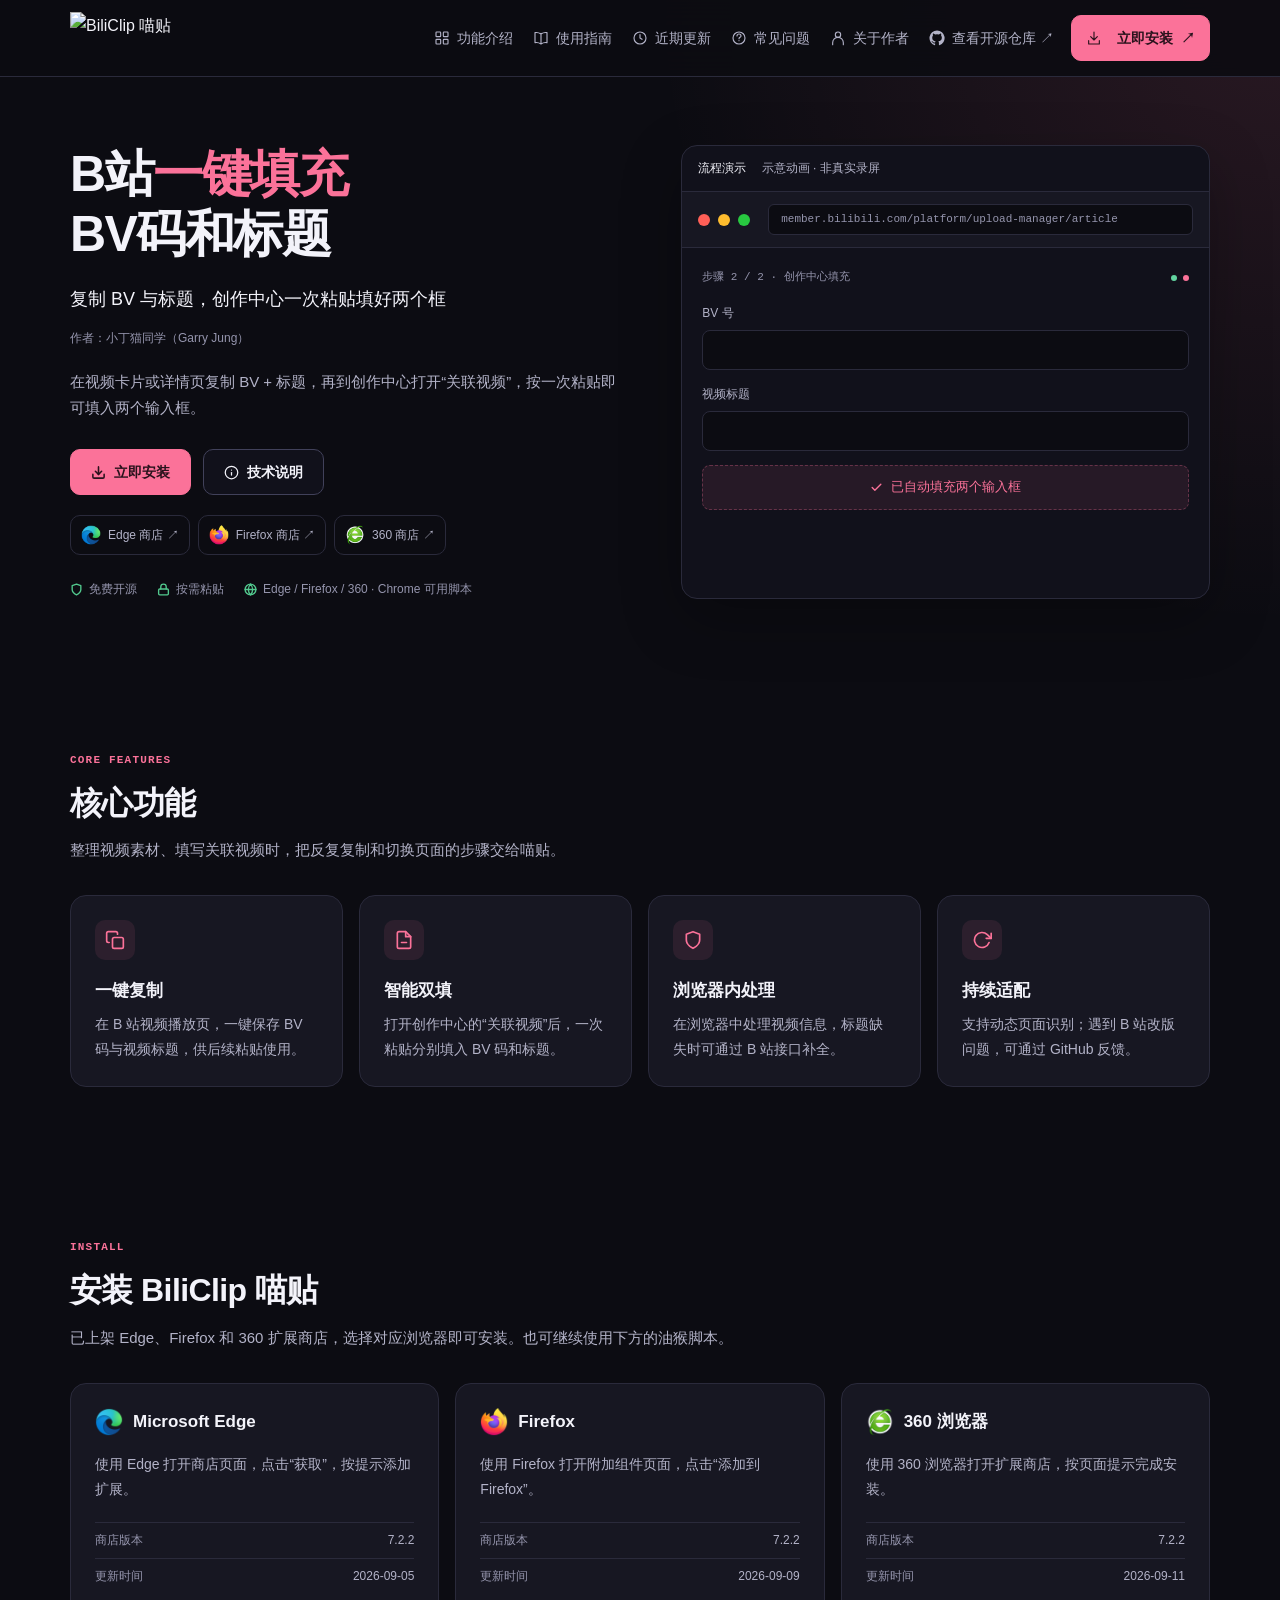
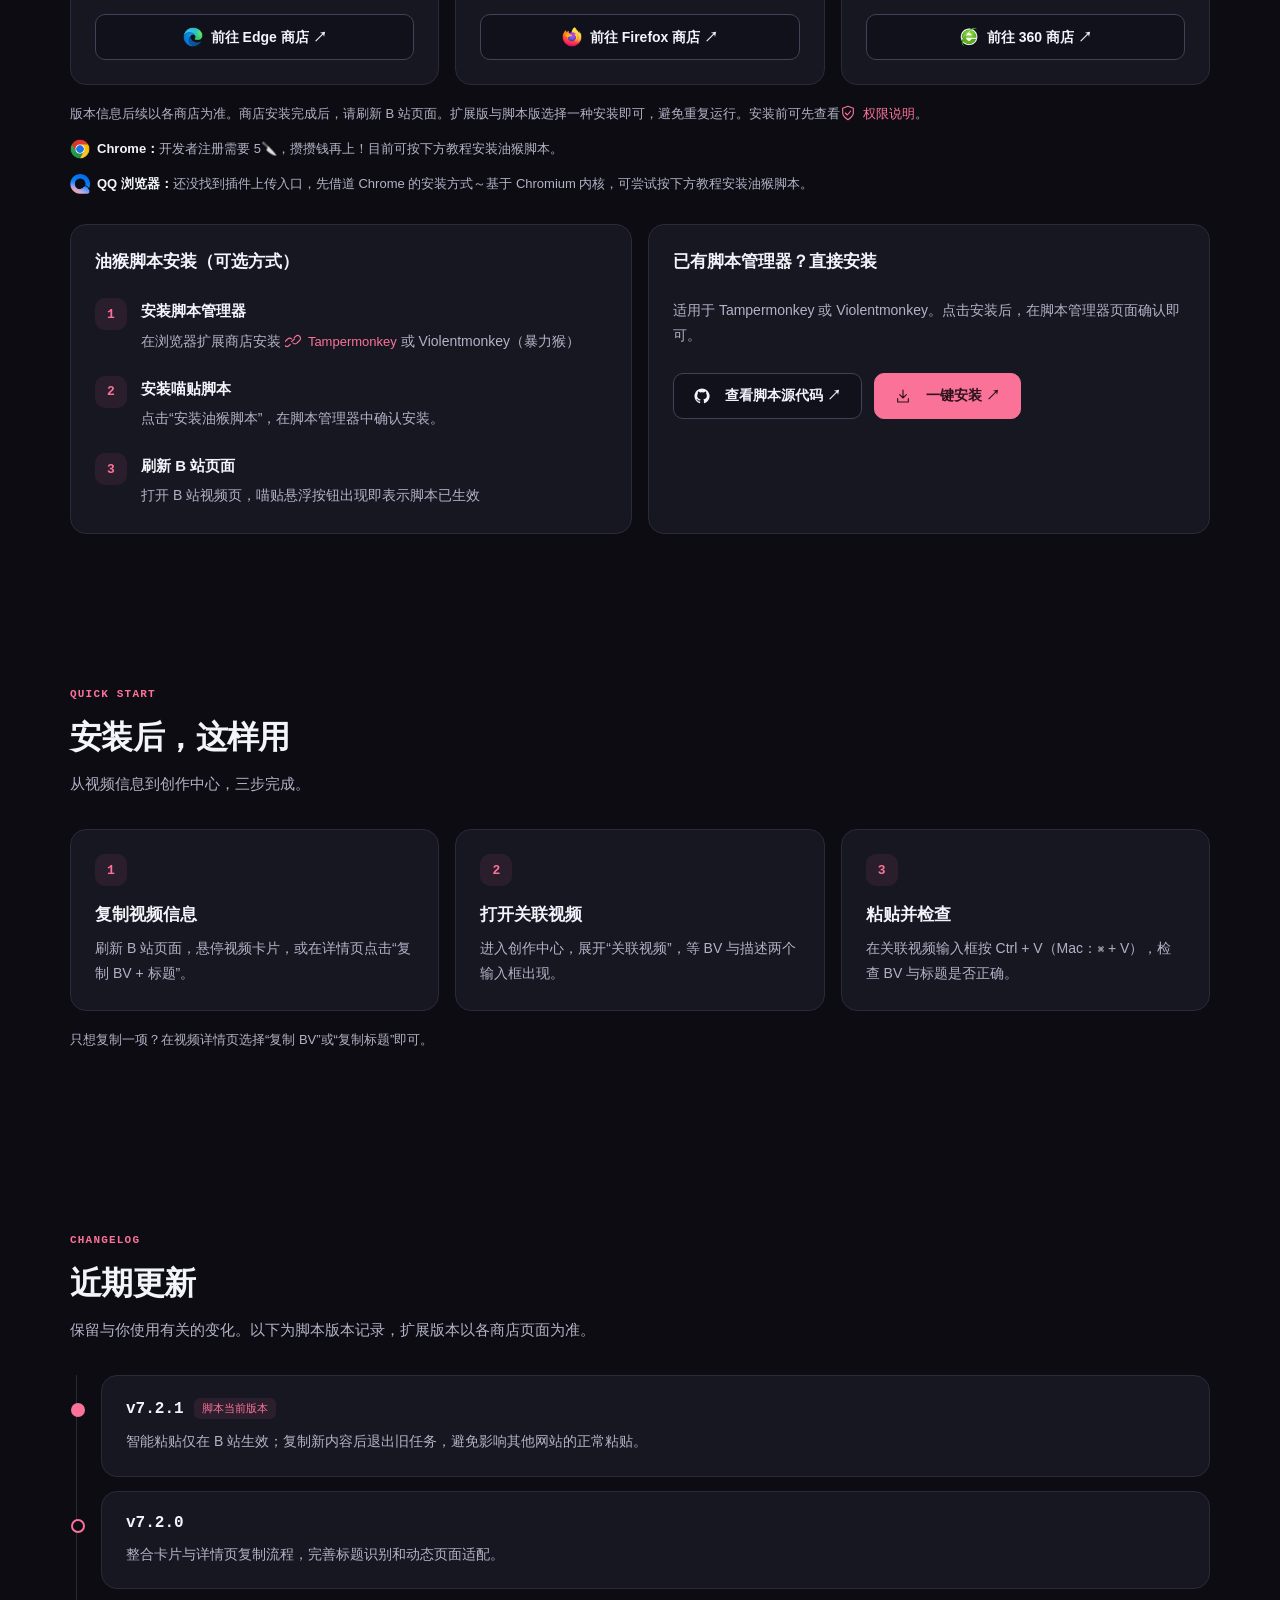
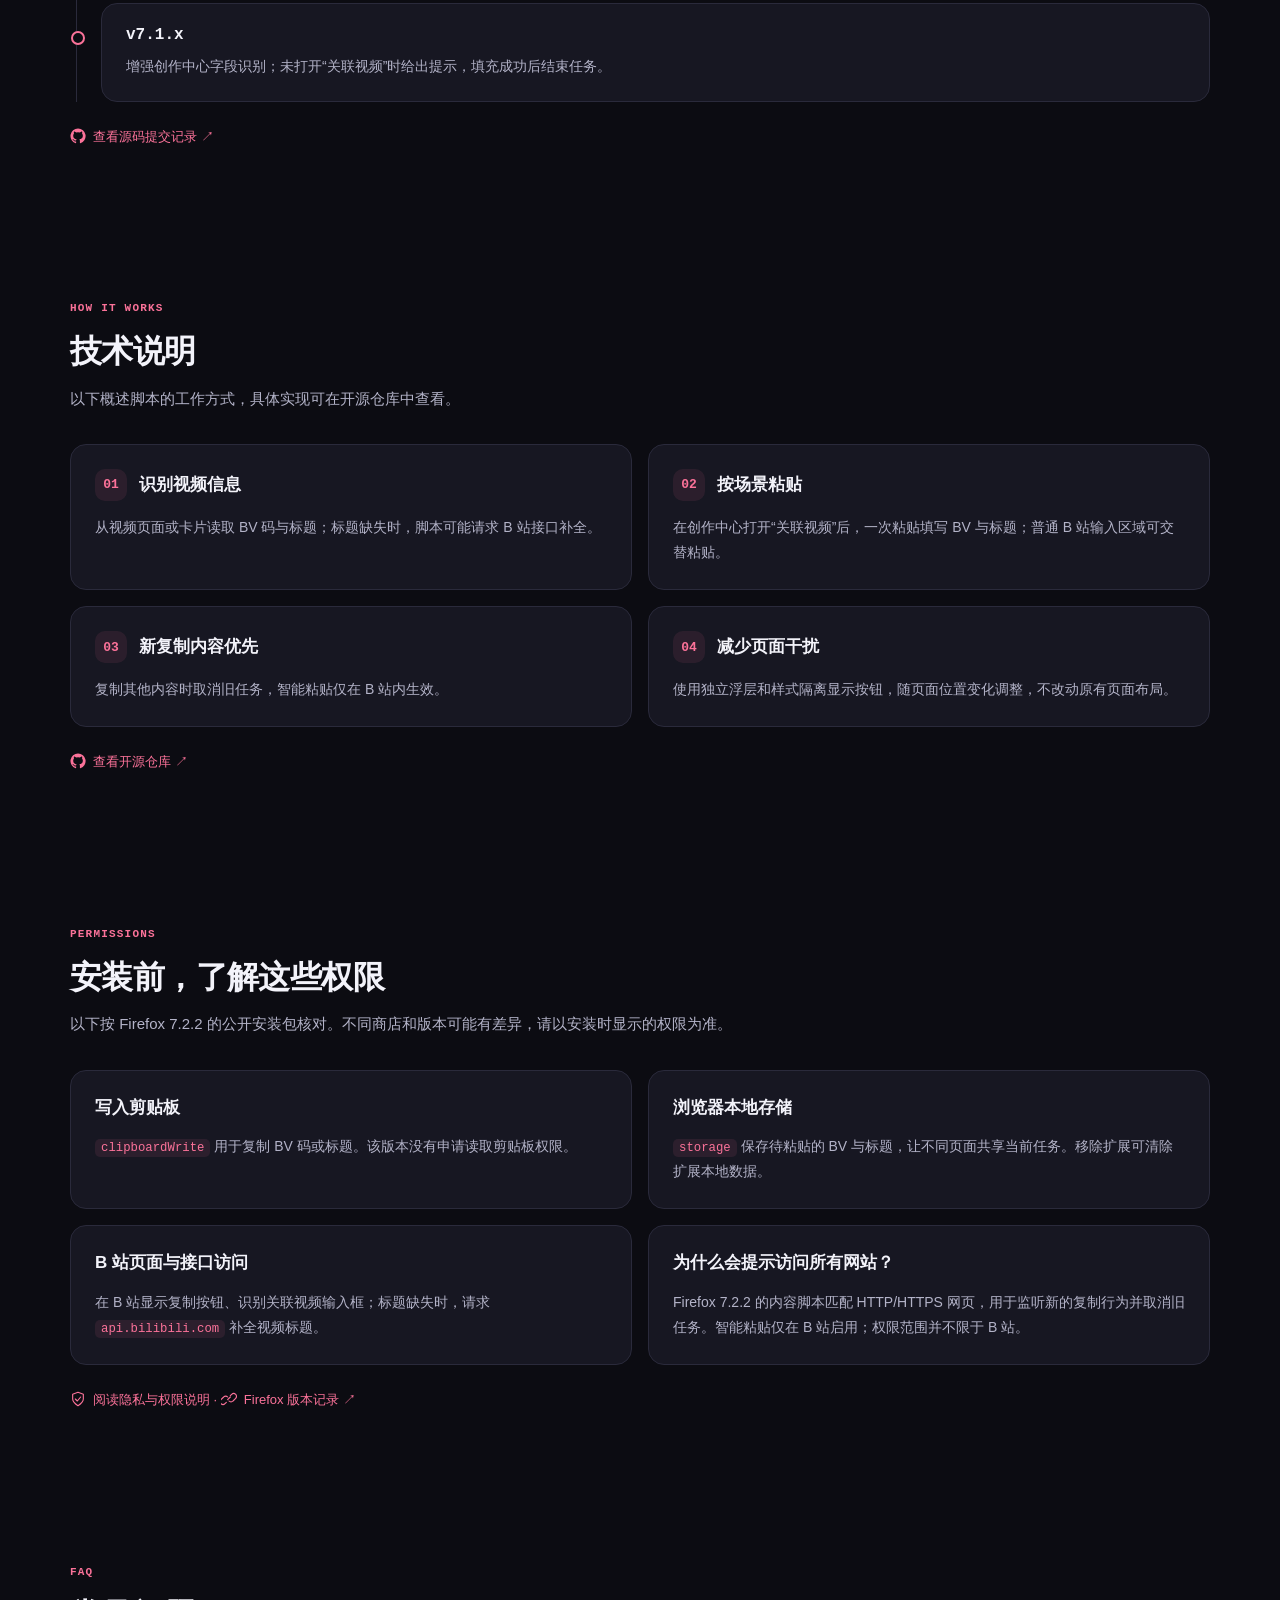
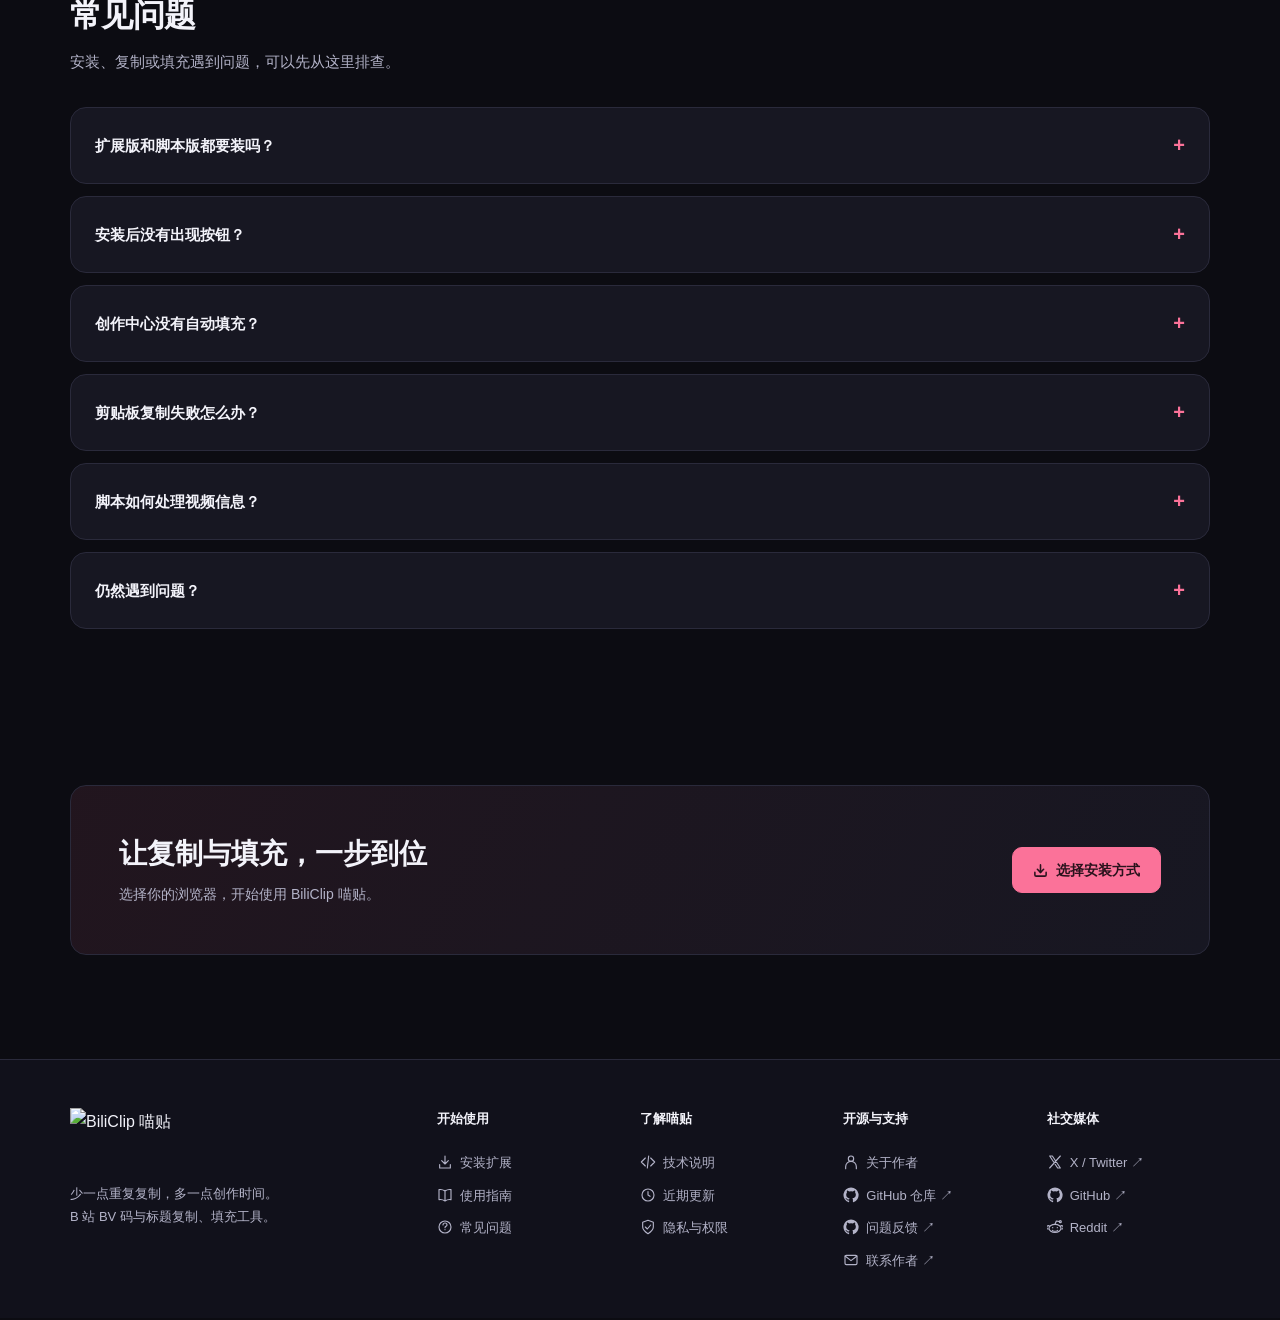
==== index.html @ 74ac953b "Add Open Graph and Twitter share cards with branded preview image" ====
<!DOCTYPE html>
<html lang="zh-CN">
<head>
<meta charset="UTF-8">
<meta name="viewport" content="width=device-width, initial-scale=1.0">
<title>BiliClip 喵贴 — B站一键填充BV码和标题</title>
<link rel="canonical" href="https://bv.lcat.cc/">
<meta name="description" content="复制B站视频BV码和标题，在创作中心按一次粘贴自动填入两个输入框。支持浏览器扩展与油猴脚本。">
<meta property="og:type" content="website">
<meta property="og:site_name" content="BiliClip 喵贴">
<meta property="og:locale" content="zh_CN">
<meta property="og:title" content="BiliClip 喵贴 — B站一键填充BV码和标题">
<meta property="og:description" content="复制B站视频BV码和标题，在创作中心按一次粘贴自动填入两个输入框。支持浏览器扩展与油猴脚本。">
<meta property="og:url" content="https://bv.lcat.cc/">
<meta property="og:image" content="https://bv.lcat.cc/assets/og-biliclip.png">
<meta property="og:image:secure_url" content="https://bv.lcat.cc/assets/og-biliclip.png">
<meta property="og:image:type" content="image/png">
<meta property="og:image:width" content="1200">
<meta property="og:image:height" content="630">
<meta property="og:image:alt" content="BiliClip 喵贴 — B站一键复制、填充 BV 码和标题">
<meta name="twitter:card" content="summary_large_image">
<meta name="twitter:site" content="@TavvCat">
<meta name="twitter:title" content="BiliClip 喵贴 — B站一键填充BV码和标题">
<meta name="twitter:description" content="复制B站视频BV码和标题，在创作中心按一次粘贴自动填入两个输入框。支持浏览器扩展与油猴脚本。">
<meta name="twitter:image" content="https://bv.lcat.cc/assets/og-biliclip.png">
<meta name="twitter:image:alt" content="BiliClip 喵贴 — B站一键复制、填充 BV 码和标题">

<link rel="icon" href="favicon.png">
<style>

/* Shared visual system: homepage and privacy page */
:root { --bg:#0c0c12; --bg-2:#11111b; --card:#171722; --card-2:#1e1e2c; --border:#2a2a3b; --border-2:#41415a; --text:#f3f3fa; --text-2:#b3b3c8; --text-3:#9595ad; --pink:#fb7299; --pink-2:#ff94b2; --pink-dim:rgba(251,114,153,.09); --pink-glow:rgba(251,114,153,.12); --green:#62d4a0; --radius:16px; --radius-sm:10px; --maxw:1140px; --sans:-apple-system,BlinkMacSystemFont,'Segoe UI','PingFang SC','Microsoft YaHei',sans-serif; --mono:'SFMono-Regular',Consolas,monospace; }
* { box-sizing:border-box; margin:0; padding:0; }
html { scroll-behavior:smooth; }
body { font-family:var(--sans); background:var(--bg); color:var(--text); line-height:1.75; -webkit-font-smoothing:antialiased; }
body::before { content:''; position:absolute; top:0; right:0; width:min(680px,100%); height:680px; background:radial-gradient(ellipse at top right,var(--pink-glow),transparent 65%); pointer-events:none; z-index:-1; }
a { color:inherit; text-decoration:none; }
button { font:inherit; color:inherit; cursor:pointer; border:0; background:none; }
img,svg { vertical-align:middle; }
a,button,summary { -webkit-tap-highlight-color:transparent; }
a:focus-visible,button:focus-visible,summary:focus-visible { outline:2px solid var(--pink); outline-offset:5px; }
code { font: .88em var(--mono); color:var(--pink); background:var(--pink-dim); padding:2px 6px; border-radius:5px; overflow-wrap:anywhere; }
.skip-link { position:fixed; top:-100px; left:20px; z-index:200; padding:12px 18px; border-radius:var(--radius-sm); background:var(--card); }
.skip-link:focus { top:12px; }
.nav { position:fixed; inset:0 0 auto; z-index:100; background:rgba(12,12,18,.92); border-bottom:1px solid var(--border); backdrop-filter:blur(18px); -webkit-backdrop-filter:blur(18px); }
.nav-inner { max-width:1188px; margin:auto; padding:0 24px; height:76px; display:flex; align-items:center; justify-content:space-between; gap:24px; }
.nav-brand { display:inline-flex; flex-shrink:0; }
.brand-logo { width:176px; height:auto; display:block; }
.nav-links { display:flex; align-items:center; gap:2px; }
.nav-links a { font-size:13px; font-weight:500; color:var(--text-2); padding:10px 8px; border-radius:var(--radius-sm); white-space:nowrap; transition:background .2s,color .2s; }
.nav-links a:hover { color:var(--text); background:var(--card); }
.btn-p,.btn-s,.nav-links .nav-install { display:inline-flex; align-items:center; justify-content:center; gap:8px; min-height:46px; padding:11px 20px; border-radius:var(--radius-sm); font-size:14px; font-weight:600; line-height:1.5; transition:background .2s,border-color .2s,transform .2s; }
.btn-p,.nav-links .nav-install { color:#29121c; background:var(--pink); border:1px solid var(--pink); }
.btn-p:hover,.nav-links .nav-install:hover { background:var(--pink-2); border-color:var(--pink-2); color:#29121c; transform:translateY(-1px); }
.btn-s { color:var(--text); border:1px solid var(--border-2); background:var(--bg-2); }
.btn-s:hover { background:var(--pink-dim); border-color:var(--pink); }
.nav-links .nav-install { margin-left:12px; }
.nav-toggle { display:none; width:44px; height:44px; border:1px solid var(--border); border-radius:var(--radius-sm); }
.section { padding:72px 24px; scroll-margin-top:100px; }
.section-inner { max-width:var(--maxw); margin:auto; }
.eyebrow { display:inline-flex; font:600 11px var(--mono); letter-spacing:1.2px; color:var(--pink); margin-bottom:16px; }
.h2 { font-size:32px; font-weight:750; letter-spacing:-.6px; line-height:1.35; margin-bottom:12px; }
.lead { font-size:15px; color:var(--text-2); max-width:720px; margin-bottom:32px; }
.hero { padding-top:144px; }
.hero-grid { display:grid; grid-template-columns:1.05fr 1fr; gap:56px; align-items:center; }
.hero h1 { font-size:50px; font-weight:800; line-height:1.2; letter-spacing:-1.5px; margin-bottom:20px; }
.hero h1 .hl { color:var(--pink); }
.hero-sub { font-size:18px; font-weight:500; margin-bottom:12px; }
.hero-author-line { font-size:12px; color:var(--text-3); margin-bottom:20px; }
.hero-desc { font-size:15px; color:var(--text-2); margin-bottom:28px; }
.hero-actions { display:flex; gap:12px; flex-wrap:wrap; margin-bottom:20px; }
.hero-tags { display:flex; gap:12px 20px; flex-wrap:wrap; }
.hero-tag { display:flex; align-items:center; gap:6px; color:var(--text-3); font-size:12px; }
.store-shortcuts { display:flex; gap:8px; flex-wrap:wrap; margin-bottom:24px; }
.store-shortcuts a { display:inline-flex; align-items:center; gap:7px; min-height:40px; padding:8px 10px; border:1px solid var(--border); border-radius:var(--radius-sm); font-size:12px; color:var(--text-2); }
.store-shortcuts a:hover { border-color:var(--pink); color:var(--text); }
.browser-logo { width:20px; height:20px; object-fit:contain; flex-shrink:0; }
.store-card h3 .browser-logo { width:28px; height:28px; }
.feat-grid { display:grid; grid-template-columns:repeat(4,minmax(0,1fr)); gap:16px; }
.store-grid,.usage-grid { display:grid; grid-template-columns:repeat(3,minmax(0,1fr)); gap:16px; }
.install-grid,.tech-grid { display:grid; grid-template-columns:repeat(2,minmax(0,1fr)); gap:16px; }
.feat,.store-card,.steps-card,.tech-card,.usage-grid li,.cl-card,.faq-item { background:var(--card); border:1px solid var(--border); border-radius:var(--radius); }
.feat,.store-card,.steps-card,.tech-card,.usage-grid li { padding:24px; min-width:0; }
.feat h3,.store-card h3,.steps-card h3,.tech-head h3,.usage-grid h3 { font-size:17px; font-weight:650; line-height:1.5; margin-bottom:8px; }
.feat p,.store-card p,.step-item p,.tech-body,.usage-grid p,.script-option>p { font-size:14px; color:var(--text-2); line-height:1.8; }
.feat-ic { width:40px; height:40px; display:flex; align-items:center; justify-content:center; color:var(--pink); background:var(--pink-dim); border-radius:var(--radius-sm); margin-bottom:18px; }
.store-card { display:flex; flex-direction:column; align-items:flex-start; }
.store-card h3 { display:flex; gap:10px; align-items:center; margin-bottom:16px; }
.store-card p { margin-bottom:20px; }
.store-card .btn-s { margin-top:auto; width:100%; }
.store-version { width:100%; margin-bottom:20px; font-size:12px; }
.store-version div { display:flex; justify-content:space-between; gap:12px; padding:7px 0; border-top:1px solid var(--border); }
.store-version dt { flex-shrink:0; color:var(--text-3); }
.store-version dd { margin:0; text-align:right; color:var(--text-2); }
.store-note { margin:18px 0 28px; font-size:13px; color:var(--text-2); }
.store-note a,.resource-links,.faq-answer a { color:var(--pink); }
.resource-links { margin-top:24px; font-size:13px; }
.resource-links a:hover,.store-note a:hover,.faq-answer a:hover { text-decoration:underline; text-underline-offset:4px; }
.steps-card h3 { margin-bottom:24px; }
.step-item { display:flex; gap:14px; margin-bottom:22px; }
.step-item:last-child { margin-bottom:0; }
.step-num,.tech-num { display:inline-flex; align-items:center; justify-content:center; width:32px; height:32px; border-radius:var(--radius-sm); background:var(--pink-dim); color:var(--pink); font:600 13px var(--mono); flex-shrink:0; }
.step-item h4 { font-size:15px; font-weight:600; margin-bottom:4px; }
.script-option>p { margin-bottom:24px; }
.usage-grid { list-style:none; }
.usage-grid h3 { margin-top:16px; }
.tech-head { display:flex; align-items:center; gap:12px; margin-bottom:14px; }
.tech-head h3 { margin-bottom:0; }
.cl-timeline { border-left:1px solid var(--border); margin-left:6px; padding-left:24px; }
.cl-item { position:relative; margin-bottom:14px; }
.cl-item:last-child { margin-bottom:0; }
.cl-item::before { content:''; position:absolute; left:-30px; top:28px; width:10px; height:10px; border-radius:50%; background:var(--bg); border:2px solid var(--pink); }
.cl-item.latest::before { background:var(--pink); }
.cl-card { padding:22px 24px; }
.cl-ver { display:flex; align-items:center; flex-wrap:wrap; gap:10px; color:var(--text); font:600 16px var(--mono); }
.cl-badge { font:500 11px var(--sans); color:var(--pink); background:var(--pink-dim); padding:3px 8px; border-radius:6px; }
.cl-desc { color:var(--text-2); font-size:14px; margin-top:10px; }
.faq-list { max-width:none; }
.faq-item { margin-bottom:12px; overflow:hidden; }
.faq-q { list-style:none; display:flex; align-items:center; justify-content:space-between; gap:20px; padding:20px 24px; font-size:15px; font-weight:600; cursor:pointer; }
.faq-q::-webkit-details-marker { display:none; }
.faq-q::after { content:'+'; color:var(--pink); font-size:20px; flex-shrink:0; }
.faq-item[open] .faq-q::after { content:'−'; }
.faq-q:hover { background:var(--card-2); }
.faq-answer { color:var(--text-2); font-size:14px; padding:0 24px 22px; }
.cta-box { padding:48px; border-radius:var(--radius); border:1px solid var(--border); background:linear-gradient(120deg,var(--pink-dim),var(--card)); display:flex; align-items:center; justify-content:space-between; gap:24px; }
.cta-box h2 { font-size:28px; line-height:1.4; margin-bottom:8px; }
.cta-box p { color:var(--text-2); font-size:14px; }
.cta-box .btn-p { flex-shrink:0; }
.footer { background:var(--bg-2); border-top:1px solid var(--border); margin-top:32px; padding:48px 24px 0; }
.footer-inner { max-width:var(--maxw); margin:auto; display:grid; grid-template-columns:2fr repeat(4,minmax(0,1fr)); gap:40px; padding-bottom:40px; }
.footer-brand p { margin-top:16px; font-size:13px; color:var(--text-2); max-width:250px; }
.footer-group h2 { font-size:13px; font-weight:600; margin-bottom:16px; }
.footer-group a { display:block; color:var(--text-2); font-size:13px; padding:5px 0; }
.footer-group a:hover { color:var(--pink); }

.policy-main { max-width:1140px; margin:auto; padding:140px 24px 64px; }
.policy-title { max-width:760px; margin:auto auto 32px; }
.policy-title h1 { font-size:36px; line-height:1.4; letter-spacing:-.7px; }
.policy-title p { color:var(--text-2); margin-top:12px; font-size:14px; }
.policy-content { max-width:760px; margin:auto; padding:32px; background:var(--card); border:1px solid var(--border); border-radius:var(--radius); }
.policy-content h2 { font-size:19px; margin:30px 0 12px; }
.policy-content p,.policy-content li { font-size:14px; color:var(--text-2); overflow-wrap:anywhere; }
.policy-content p { margin-bottom:12px; }
.policy-content strong { color:var(--text); }
.policy-content ul { padding-left:22px; margin-bottom:16px; }
.policy-content li { margin-bottom:8px; }
.policy-content .update { font-size:12px; color:var(--text-3); margin-bottom:24px; }
.policy-content .highlight { margin-top:24px; padding:20px; border:1px solid var(--border); background:var(--pink-dim); border-radius:var(--radius-sm); color:var(--text-2); font-size:14px; }
.policy-content .contact { margin-top:24px; padding-top:24px; border-top:1px solid var(--border); color:var(--text-2); font-size:13px; }
.policy-content a { color:var(--pink); }
@media(max-width:1100px) { .hero-grid { grid-template-columns:1fr; gap:40px; } .hero h1 { font-size:42px; } .feat-grid { grid-template-columns:repeat(2,minmax(0,1fr)); } .nav-inner { height:68px; } .brand-logo { width:156px; } .nav-toggle { display:inline-flex; align-items:center; justify-content:center; } .nav-links { display:none; } .nav-links.is-open { display:flex; position:absolute; top:68px; left:16px; right:16px; padding:12px; flex-direction:column; align-items:stretch; gap:4px; background:var(--bg-2); border:1px solid var(--border); border-radius:var(--radius); box-shadow:0 16px 40px #0006; max-height:calc(100dvh - 84px); overflow-y:auto; } .nav-links.is-open a { padding:12px 16px; } .nav-links .nav-install { margin:8px 0 0; } .install-grid { grid-template-columns:1fr; } .footer-inner { grid-template-columns:repeat(4,minmax(0,1fr)); gap:32px; } .footer-brand { grid-column:1/-1; } .footer-brand p { max-width:none; } .cta-box { padding:32px; } }
@media(max-width:600px) { .nav-inner { padding:0 20px; } .section { padding:48px 20px; scroll-margin-top:88px; } .hero { padding-top:116px; } .hero h1 { font-size:36px; } .hero-sub { font-size:17px; } .h2 { font-size:27px; } .feat-grid,.store-grid,.usage-grid,.tech-grid { grid-template-columns:1fr; } .hero-tags { gap:10px 14px; } .hero-actions .btn-p,.hero-actions .btn-s { flex:1; } .cta-box { padding:28px 24px; flex-direction:column; align-items:flex-start; } .cta-box h2 { font-size:24px; } .cta-box .btn-p { width:100%; } .footer { padding:36px 20px 0; } .footer-inner { grid-template-columns:repeat(2,minmax(0,1fr)); gap:28px; }  .policy-main { padding:112px 20px 48px; } .policy-title h1 { font-size:28px; } .policy-content { padding:24px 20px; } }
@media(prefers-reduced-motion:reduce) { html { scroll-behavior:auto; } *,*::before,*::after { animation:none!important; transition:none!important; } }
/* ===== 演示窗口 ===== */
.demo {
  background: var(--bg-2); border: 1px solid var(--border);
  border-radius: 16px; overflow: hidden;
  box-shadow: 0 24px 80px rgba(0,0,0,0.5);
  animation: floatY 6s ease-in-out infinite;
}
@keyframes floatY { 0%,100% { transform: translateY(0); } 50% { transform: translateY(-8px); } }
.demo-bar { display: flex; align-items: center; gap: 8px; padding: 12px 16px; background: var(--card); border-bottom: 1px solid var(--border); }
.demo-dot { width: 12px; height: 12px; border-radius: 50%; }
.demo-dot.r { background: #ff5f57; }
.demo-dot.y { background: #febc2e; }
.demo-dot.g { background: #28c840; }
.demo-url {
  flex: 1; margin-left: 10px; background: var(--bg);
  border: 1px solid var(--border); border-radius: 6px;
  padding: 5px 12px; font-family: var(--mono); font-size: 11px;
  color: var(--text-3); overflow: hidden; white-space: nowrap; text-overflow: ellipsis;
}
.demo-stage { padding: 20px; min-height: 350px; position: relative; }
.demo-status { display: flex; align-items: center; justify-content: space-between; margin-bottom: 16px; }
.demo-status-text { font-family: var(--mono); font-size: 11px; color: var(--text-3); }
.demo-dots { display: flex; gap: 6px; }
.demo-dots span { width: 6px; height: 6px; border-radius: 50%; background: var(--border); transition: background 0.3s; }
.demo-dots span.on { background: var(--pink); }
.demo-dots span.ok { background: var(--green); }
.demo-pane { display: none; animation: paneIn 0.4s ease; }
.demo-pane.active { display: block; }
@keyframes paneIn { from { opacity: 0; transform: translateY(8px); } to { opacity: 1; transform: translateY(0); } }

.vid-card { background: var(--card); border: 1px solid var(--border); border-radius: 10px; overflow: hidden; }
.vid-thumb {
  height: 110px; background: linear-gradient(135deg, #2a1a2e 0%, #1a1a2e 50%, #1a2a3a 100%);
  display: flex; align-items: center; justify-content: center; position: relative;
}
.vid-play { width: 42px; height: 42px; background: rgba(251,114,153,0.9); border-radius: 50%; display: flex; align-items: center; justify-content: center; }
.vid-info { padding: 14px; }
.vid-title { font-size: 14px; font-weight: 600; margin-bottom: 10px; line-height: 1.45; }
.vid-row { display: flex; align-items: center; justify-content: space-between; gap: 10px; }
.vid-bv {
  font-family: var(--mono); font-size: 12px; color: var(--pink);
  background: var(--pink-dim); padding: 3px 10px; border-radius: 4px;
  border: 1px solid rgba(251,114,153,0.15);
}
.vid-copy {
  display: inline-flex; align-items: center; gap: 5px;
  padding: 6px 14px; background: var(--pink); color: #fff;
  border-radius: 6px; font-size: 12px; font-weight: 500; transition: background 0.2s;
}
.vid-copy.done { background: var(--green); }

.form-label { font-size: 12px; color: var(--text-2); margin-bottom: 6px; font-weight: 500; }
.form-field {
  background: var(--bg); border: 1px solid var(--border); border-radius: 8px;
  padding: 10px 14px; font-size: 13px; color: var(--text);
  margin-bottom: 14px; min-height: 40px; display: flex; align-items: center;
  transition: border-color 0.3s; overflow: hidden;
}
.form-field.filled { border-color: var(--green); background: rgba(82,201,142,0.04); }
.form-field .bv { font-family: var(--mono); color: var(--pink); }
.paste-bar {
  display: flex; align-items: center; justify-content: center; gap: 8px;
  padding: 10px; background: var(--pink-dim);
  border: 1px dashed rgba(251,114,153,0.3); border-radius: 8px;
  font-size: 13px; color: var(--pink); font-weight: 500; margin-top: 6px;
}
.demo-toast {
  position: absolute; top: 50%; left: 50%;
  transform: translate(-50%,-50%) scale(0.8);
  background: rgba(18,18,28,0.96); border: 1px solid var(--green);
  color: var(--green); padding: 10px 20px; border-radius: 8px;
  font-size: 13px; font-weight: 500; opacity: 0; pointer-events: none;
  transition: all 0.3s; display: flex; align-items: center; gap: 6px; z-index: 10;
}
.demo-toast.show { opacity: 1; transform: translate(-50%,-50%) scale(1); }


.demo { border-radius:var(--radius); animation:none; box-shadow:0 20px 60px #0004; }
.demo-caption { padding:12px 16px; font-size:12px; border-bottom:1px solid var(--border); }
.demo-caption span { margin-left:12px; color:var(--text-2); }
.vid-copy:disabled { cursor:default; opacity:1; }
.script-actions { display:flex; align-items:center; flex-wrap:wrap; gap:12px; }
.browser-aside { margin-top:12px; }
.browser-aside strong { color:var(--text); }
.browser-name { display:inline-flex; align-items:center; gap:7px; vertical-align:middle; }
.qq-logo { display:inline-block; overflow:hidden; }
.qq-logo img { display:block; width:101px; height:20px; max-width:none; }

.link-icon { display:inline-block; width:16px; height:16px; flex-shrink:0; vertical-align:-3px; margin-right:7px; }
.nav-links { flex-wrap:wrap; justify-content:flex-end; }
.nav-inner { height:auto; min-height:76px; padding-top:12px; padding-bottom:12px; }
.author-main { max-width:1188px; margin:auto; padding:152px 24px 72px; }
.author-intro { display:grid; grid-template-columns:180px 1fr; gap:40px; align-items:center; margin-bottom:56px; }
.author-avatar { display:block; width:180px; height:180px; border-radius:50%; object-fit:cover; border:4px solid var(--border); }
.author-intro h1 { font-size:40px; line-height:1.3; margin-bottom:14px; }
.author-intro h1 span { display:block; font-size:16px; font-weight:500; color:var(--text-2); margin-top:8px; }
.author-tagline { font-size:22px; color:var(--pink); margin-bottom:24px; }
.author-socials { display:flex; flex-wrap:wrap; gap:12px; }
.author-works { border-top:1px solid var(--border); padding-top:40px; }
.author-work-grid { display:grid; grid-template-columns:repeat(2,minmax(0,1fr)); gap:20px; }
.author-work { display:flex; flex-direction:column; align-items:flex-start; padding:28px; border:1px solid var(--border); background:var(--card); border-radius:var(--radius); }
.author-work h3 { font-size:22px; margin-bottom:10px; }
.author-work p { color:var(--text-2); font-size:14px; margin-bottom:24px; }
.author-work .btn-s { margin-top:auto; }
@media(max-width:1100px) { .nav-inner { height:68px; min-height:68px; padding-top:0; padding-bottom:0; } .nav-links.is-open { flex-wrap:nowrap; } }
@media(max-width:600px) { .author-main { padding:112px 20px 48px; } .author-intro { grid-template-columns:1fr; gap:24px; } .author-avatar { width:136px; height:136px; } .author-intro h1 { font-size:32px; } .author-tagline { font-size:20px; } .author-work-grid { grid-template-columns:1fr; } }
.nav .brand-logo { width:152px; }
.nav-inner { gap:16px; }
.nav-links { gap:0; }
.nav-links a { font-size:12px; padding:8px 5px; }
.nav-links .nav-install { padding:10px 14px; margin-left:6px; }
@media(max-width:1100px) { .nav-links.is-open a { font-size:14px; padding:12px 16px; } .nav-links .nav-install { margin-left:0; } }
.nav-links a { font-size:14px; padding:10px 12px; }
.nav .brand-logo { width:176px; }
.nav-links { gap:2px; }
.nav-links a { padding:10px 9px; }


.footer-social-column a:focus-visible { outline:2px solid var(--pink); outline-offset:4px; border-radius:4px; }
</style>
</head>
<body id="top">

<!-- ===== 导航 ===== -->
<a class="skip-link" href="#install">跳到安装入口</a>
<nav class="nav" aria-label="主导航">
  <div class="nav-inner">
    <a href="#top" class="nav-brand" aria-label="BiliClip 喵贴首页"><img src="logo-header.png" alt="BiliClip 喵贴" class="brand-logo" width="176" height="52"></a>
    <div class="nav-links" id="navLinks">
<a href="#features"><svg class="link-icon" viewBox="0 0 24 24" fill="none" stroke="currentColor" stroke-width="1.7" aria-hidden="true"><rect x="3" y="3" width="7" height="7" rx="1"/><rect x="14" y="3" width="7" height="7" rx="1"/><rect x="3" y="14" width="7" height="7" rx="1"/><rect x="14" y="14" width="7" height="7" rx="1"/></svg>功能介绍</a>
<a href="#usage"><svg class="link-icon" viewBox="0 0 24 24" fill="none" stroke="currentColor" stroke-width="1.7" stroke-linecap="round" stroke-linejoin="round" aria-hidden="true"><path d="M12 5v16M3 4c4-1 6 0 9 2 3-2 5-3 9-2v15c-4-1-6 0-9 2-3-2-5-3-9-2Z"/></svg>使用指南</a>
<a href="#changelog"><svg class="link-icon" viewBox="0 0 24 24" fill="none" stroke="currentColor" stroke-width="1.7" stroke-linecap="round" stroke-linejoin="round" aria-hidden="true"><circle cx="12" cy="12" r="9"/><path d="M12 7v5l3 2"/></svg>近期更新</a>
<a href="#faq"><svg class="link-icon" viewBox="0 0 24 24" fill="none" stroke="currentColor" stroke-width="1.7" stroke-linecap="round" stroke-linejoin="round" aria-hidden="true"><circle cx="12" cy="12" r="9"/><path d="M9 9a3 3 0 0 1 6 0c0 2-3 2-3 4m0 3h.01"/></svg>常见问题</a>
<a href="/author.html"><svg class="link-icon" viewBox="0 0 24 24" fill="none" stroke="currentColor" stroke-width="1.7" stroke-linecap="round" stroke-linejoin="round" aria-hidden="true"><circle cx="12" cy="7" r="4"/><path d="M4 22v-3a8 8 0 0 1 16 0v3"/></svg>关于作者</a>
<a href="https://github.com/GarryJung/BiliClip" target="_blank" rel="noopener noreferrer"><svg class="link-icon" viewBox="0 0 24 24" fill="none" stroke="currentColor" stroke-width="1.7" stroke-linecap="round" stroke-linejoin="round" aria-hidden="true"><path fill="currentColor" stroke="none" d="M12 .7a11.3 11.3 0 0 0-3.57 22.02c.56.1.77-.24.77-.54v-2.1c-3.14.68-3.8-1.33-3.8-1.33-.51-1.3-1.26-1.65-1.26-1.65-1.03-.7.08-.69.08-.69 1.14.08 1.74 1.17 1.74 1.17 1.01 1.73 2.65 1.23 3.3.94.1-.73.4-1.23.72-1.51-2.51-.29-5.15-1.26-5.15-5.59 0-1.23.44-2.24 1.17-3.03-.12-.29-.51-1.43.11-2.97 0 0 .95-.3 3.11 1.16a10.8 10.8 0 0 1 5.66 0c2.16-1.46 3.1-1.16 3.1-1.16.63 1.54.24 2.68.12 2.97.73.79 1.16 1.8 1.16 3.03 0 4.34-2.64 5.3-5.17 5.58.41.36.77 1.04.77 2.1v3.1c0 .3.2.65.78.54A11.3 11.3 0 0 0 12 .7Z"/></svg>查看开源仓库 ↗</a>
<a href="#install" class="nav-install"><svg class="link-icon" viewBox="0 0 24 24" fill="none" stroke="currentColor" stroke-width="1.7" stroke-linecap="round" stroke-linejoin="round" aria-hidden="true"><path d="M12 3v12m-5-5 5 5 5-5M4 16v5h16v-5"/></svg>立即安装 <span aria-hidden="true">↗</span></a>
</div>
    <button class="nav-toggle" id="navToggle" aria-label="菜单" aria-controls="navLinks" aria-expanded="false"><svg width="20" height="20" viewBox="0 0 24 24" fill="none" stroke="currentColor" stroke-width="1.8" stroke-linecap="round" aria-hidden="true"><path d="M4 6h16M4 12h16M4 18h16"/></svg></button>
  </div>
</nav>

<!-- ===== Hero ===== -->
<section class="section hero">
  <div class="section-inner">
    <div class="hero-grid">
      <div>
        <h1>B站<span class="hl">一键填充</span><br>BV码和标题</h1>
        <p class="hero-sub">复制 BV 与标题，创作中心一次粘贴填好两个框</p>
        <p class="hero-author-line">作者：小丁猫同学（Garry Jung）</p>
        <p class="hero-desc">在视频卡片或详情页复制 BV + 标题，再到创作中心打开“关联视频”，按一次粘贴即可填入两个输入框。</p>
        <div class="hero-actions">
          <a href="#install" class="btn-p">
            <svg width="15" height="15" viewBox="0 0 24 24" fill="none" stroke="currentColor" stroke-width="2.5" stroke-linecap="round" stroke-linejoin="round"><path d="M21 15v4a2 2 0 0 1-2 2H5a2 2 0 0 1-2-2v-4"/><polyline points="7 10 12 15 17 10"/><line x1="12" y1="15" x2="12" y2="3"/></svg>
            立即安装
          </a>
          <a href="#tech" class="btn-s">
            <svg width="15" height="15" viewBox="0 0 24 24" fill="none" stroke="currentColor" stroke-width="2" stroke-linecap="round" stroke-linejoin="round"><circle cx="12" cy="12" r="10"/><line x1="12" y1="16" x2="12" y2="12"/><line x1="12" y1="8" x2="12.01" y2="8"/></svg>
            技术说明
          </a>
        </div>
        <div class="store-shortcuts" aria-label="扩展商店快捷入口">
          <a href="https://microsoftedge.microsoft.com/addons/detail/kiifbllklilololdabaifmhnaaaokjlc" target="_blank" rel="noopener noreferrer"><img class="browser-logo" src="[data-uri]" width="20" height="20" alt="" aria-hidden="true">Edge 商店 ↗</a>
          <a href="https://addons.mozilla.org/zh-CN/firefox/addon/biliclip%E5%96%B5%E8%B4%B4-b%E7%AB%99%E4%B8%80%E9%94%AE%E5%A4%8D%E5%88%B6bv%E7%A0%81%E6%A0%87%E9%A2%98/" target="_blank" rel="noopener noreferrer"><img class="browser-logo" src="[data-uri]" width="20" height="20" alt="" aria-hidden="true">Firefox 商店 ↗</a>
          <a href="https://ext.se.360.cn/#/extension-detail?id=dgigoaikkdcenigcnaeimgnfinocefkd" target="_blank" rel="noopener noreferrer"><img class="browser-logo" src="[data-uri]" width="20" height="20" alt="" aria-hidden="true">360 商店 ↗</a>
        </div>
        <div class="hero-tags">
          <div class="hero-tag">
            <svg width="13" height="13" viewBox="0 0 24 24" fill="none" stroke="#52c98e" stroke-width="2.5" stroke-linecap="round" stroke-linejoin="round"><path d="M12 22s8-4 8-10V5l-8-3-8 3v7c0 6 8 10 8 10z"/></svg>
            免费开源
          </div>
          <div class="hero-tag">
            <svg width="13" height="13" viewBox="0 0 24 24" fill="none" stroke="#52c98e" stroke-width="2.5" stroke-linecap="round" stroke-linejoin="round"><rect x="3" y="11" width="18" height="11" rx="2" ry="2"/><path d="M7 11V7a5 5 0 0 1 10 0v4"/></svg>
            按需粘贴
          </div>
          <div class="hero-tag">
            <svg width="13" height="13" viewBox="0 0 24 24" fill="none" stroke="#52c98e" stroke-width="2.5" stroke-linecap="round" stroke-linejoin="round"><circle cx="12" cy="12" r="10"/><line x1="2" y1="12" x2="22" y2="12"/><path d="M12 2a15.3 15.3 0 0 1 4 10 15.3 15.3 0 0 1-4 10 15.3 15.3 0 0 1-4-10 15.3 15.3 0 0 1 4-10z"/></svg>
            Edge / Firefox / 360 · Chrome 可用脚本
          </div>
        </div>
      </div>

      <!-- 示意动画：非真实操作录屏 -->
      <div class="demo" role="group" aria-label="复制与填充流程动画">
        <p class="demo-caption">流程演示 <span>示意动画 · 非真实录屏</span></p>
        <div class="demo-bar">
          <span class="demo-dot r"></span>
          <span class="demo-dot y"></span>
          <span class="demo-dot g"></span>
          <div class="demo-url" id="demoUrl">bilibili.com/video/BV133411V714</div>
        </div>
        <div class="demo-stage">
          <div class="demo-status">
            <span class="demo-status-text" id="demoStatus">步骤 1 / 2 · 视频页复制</span>
            <div class="demo-dots">
              <span id="dot1" class="on"></span>
              <span id="dot2"></span>
            </div>
          </div>

          <div class="demo-pane active" id="pane1">
            <div class="vid-card">
              <div class="vid-thumb" style="background-image:url('https://aka.doubaocdn.com/s/aXN4kqOu0u');background-size:cover;background-position:center;">
                <div class="vid-play" style="background:rgba(251,114,153,0.85);">
                  <svg width="16" height="16" viewBox="0 0 24 24" fill="#fff"><polygon points="6 4 20 12 6 20 6 4"/></svg>
                </div>
              </div>
              <div class="vid-info">
                <div class="vid-title">学了三年动画，动画做成这样能毕业么？《十点五十九》动画片段。</div>
                <div class="vid-row">
                  <span class="vid-bv">BV133411V714</span>
                  <button class="vid-copy" id="vidCopyBtn" disabled aria-label="动画中的复制按钮，不执行实际复制">
                    <svg width="11" height="11" viewBox="0 0 24 24" fill="none" stroke="currentColor" stroke-width="2.5" stroke-linecap="round" stroke-linejoin="round"><rect x="9" y="9" width="13" height="13" rx="2" ry="2"/><path d="M5 15H4a2 2 0 0 1-2-2V4a2 2 0 0 1 2-2h9a2 2 0 0 1 2 2v1"/></svg>
                    一键复制
                  </button>
                </div>
              </div>
            </div>
          </div>

          <div class="demo-pane" id="pane2">
            <div class="form-label">BV 号</div>
            <div class="form-field" id="fieldBv"><span class="bv" id="bvText"></span></div>
            <div class="form-label">视频标题</div>
            <div class="form-field" id="fieldTitle"><span id="titleText"></span></div>
            <div class="paste-bar">
              <svg width="13" height="13" viewBox="0 0 24 24" fill="none" stroke="currentColor" stroke-width="2.5" stroke-linecap="round" stroke-linejoin="round"><polyline points="20 6 9 17 4 12"/></svg>
              已自动填充两个输入框
            </div>
          </div>

          <div class="demo-toast" id="toast">
            <svg width="13" height="13" viewBox="0 0 24 24" fill="none" stroke="currentColor" stroke-width="2.5" stroke-linecap="round" stroke-linejoin="round"><polyline points="20 6 9 17 4 12"/></svg>
            已复制 BV 码 + 标题
          </div>
        </div>
      </div>
    </div>
  </div>
</section>

<!-- ===== 功能 ===== -->
<section class="section" id="features">
  <div class="section-inner">
    <div class="eyebrow">CORE FEATURES</div>
    <h2 class="h2">核心功能</h2>
    <p class="lead">整理视频素材、填写关联视频时，把反复复制和切换页面的步骤交给喵贴。</p>
    <div class="feat-grid">
      <div class="feat">
        <div class="feat-ic"><svg width="20" height="20" viewBox="0 0 24 24" fill="none" stroke="currentColor" stroke-width="2" stroke-linecap="round" stroke-linejoin="round"><rect x="9" y="9" width="13" height="13" rx="2" ry="2"/><path d="M5 15H4a2 2 0 0 1-2-2V4a2 2 0 0 1 2-2h9a2 2 0 0 1 2 2v1"/></svg></div>
        <h3>一键复制</h3>
        <p>在 B 站视频播放页，一键保存 BV 码与视频标题，供后续粘贴使用。</p>
      </div>
      <div class="feat">
        <div class="feat-ic"><svg width="20" height="20" viewBox="0 0 24 24" fill="none" stroke="currentColor" stroke-width="2" stroke-linecap="round" stroke-linejoin="round"><path d="M14 2H6a2 2 0 0 0-2 2v16a2 2 0 0 0 2 2h12a2 2 0 0 0 2-2V8z"/><polyline points="14 2 14 8 20 8"/><line x1="9" y1="15" x2="15" y2="15"/></svg></div>
        <h3>智能双填</h3>
        <p>打开创作中心的“关联视频”后，一次粘贴分别填入 BV 码和标题。</p>
      </div>
      <div class="feat">
        <div class="feat-ic"><svg width="20" height="20" viewBox="0 0 24 24" fill="none" stroke="currentColor" stroke-width="2" stroke-linecap="round" stroke-linejoin="round"><path d="M12 22s8-4 8-10V5l-8-3-8 3v7c0 6 8 10 8 10z"/></svg></div>
        <h3>浏览器内处理</h3>
        <p>在浏览器中处理视频信息，标题缺失时可通过 B 站接口补全。</p>
      </div>
      <div class="feat">
        <div class="feat-ic"><svg width="20" height="20" viewBox="0 0 24 24" fill="none" stroke="currentColor" stroke-width="2" stroke-linecap="round" stroke-linejoin="round"><polyline points="23 4 23 10 17 10"/><path d="M20.49 15a9 9 0 1 1-2.12-9.36L23 10"/></svg></div>
        <h3>持续适配</h3>
        <p>支持动态页面识别；遇到 B 站改版问题，可通过 GitHub 反馈。</p>
      </div>
    </div>
  </div>
</section>

<!-- ===== 安装 ===== -->
<section class="section" id="install">
  <div class="section-inner">
    <div class="eyebrow">INSTALL</div>
    <h2 class="h2">安装 BiliClip 喵贴</h2>
    <p class="lead">已上架 Edge、Firefox 和 360 扩展商店，选择对应浏览器即可安装。也可继续使用下方的油猴脚本。</p>
    <div class="store-grid" aria-label="从扩展商店安装">
      <div class="store-card">
        <h3><img class="browser-logo" src="[data-uri]" width="20" height="20" alt="" aria-hidden="true">Microsoft Edge</h3>
        <p>使用 Edge 打开商店页面，点击“获取”，按提示添加扩展。</p>
        <dl class="store-version"><div><dt>商店版本</dt><dd>7.2.2</dd></div><div><dt>更新时间</dt><dd>2026-09-05</dd></div></dl>
        <a class="btn-s" href="https://microsoftedge.microsoft.com/addons/detail/kiifbllklilololdabaifmhnaaaokjlc" target="_blank" rel="noopener noreferrer"><img class="browser-logo" src="[data-uri]" width="20" height="20" alt="" aria-hidden="true">前往 Edge 商店 ↗</a>
      </div>
      <div class="store-card">
        <h3><img class="browser-logo" src="[data-uri]" width="20" height="20" alt="" aria-hidden="true">Firefox</h3>
        <p>使用 Firefox 打开附加组件页面，点击“添加到 Firefox”。</p>
        <dl class="store-version"><div><dt>商店版本</dt><dd>7.2.2</dd></div><div><dt>更新时间</dt><dd>2026-09-09</dd></div></dl>
        <a class="btn-s" href="https://addons.mozilla.org/zh-CN/firefox/addon/biliclip%E5%96%B5%E8%B4%B4-b%E7%AB%99%E4%B8%80%E9%94%AE%E5%A4%8D%E5%88%B6bv%E7%A0%81%E6%A0%87%E9%A2%98/" target="_blank" rel="noopener noreferrer"><img class="browser-logo" src="[data-uri]" width="20" height="20" alt="" aria-hidden="true">前往 Firefox 商店 ↗</a>
      </div>
      <div class="store-card">
        <h3><img class="browser-logo" src="[data-uri]" width="20" height="20" alt="" aria-hidden="true">360 浏览器</h3>
        <p>使用 360 浏览器打开扩展商店，按页面提示完成安装。</p>
        <dl class="store-version"><div><dt>商店版本</dt><dd>7.2.2</dd></div><div><dt>更新时间</dt><dd>2026-09-11</dd></div></dl>
        <a class="btn-s" href="https://ext.se.360.cn/#/extension-detail?id=dgigoaikkdcenigcnaeimgnfinocefkd" target="_blank" rel="noopener noreferrer"><img class="browser-logo" src="[data-uri]" width="20" height="20" alt="" aria-hidden="true">前往 360 商店 ↗</a>
      </div>
    </div>
    <div class="store-note">
      <p>版本信息后续以各商店为准。商店安装完成后，请刷新 B 站页面。扩展版与脚本版选择一种安装即可，避免重复运行。安装前可先查看<a href="#permissions"><svg class="link-icon" viewBox="0 0 24 24" fill="none" stroke="currentColor" stroke-width="1.7" stroke-linecap="round" stroke-linejoin="round" aria-hidden="true"><path d="m12 2 8 3v7c0 5-8 10-8 10S4 17 4 12V5Z"/><path d="m8 12 3 3 5-6"/></svg>权限说明</a>。</p>
      <p class="browser-aside"><strong class="browser-name"><img class="browser-logo" src="[data-uri]" width="20" height="20" alt="" aria-hidden="true">Chrome：</strong>开发者注册需要 5🔪，攒攒钱再上！目前可按下方教程安装油猴脚本。</p>
      <p class="browser-aside"><strong class="browser-name"><span class="browser-logo qq-logo" aria-hidden="true"><img src="[data-uri]" alt="" width="101" height="20"></span>QQ 浏览器：</strong>还没找到插件上传入口，先借道 Chrome 的安装方式～基于 Chromium 内核，可尝试按下方教程安装油猴脚本。</p>
    </div>
    <div class="install-grid">
      <div class="steps-card">
        <h3>油猴脚本安装（可选方式）</h3>
        <div class="step-item">
          <div class="step-num">1</div>
          <div><h4>安装脚本管理器</h4><p>在浏览器扩展商店安装 <a href="https://www.tampermonkey.net/" target="_blank" title="前往Tampermonkey官网" rel="noopener noreferrer" class="resource-links"><svg class="link-icon" viewBox="0 0 24 24" fill="none" stroke="currentColor" stroke-width="1.7" stroke-linecap="round" stroke-linejoin="round" aria-hidden="true"><path d="m10 13 4-4m-6 8-2 2a4 4 0 0 1-6-6l4-4a4 4 0 0 1 6 0m4-2 2-2a4 4 0 0 1 6 6l-4 4a4 4 0 0 1-6 0"/></svg>Tampermonkey</a>
 或 Violentmonkey（暴力猴）</p></div>
        </div>
        <div class="step-item">
          <div class="step-num">2</div>
          <div><h4>安装喵贴脚本</h4><p>点击“安装油猴脚本”，在脚本管理器中确认安装。</p></div>
        </div>
        <div class="step-item">
          <div class="step-num">3</div>
          <div><h4>刷新 B 站页面</h4><p>打开 B 站视频页，喵贴悬浮按钮出现即表示脚本已生效</p></div>
        </div>
      </div>

      <div class="steps-card script-option">
        <h3>已有脚本管理器？直接安装</h3>
        <p>适用于 Tampermonkey 或 Violentmonkey。点击安装后，在脚本管理器页面确认即可。</p>
        <div class="script-actions">
          <a href="https://github.com/GarryJung/BiliClip/blob/main/biliclip.user.js" class="btn-s" target="_blank" rel="noopener noreferrer"><svg class="link-icon" viewBox="0 0 24 24" fill="none" stroke="currentColor" stroke-width="1.7" stroke-linecap="round" stroke-linejoin="round" aria-hidden="true"><path fill="currentColor" stroke="none" d="M12 .7a11.3 11.3 0 0 0-3.57 22.02c.56.1.77-.24.77-.54v-2.1c-3.14.68-3.8-1.33-3.8-1.33-.51-1.3-1.26-1.65-1.26-1.65-1.03-.7.08-.69.08-.69 1.14.08 1.74 1.17 1.74 1.17 1.01 1.73 2.65 1.23 3.3.94.1-.73.4-1.23.72-1.51-2.51-.29-5.15-1.26-5.15-5.59 0-1.23.44-2.24 1.17-3.03-.12-.29-.51-1.43.11-2.97 0 0 .95-.3 3.11 1.16a10.8 10.8 0 0 1 5.66 0c2.16-1.46 3.1-1.16 3.1-1.16.63 1.54.24 2.68.12 2.97.73.79 1.16 1.8 1.16 3.03 0 4.34-2.64 5.3-5.17 5.58.41.36.77 1.04.77 2.1v3.1c0 .3.2.65.78.54A11.3 11.3 0 0 0 12 .7Z"/></svg>查看脚本源代码 ↗</a>
          <a href="/biliclip.user.js" class="btn-p" target="_blank" rel="noopener noreferrer"><svg class="link-icon" viewBox="0 0 24 24" fill="none" stroke="currentColor" stroke-width="1.7" stroke-linecap="round" stroke-linejoin="round" aria-hidden="true"><path d="M12 3v12m-5-5 5 5 5-5M4 16v5h16v-5"/></svg>一键安装 ↗</a>
        </div>
      </div>
    </div>
  </div>
</section>

<section class="section" id="usage">
  <div class="section-inner">
    <div class="eyebrow">QUICK START</div>
    <h2 class="h2">安装后，这样用</h2>
    <p class="lead">从视频信息到创作中心，三步完成。</p>
    <ol class="usage-grid">
      <li><span class="step-num">1</span><h3>复制视频信息</h3><p>刷新 B 站页面，悬停视频卡片，或在详情页点击“复制 BV + 标题”。</p></li>
      <li><span class="step-num">2</span><h3>打开关联视频</h3><p>进入创作中心，展开“关联视频”，等 BV 与描述两个输入框出现。</p></li>
      <li><span class="step-num">3</span><h3>粘贴并检查</h3><p>在关联视频输入框按 Ctrl + V（Mac：⌘ + V），检查 BV 与标题是否正确。</p></li>
    </ol>
    <p class="store-note">只想复制一项？在视频详情页选择“复制 BV”或“复制标题”即可。</p>
  </div>
</section>

<!-- ===== 更新日志 ===== -->
<section class="section" id="changelog">
  <div class="section-inner">
    <div class="eyebrow">CHANGELOG</div>
    <h2 class="h2">近期更新</h2>
    <p class="lead">保留与你使用有关的变化。以下为脚本版本记录，扩展版本以各商店页面为准。</p>
    <div class="cl-timeline">
      <div class="cl-item latest"><div class="cl-card">
        <h3 class="cl-ver">v7.2.1 <span class="cl-badge">脚本当前版本</span></h3>
        <p class="cl-desc">智能粘贴仅在 B 站生效；复制新内容后退出旧任务，避免影响其他网站的正常粘贴。</p>
      </div></div>
      <div class="cl-item"><div class="cl-card">
        <h3 class="cl-ver">v7.2.0</h3>
        <p class="cl-desc">整合卡片与详情页复制流程，完善标题识别和动态页面适配。</p>
      </div></div>
      <div class="cl-item"><div class="cl-card">
        <h3 class="cl-ver">v7.1.x</h3>
        <p class="cl-desc">增强创作中心字段识别；未打开“关联视频”时给出提示，填充成功后结束任务。</p>
      </div></div>
    </div>
    <p class="resource-links"><a href="https://github.com/GarryJung/BiliClip/commits/main/" target="_blank" rel="noopener noreferrer"><svg class="link-icon" viewBox="0 0 24 24" fill="none" stroke="currentColor" stroke-width="1.7" stroke-linecap="round" stroke-linejoin="round" aria-hidden="true"><path fill="currentColor" stroke="none" d="M12 .7a11.3 11.3 0 0 0-3.57 22.02c.56.1.77-.24.77-.54v-2.1c-3.14.68-3.8-1.33-3.8-1.33-.51-1.3-1.26-1.65-1.26-1.65-1.03-.7.08-.69.08-.69 1.14.08 1.74 1.17 1.74 1.17 1.01 1.73 2.65 1.23 3.3.94.1-.73.4-1.23.72-1.51-2.51-.29-5.15-1.26-5.15-5.59 0-1.23.44-2.24 1.17-3.03-.12-.29-.51-1.43.11-2.97 0 0 .95-.3 3.11 1.16a10.8 10.8 0 0 1 5.66 0c2.16-1.46 3.1-1.16 3.1-1.16.63 1.54.24 2.68.12 2.97.73.79 1.16 1.8 1.16 3.03 0 4.34-2.64 5.3-5.17 5.58.41.36.77 1.04.77 2.1v3.1c0 .3.2.65.78.54A11.3 11.3 0 0 0 12 .7Z"/></svg>查看源码提交记录 ↗</a></p>
  </div>
</section>

<!-- ===== 技术说明 ===== -->
<section class="section" id="tech">
  <div class="section-inner">
    <div class="eyebrow">HOW IT WORKS</div>
    <h2 class="h2">技术说明</h2>
    <p class="lead">以下概述脚本的工作方式，具体实现可在开源仓库中查看。</p>
    <div class="tech-grid"><div class="tech-card"><div class="tech-head"><span class="tech-num">01</span><h3>识别视频信息</h3></div><p class="tech-body">从视频页面或卡片读取 BV 码与标题；标题缺失时，脚本可能请求 B 站接口补全。</p></div><div class="tech-card"><div class="tech-head"><span class="tech-num">02</span><h3>按场景粘贴</h3></div><p class="tech-body">在创作中心打开“关联视频”后，一次粘贴填写 BV 与标题；普通 B 站输入区域可交替粘贴。</p></div><div class="tech-card"><div class="tech-head"><span class="tech-num">03</span><h3>新复制内容优先</h3></div><p class="tech-body">复制其他内容时取消旧任务，智能粘贴仅在 B 站内生效。</p></div><div class="tech-card"><div class="tech-head"><span class="tech-num">04</span><h3>减少页面干扰</h3></div><p class="tech-body">使用独立浮层和样式隔离显示按钮，随页面位置变化调整，不改动原有页面布局。</p></div>
    </div>
    <p class="resource-links"><a href="https://github.com/GarryJung/BiliClip" target="_blank" rel="noopener noreferrer"><svg class="link-icon" viewBox="0 0 24 24" fill="none" stroke="currentColor" stroke-width="1.7" stroke-linecap="round" stroke-linejoin="round" aria-hidden="true"><path fill="currentColor" stroke="none" d="M12 .7a11.3 11.3 0 0 0-3.57 22.02c.56.1.77-.24.77-.54v-2.1c-3.14.68-3.8-1.33-3.8-1.33-.51-1.3-1.26-1.65-1.26-1.65-1.03-.7.08-.69.08-.69 1.14.08 1.74 1.17 1.74 1.17 1.01 1.73 2.65 1.23 3.3.94.1-.73.4-1.23.72-1.51-2.51-.29-5.15-1.26-5.15-5.59 0-1.23.44-2.24 1.17-3.03-.12-.29-.51-1.43.11-2.97 0 0 .95-.3 3.11 1.16a10.8 10.8 0 0 1 5.66 0c2.16-1.46 3.1-1.16 3.1-1.16.63 1.54.24 2.68.12 2.97.73.79 1.16 1.8 1.16 3.03 0 4.34-2.64 5.3-5.17 5.58.41.36.77 1.04.77 2.1v3.1c0 .3.2.65.78.54A11.3 11.3 0 0 0 12 .7Z"/></svg>查看开源仓库 ↗</a></p>
  </div>
</section>

<!-- ===== FAQ ===== -->
<section class="section" id="permissions">
  <div class="section-inner">
    <div class="eyebrow">PERMISSIONS</div>
    <h2 class="h2">安装前，了解这些权限</h2>
    <p class="lead">以下按 Firefox 7.2.2 的公开安装包核对。不同商店和版本可能有差异，请以安装时显示的权限为准。</p>
    <div class="tech-grid">
      <div class="tech-card"><div class="tech-head"><h3>写入剪贴板</h3></div><p class="tech-body"><code>clipboardWrite</code> 用于复制 BV 码或标题。该版本没有申请读取剪贴板权限。</p></div>
      <div class="tech-card"><div class="tech-head"><h3>浏览器本地存储</h3></div><p class="tech-body"><code>storage</code> 保存待粘贴的 BV 与标题，让不同页面共享当前任务。移除扩展可清除扩展本地数据。</p></div>
      <div class="tech-card"><div class="tech-head"><h3>B 站页面与接口访问</h3></div><p class="tech-body">在 B 站显示复制按钮、识别关联视频输入框；标题缺失时，请求 <code>api.bilibili.com</code> 补全视频标题。</p></div>
      <div class="tech-card"><div class="tech-head"><h3>为什么会提示访问所有网站？</h3></div><p class="tech-body">Firefox 7.2.2 的内容脚本匹配 HTTP/HTTPS 网页，用于监听新的复制行为并取消旧任务。智能粘贴仅在 B 站启用；权限范围并不限于 B 站。</p></div>
    </div>
    <p class="resource-links"><a href="/privacy.html"><svg class="link-icon" viewBox="0 0 24 24" fill="none" stroke="currentColor" stroke-width="1.7" stroke-linecap="round" stroke-linejoin="round" aria-hidden="true"><path d="m12 2 8 3v7c0 5-8 10-8 10S4 17 4 12V5Z"/><path d="m8 12 3 3 5-6"/></svg>阅读隐私与权限说明</a> · <a href="https://addons.mozilla.org/zh-CN/firefox/addon/biliclip%E5%96%B5%E8%B4%B4-b%E7%AB%99%E4%B8%80%E9%94%AE%E5%A4%8D%E5%88%B6bv%E7%A0%81%E6%A0%87%E9%A2%98/versions/" target="_blank" rel="noopener noreferrer"><svg class="link-icon" viewBox="0 0 24 24" fill="none" stroke="currentColor" stroke-width="1.7" stroke-linecap="round" stroke-linejoin="round" aria-hidden="true"><path d="m10 13 4-4m-6 8-2 2a4 4 0 0 1-6-6l4-4a4 4 0 0 1 6 0m4-2 2-2a4 4 0 0 1 6 6l-4 4a4 4 0 0 1-6 0"/></svg>Firefox 版本记录 ↗</a></p>
  </div>
</section>

<section class="section" id="faq">
  <div class="section-inner">
    <div class="eyebrow">FAQ</div><h2 class="h2">常见问题</h2>
    <p class="lead">安装、复制或填充遇到问题，可以先从这里排查。</p>
    <div class="faq-list"><details class="faq-item"><summary class="faq-q">扩展版和脚本版都要装吗？</summary><div class="faq-answer"><p>选择一种即可。Edge、Firefox、360 用户可直接从上方商店安装扩展；使用脚本版时才需要脚本管理器。避免同时启用两种版本。</p></div></details><details class="faq-item"><summary class="faq-q">安装后没有出现按钮？</summary><div class="faq-answer"><p>先刷新 B 站页面。扩展版请确认已启用，并允许访问 B 站；脚本版请检查脚本管理器与脚本是否都已启用。仍有问题可暂时关闭其他相关扩展或脚本后重试。</p></div></details><details class="faq-item"><summary class="faq-q">创作中心没有自动填充？</summary><div class="faq-answer"><p>先点击“复制 BV + 标题”，再打开创作中心的“关联视频”，等两个输入框出现后粘贴。如果中途复制过其他内容，请重新复制视频信息。</p></div></details><details class="faq-item"><summary class="faq-q">剪贴板复制失败怎么办？</summary><div class="faq-answer"><p>使用 HTTPS 页面，检查浏览器、扩展或脚本管理器的剪贴板权限，再在普通窗口中重试。</p></div></details><details class="faq-item"><summary class="faq-q">脚本如何处理视频信息？</summary><div class="faq-answer"><p>脚本在浏览器中处理 BV 与标题，并保存待粘贴信息以便跨页面使用。标题缺失时可能向 B 站接口查询；具体权限与实现可查看商店说明及开源代码。</p></div></details><details class="faq-item"><summary class="faq-q">仍然遇到问题？</summary><div class="faq-answer"><p>请通过 <a href="https://github.com/GarryJung/BiliClip/issues/new" target="_blank" rel="noopener noreferrer"><svg class="link-icon" viewBox="0 0 24 24" fill="none" stroke="currentColor" stroke-width="1.7" stroke-linecap="round" stroke-linejoin="round" aria-hidden="true"><path fill="currentColor" stroke="none" d="M12 .7a11.3 11.3 0 0 0-3.57 22.02c.56.1.77-.24.77-.54v-2.1c-3.14.68-3.8-1.33-3.8-1.33-.51-1.3-1.26-1.65-1.26-1.65-1.03-.7.08-.69.08-.69 1.14.08 1.74 1.17 1.74 1.17 1.01 1.73 2.65 1.23 3.3.94.1-.73.4-1.23.72-1.51-2.51-.29-5.15-1.26-5.15-5.59 0-1.23.44-2.24 1.17-3.03-.12-.29-.51-1.43.11-2.97 0 0 .95-.3 3.11 1.16a10.8 10.8 0 0 1 5.66 0c2.16-1.46 3.1-1.16 3.1-1.16.63 1.54.24 2.68.12 2.97.73.79 1.16 1.8 1.16 3.03 0 4.34-2.64 5.3-5.17 5.58.41.36.77 1.04.77 2.1v3.1c0 .3.2.65.78.54A11.3 11.3 0 0 0 12 .7Z"/></svg>GitHub 提交反馈 ↗</a>，注明浏览器版本、扩展或脚本版本、页面链接和复现步骤。</p></div></details>
    </div>
  </div>
</section>

<!-- ===== CTA ===== -->
<section class="section">
  <div class="section-inner">
    <div class="cta-box">
      <div><h2>让复制与填充，一步到位</h2>
      <p>选择你的浏览器，开始使用 BiliClip 喵贴。</p></div>
      <a href="#install" class="btn-p">
        <svg width="15" height="15" viewBox="0 0 24 24" fill="none" stroke="currentColor" stroke-width="2.5" stroke-linecap="round" stroke-linejoin="round"><path d="M21 15v4a2 2 0 0 1-2 2H5a2 2 0 0 1-2-2v-4"/><polyline points="7 10 12 15 17 10"/><line x1="12" y1="15" x2="12" y2="3"/></svg>
        选择安装方式
      </a>
    </div>
  </div>
</section>

<!-- ===== 页脚 ===== -->
<footer class="footer">
  <div class="footer-inner">
    <div class="footer-brand"><a href="#top" aria-label="BiliClip 喵贴首页"><img src="logo-footer.png" alt="BiliClip 喵贴" class="brand-logo" width="180" height="60" loading="lazy"></a><p>少一点重复复制，多一点创作时间。<br>B 站 BV 码与标题复制、填充工具。</p></div>
    <div class="footer-group"><h2>开始使用</h2><a href="#install"><svg class="link-icon" viewBox="0 0 24 24" fill="none" stroke="currentColor" stroke-width="1.7" stroke-linecap="round" stroke-linejoin="round" aria-hidden="true"><path d="M12 3v12m-5-5 5 5 5-5M4 16v5h16v-5"/></svg>安装扩展</a><a href="#usage"><svg class="link-icon" viewBox="0 0 24 24" fill="none" stroke="currentColor" stroke-width="1.7" stroke-linecap="round" stroke-linejoin="round" aria-hidden="true"><path d="M12 5v16M3 4c4-1 6 0 9 2 3-2 5-3 9-2v15c-4-1-6 0-9 2-3-2-5-3-9-2Z"/></svg>使用指南</a><a href="#faq"><svg class="link-icon" viewBox="0 0 24 24" fill="none" stroke="currentColor" stroke-width="1.7" stroke-linecap="round" stroke-linejoin="round" aria-hidden="true"><circle cx="12" cy="12" r="9"/><path d="M9 9a3 3 0 0 1 6 0c0 2-3 2-3 4m0 3h.01"/></svg>常见问题</a></div>
    <div class="footer-group"><h2>了解喵贴</h2><a href="#tech"><svg class="link-icon" viewBox="0 0 24 24" fill="none" stroke="currentColor" stroke-width="1.7" stroke-linecap="round" stroke-linejoin="round" aria-hidden="true"><path d="m8 6-6 6 6 6m8-12 6 6-6 6m-3-15-2 18"/></svg>技术说明</a><a href="#changelog"><svg class="link-icon" viewBox="0 0 24 24" fill="none" stroke="currentColor" stroke-width="1.7" stroke-linecap="round" stroke-linejoin="round" aria-hidden="true"><circle cx="12" cy="12" r="9"/><path d="M12 7v5l3 2"/></svg>近期更新</a><a href="/privacy.html"><svg class="link-icon" viewBox="0 0 24 24" fill="none" stroke="currentColor" stroke-width="1.7" stroke-linecap="round" stroke-linejoin="round" aria-hidden="true"><path d="m12 2 8 3v7c0 5-8 10-8 10S4 17 4 12V5Z"/><path d="m8 12 3 3 5-6"/></svg>隐私与权限</a></div>
    <div class="footer-group"><h2>开源与支持</h2><a href="/author.html"><svg class="link-icon" viewBox="0 0 24 24" fill="none" stroke="currentColor" stroke-width="1.7" stroke-linecap="round" stroke-linejoin="round" aria-hidden="true"><circle cx="12" cy="7" r="4"/><path d="M4 22v-3a8 8 0 0 1 16 0v3"/></svg>关于作者</a><a href="https://github.com/GarryJung/BiliClip" target="_blank" rel="noopener noreferrer"><svg class="link-icon" viewBox="0 0 24 24" fill="none" stroke="currentColor" stroke-width="1.7" stroke-linecap="round" stroke-linejoin="round" aria-hidden="true"><path fill="currentColor" stroke="none" d="M12 .7a11.3 11.3 0 0 0-3.57 22.02c.56.1.77-.24.77-.54v-2.1c-3.14.68-3.8-1.33-3.8-1.33-.51-1.3-1.26-1.65-1.26-1.65-1.03-.7.08-.69.08-.69 1.14.08 1.74 1.17 1.74 1.17 1.01 1.73 2.65 1.23 3.3.94.1-.73.4-1.23.72-1.51-2.51-.29-5.15-1.26-5.15-5.59 0-1.23.44-2.24 1.17-3.03-.12-.29-.51-1.43.11-2.97 0 0 .95-.3 3.11 1.16a10.8 10.8 0 0 1 5.66 0c2.16-1.46 3.1-1.16 3.1-1.16.63 1.54.24 2.68.12 2.97.73.79 1.16 1.8 1.16 3.03 0 4.34-2.64 5.3-5.17 5.58.41.36.77 1.04.77 2.1v3.1c0 .3.2.65.78.54A11.3 11.3 0 0 0 12 .7Z"/></svg>GitHub 仓库 ↗</a><a href="https://github.com/GarryJung/BiliClip/issues" target="_blank" rel="noopener noreferrer"><svg class="link-icon" viewBox="0 0 24 24" fill="none" stroke="currentColor" stroke-width="1.7" stroke-linecap="round" stroke-linejoin="round" aria-hidden="true"><path fill="currentColor" stroke="none" d="M12 .7a11.3 11.3 0 0 0-3.57 22.02c.56.1.77-.24.77-.54v-2.1c-3.14.68-3.8-1.33-3.8-1.33-.51-1.3-1.26-1.65-1.26-1.65-1.03-.7.08-.69.08-.69 1.14.08 1.74 1.17 1.74 1.17 1.01 1.73 2.65 1.23 3.3.94.1-.73.4-1.23.72-1.51-2.51-.29-5.15-1.26-5.15-5.59 0-1.23.44-2.24 1.17-3.03-.12-.29-.51-1.43.11-2.97 0 0 .95-.3 3.11 1.16a10.8 10.8 0 0 1 5.66 0c2.16-1.46 3.1-1.16 3.1-1.16.63 1.54.24 2.68.12 2.97.73.79 1.16 1.8 1.16 3.03 0 4.34-2.64 5.3-5.17 5.58.41.36.77 1.04.77 2.1v3.1c0 .3.2.65.78.54A11.3 11.3 0 0 0 12 .7Z"/></svg>问题反馈 ↗</a><a href="mailto:i@lcat.cc"><svg class="link-icon" viewBox="0 0 24 24" fill="none" stroke="currentColor" stroke-width="1.7" stroke-linecap="round" stroke-linejoin="round" aria-hidden="true"><rect x="3" y="5" width="18" height="14" rx="2"/><path d="m3 6 9 7 9-7"/></svg>联系作者 ↗</a></div>
    <nav class="footer-group footer-social-column" aria-label="作者社交媒体"><h2>社交媒体</h2><a href="https://x.com/TavvCat" target="_blank" rel="noopener noreferrer"><svg class="link-icon" viewBox="0 0 24 24" fill="none" stroke="currentColor" stroke-width="1.7" stroke-linecap="round" stroke-linejoin="round" aria-hidden="true"><path d="M4 3h4l12 18h-4L4 3ZM20 3 4 21"/></svg>X / Twitter<span aria-hidden="true"> ↗</span></a><a href="https://github.com/GarryJung" target="_blank" rel="noopener noreferrer"><svg class="link-icon" viewBox="0 0 24 24" fill="none" stroke="currentColor" stroke-width="1.7" stroke-linecap="round" stroke-linejoin="round" aria-hidden="true"><path fill="currentColor" stroke="none" d="M12 .7a11.3 11.3 0 0 0-3.57 22.02c.56.1.77-.24.77-.54v-2.1c-3.14.68-3.8-1.33-3.8-1.33-.51-1.3-1.26-1.65-1.26-1.65-1.03-.7.08-.69.08-.69 1.14.08 1.74 1.17 1.74 1.17 1.01 1.73 2.65 1.23 3.3.94.1-.73.4-1.23.72-1.51-2.51-.29-5.15-1.26-5.15-5.59 0-1.23.44-2.24 1.17-3.03-.12-.29-.51-1.43.11-2.97 0 0 .95-.3 3.11 1.16a10.8 10.8 0 0 1 5.66 0c2.16-1.46 3.1-1.16 3.1-1.16.63 1.54.24 2.68.12 2.97.73.79 1.16 1.8 1.16 3.03 0 4.34-2.64 5.3-5.17 5.58.41.36.77 1.04.77 2.1v3.1c0 .3.2.65.78.54A11.3 11.3 0 0 0 12 .7Z"/></svg>GitHub<span aria-hidden="true"> ↗</span></a><a href="https://www.reddit.com/user/garryjung/" target="_blank" rel="noopener noreferrer"><svg class="link-icon" viewBox="0 0 24 24" fill="none" stroke="currentColor" stroke-width="1.7" stroke-linecap="round" stroke-linejoin="round" aria-hidden="true"><path d="m12 8 2-5 5 1"/><circle cx="20" cy="4" r="1.5"/><ellipse cx="12" cy="14" rx="9" ry="6"/><path d="M4 11a2.5 2.5 0 1 0-2 4m18-4a2.5 2.5 0 1 1 2 4m-14 2c2 1.5 6 1.5 8 0"/><circle cx="8.5" cy="13" r="1" fill="currentColor" stroke="none"/><circle cx="15.5" cy="13" r="1" fill="currentColor" stroke="none"/></svg>Reddit<span aria-hidden="true"> ↗</span></a></nav>
  </div>
</footer>

<script>
// ===== 演示动画 =====
(function() {
  var pane1 = document.getElementById('pane1');
  var pane2 = document.getElementById('pane2');
  var copyBtn = document.getElementById('vidCopyBtn');
  var toast = document.getElementById('toast');
  var demoUrl = document.getElementById('demoUrl');
  var demoStatus = document.getElementById('demoStatus');
  var dot1 = document.getElementById('dot1');
  var dot2 = document.getElementById('dot2');
  var bvText = document.getElementById('bvText');
  var titleText = document.getElementById('titleText');
  var fieldBv = document.getElementById('fieldBv');
  var fieldTitle = document.getElementById('fieldTitle');

  var BV = 'BV133411V714';
  var TITLE = '学了三年动画，动画做成这样能毕业么？《十点五十九》动画片段。';

  function typeText(el, text, speed, cb) {
    el.textContent = '';
    var i = 0;
    var timer = setInterval(function() {
      if (i < text.length) {
        el.textContent += text.charAt(i);
        i++;
      } else {
        clearInterval(timer);
        if (cb) cb();
      }
    }, speed);
  }

  function runCycle() {
    pane1.classList.add('active');
    pane2.classList.remove('active');
    copyBtn.classList.remove('done');
    copyBtn.innerHTML = '<svg width="11" height="11" viewBox="0 0 24 24" fill="none" stroke="currentColor" stroke-width="2.5" stroke-linecap="round" stroke-linejoin="round"><rect x="9" y="9" width="13" height="13" rx="2" ry="2"/><path d="M5 15H4a2 2 0 0 1-2-2V4a2 2 0 0 1 2-2h9a2 2 0 0 1 2 2v1"/></svg> 一键复制';
    toast.classList.remove('show');
    demoUrl.textContent = 'bilibili.com/video/' + BV;
    demoStatus.textContent = '步骤 1 / 2 · 视频页复制';
    dot1.className = 'on';
    dot2.className = '';
    fieldBv.classList.remove('filled');
    fieldTitle.classList.remove('filled');
    bvText.textContent = '';
    titleText.textContent = '';

    setTimeout(function() {
      copyBtn.classList.add('done');
      copyBtn.innerHTML = '<svg width="11" height="11" viewBox="0 0 24 24" fill="none" stroke="currentColor" stroke-width="2.5" stroke-linecap="round" stroke-linejoin="round"><polyline points="20 6 9 17 4 12"/></svg> 已复制';
      toast.classList.add('show');

      setTimeout(function() {
        toast.classList.remove('show');
        pane1.classList.remove('active');
        pane2.classList.add('active');
        demoUrl.textContent = 'member.bilibili.com/platform/upload-manager/article';
        demoStatus.textContent = '步骤 2 / 2 · 创作中心填充';
        dot1.className = 'ok';
        dot2.className = 'on';

        setTimeout(function() {
          fieldBv.classList.add('filled');
          typeText(bvText, BV, 45, function() {
            setTimeout(function() {
              fieldTitle.classList.add('filled');
              typeText(titleText, TITLE, 38, function() {
                dot2.className = 'ok';
                demoStatus.textContent = '完成 · 两个字段已自动填充';
                setTimeout(runCycle, 3200);
              });
            }, 350);
          });
        }, 500);
      }, 1200);
    }, 1000);
  }

  if (!window.matchMedia('(prefers-reduced-motion: reduce)').matches) runCycle();
})();

// ===== 移动端菜单 =====
(function() {
  var toggle = document.getElementById('navToggle');
  var links = document.getElementById('navLinks');
  if (!toggle || !links) return;
  function closeMenu() { links.classList.remove('is-open'); toggle.setAttribute('aria-expanded', 'false'); }
  toggle.addEventListener('click', function() {
    var open = links.classList.toggle('is-open');
    toggle.setAttribute('aria-expanded', String(open));
  });
  links.querySelectorAll('a').forEach(function(a) { a.addEventListener('click', closeMenu); });
  document.addEventListener('keydown', function(e) { if (e.key === 'Escape') { closeMenu(); toggle.focus(); } });
  window.addEventListener('resize', function() { if (window.innerWidth > 1100) closeMenu(); });
})();
</script>
</body>
</html>
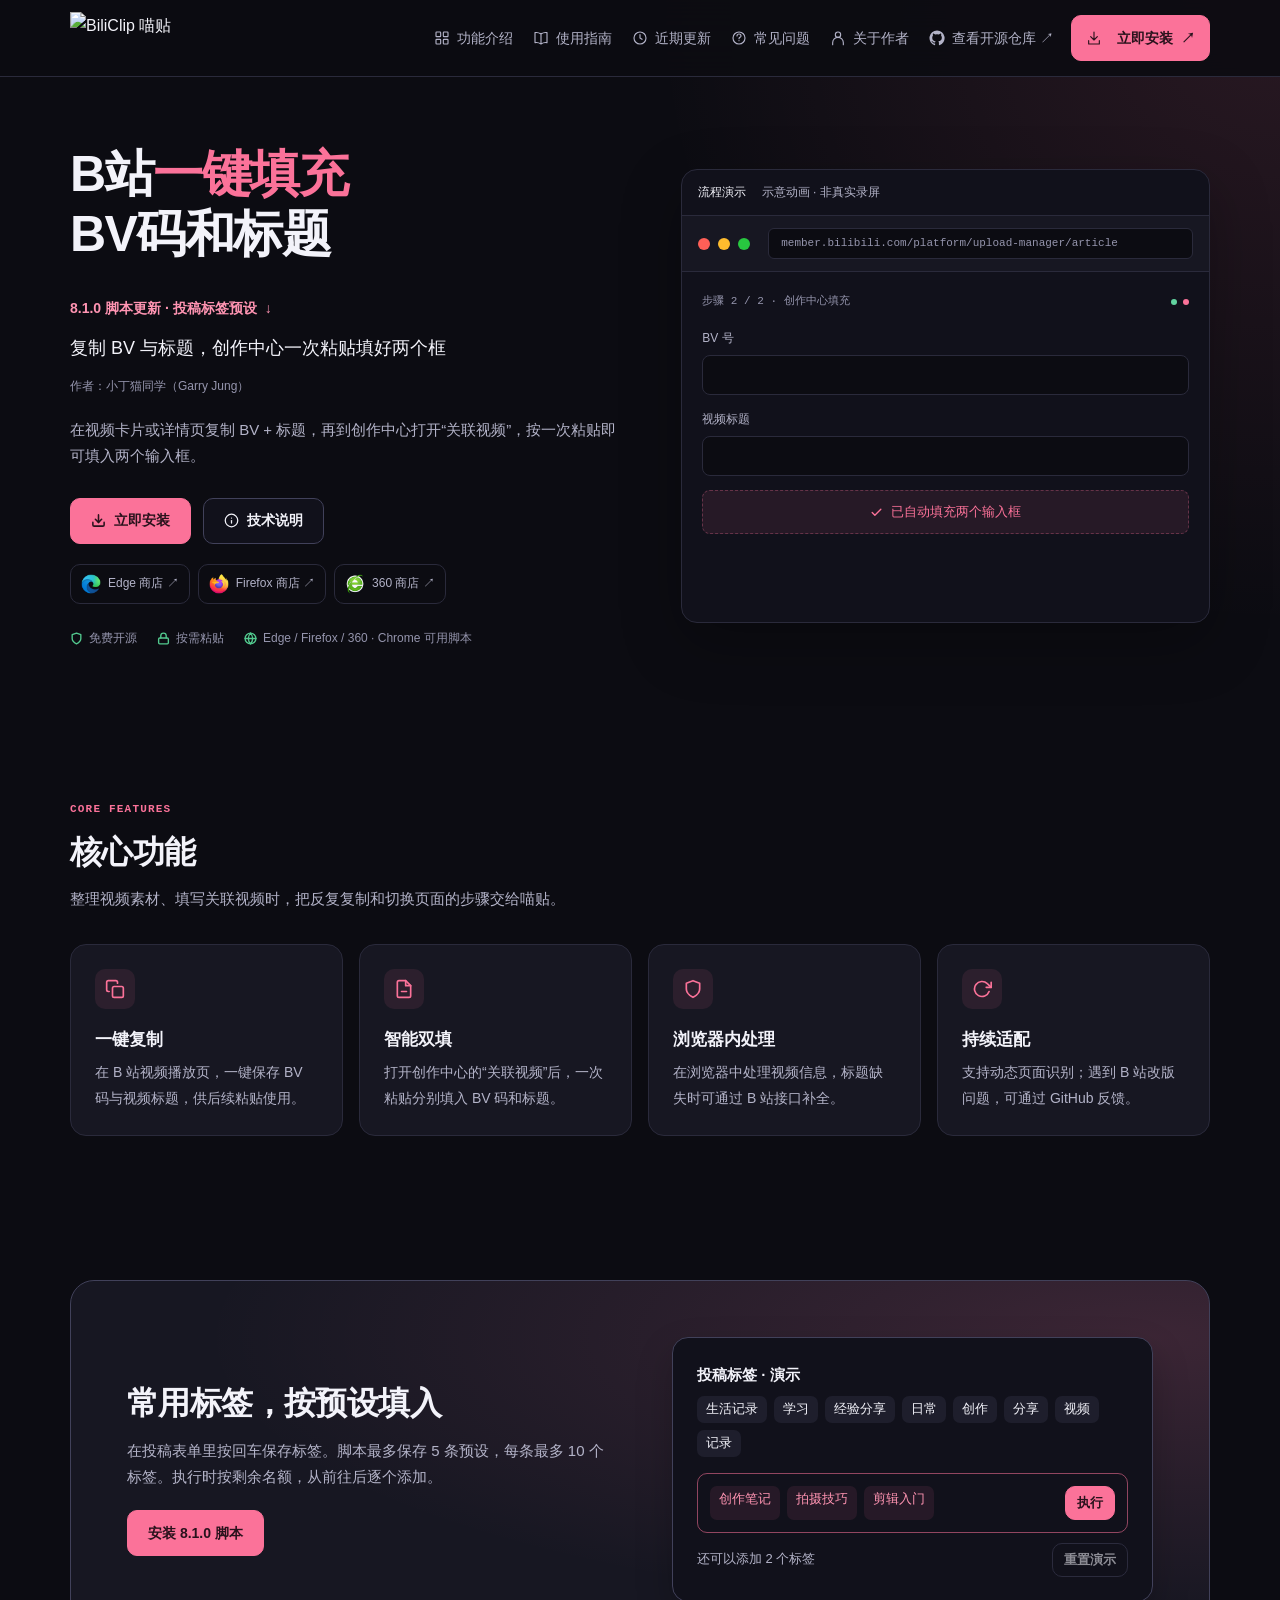
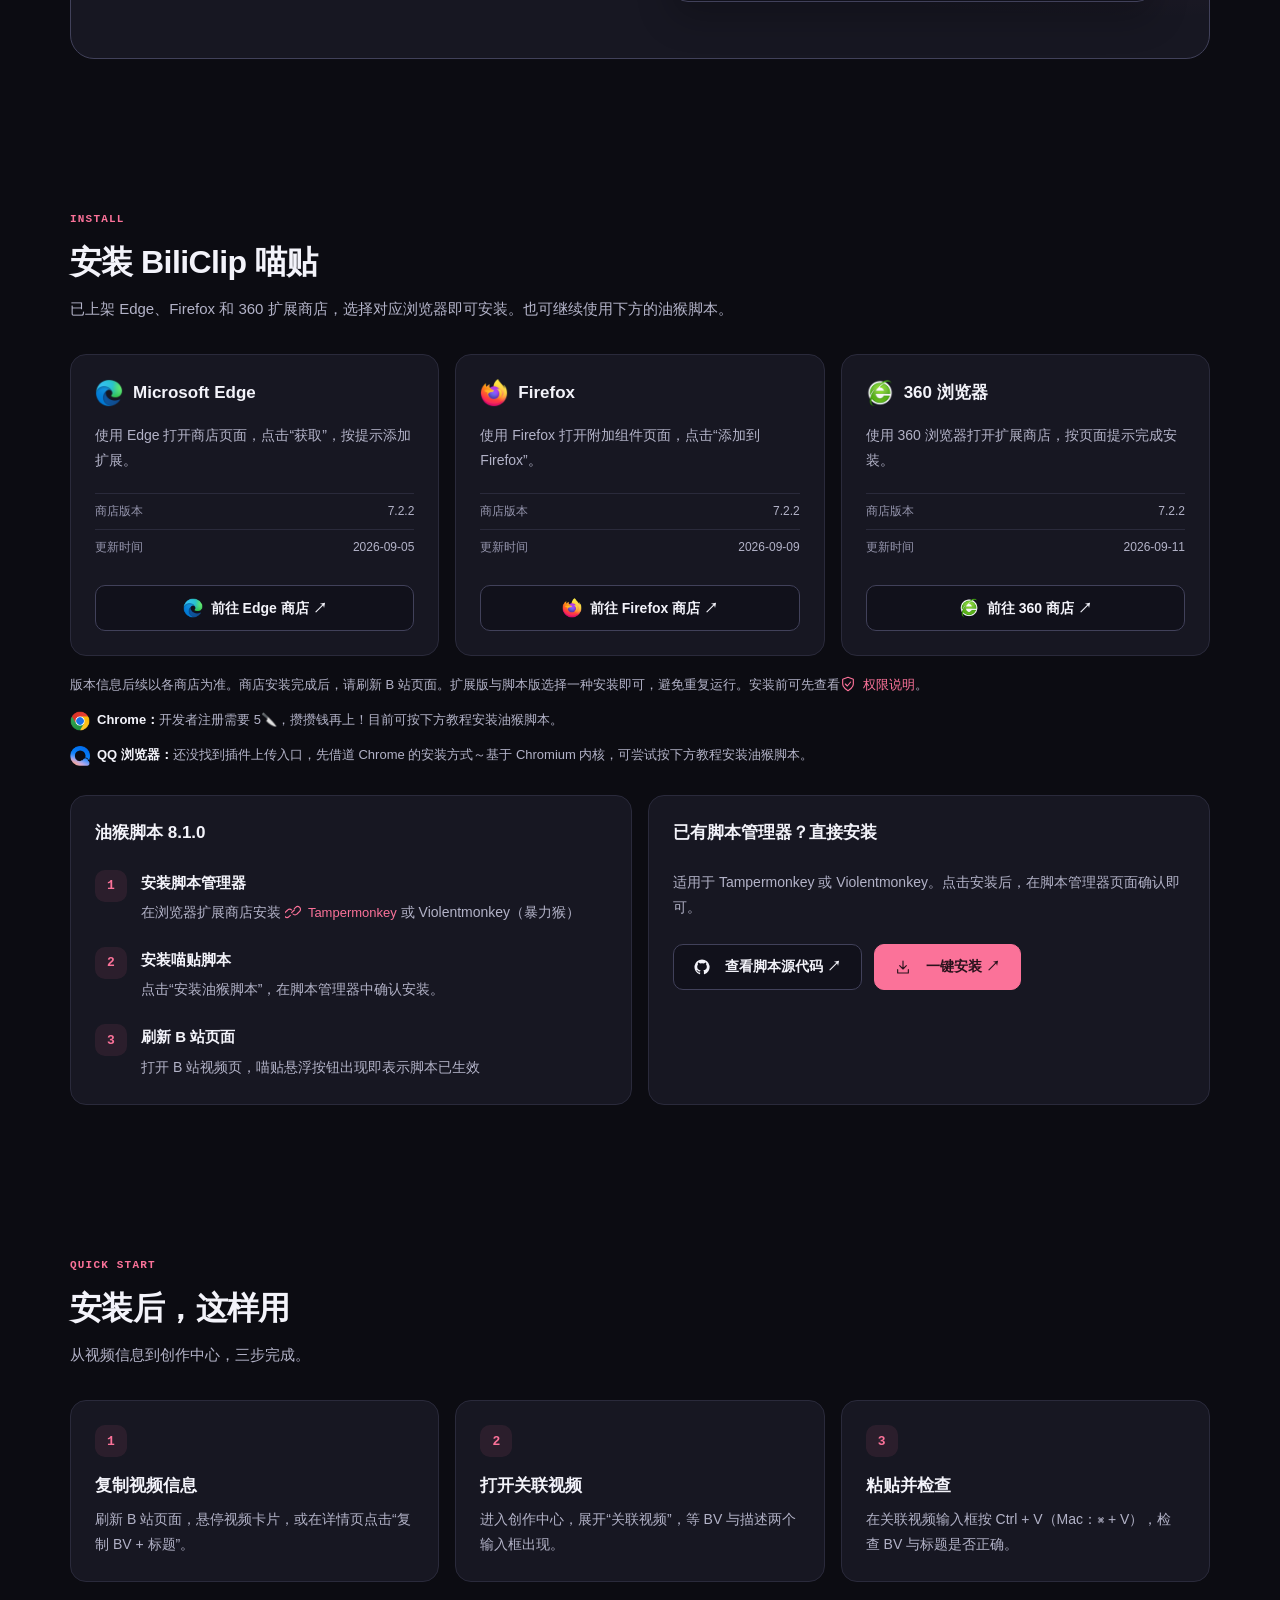
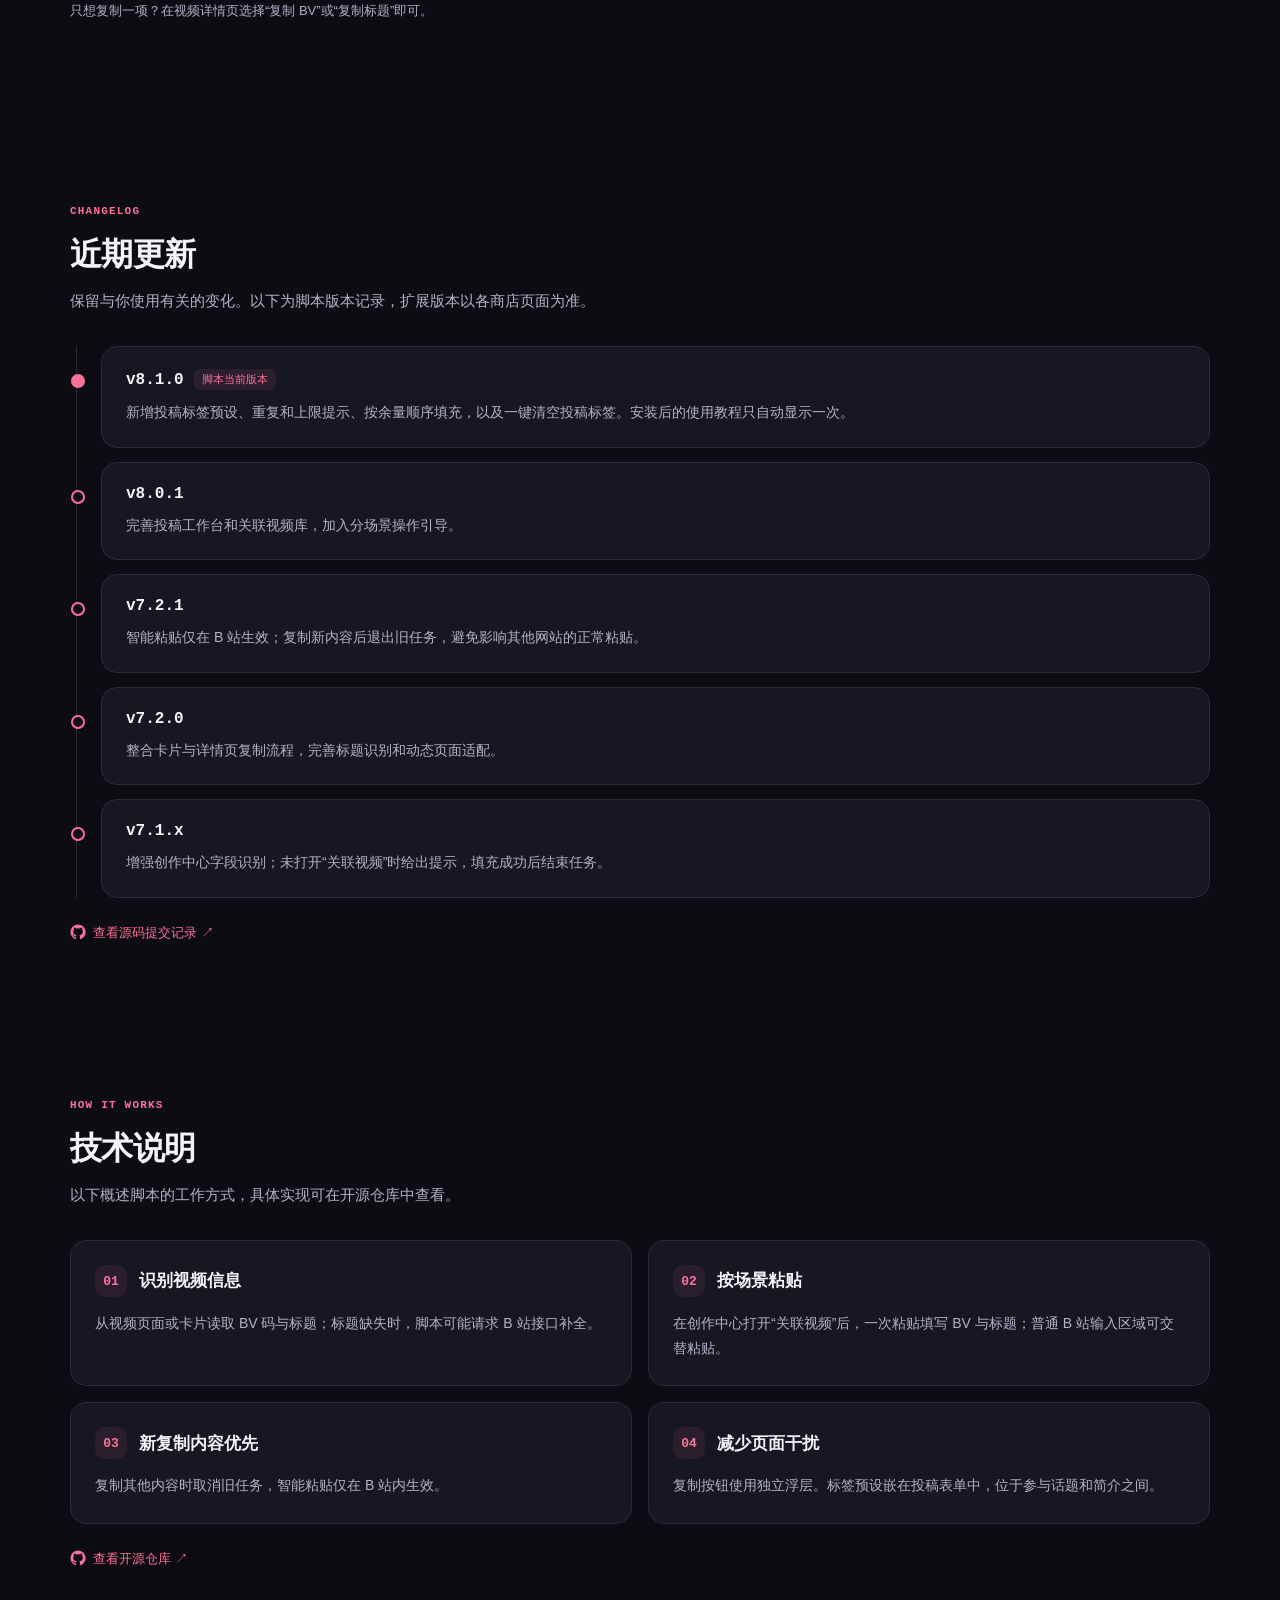
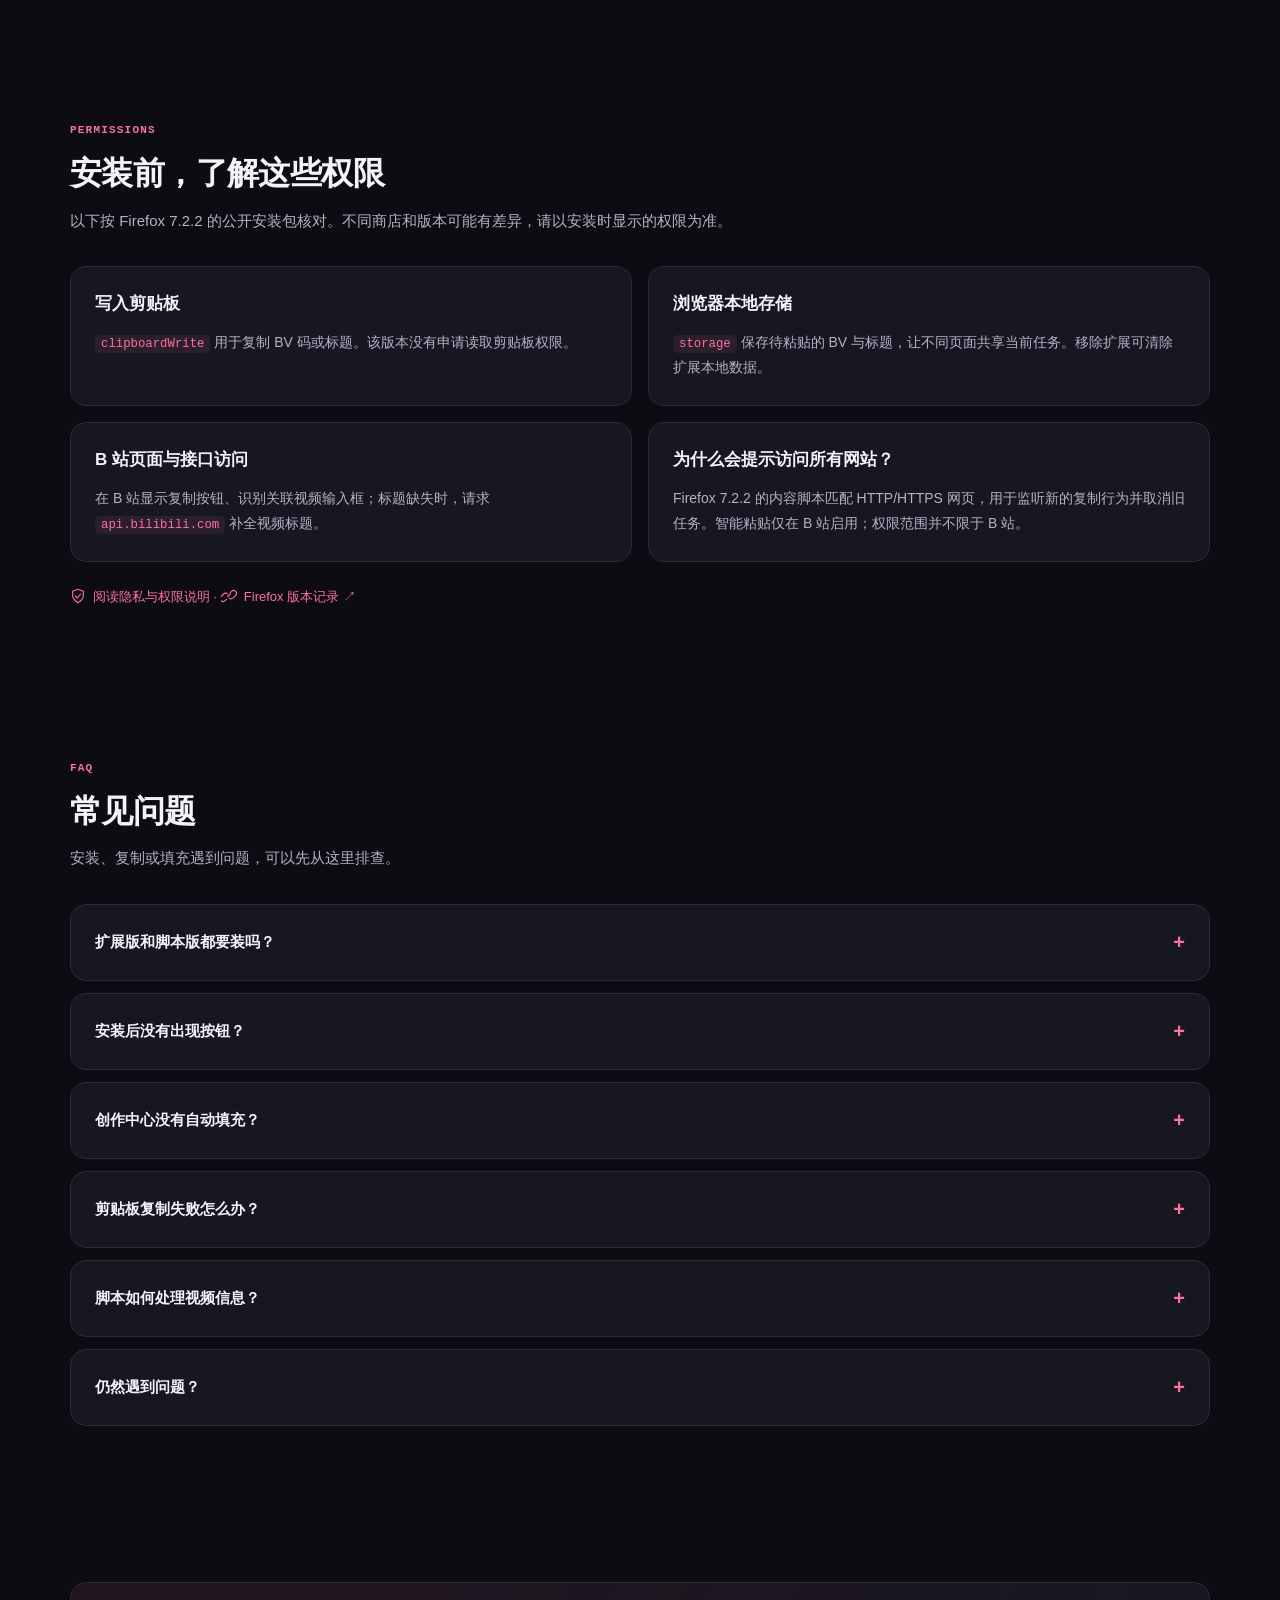
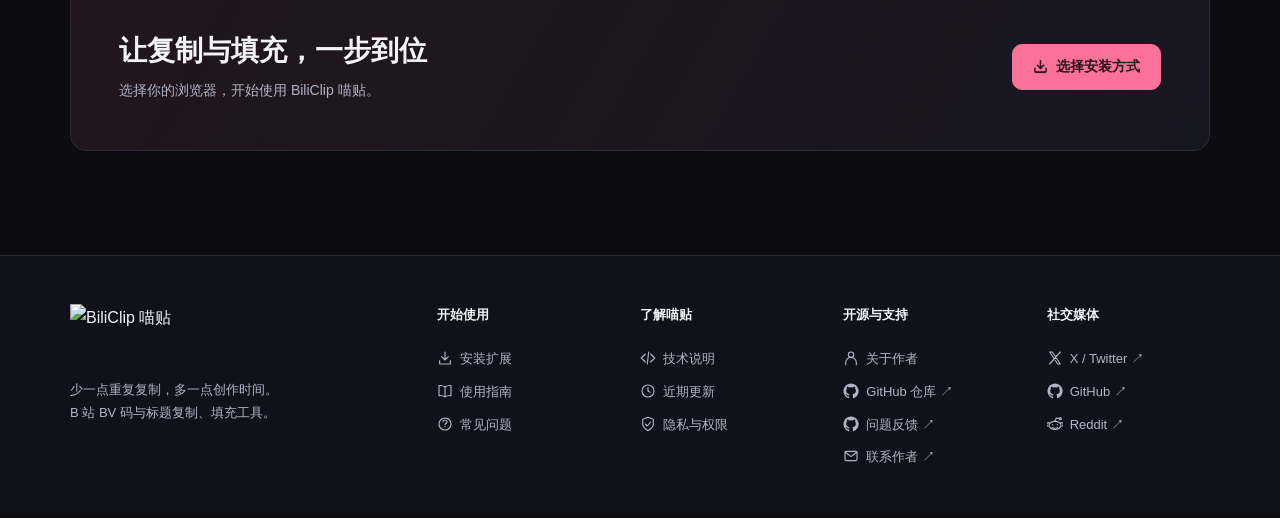
==== commit 6dc5f9b3: "Release BiliClip 8.1.0 and update the website" ====
--- a/index.html
+++ b/index.html
@@ -5,25 +5,26 @@
 <meta name="viewport" content="width=device-width, initial-scale=1.0">
 <title>BiliClip 喵贴 — B站一键填充BV码和标题</title>
 <link rel="canonical" href="https://bv.lcat.cc/">
-<meta name="description" content="复制B站视频BV码和标题，在创作中心按一次粘贴自动填入两个输入框。支持浏览器扩展与油猴脚本。">
+<meta name="description" content="复制B站视频BV码和标题，在创作中心按一次粘贴自动填入两个输入框。支持浏览器扩展与油猴脚本，8.1.0 脚本新增投稿标签预设。">
 <meta property="og:type" content="website">
 <meta property="og:site_name" content="BiliClip 喵贴">
 <meta property="og:locale" content="zh_CN">
 <meta property="og:title" content="BiliClip 喵贴 — B站一键填充BV码和标题">
-<meta property="og:description" content="复制B站视频BV码和标题，在创作中心按一次粘贴自动填入两个输入框。支持浏览器扩展与油猴脚本。">
+<meta property="og:description" content="复制B站视频BV码和标题，在创作中心按一次粘贴自动填入两个输入框。支持浏览器扩展与油猴脚本，8.1.0 脚本新增投稿标签预设。">
 <meta property="og:url" content="https://bv.lcat.cc/">
-<meta property="og:image" content="https://bv.lcat.cc/assets/og-biliclip.png">
-<meta property="og:image:secure_url" content="https://bv.lcat.cc/assets/og-biliclip.png">
+<meta property="og:image" content="https://bv.lcat.cc/assets/og-biliclip-square.png">
+<meta property="og:image:secure_url" content="https://bv.lcat.cc/assets/og-biliclip-square.png">
 <meta property="og:image:type" content="image/png">
-<meta property="og:image:width" content="1200">
-<meta property="og:image:height" content="630">
+<meta property="og:image:width" content="600">
+<meta property="og:image:height" content="600">
 <meta property="og:image:alt" content="BiliClip 喵贴 — B站一键复制、填充 BV 码和标题">
 <meta name="twitter:card" content="summary_large_image">
 <meta name="twitter:site" content="@TavvCat">
 <meta name="twitter:title" content="BiliClip 喵贴 — B站一键填充BV码和标题">
-<meta name="twitter:description" content="复制B站视频BV码和标题，在创作中心按一次粘贴自动填入两个输入框。支持浏览器扩展与油猴脚本。">
+<meta name="twitter:description" content="复制B站视频BV码和标题，在创作中心按一次粘贴自动填入两个输入框。支持浏览器扩展与油猴脚本，8.1.0 脚本新增投稿标签预设。">
 <meta name="twitter:image" content="https://bv.lcat.cc/assets/og-biliclip.png">
 <meta name="twitter:image:alt" content="BiliClip 喵贴 — B站一键复制、填充 BV 码和标题">
+<link rel="apple-touch-icon" sizes="180x180" href="https://bv.lcat.cc/assets/apple-touch-icon.png">
 
 <link rel="icon" href="favicon.png">
 <style>
@@ -271,6 +272,26 @@
 
 
 .footer-social-column a:focus-visible { outline:2px solid var(--pink); outline-offset:4px; border-radius:4px; }
+
+.release-link { display:inline-flex; align-items:center; gap:8px; margin:12px 0; color:var(--pink-2); font-size:14px; font-weight:600; }
+.release-link:hover { text-decoration:underline; }
+.release-panel { display:grid; grid-template-columns:minmax(0,1fr) minmax(0,1fr); align-items:center; gap:clamp(24px,5vw,68px);
+  padding:clamp(22px,5vw,56px); border:1px solid var(--border-2); border-radius:24px;
+  background:radial-gradient(ellipse at 95% 15%,rgba(251,114,153,.16),transparent 62%),var(--card); }
+.release-panel .lead { margin:12px 0 20px; }
+.tag-demo { padding:clamp(14px,3vw,24px); border:1px solid var(--border-2); border-radius:16px; background:var(--bg-2);
+  box-shadow:0 16px 36px rgba(0,0,0,.22); }
+.tag-demo h3 { font-size:15px; margin-bottom:8px; }
+.demo-tags { display:flex; flex-wrap:wrap; gap:7px; min-height:34px; }
+.demo-tags span { padding:2px 9px; border-radius:7px; background:var(--card-2); color:var(--text); font-size:13px; }
+.demo-preset { display:flex; flex-wrap:wrap; gap:9px; align-items:center; justify-content:space-between;
+  margin-top:16px; padding:12px; border:1px solid rgba(251,114,153,.55); border-radius:10px; }
+.demo-preset .demo-tags span { background:var(--pink-dim); color:var(--pink-2); }
+.demo-preset .btn-p,.tag-demo .btn-s { padding:4px 11px; min-height:34px; font-size:13px; }
+.demo-footer { display:flex; flex-wrap:wrap; justify-content:space-between; align-items:center; gap:8px; margin-top:10px; }
+.demo-footer p { color:var(--text-2); font-size:13px; }
+.tag-demo button:disabled { opacity:.55; cursor:default; transform:none; }
+@media (max-width:720px) { .release-panel { grid-template-columns:1fr; } }
 </style>
 </head>
 <body id="top">
@@ -299,6 +320,7 @@
     <div class="hero-grid">
       <div>
         <h1>B站<span class="hl">一键填充</span><br>BV码和标题</h1>
+        <a class="release-link" href="#tag-presets">8.1.0 脚本更新 · 投稿标签预设 <span aria-hidden="true">↓</span></a>
         <p class="hero-sub">复制 BV 与标题，创作中心一次粘贴填好两个框</p>
         <p class="hero-author-line">作者：小丁猫同学（Garry Jung）</p>
         <p class="hero-desc">在视频卡片或详情页复制 BV + 标题，再到创作中心打开“关联视频”，按一次粘贴即可填入两个输入框。</p>
@@ -423,6 +445,31 @@
   </div>
 </section>
 
+
+<section class="section" id="tag-presets" aria-labelledby="tag-presets-title">
+  <div class="section-inner">
+    <div class="release-panel">
+      <div>
+        <h2 class="h2" id="tag-presets-title">常用标签，按预设填入</h2>
+        <p class="lead">在投稿表单里按回车保存标签。脚本最多保存 5 条预设，每条最多 10 个标签。执行时按剩余名额，从前往后逐个添加。</p>
+        <a class="btn-p" href="/biliclip.user.js">安装 8.1.0 脚本</a>
+      </div>
+      <div class="tag-demo" aria-label="标签预设交互演示">
+        <h3>投稿标签 · 演示</h3>
+        <div class="demo-tags" id="demo-draft-tags"><span>生活记录</span><span>学习</span><span>经验分享</span><span>日常</span><span>创作</span><span>分享</span><span>视频</span><span>记录</span></div>
+        <div class="demo-preset">
+          <div class="demo-tags" aria-label="示例预设"><span>创作笔记</span><span>拍摄技巧</span><span>剪辑入门</span></div>
+          <button class="btn-p" type="button" id="demo-apply">执行</button>
+        </div>
+        <div class="demo-footer">
+          <p id="demo-tag-status" role="status">还可以添加 2 个标签</p>
+          <button class="btn-s" type="button" id="demo-reset" disabled>重置演示</button>
+        </div>
+      </div>
+    </div>
+  </div>
+</section>
+
 <!-- ===== 安装 ===== -->
 <section class="section" id="install">
   <div class="section-inner">
@@ -456,7 +503,7 @@
     </div>
     <div class="install-grid">
       <div class="steps-card">
-        <h3>油猴脚本安装（可选方式）</h3>
+        <h3>油猴脚本 8.1.0</h3>
         <div class="step-item">
           <div class="step-num">1</div>
           <div><h4>安装脚本管理器</h4><p>在浏览器扩展商店安装 <a href="https://www.tampermonkey.net/" target="_blank" title="前往Tampermonkey官网" rel="noopener noreferrer" class="resource-links"><svg class="link-icon" viewBox="0 0 24 24" fill="none" stroke="currentColor" stroke-width="1.7" stroke-linecap="round" stroke-linejoin="round" aria-hidden="true"><path d="m10 13 4-4m-6 8-2 2a4 4 0 0 1-6-6l4-4a4 4 0 0 1 6 0m4-2 2-2a4 4 0 0 1 6 6l-4 4a4 4 0 0 1-6 0"/></svg>Tampermonkey</a>
@@ -506,7 +553,15 @@
     <p class="lead">保留与你使用有关的变化。以下为脚本版本记录，扩展版本以各商店页面为准。</p>
     <div class="cl-timeline">
       <div class="cl-item latest"><div class="cl-card">
-        <h3 class="cl-ver">v7.2.1 <span class="cl-badge">脚本当前版本</span></h3>
+        <h3 class="cl-ver">v8.1.0 <span class="cl-badge">脚本当前版本</span></h3>
+        <p class="cl-desc">新增投稿标签预设、重复和上限提示、按余量顺序填充，以及一键清空投稿标签。安装后的使用教程只自动显示一次。</p>
+      </div></div>
+      <div class="cl-item"><div class="cl-card">
+        <h3 class="cl-ver">v8.0.1</h3>
+        <p class="cl-desc">完善投稿工作台和关联视频库，加入分场景操作引导。</p>
+      </div></div>
+      <div class="cl-item"><div class="cl-card">
+        <h3 class="cl-ver">v7.2.1</h3>
         <p class="cl-desc">智能粘贴仅在 B 站生效；复制新内容后退出旧任务，避免影响其他网站的正常粘贴。</p>
       </div></div>
       <div class="cl-item"><div class="cl-card">
@@ -528,7 +583,7 @@
     <div class="eyebrow">HOW IT WORKS</div>
     <h2 class="h2">技术说明</h2>
     <p class="lead">以下概述脚本的工作方式，具体实现可在开源仓库中查看。</p>
-    <div class="tech-grid"><div class="tech-card"><div class="tech-head"><span class="tech-num">01</span><h3>识别视频信息</h3></div><p class="tech-body">从视频页面或卡片读取 BV 码与标题；标题缺失时，脚本可能请求 B 站接口补全。</p></div><div class="tech-card"><div class="tech-head"><span class="tech-num">02</span><h3>按场景粘贴</h3></div><p class="tech-body">在创作中心打开“关联视频”后，一次粘贴填写 BV 与标题；普通 B 站输入区域可交替粘贴。</p></div><div class="tech-card"><div class="tech-head"><span class="tech-num">03</span><h3>新复制内容优先</h3></div><p class="tech-body">复制其他内容时取消旧任务，智能粘贴仅在 B 站内生效。</p></div><div class="tech-card"><div class="tech-head"><span class="tech-num">04</span><h3>减少页面干扰</h3></div><p class="tech-body">使用独立浮层和样式隔离显示按钮，随页面位置变化调整，不改动原有页面布局。</p></div>
+    <div class="tech-grid"><div class="tech-card"><div class="tech-head"><span class="tech-num">01</span><h3>识别视频信息</h3></div><p class="tech-body">从视频页面或卡片读取 BV 码与标题；标题缺失时，脚本可能请求 B 站接口补全。</p></div><div class="tech-card"><div class="tech-head"><span class="tech-num">02</span><h3>按场景粘贴</h3></div><p class="tech-body">在创作中心打开“关联视频”后，一次粘贴填写 BV 与标题；普通 B 站输入区域可交替粘贴。</p></div><div class="tech-card"><div class="tech-head"><span class="tech-num">03</span><h3>新复制内容优先</h3></div><p class="tech-body">复制其他内容时取消旧任务，智能粘贴仅在 B 站内生效。</p></div><div class="tech-card"><div class="tech-head"><span class="tech-num">04</span><h3>减少页面干扰</h3></div><p class="tech-body">复制按钮使用独立浮层。标签预设嵌在投稿表单中，位于参与话题和简介之间。</p></div>
     </div>
     <p class="resource-links"><a href="https://github.com/GarryJung/BiliClip" target="_blank" rel="noopener noreferrer"><svg class="link-icon" viewBox="0 0 24 24" fill="none" stroke="currentColor" stroke-width="1.7" stroke-linecap="round" stroke-linejoin="round" aria-hidden="true"><path fill="currentColor" stroke="none" d="M12 .7a11.3 11.3 0 0 0-3.57 22.02c.56.1.77-.24.77-.54v-2.1c-3.14.68-3.8-1.33-3.8-1.33-.51-1.3-1.26-1.65-1.26-1.65-1.03-.7.08-.69.08-.69 1.14.08 1.74 1.17 1.74 1.17 1.01 1.73 2.65 1.23 3.3.94.1-.73.4-1.23.72-1.51-2.51-.29-5.15-1.26-5.15-5.59 0-1.23.44-2.24 1.17-3.03-.12-.29-.51-1.43.11-2.97 0 0 .95-.3 3.11 1.16a10.8 10.8 0 0 1 5.66 0c2.16-1.46 3.1-1.16 3.1-1.16.63 1.54.24 2.68.12 2.97.73.79 1.16 1.8 1.16 3.03 0 4.34-2.64 5.3-5.17 5.58.41.36.77 1.04.77 2.1v3.1c0 .3.2.65.78.54A11.3 11.3 0 0 0 12 .7Z"/></svg>查看开源仓库 ↗</a></p>
   </div>
@@ -585,6 +640,35 @@
 </footer>
 
 <script>
+
+(() => {
+  const draft = document.getElementById('demo-draft-tags');
+  const apply = document.getElementById('demo-apply');
+  const reset = document.getElementById('demo-reset');
+  const status = document.getElementById('demo-tag-status');
+  const added = [];
+  apply.addEventListener('click', () => {
+    const preset = apply.closest('.demo-preset').querySelectorAll('.demo-tags span');
+    const existing = new Set([...draft.children].map(tag => tag.textContent));
+    const available = Math.max(0, 10 - draft.children.length);
+    for (const tag of [...preset].filter(tag => !existing.has(tag.textContent)).slice(0, available)) {
+      const copy = tag.cloneNode(true);
+      draft.append(copy);
+      added.push(copy);
+    }
+    status.textContent = `已添加 ${added.length} 个标签，剩余 ${10 - draft.children.length} 个名额`;
+    apply.disabled = true;
+    reset.disabled = false;
+  });
+  reset.addEventListener('click', () => {
+    added.splice(0).forEach(tag => tag.remove());
+    status.textContent = `还可以添加 ${10 - draft.children.length} 个标签`;
+    apply.disabled = false;
+    reset.disabled = true;
+    apply.focus();
+  });
+})();
+
 // ===== 演示动画 =====
 (function() {
   var pane1 = document.getElementById('pane1');
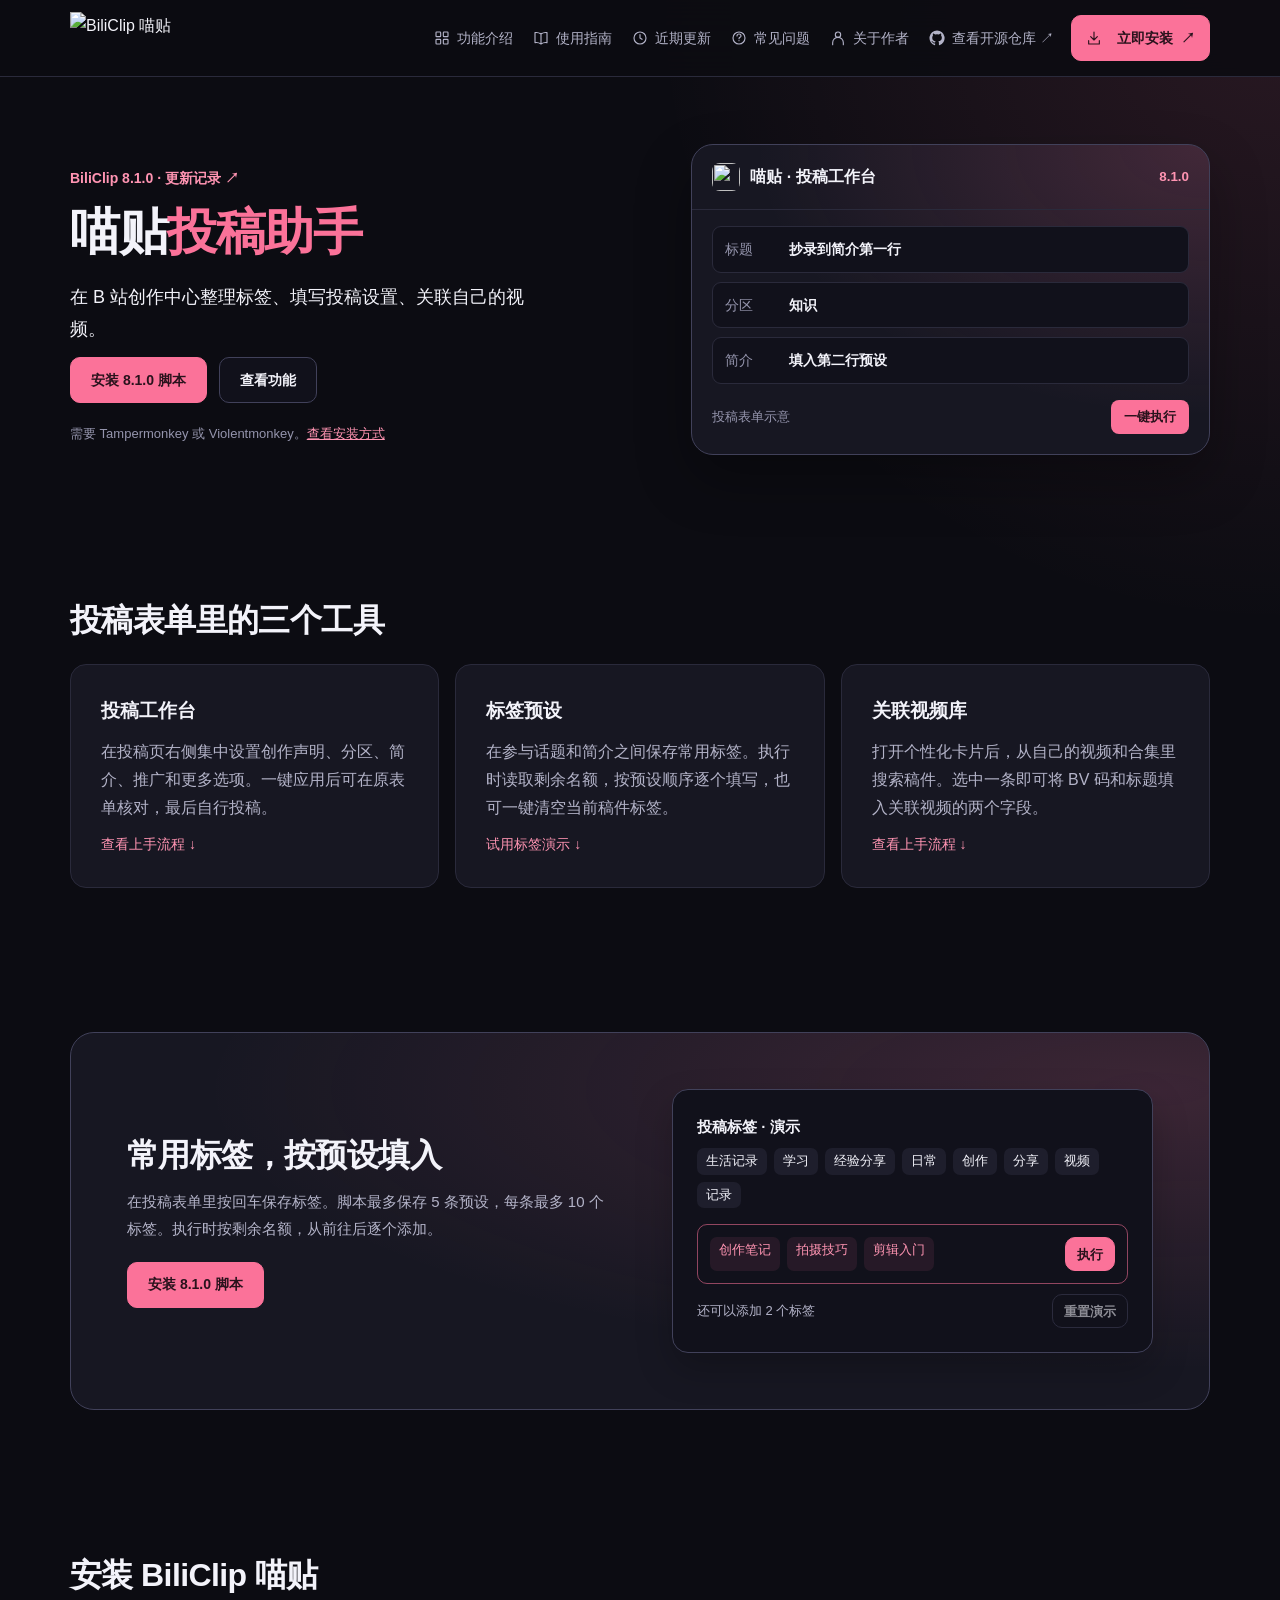
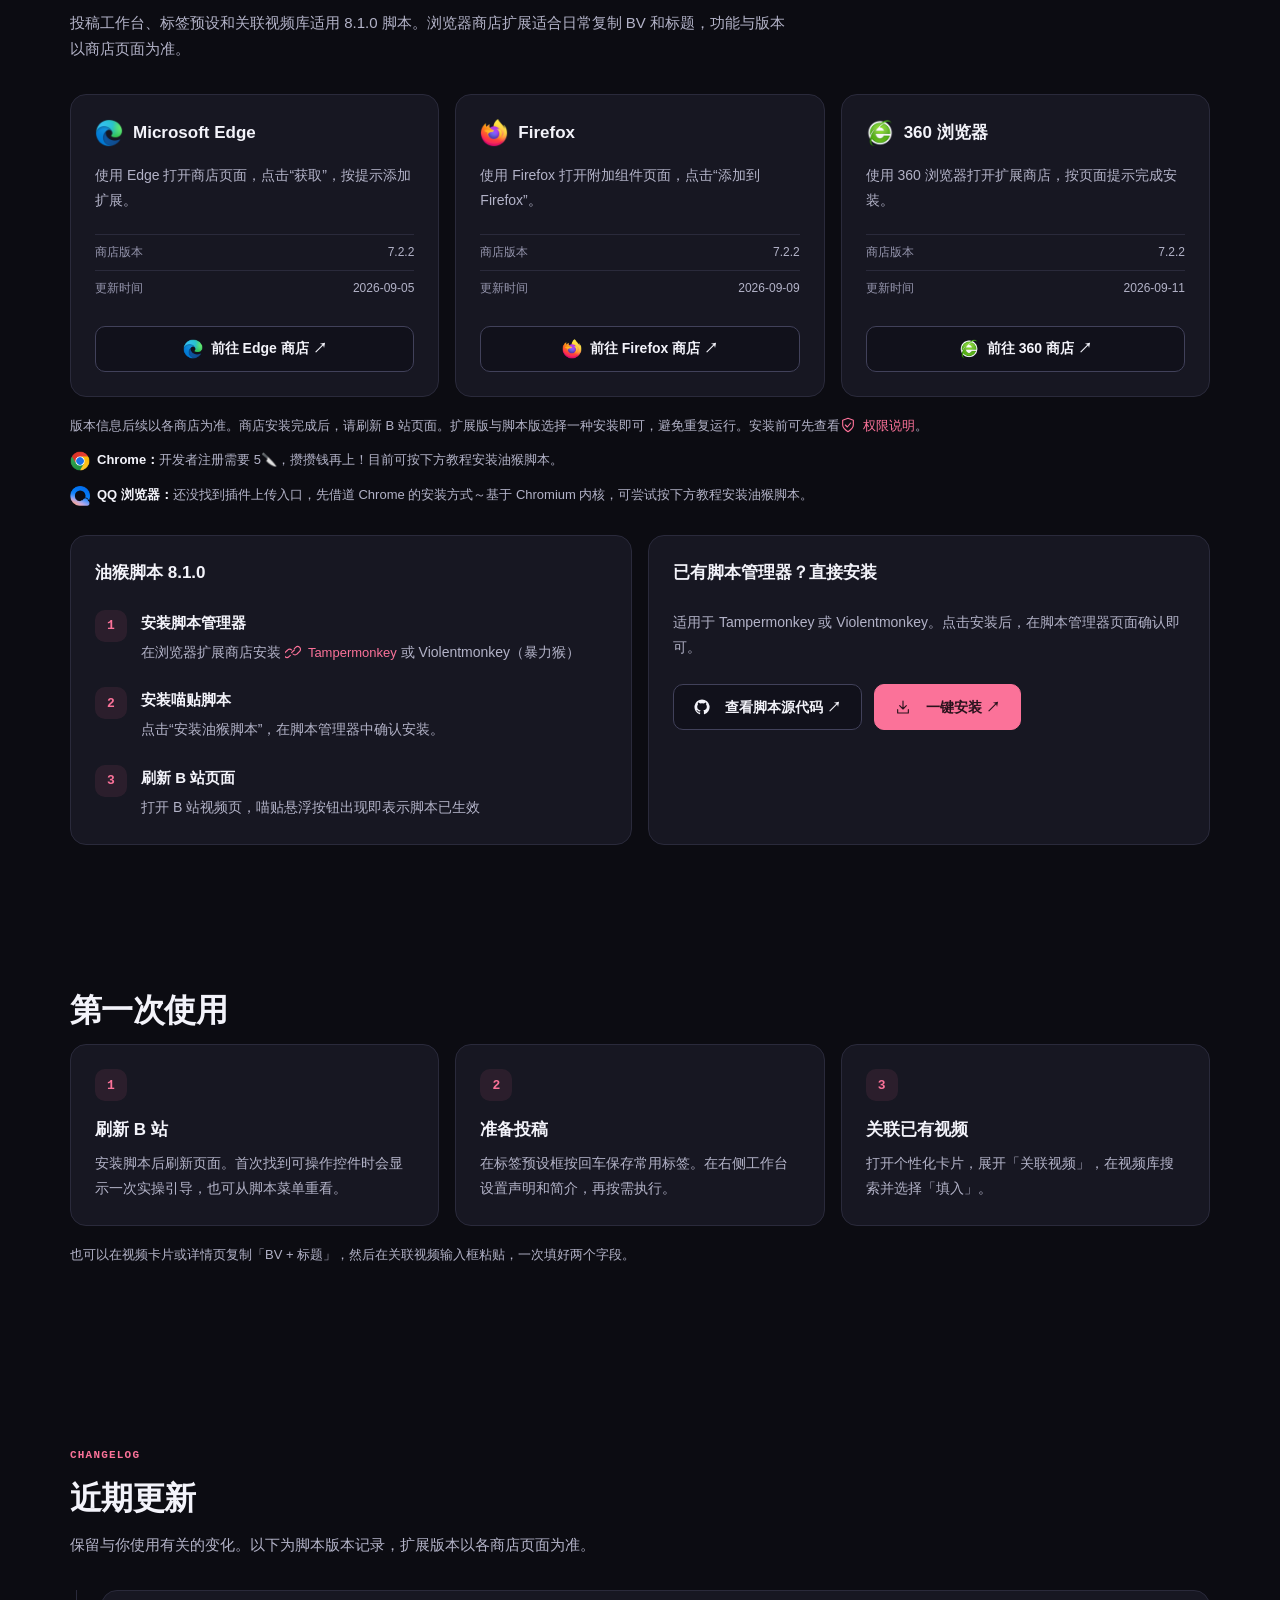
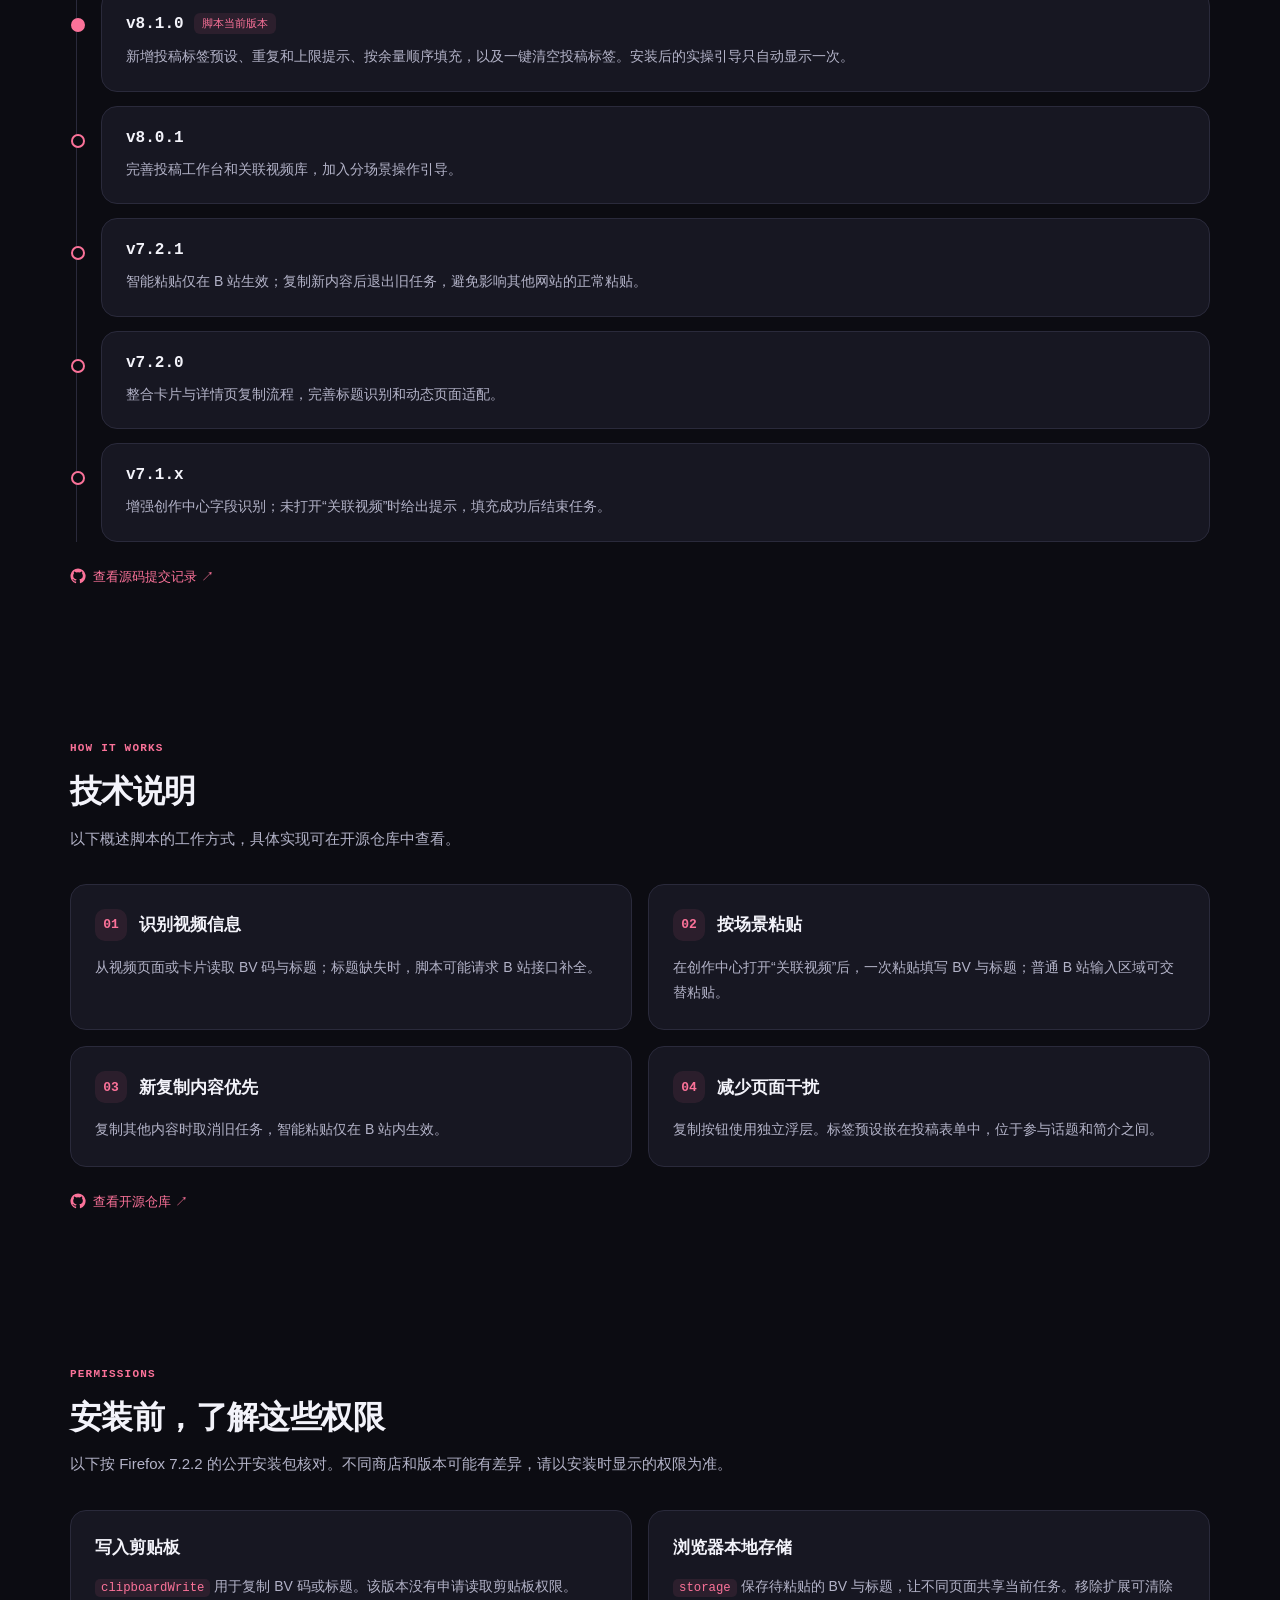
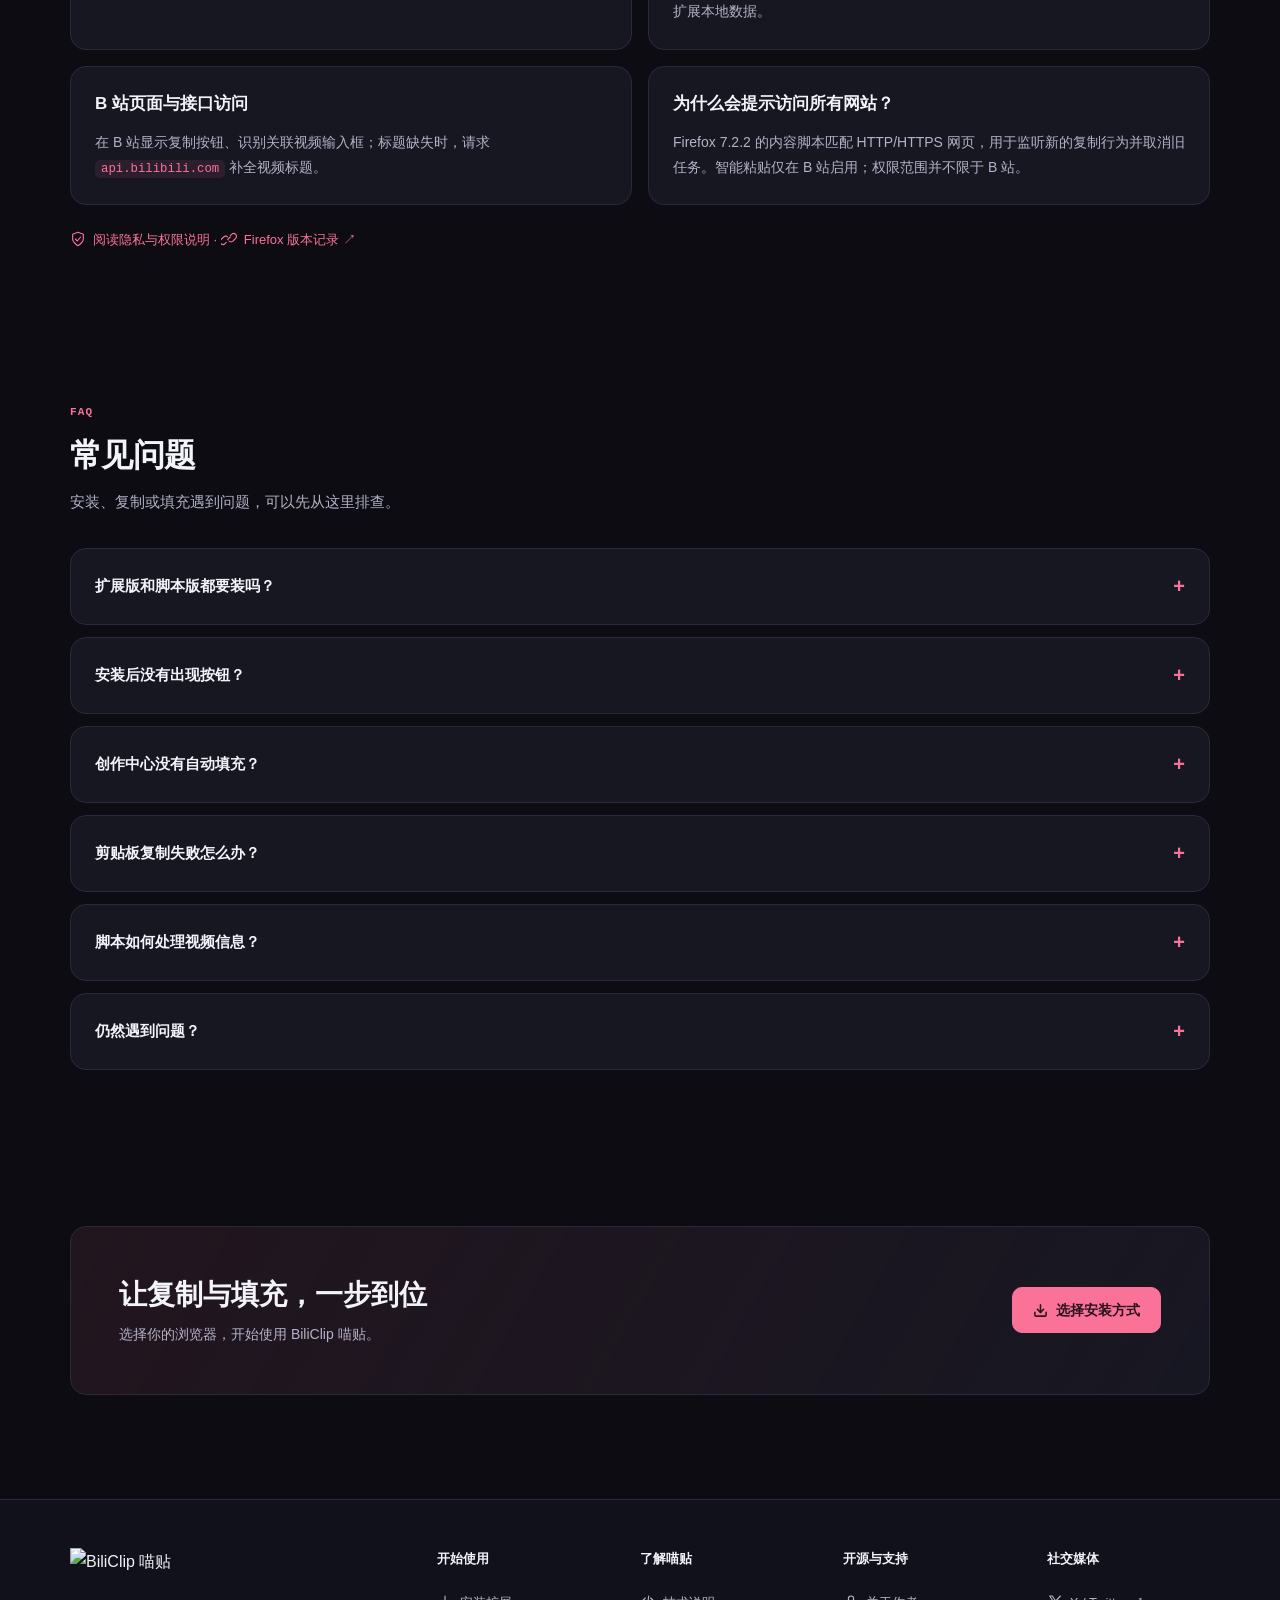
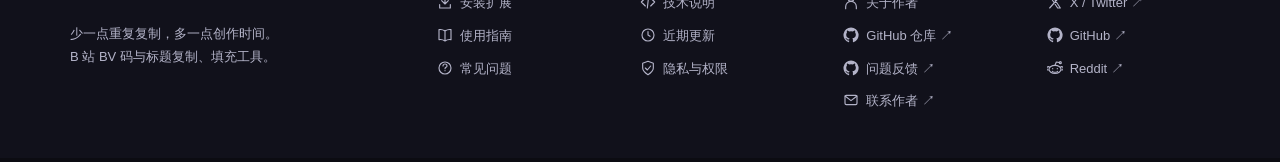
==== commit f13dec4f: "Sync BiliClip 8.1.0 and redesign the creator homepage" ====
--- a/index.html
+++ b/index.html
@@ -3,14 +3,14 @@
 <head>
 <meta charset="UTF-8">
 <meta name="viewport" content="width=device-width, initial-scale=1.0">
-<title>BiliClip 喵贴 — B站一键填充BV码和标题</title>
+<title>BiliClip 喵贴 — B 站投稿助手</title>
 <link rel="canonical" href="https://bv.lcat.cc/">
-<meta name="description" content="复制B站视频BV码和标题，在创作中心按一次粘贴自动填入两个输入框。支持浏览器扩展与油猴脚本，8.1.0 脚本新增投稿标签预设。">
+<meta name="description" content="B 站投稿助手。管理标签预设、批量填写投稿设置、从自己的视频库填入关联视频。支持脚本和浏览器扩展。">
 <meta property="og:type" content="website">
 <meta property="og:site_name" content="BiliClip 喵贴">
 <meta property="og:locale" content="zh_CN">
-<meta property="og:title" content="BiliClip 喵贴 — B站一键填充BV码和标题">
-<meta property="og:description" content="复制B站视频BV码和标题，在创作中心按一次粘贴自动填入两个输入框。支持浏览器扩展与油猴脚本，8.1.0 脚本新增投稿标签预设。">
+<meta property="og:title" content="BiliClip 喵贴 — B 站投稿助手">
+<meta property="og:description" content="B 站投稿助手。管理标签预设、批量填写投稿设置、从自己的视频库填入关联视频。支持脚本和浏览器扩展。">
 <meta property="og:url" content="https://bv.lcat.cc/">
 <meta property="og:image" content="https://bv.lcat.cc/assets/og-biliclip-square.png">
 <meta property="og:image:secure_url" content="https://bv.lcat.cc/assets/og-biliclip-square.png">
@@ -20,8 +20,8 @@
 <meta property="og:image:alt" content="BiliClip 喵贴 — B站一键复制、填充 BV 码和标题">
 <meta name="twitter:card" content="summary_large_image">
 <meta name="twitter:site" content="@TavvCat">
-<meta name="twitter:title" content="BiliClip 喵贴 — B站一键填充BV码和标题">
-<meta name="twitter:description" content="复制B站视频BV码和标题，在创作中心按一次粘贴自动填入两个输入框。支持浏览器扩展与油猴脚本，8.1.0 脚本新增投稿标签预设。">
+<meta name="twitter:title" content="BiliClip 喵贴 — B 站投稿助手">
+<meta name="twitter:description" content="B 站投稿助手。管理标签预设、批量填写投稿设置、从自己的视频库填入关联视频。支持脚本和浏览器扩展。">
 <meta name="twitter:image" content="https://bv.lcat.cc/assets/og-biliclip.png">
 <meta name="twitter:image:alt" content="BiliClip 喵贴 — B站一键复制、填充 BV 码和标题">
 <link rel="apple-touch-icon" sizes="180x180" href="https://bv.lcat.cc/assets/apple-touch-icon.png">
@@ -292,6 +292,30 @@
 .demo-footer p { color:var(--text-2); font-size:13px; }
 .tag-demo button:disabled { opacity:.55; cursor:default; transform:none; }
 @media (max-width:720px) { .release-panel { grid-template-columns:1fr; } }
+
+.release-hero .hero-grid { align-items:center; gap:clamp(26px,6vw,80px); }
+.release-copy .hero-sub { max-width:26em; margin-top:16px; }
+.release-compat { color:var(--text-3); font-size:13px; margin-top:14px; }
+.release-compat a { color:var(--pink-2); text-decoration:underline; }
+.workbench-preview { margin:0; min-width:0; border:1px solid var(--border-2); border-radius:22px;
+  background:radial-gradient(ellipse at top right,rgba(251,114,153,.19),transparent 62%),var(--card);
+  box-shadow:0 24px 55px rgba(0,0,0,.3); overflow:hidden; }
+.workbench-preview figcaption { display:flex; align-items:center; gap:10px; padding:18px 20px; font-weight:700; border-bottom:1px solid var(--border); }
+.workbench-preview figcaption img { border-radius:8px; }
+.workbench-preview small { color:var(--pink-2); margin-left:auto; }
+.workbench-settings { display:grid; gap:9px; padding:16px 20px; }
+.workbench-settings div { display:grid; grid-template-columns:4em 1fr; gap:8px; padding:10px 12px;
+  border:1px solid var(--border); border-radius:9px; background:var(--bg-2); font-size:14px; }
+.workbench-settings span,.workbench-preview-footer > span:first-child { color:var(--text-3); }
+.workbench-preview-footer { display:flex; flex-wrap:wrap; align-items:center; justify-content:space-between; gap:9px; padding:0 20px 20px; font-size:13px; }
+.preview-action { background:var(--pink); color:#29121c; font-weight:700; border-radius:8px; padding:6px 13px; }
+.feature-grid { display:grid; grid-template-columns:repeat(3,minmax(0,1fr)); gap:16px; margin-top:22px; }
+.feature-card { display:flex; flex-direction:column; gap:10px; padding:clamp(16px,2.6vw,30px);
+  border:1px solid var(--border); border-radius:16px; background:var(--card); }
+.feature-card p { color:var(--text-2); }
+.feature-card a { color:var(--pink-2); font-size:14px; margin-top:auto; }
+.feature-card a:hover { text-decoration:underline; }
+@media (max-width:720px) { .feature-grid { grid-template-columns:1fr; } }
 </style>
 </head>
 <body id="top">
@@ -314,137 +338,52 @@
   </div>
 </nav>
 
-<!-- ===== Hero ===== -->
-<section class="section hero">
-  <div class="section-inner">
-    <div class="hero-grid">
-      <div>
-        <h1>B站<span class="hl">一键填充</span><br>BV码和标题</h1>
-        <a class="release-link" href="#tag-presets">8.1.0 脚本更新 · 投稿标签预设 <span aria-hidden="true">↓</span></a>
-        <p class="hero-sub">复制 BV 与标题，创作中心一次粘贴填好两个框</p>
-        <p class="hero-author-line">作者：小丁猫同学（Garry Jung）</p>
-        <p class="hero-desc">在视频卡片或详情页复制 BV + 标题，再到创作中心打开“关联视频”，按一次粘贴即可填入两个输入框。</p>
-        <div class="hero-actions">
-          <a href="#install" class="btn-p">
-            <svg width="15" height="15" viewBox="0 0 24 24" fill="none" stroke="currentColor" stroke-width="2.5" stroke-linecap="round" stroke-linejoin="round"><path d="M21 15v4a2 2 0 0 1-2 2H5a2 2 0 0 1-2-2v-4"/><polyline points="7 10 12 15 17 10"/><line x1="12" y1="15" x2="12" y2="3"/></svg>
-            立即安装
-          </a>
-          <a href="#tech" class="btn-s">
-            <svg width="15" height="15" viewBox="0 0 24 24" fill="none" stroke="currentColor" stroke-width="2" stroke-linecap="round" stroke-linejoin="round"><circle cx="12" cy="12" r="10"/><line x1="12" y1="16" x2="12" y2="12"/><line x1="12" y1="8" x2="12.01" y2="8"/></svg>
-            技术说明
-          </a>
-        </div>
-        <div class="store-shortcuts" aria-label="扩展商店快捷入口">
-          <a href="https://microsoftedge.microsoft.com/addons/detail/kiifbllklilololdabaifmhnaaaokjlc" target="_blank" rel="noopener noreferrer"><img class="browser-logo" src="[data-uri]" width="20" height="20" alt="" aria-hidden="true">Edge 商店 ↗</a>
-          <a href="https://addons.mozilla.org/zh-CN/firefox/addon/biliclip%E5%96%B5%E8%B4%B4-b%E7%AB%99%E4%B8%80%E9%94%AE%E5%A4%8D%E5%88%B6bv%E7%A0%81%E6%A0%87%E9%A2%98/" target="_blank" rel="noopener noreferrer"><img class="browser-logo" src="[data-uri]" width="20" height="20" alt="" aria-hidden="true">Firefox 商店 ↗</a>
-          <a href="https://ext.se.360.cn/#/extension-detail?id=dgigoaikkdcenigcnaeimgnfinocefkd" target="_blank" rel="noopener noreferrer"><img class="browser-logo" src="[data-uri]" width="20" height="20" alt="" aria-hidden="true">360 商店 ↗</a>
-        </div>
-        <div class="hero-tags">
-          <div class="hero-tag">
-            <svg width="13" height="13" viewBox="0 0 24 24" fill="none" stroke="#52c98e" stroke-width="2.5" stroke-linecap="round" stroke-linejoin="round"><path d="M12 22s8-4 8-10V5l-8-3-8 3v7c0 6 8 10 8 10z"/></svg>
-            免费开源
-          </div>
-          <div class="hero-tag">
-            <svg width="13" height="13" viewBox="0 0 24 24" fill="none" stroke="#52c98e" stroke-width="2.5" stroke-linecap="round" stroke-linejoin="round"><rect x="3" y="11" width="18" height="11" rx="2" ry="2"/><path d="M7 11V7a5 5 0 0 1 10 0v4"/></svg>
-            按需粘贴
-          </div>
-          <div class="hero-tag">
-            <svg width="13" height="13" viewBox="0 0 24 24" fill="none" stroke="#52c98e" stroke-width="2.5" stroke-linecap="round" stroke-linejoin="round"><circle cx="12" cy="12" r="10"/><line x1="2" y1="12" x2="22" y2="12"/><path d="M12 2a15.3 15.3 0 0 1 4 10 15.3 15.3 0 0 1-4 10 15.3 15.3 0 0 1-4-10 15.3 15.3 0 0 1 4-10z"/></svg>
-            Edge / Firefox / 360 · Chrome 可用脚本
-          </div>
-        </div>
-      </div>
-
-      <!-- 示意动画：非真实操作录屏 -->
-      <div class="demo" role="group" aria-label="复制与填充流程动画">
-        <p class="demo-caption">流程演示 <span>示意动画 · 非真实录屏</span></p>
-        <div class="demo-bar">
-          <span class="demo-dot r"></span>
-          <span class="demo-dot y"></span>
-          <span class="demo-dot g"></span>
-          <div class="demo-url" id="demoUrl">bilibili.com/video/BV133411V714</div>
-        </div>
-        <div class="demo-stage">
-          <div class="demo-status">
-            <span class="demo-status-text" id="demoStatus">步骤 1 / 2 · 视频页复制</span>
-            <div class="demo-dots">
-              <span id="dot1" class="on"></span>
-              <span id="dot2"></span>
-            </div>
-          </div>
-
-          <div class="demo-pane active" id="pane1">
-            <div class="vid-card">
-              <div class="vid-thumb" style="background-image:url('https://aka.doubaocdn.com/s/aXN4kqOu0u');background-size:cover;background-position:center;">
-                <div class="vid-play" style="background:rgba(251,114,153,0.85);">
-                  <svg width="16" height="16" viewBox="0 0 24 24" fill="#fff"><polygon points="6 4 20 12 6 20 6 4"/></svg>
-                </div>
-              </div>
-              <div class="vid-info">
-                <div class="vid-title">学了三年动画，动画做成这样能毕业么？《十点五十九》动画片段。</div>
-                <div class="vid-row">
-                  <span class="vid-bv">BV133411V714</span>
-                  <button class="vid-copy" id="vidCopyBtn" disabled aria-label="动画中的复制按钮，不执行实际复制">
-                    <svg width="11" height="11" viewBox="0 0 24 24" fill="none" stroke="currentColor" stroke-width="2.5" stroke-linecap="round" stroke-linejoin="round"><rect x="9" y="9" width="13" height="13" rx="2" ry="2"/><path d="M5 15H4a2 2 0 0 1-2-2V4a2 2 0 0 1 2-2h9a2 2 0 0 1 2 2v1"/></svg>
-                    一键复制
-                  </button>
-                </div>
-              </div>
-            </div>
-          </div>
-
-          <div class="demo-pane" id="pane2">
-            <div class="form-label">BV 号</div>
-            <div class="form-field" id="fieldBv"><span class="bv" id="bvText"></span></div>
-            <div class="form-label">视频标题</div>
-            <div class="form-field" id="fieldTitle"><span id="titleText"></span></div>
-            <div class="paste-bar">
-              <svg width="13" height="13" viewBox="0 0 24 24" fill="none" stroke="currentColor" stroke-width="2.5" stroke-linecap="round" stroke-linejoin="round"><polyline points="20 6 9 17 4 12"/></svg>
-              已自动填充两个输入框
-            </div>
-          </div>
-
-          <div class="demo-toast" id="toast">
-            <svg width="13" height="13" viewBox="0 0 24 24" fill="none" stroke="currentColor" stroke-width="2.5" stroke-linecap="round" stroke-linejoin="round"><polyline points="20 6 9 17 4 12"/></svg>
-            已复制 BV 码 + 标题
-          </div>
-        </div>
-      </div>
-    </div>
-  </div>
-</section>
-
-<!-- ===== 功能 ===== -->
+<section class="section hero release-hero">
+  <div class="section-inner hero-grid">
+    <div class="release-copy">
+      <a class="release-link" href="#changelog">BiliClip 8.1.0 · 更新记录 ↗</a>
+      <h1>喵贴<span class="hl">投稿助手</span></h1>
+      <p class="hero-sub">在 B 站创作中心整理标签、填写投稿设置、关联自己的视频。</p>
+      <div class="hero-actions">
+        <a href="/biliclip.user.js" class="btn-p">安装 8.1.0 脚本</a>
+        <a href="#features" class="btn-s">查看功能</a>
+      </div>
+      <p class="release-compat">需要 Tampermonkey 或 Violentmonkey。<a href="#install">查看安装方式</a></p>
+    </div>
+    <figure class="workbench-preview">
+      <figcaption><img src="/favicon.png" width="28" height="28" alt="">喵贴 · 投稿工作台 <small>8.1.0</small></figcaption>
+      <div class="workbench-settings">
+        <div><span>标题</span><strong>抄录到简介第一行</strong></div>
+        <div><span>分区</span><strong>知识</strong></div>
+        <div><span>简介</span><strong>填入第二行预设</strong></div>
+      </div>
+      <div class="workbench-preview-footer"><span>投稿表单示意</span><span class="preview-action">一键执行</span></div>
+    </figure>
+  </div>
+</section>
+
 <section class="section" id="features">
   <div class="section-inner">
-    <div class="eyebrow">CORE FEATURES</div>
-    <h2 class="h2">核心功能</h2>
-    <p class="lead">整理视频素材、填写关联视频时，把反复复制和切换页面的步骤交给喵贴。</p>
-    <div class="feat-grid">
-      <div class="feat">
-        <div class="feat-ic"><svg width="20" height="20" viewBox="0 0 24 24" fill="none" stroke="currentColor" stroke-width="2" stroke-linecap="round" stroke-linejoin="round"><rect x="9" y="9" width="13" height="13" rx="2" ry="2"/><path d="M5 15H4a2 2 0 0 1-2-2V4a2 2 0 0 1 2-2h9a2 2 0 0 1 2 2v1"/></svg></div>
-        <h3>一键复制</h3>
-        <p>在 B 站视频播放页，一键保存 BV 码与视频标题，供后续粘贴使用。</p>
-      </div>
-      <div class="feat">
-        <div class="feat-ic"><svg width="20" height="20" viewBox="0 0 24 24" fill="none" stroke="currentColor" stroke-width="2" stroke-linecap="round" stroke-linejoin="round"><path d="M14 2H6a2 2 0 0 0-2 2v16a2 2 0 0 0 2 2h12a2 2 0 0 0 2-2V8z"/><polyline points="14 2 14 8 20 8"/><line x1="9" y1="15" x2="15" y2="15"/></svg></div>
-        <h3>智能双填</h3>
-        <p>打开创作中心的“关联视频”后，一次粘贴分别填入 BV 码和标题。</p>
-      </div>
-      <div class="feat">
-        <div class="feat-ic"><svg width="20" height="20" viewBox="0 0 24 24" fill="none" stroke="currentColor" stroke-width="2" stroke-linecap="round" stroke-linejoin="round"><path d="M12 22s8-4 8-10V5l-8-3-8 3v7c0 6 8 10 8 10z"/></svg></div>
-        <h3>浏览器内处理</h3>
-        <p>在浏览器中处理视频信息，标题缺失时可通过 B 站接口补全。</p>
-      </div>
-      <div class="feat">
-        <div class="feat-ic"><svg width="20" height="20" viewBox="0 0 24 24" fill="none" stroke="currentColor" stroke-width="2" stroke-linecap="round" stroke-linejoin="round"><polyline points="23 4 23 10 17 10"/><path d="M20.49 15a9 9 0 1 1-2.12-9.36L23 10"/></svg></div>
-        <h3>持续适配</h3>
-        <p>支持动态页面识别；遇到 B 站改版问题，可通过 GitHub 反馈。</p>
-      </div>
-    </div>
-  </div>
-</section>
-
+    <h2 class="h2">投稿表单里的三个工具</h2>
+    <div class="feature-grid">
+      <article class="feature-card">
+        <h3>投稿工作台</h3>
+        <p>在投稿页右侧集中设置创作声明、分区、简介、推广和更多选项。一键应用后可在原表单核对，最后自行投稿。</p>
+        <a href="#usage">查看上手流程 ↓</a>
+      </article>
+      <article class="feature-card">
+        <h3>标签预设</h3>
+        <p>在参与话题和简介之间保存常用标签。执行时读取剩余名额，按预设顺序逐个填写，也可一键清空当前稿件标签。</p>
+        <a href="#tag-presets">试用标签演示 ↓</a>
+      </article>
+      <article class="feature-card">
+        <h3>关联视频库</h3>
+        <p>打开个性化卡片后，从自己的视频和合集里搜索稿件。选中一条即可将 BV 码和标题填入关联视频的两个字段。</p>
+        <a href="#usage">查看上手流程 ↓</a>
+      </article>
+    </div>
+  </div>
+</section>
 
 <section class="section" id="tag-presets" aria-labelledby="tag-presets-title">
   <div class="section-inner">
@@ -473,9 +412,8 @@
 <!-- ===== 安装 ===== -->
 <section class="section" id="install">
   <div class="section-inner">
-    <div class="eyebrow">INSTALL</div>
     <h2 class="h2">安装 BiliClip 喵贴</h2>
-    <p class="lead">已上架 Edge、Firefox 和 360 扩展商店，选择对应浏览器即可安装。也可继续使用下方的油猴脚本。</p>
+    <p class="lead">投稿工作台、标签预设和关联视频库适用 8.1.0 脚本。浏览器商店扩展适合日常复制 BV 和标题，功能与版本以商店页面为准。</p>
     <div class="store-grid" aria-label="从扩展商店安装">
       <div class="store-card">
         <h3><img class="browser-logo" src="[data-uri]" width="20" height="20" alt="" aria-hidden="true">Microsoft Edge</h3>
@@ -533,15 +471,13 @@
 
 <section class="section" id="usage">
   <div class="section-inner">
-    <div class="eyebrow">QUICK START</div>
-    <h2 class="h2">安装后，这样用</h2>
-    <p class="lead">从视频信息到创作中心，三步完成。</p>
+    <h2 class="h2">第一次使用</h2>
     <ol class="usage-grid">
-      <li><span class="step-num">1</span><h3>复制视频信息</h3><p>刷新 B 站页面，悬停视频卡片，或在详情页点击“复制 BV + 标题”。</p></li>
-      <li><span class="step-num">2</span><h3>打开关联视频</h3><p>进入创作中心，展开“关联视频”，等 BV 与描述两个输入框出现。</p></li>
-      <li><span class="step-num">3</span><h3>粘贴并检查</h3><p>在关联视频输入框按 Ctrl + V（Mac：⌘ + V），检查 BV 与标题是否正确。</p></li>
+      <li><span class="step-num">1</span><h3>刷新 B 站</h3><p>安装脚本后刷新页面。首次找到可操作控件时会显示一次实操引导，也可从脚本菜单重看。</p></li>
+      <li><span class="step-num">2</span><h3>准备投稿</h3><p>在标签预设框按回车保存常用标签。在右侧工作台设置声明和简介，再按需执行。</p></li>
+      <li><span class="step-num">3</span><h3>关联已有视频</h3><p>打开个性化卡片，展开「关联视频」，在视频库搜索并选择「填入」。</p></li>
     </ol>
-    <p class="store-note">只想复制一项？在视频详情页选择“复制 BV”或“复制标题”即可。</p>
+    <p class="store-note">也可以在视频卡片或详情页复制「BV + 标题」，然后在关联视频输入框粘贴，一次填好两个字段。</p>
   </div>
 </section>
 
@@ -554,7 +490,7 @@
     <div class="cl-timeline">
       <div class="cl-item latest"><div class="cl-card">
         <h3 class="cl-ver">v8.1.0 <span class="cl-badge">脚本当前版本</span></h3>
-        <p class="cl-desc">新增投稿标签预设、重复和上限提示、按余量顺序填充，以及一键清空投稿标签。安装后的使用教程只自动显示一次。</p>
+        <p class="cl-desc">新增投稿标签预设、重复和上限提示、按余量顺序填充，以及一键清空投稿标签。安装后的实操引导只自动显示一次。</p>
       </div></div>
       <div class="cl-item"><div class="cl-card">
         <h3 class="cl-ver">v8.0.1</h3>
@@ -669,87 +605,6 @@
   });
 })();
 
-// ===== 演示动画 =====
-(function() {
-  var pane1 = document.getElementById('pane1');
-  var pane2 = document.getElementById('pane2');
-  var copyBtn = document.getElementById('vidCopyBtn');
-  var toast = document.getElementById('toast');
-  var demoUrl = document.getElementById('demoUrl');
-  var demoStatus = document.getElementById('demoStatus');
-  var dot1 = document.getElementById('dot1');
-  var dot2 = document.getElementById('dot2');
-  var bvText = document.getElementById('bvText');
-  var titleText = document.getElementById('titleText');
-  var fieldBv = document.getElementById('fieldBv');
-  var fieldTitle = document.getElementById('fieldTitle');
-
-  var BV = 'BV133411V714';
-  var TITLE = '学了三年动画，动画做成这样能毕业么？《十点五十九》动画片段。';
-
-  function typeText(el, text, speed, cb) {
-    el.textContent = '';
-    var i = 0;
-    var timer = setInterval(function() {
-      if (i < text.length) {
-        el.textContent += text.charAt(i);
-        i++;
-      } else {
-        clearInterval(timer);
-        if (cb) cb();
-      }
-    }, speed);
-  }
-
-  function runCycle() {
-    pane1.classList.add('active');
-    pane2.classList.remove('active');
-    copyBtn.classList.remove('done');
-    copyBtn.innerHTML = '<svg width="11" height="11" viewBox="0 0 24 24" fill="none" stroke="currentColor" stroke-width="2.5" stroke-linecap="round" stroke-linejoin="round"><rect x="9" y="9" width="13" height="13" rx="2" ry="2"/><path d="M5 15H4a2 2 0 0 1-2-2V4a2 2 0 0 1 2-2h9a2 2 0 0 1 2 2v1"/></svg> 一键复制';
-    toast.classList.remove('show');
-    demoUrl.textContent = 'bilibili.com/video/' + BV;
-    demoStatus.textContent = '步骤 1 / 2 · 视频页复制';
-    dot1.className = 'on';
-    dot2.className = '';
-    fieldBv.classList.remove('filled');
-    fieldTitle.classList.remove('filled');
-    bvText.textContent = '';
-    titleText.textContent = '';
-
-    setTimeout(function() {
-      copyBtn.classList.add('done');
-      copyBtn.innerHTML = '<svg width="11" height="11" viewBox="0 0 24 24" fill="none" stroke="currentColor" stroke-width="2.5" stroke-linecap="round" stroke-linejoin="round"><polyline points="20 6 9 17 4 12"/></svg> 已复制';
-      toast.classList.add('show');
-
-      setTimeout(function() {
-        toast.classList.remove('show');
-        pane1.classList.remove('active');
-        pane2.classList.add('active');
-        demoUrl.textContent = 'member.bilibili.com/platform/upload-manager/article';
-        demoStatus.textContent = '步骤 2 / 2 · 创作中心填充';
-        dot1.className = 'ok';
-        dot2.className = 'on';
-
-        setTimeout(function() {
-          fieldBv.classList.add('filled');
-          typeText(bvText, BV, 45, function() {
-            setTimeout(function() {
-              fieldTitle.classList.add('filled');
-              typeText(titleText, TITLE, 38, function() {
-                dot2.className = 'ok';
-                demoStatus.textContent = '完成 · 两个字段已自动填充';
-                setTimeout(runCycle, 3200);
-              });
-            }, 350);
-          });
-        }, 500);
-      }, 1200);
-    }, 1000);
-  }
-
-  if (!window.matchMedia('(prefers-reduced-motion: reduce)').matches) runCycle();
-})();
-
 // ===== 移动端菜单 =====
 (function() {
   var toggle = document.getElementById('navToggle');
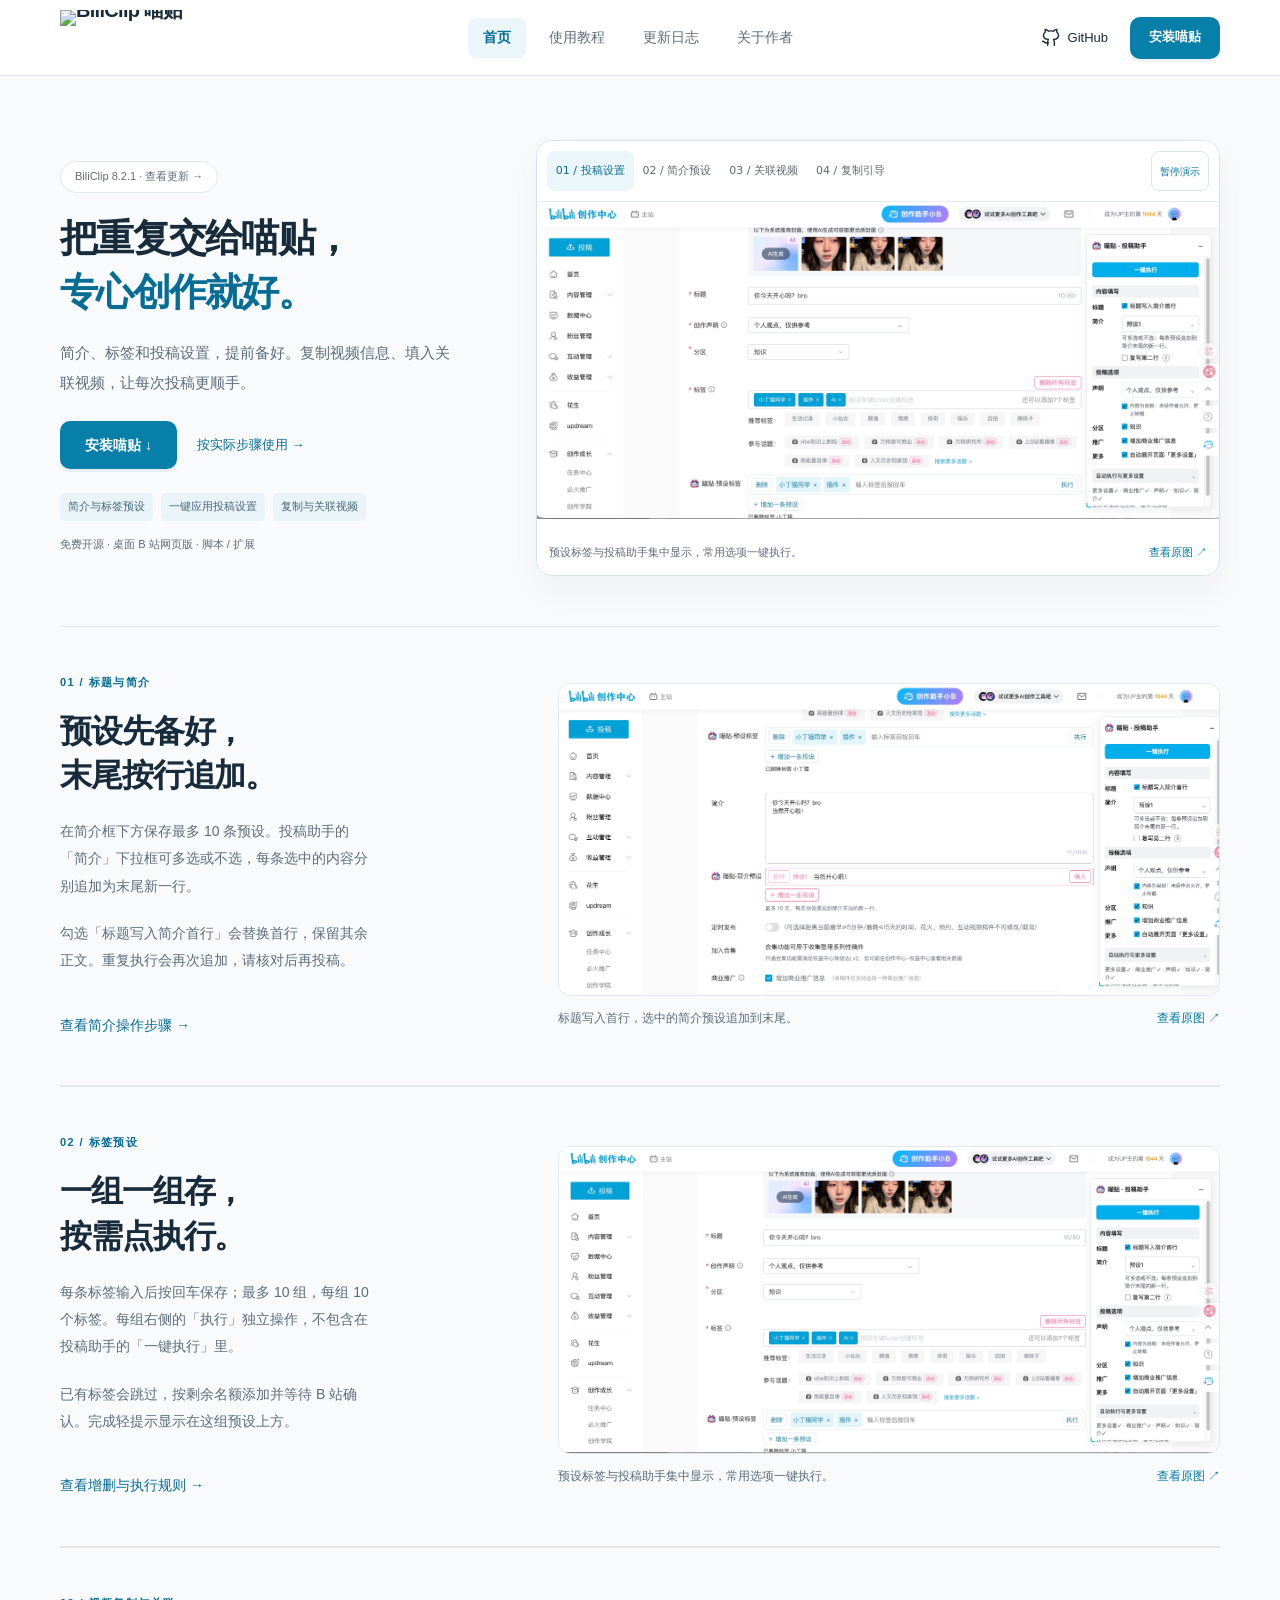
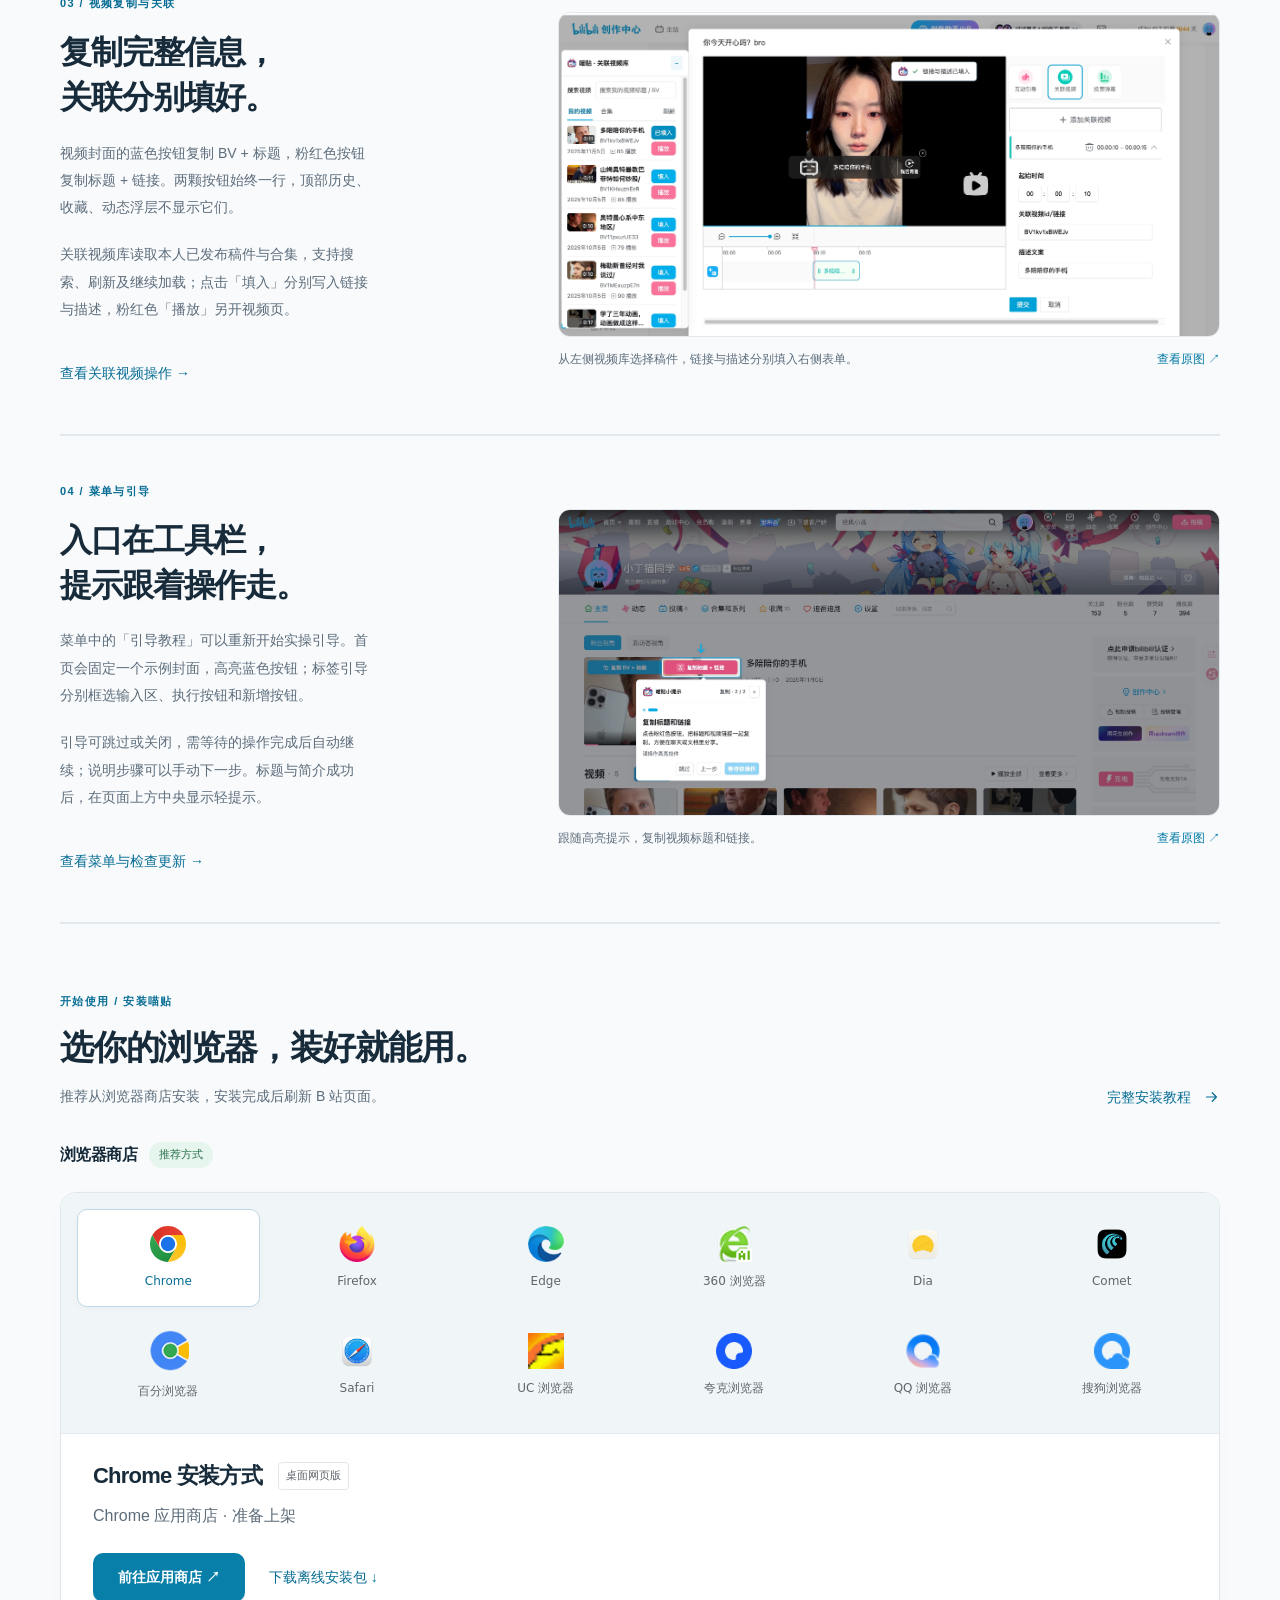
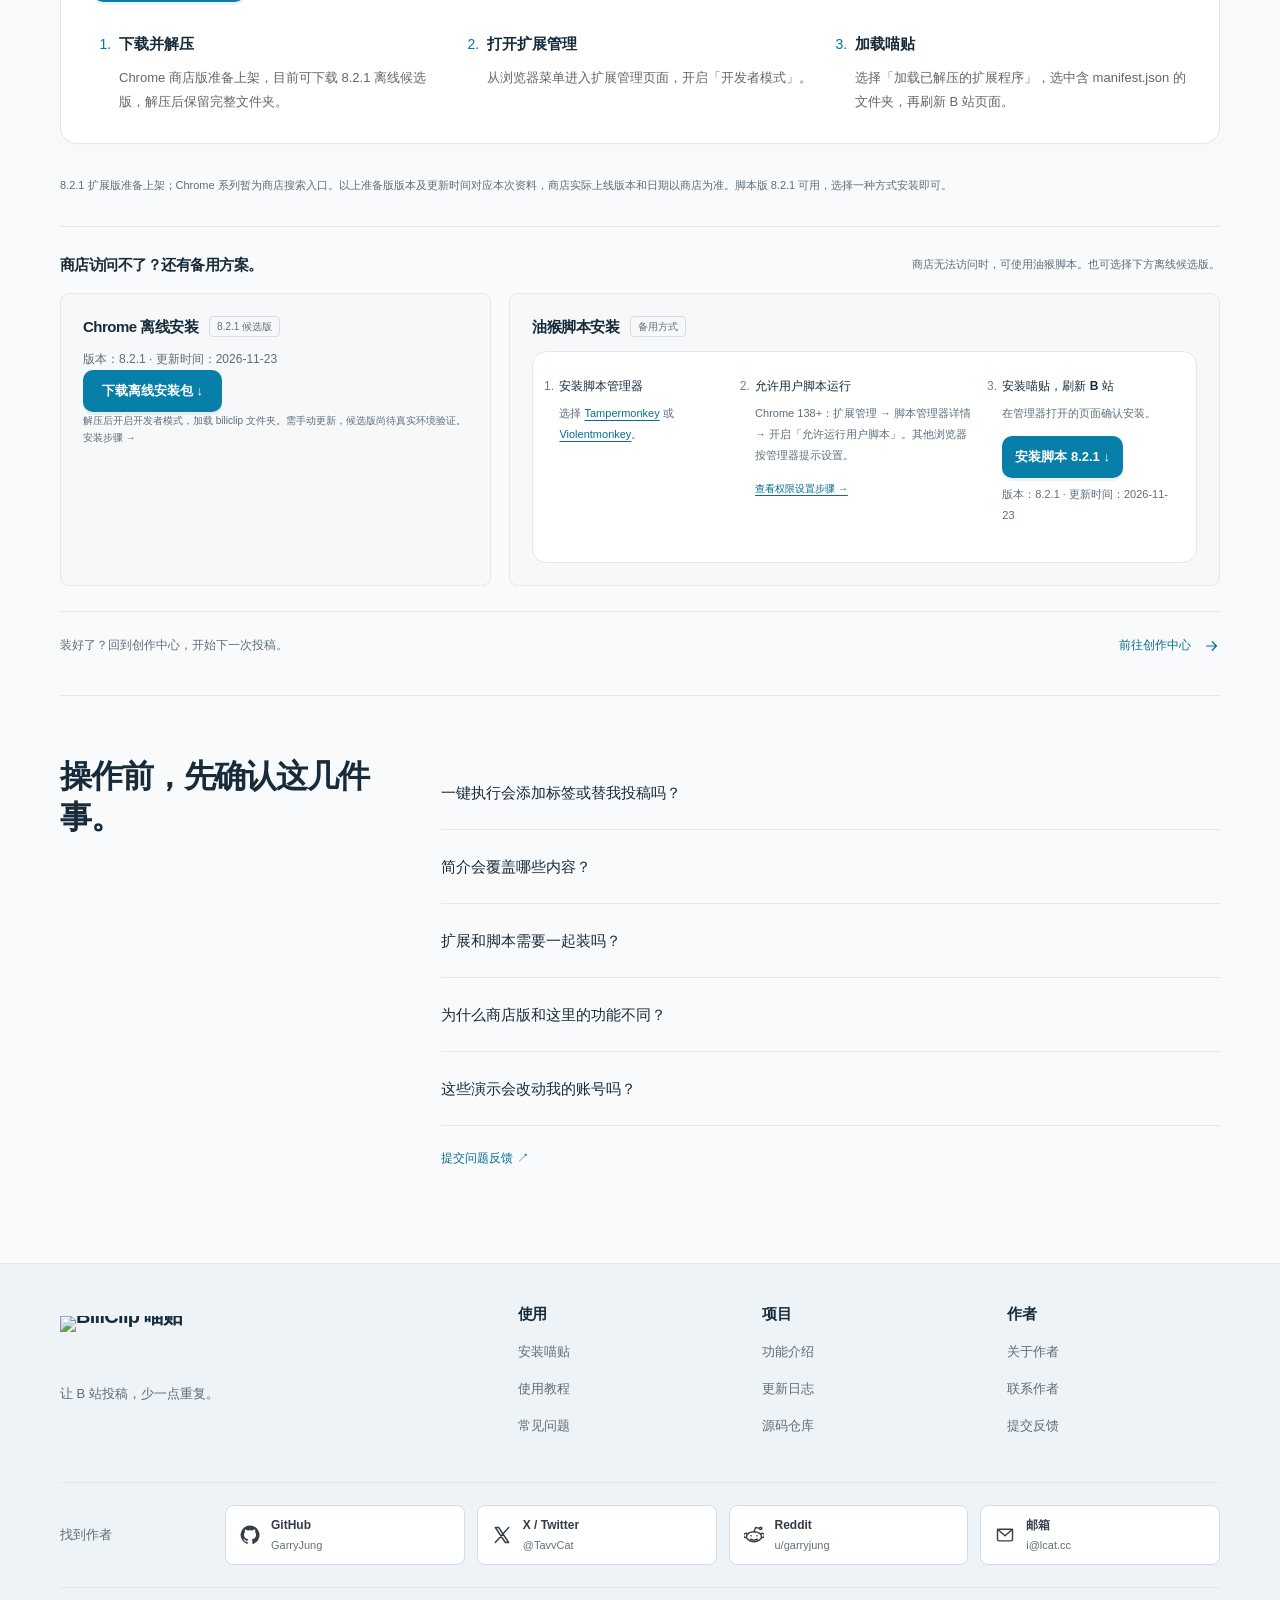
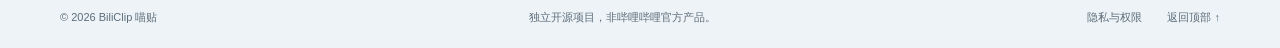
==== commit 6122d3d9: "Update website and 8.2.1 installer with automatic previews and shared welcome footer" ====
--- a/index.html
+++ b/index.html
@@ -1,624 +1,7 @@
 <!DOCTYPE html>
-<html lang="zh-CN">
-<head>
-<meta charset="UTF-8">
-<meta name="viewport" content="width=device-width, initial-scale=1.0">
-<title>BiliClip 喵贴 — B 站投稿助手</title>
-<link rel="canonical" href="https://bv.lcat.cc/">
-<meta name="description" content="B 站投稿助手。管理标签预设、批量填写投稿设置、从自己的视频库填入关联视频。支持脚本和浏览器扩展。">
-<meta property="og:type" content="website">
-<meta property="og:site_name" content="BiliClip 喵贴">
-<meta property="og:locale" content="zh_CN">
-<meta property="og:title" content="BiliClip 喵贴 — B 站投稿助手">
-<meta property="og:description" content="B 站投稿助手。管理标签预设、批量填写投稿设置、从自己的视频库填入关联视频。支持脚本和浏览器扩展。">
-<meta property="og:url" content="https://bv.lcat.cc/">
-<meta property="og:image" content="https://bv.lcat.cc/assets/og-biliclip-square.png">
-<meta property="og:image:secure_url" content="https://bv.lcat.cc/assets/og-biliclip-square.png">
-<meta property="og:image:type" content="image/png">
-<meta property="og:image:width" content="600">
-<meta property="og:image:height" content="600">
-<meta property="og:image:alt" content="BiliClip 喵贴 — B站一键复制、填充 BV 码和标题">
-<meta name="twitter:card" content="summary_large_image">
-<meta name="twitter:site" content="@TavvCat">
-<meta name="twitter:title" content="BiliClip 喵贴 — B 站投稿助手">
-<meta name="twitter:description" content="B 站投稿助手。管理标签预设、批量填写投稿设置、从自己的视频库填入关联视频。支持脚本和浏览器扩展。">
-<meta name="twitter:image" content="https://bv.lcat.cc/assets/og-biliclip.png">
-<meta name="twitter:image:alt" content="BiliClip 喵贴 — B站一键复制、填充 BV 码和标题">
-<link rel="apple-touch-icon" sizes="180x180" href="https://bv.lcat.cc/assets/apple-touch-icon.png">
 
-<link rel="icon" href="favicon.png">
-<style>
-
-/* Shared visual system: homepage and privacy page */
-:root { --bg:#0c0c12; --bg-2:#11111b; --card:#171722; --card-2:#1e1e2c; --border:#2a2a3b; --border-2:#41415a; --text:#f3f3fa; --text-2:#b3b3c8; --text-3:#9595ad; --pink:#fb7299; --pink-2:#ff94b2; --pink-dim:rgba(251,114,153,.09); --pink-glow:rgba(251,114,153,.12); --green:#62d4a0; --radius:16px; --radius-sm:10px; --maxw:1140px; --sans:-apple-system,BlinkMacSystemFont,'Segoe UI','PingFang SC','Microsoft YaHei',sans-serif; --mono:'SFMono-Regular',Consolas,monospace; }
-* { box-sizing:border-box; margin:0; padding:0; }
-html { scroll-behavior:smooth; }
-body { font-family:var(--sans); background:var(--bg); color:var(--text); line-height:1.75; -webkit-font-smoothing:antialiased; }
-body::before { content:''; position:absolute; top:0; right:0; width:min(680px,100%); height:680px; background:radial-gradient(ellipse at top right,var(--pink-glow),transparent 65%); pointer-events:none; z-index:-1; }
-a { color:inherit; text-decoration:none; }
-button { font:inherit; color:inherit; cursor:pointer; border:0; background:none; }
-img,svg { vertical-align:middle; }
-a,button,summary { -webkit-tap-highlight-color:transparent; }
-a:focus-visible,button:focus-visible,summary:focus-visible { outline:2px solid var(--pink); outline-offset:5px; }
-code { font: .88em var(--mono); color:var(--pink); background:var(--pink-dim); padding:2px 6px; border-radius:5px; overflow-wrap:anywhere; }
-.skip-link { position:fixed; top:-100px; left:20px; z-index:200; padding:12px 18px; border-radius:var(--radius-sm); background:var(--card); }
-.skip-link:focus { top:12px; }
-.nav { position:fixed; inset:0 0 auto; z-index:100; background:rgba(12,12,18,.92); border-bottom:1px solid var(--border); backdrop-filter:blur(18px); -webkit-backdrop-filter:blur(18px); }
-.nav-inner { max-width:1188px; margin:auto; padding:0 24px; height:76px; display:flex; align-items:center; justify-content:space-between; gap:24px; }
-.nav-brand { display:inline-flex; flex-shrink:0; }
-.brand-logo { width:176px; height:auto; display:block; }
-.nav-links { display:flex; align-items:center; gap:2px; }
-.nav-links a { font-size:13px; font-weight:500; color:var(--text-2); padding:10px 8px; border-radius:var(--radius-sm); white-space:nowrap; transition:background .2s,color .2s; }
-.nav-links a:hover { color:var(--text); background:var(--card); }
-.btn-p,.btn-s,.nav-links .nav-install { display:inline-flex; align-items:center; justify-content:center; gap:8px; min-height:46px; padding:11px 20px; border-radius:var(--radius-sm); font-size:14px; font-weight:600; line-height:1.5; transition:background .2s,border-color .2s,transform .2s; }
-.btn-p,.nav-links .nav-install { color:#29121c; background:var(--pink); border:1px solid var(--pink); }
-.btn-p:hover,.nav-links .nav-install:hover { background:var(--pink-2); border-color:var(--pink-2); color:#29121c; transform:translateY(-1px); }
-.btn-s { color:var(--text); border:1px solid var(--border-2); background:var(--bg-2); }
-.btn-s:hover { background:var(--pink-dim); border-color:var(--pink); }
-.nav-links .nav-install { margin-left:12px; }
-.nav-toggle { display:none; width:44px; height:44px; border:1px solid var(--border); border-radius:var(--radius-sm); }
-.section { padding:72px 24px; scroll-margin-top:100px; }
-.section-inner { max-width:var(--maxw); margin:auto; }
-.eyebrow { display:inline-flex; font:600 11px var(--mono); letter-spacing:1.2px; color:var(--pink); margin-bottom:16px; }
-.h2 { font-size:32px; font-weight:750; letter-spacing:-.6px; line-height:1.35; margin-bottom:12px; }
-.lead { font-size:15px; color:var(--text-2); max-width:720px; margin-bottom:32px; }
-.hero { padding-top:144px; }
-.hero-grid { display:grid; grid-template-columns:1.05fr 1fr; gap:56px; align-items:center; }
-.hero h1 { font-size:50px; font-weight:800; line-height:1.2; letter-spacing:-1.5px; margin-bottom:20px; }
-.hero h1 .hl { color:var(--pink); }
-.hero-sub { font-size:18px; font-weight:500; margin-bottom:12px; }
-.hero-author-line { font-size:12px; color:var(--text-3); margin-bottom:20px; }
-.hero-desc { font-size:15px; color:var(--text-2); margin-bottom:28px; }
-.hero-actions { display:flex; gap:12px; flex-wrap:wrap; margin-bottom:20px; }
-.hero-tags { display:flex; gap:12px 20px; flex-wrap:wrap; }
-.hero-tag { display:flex; align-items:center; gap:6px; color:var(--text-3); font-size:12px; }
-.store-shortcuts { display:flex; gap:8px; flex-wrap:wrap; margin-bottom:24px; }
-.store-shortcuts a { display:inline-flex; align-items:center; gap:7px; min-height:40px; padding:8px 10px; border:1px solid var(--border); border-radius:var(--radius-sm); font-size:12px; color:var(--text-2); }
-.store-shortcuts a:hover { border-color:var(--pink); color:var(--text); }
-.browser-logo { width:20px; height:20px; object-fit:contain; flex-shrink:0; }
-.store-card h3 .browser-logo { width:28px; height:28px; }
-.feat-grid { display:grid; grid-template-columns:repeat(4,minmax(0,1fr)); gap:16px; }
-.store-grid,.usage-grid { display:grid; grid-template-columns:repeat(3,minmax(0,1fr)); gap:16px; }
-.install-grid,.tech-grid { display:grid; grid-template-columns:repeat(2,minmax(0,1fr)); gap:16px; }
-.feat,.store-card,.steps-card,.tech-card,.usage-grid li,.cl-card,.faq-item { background:var(--card); border:1px solid var(--border); border-radius:var(--radius); }
-.feat,.store-card,.steps-card,.tech-card,.usage-grid li { padding:24px; min-width:0; }
-.feat h3,.store-card h3,.steps-card h3,.tech-head h3,.usage-grid h3 { font-size:17px; font-weight:650; line-height:1.5; margin-bottom:8px; }
-.feat p,.store-card p,.step-item p,.tech-body,.usage-grid p,.script-option>p { font-size:14px; color:var(--text-2); line-height:1.8; }
-.feat-ic { width:40px; height:40px; display:flex; align-items:center; justify-content:center; color:var(--pink); background:var(--pink-dim); border-radius:var(--radius-sm); margin-bottom:18px; }
-.store-card { display:flex; flex-direction:column; align-items:flex-start; }
-.store-card h3 { display:flex; gap:10px; align-items:center; margin-bottom:16px; }
-.store-card p { margin-bottom:20px; }
-.store-card .btn-s { margin-top:auto; width:100%; }
-.store-version { width:100%; margin-bottom:20px; font-size:12px; }
-.store-version div { display:flex; justify-content:space-between; gap:12px; padding:7px 0; border-top:1px solid var(--border); }
-.store-version dt { flex-shrink:0; color:var(--text-3); }
-.store-version dd { margin:0; text-align:right; color:var(--text-2); }
-.store-note { margin:18px 0 28px; font-size:13px; color:var(--text-2); }
-.store-note a,.resource-links,.faq-answer a { color:var(--pink); }
-.resource-links { margin-top:24px; font-size:13px; }
-.resource-links a:hover,.store-note a:hover,.faq-answer a:hover { text-decoration:underline; text-underline-offset:4px; }
-.steps-card h3 { margin-bottom:24px; }
-.step-item { display:flex; gap:14px; margin-bottom:22px; }
-.step-item:last-child { margin-bottom:0; }
-.step-num,.tech-num { display:inline-flex; align-items:center; justify-content:center; width:32px; height:32px; border-radius:var(--radius-sm); background:var(--pink-dim); color:var(--pink); font:600 13px var(--mono); flex-shrink:0; }
-.step-item h4 { font-size:15px; font-weight:600; margin-bottom:4px; }
-.script-option>p { margin-bottom:24px; }
-.usage-grid { list-style:none; }
-.usage-grid h3 { margin-top:16px; }
-.tech-head { display:flex; align-items:center; gap:12px; margin-bottom:14px; }
-.tech-head h3 { margin-bottom:0; }
-.cl-timeline { border-left:1px solid var(--border); margin-left:6px; padding-left:24px; }
-.cl-item { position:relative; margin-bottom:14px; }
-.cl-item:last-child { margin-bottom:0; }
-.cl-item::before { content:''; position:absolute; left:-30px; top:28px; width:10px; height:10px; border-radius:50%; background:var(--bg); border:2px solid var(--pink); }
-.cl-item.latest::before { background:var(--pink); }
-.cl-card { padding:22px 24px; }
-.cl-ver { display:flex; align-items:center; flex-wrap:wrap; gap:10px; color:var(--text); font:600 16px var(--mono); }
-.cl-badge { font:500 11px var(--sans); color:var(--pink); background:var(--pink-dim); padding:3px 8px; border-radius:6px; }
-.cl-desc { color:var(--text-2); font-size:14px; margin-top:10px; }
-.faq-list { max-width:none; }
-.faq-item { margin-bottom:12px; overflow:hidden; }
-.faq-q { list-style:none; display:flex; align-items:center; justify-content:space-between; gap:20px; padding:20px 24px; font-size:15px; font-weight:600; cursor:pointer; }
-.faq-q::-webkit-details-marker { display:none; }
-.faq-q::after { content:'+'; color:var(--pink); font-size:20px; flex-shrink:0; }
-.faq-item[open] .faq-q::after { content:'−'; }
-.faq-q:hover { background:var(--card-2); }
-.faq-answer { color:var(--text-2); font-size:14px; padding:0 24px 22px; }
-.cta-box { padding:48px; border-radius:var(--radius); border:1px solid var(--border); background:linear-gradient(120deg,var(--pink-dim),var(--card)); display:flex; align-items:center; justify-content:space-between; gap:24px; }
-.cta-box h2 { font-size:28px; line-height:1.4; margin-bottom:8px; }
-.cta-box p { color:var(--text-2); font-size:14px; }
-.cta-box .btn-p { flex-shrink:0; }
-.footer { background:var(--bg-2); border-top:1px solid var(--border); margin-top:32px; padding:48px 24px 0; }
-.footer-inner { max-width:var(--maxw); margin:auto; display:grid; grid-template-columns:2fr repeat(4,minmax(0,1fr)); gap:40px; padding-bottom:40px; }
-.footer-brand p { margin-top:16px; font-size:13px; color:var(--text-2); max-width:250px; }
-.footer-group h2 { font-size:13px; font-weight:600; margin-bottom:16px; }
-.footer-group a { display:block; color:var(--text-2); font-size:13px; padding:5px 0; }
-.footer-group a:hover { color:var(--pink); }
-
-.policy-main { max-width:1140px; margin:auto; padding:140px 24px 64px; }
-.policy-title { max-width:760px; margin:auto auto 32px; }
-.policy-title h1 { font-size:36px; line-height:1.4; letter-spacing:-.7px; }
-.policy-title p { color:var(--text-2); margin-top:12px; font-size:14px; }
-.policy-content { max-width:760px; margin:auto; padding:32px; background:var(--card); border:1px solid var(--border); border-radius:var(--radius); }
-.policy-content h2 { font-size:19px; margin:30px 0 12px; }
-.policy-content p,.policy-content li { font-size:14px; color:var(--text-2); overflow-wrap:anywhere; }
-.policy-content p { margin-bottom:12px; }
-.policy-content strong { color:var(--text); }
-.policy-content ul { padding-left:22px; margin-bottom:16px; }
-.policy-content li { margin-bottom:8px; }
-.policy-content .update { font-size:12px; color:var(--text-3); margin-bottom:24px; }
-.policy-content .highlight { margin-top:24px; padding:20px; border:1px solid var(--border); background:var(--pink-dim); border-radius:var(--radius-sm); color:var(--text-2); font-size:14px; }
-.policy-content .contact { margin-top:24px; padding-top:24px; border-top:1px solid var(--border); color:var(--text-2); font-size:13px; }
-.policy-content a { color:var(--pink); }
-@media(max-width:1100px) { .hero-grid { grid-template-columns:1fr; gap:40px; } .hero h1 { font-size:42px; } .feat-grid { grid-template-columns:repeat(2,minmax(0,1fr)); } .nav-inner { height:68px; } .brand-logo { width:156px; } .nav-toggle { display:inline-flex; align-items:center; justify-content:center; } .nav-links { display:none; } .nav-links.is-open { display:flex; position:absolute; top:68px; left:16px; right:16px; padding:12px; flex-direction:column; align-items:stretch; gap:4px; background:var(--bg-2); border:1px solid var(--border); border-radius:var(--radius); box-shadow:0 16px 40px #0006; max-height:calc(100dvh - 84px); overflow-y:auto; } .nav-links.is-open a { padding:12px 16px; } .nav-links .nav-install { margin:8px 0 0; } .install-grid { grid-template-columns:1fr; } .footer-inner { grid-template-columns:repeat(4,minmax(0,1fr)); gap:32px; } .footer-brand { grid-column:1/-1; } .footer-brand p { max-width:none; } .cta-box { padding:32px; } }
-@media(max-width:600px) { .nav-inner { padding:0 20px; } .section { padding:48px 20px; scroll-margin-top:88px; } .hero { padding-top:116px; } .hero h1 { font-size:36px; } .hero-sub { font-size:17px; } .h2 { font-size:27px; } .feat-grid,.store-grid,.usage-grid,.tech-grid { grid-template-columns:1fr; } .hero-tags { gap:10px 14px; } .hero-actions .btn-p,.hero-actions .btn-s { flex:1; } .cta-box { padding:28px 24px; flex-direction:column; align-items:flex-start; } .cta-box h2 { font-size:24px; } .cta-box .btn-p { width:100%; } .footer { padding:36px 20px 0; } .footer-inner { grid-template-columns:repeat(2,minmax(0,1fr)); gap:28px; }  .policy-main { padding:112px 20px 48px; } .policy-title h1 { font-size:28px; } .policy-content { padding:24px 20px; } }
-@media(prefers-reduced-motion:reduce) { html { scroll-behavior:auto; } *,*::before,*::after { animation:none!important; transition:none!important; } }
-/* ===== 演示窗口 ===== */
-.demo {
-  background: var(--bg-2); border: 1px solid var(--border);
-  border-radius: 16px; overflow: hidden;
-  box-shadow: 0 24px 80px rgba(0,0,0,0.5);
-  animation: floatY 6s ease-in-out infinite;
-}
-@keyframes floatY { 0%,100% { transform: translateY(0); } 50% { transform: translateY(-8px); } }
-.demo-bar { display: flex; align-items: center; gap: 8px; padding: 12px 16px; background: var(--card); border-bottom: 1px solid var(--border); }
-.demo-dot { width: 12px; height: 12px; border-radius: 50%; }
-.demo-dot.r { background: #ff5f57; }
-.demo-dot.y { background: #febc2e; }
-.demo-dot.g { background: #28c840; }
-.demo-url {
-  flex: 1; margin-left: 10px; background: var(--bg);
-  border: 1px solid var(--border); border-radius: 6px;
-  padding: 5px 12px; font-family: var(--mono); font-size: 11px;
-  color: var(--text-3); overflow: hidden; white-space: nowrap; text-overflow: ellipsis;
-}
-.demo-stage { padding: 20px; min-height: 350px; position: relative; }
-.demo-status { display: flex; align-items: center; justify-content: space-between; margin-bottom: 16px; }
-.demo-status-text { font-family: var(--mono); font-size: 11px; color: var(--text-3); }
-.demo-dots { display: flex; gap: 6px; }
-.demo-dots span { width: 6px; height: 6px; border-radius: 50%; background: var(--border); transition: background 0.3s; }
-.demo-dots span.on { background: var(--pink); }
-.demo-dots span.ok { background: var(--green); }
-.demo-pane { display: none; animation: paneIn 0.4s ease; }
-.demo-pane.active { display: block; }
-@keyframes paneIn { from { opacity: 0; transform: translateY(8px); } to { opacity: 1; transform: translateY(0); } }
-
-.vid-card { background: var(--card); border: 1px solid var(--border); border-radius: 10px; overflow: hidden; }
-.vid-thumb {
-  height: 110px; background: linear-gradient(135deg, #2a1a2e 0%, #1a1a2e 50%, #1a2a3a 100%);
-  display: flex; align-items: center; justify-content: center; position: relative;
-}
-.vid-play { width: 42px; height: 42px; background: rgba(251,114,153,0.9); border-radius: 50%; display: flex; align-items: center; justify-content: center; }
-.vid-info { padding: 14px; }
-.vid-title { font-size: 14px; font-weight: 600; margin-bottom: 10px; line-height: 1.45; }
-.vid-row { display: flex; align-items: center; justify-content: space-between; gap: 10px; }
-.vid-bv {
-  font-family: var(--mono); font-size: 12px; color: var(--pink);
-  background: var(--pink-dim); padding: 3px 10px; border-radius: 4px;
-  border: 1px solid rgba(251,114,153,0.15);
-}
-.vid-copy {
-  display: inline-flex; align-items: center; gap: 5px;
-  padding: 6px 14px; background: var(--pink); color: #fff;
-  border-radius: 6px; font-size: 12px; font-weight: 500; transition: background 0.2s;
-}
-.vid-copy.done { background: var(--green); }
-
-.form-label { font-size: 12px; color: var(--text-2); margin-bottom: 6px; font-weight: 500; }
-.form-field {
-  background: var(--bg); border: 1px solid var(--border); border-radius: 8px;
-  padding: 10px 14px; font-size: 13px; color: var(--text);
-  margin-bottom: 14px; min-height: 40px; display: flex; align-items: center;
-  transition: border-color 0.3s; overflow: hidden;
-}
-.form-field.filled { border-color: var(--green); background: rgba(82,201,142,0.04); }
-.form-field .bv { font-family: var(--mono); color: var(--pink); }
-.paste-bar {
-  display: flex; align-items: center; justify-content: center; gap: 8px;
-  padding: 10px; background: var(--pink-dim);
-  border: 1px dashed rgba(251,114,153,0.3); border-radius: 8px;
-  font-size: 13px; color: var(--pink); font-weight: 500; margin-top: 6px;
-}
-.demo-toast {
-  position: absolute; top: 50%; left: 50%;
-  transform: translate(-50%,-50%) scale(0.8);
-  background: rgba(18,18,28,0.96); border: 1px solid var(--green);
-  color: var(--green); padding: 10px 20px; border-radius: 8px;
-  font-size: 13px; font-weight: 500; opacity: 0; pointer-events: none;
-  transition: all 0.3s; display: flex; align-items: center; gap: 6px; z-index: 10;
-}
-.demo-toast.show { opacity: 1; transform: translate(-50%,-50%) scale(1); }
-
-
-.demo { border-radius:var(--radius); animation:none; box-shadow:0 20px 60px #0004; }
-.demo-caption { padding:12px 16px; font-size:12px; border-bottom:1px solid var(--border); }
-.demo-caption span { margin-left:12px; color:var(--text-2); }
-.vid-copy:disabled { cursor:default; opacity:1; }
-.script-actions { display:flex; align-items:center; flex-wrap:wrap; gap:12px; }
-.browser-aside { margin-top:12px; }
-.browser-aside strong { color:var(--text); }
-.browser-name { display:inline-flex; align-items:center; gap:7px; vertical-align:middle; }
-.qq-logo { display:inline-block; overflow:hidden; }
-.qq-logo img { display:block; width:101px; height:20px; max-width:none; }
-
-.link-icon { display:inline-block; width:16px; height:16px; flex-shrink:0; vertical-align:-3px; margin-right:7px; }
-.nav-links { flex-wrap:wrap; justify-content:flex-end; }
-.nav-inner { height:auto; min-height:76px; padding-top:12px; padding-bottom:12px; }
-.author-main { max-width:1188px; margin:auto; padding:152px 24px 72px; }
-.author-intro { display:grid; grid-template-columns:180px 1fr; gap:40px; align-items:center; margin-bottom:56px; }
-.author-avatar { display:block; width:180px; height:180px; border-radius:50%; object-fit:cover; border:4px solid var(--border); }
-.author-intro h1 { font-size:40px; line-height:1.3; margin-bottom:14px; }
-.author-intro h1 span { display:block; font-size:16px; font-weight:500; color:var(--text-2); margin-top:8px; }
-.author-tagline { font-size:22px; color:var(--pink); margin-bottom:24px; }
-.author-socials { display:flex; flex-wrap:wrap; gap:12px; }
-.author-works { border-top:1px solid var(--border); padding-top:40px; }
-.author-work-grid { display:grid; grid-template-columns:repeat(2,minmax(0,1fr)); gap:20px; }
-.author-work { display:flex; flex-direction:column; align-items:flex-start; padding:28px; border:1px solid var(--border); background:var(--card); border-radius:var(--radius); }
-.author-work h3 { font-size:22px; margin-bottom:10px; }
-.author-work p { color:var(--text-2); font-size:14px; margin-bottom:24px; }
-.author-work .btn-s { margin-top:auto; }
-@media(max-width:1100px) { .nav-inner { height:68px; min-height:68px; padding-top:0; padding-bottom:0; } .nav-links.is-open { flex-wrap:nowrap; } }
-@media(max-width:600px) { .author-main { padding:112px 20px 48px; } .author-intro { grid-template-columns:1fr; gap:24px; } .author-avatar { width:136px; height:136px; } .author-intro h1 { font-size:32px; } .author-tagline { font-size:20px; } .author-work-grid { grid-template-columns:1fr; } }
-.nav .brand-logo { width:152px; }
-.nav-inner { gap:16px; }
-.nav-links { gap:0; }
-.nav-links a { font-size:12px; padding:8px 5px; }
-.nav-links .nav-install { padding:10px 14px; margin-left:6px; }
-@media(max-width:1100px) { .nav-links.is-open a { font-size:14px; padding:12px 16px; } .nav-links .nav-install { margin-left:0; } }
-.nav-links a { font-size:14px; padding:10px 12px; }
-.nav .brand-logo { width:176px; }
-.nav-links { gap:2px; }
-.nav-links a { padding:10px 9px; }
-
-
-.footer-social-column a:focus-visible { outline:2px solid var(--pink); outline-offset:4px; border-radius:4px; }
-
-.release-link { display:inline-flex; align-items:center; gap:8px; margin:12px 0; color:var(--pink-2); font-size:14px; font-weight:600; }
-.release-link:hover { text-decoration:underline; }
-.release-panel { display:grid; grid-template-columns:minmax(0,1fr) minmax(0,1fr); align-items:center; gap:clamp(24px,5vw,68px);
-  padding:clamp(22px,5vw,56px); border:1px solid var(--border-2); border-radius:24px;
-  background:radial-gradient(ellipse at 95% 15%,rgba(251,114,153,.16),transparent 62%),var(--card); }
-.release-panel .lead { margin:12px 0 20px; }
-.tag-demo { padding:clamp(14px,3vw,24px); border:1px solid var(--border-2); border-radius:16px; background:var(--bg-2);
-  box-shadow:0 16px 36px rgba(0,0,0,.22); }
-.tag-demo h3 { font-size:15px; margin-bottom:8px; }
-.demo-tags { display:flex; flex-wrap:wrap; gap:7px; min-height:34px; }
-.demo-tags span { padding:2px 9px; border-radius:7px; background:var(--card-2); color:var(--text); font-size:13px; }
-.demo-preset { display:flex; flex-wrap:wrap; gap:9px; align-items:center; justify-content:space-between;
-  margin-top:16px; padding:12px; border:1px solid rgba(251,114,153,.55); border-radius:10px; }
-.demo-preset .demo-tags span { background:var(--pink-dim); color:var(--pink-2); }
-.demo-preset .btn-p,.tag-demo .btn-s { padding:4px 11px; min-height:34px; font-size:13px; }
-.demo-footer { display:flex; flex-wrap:wrap; justify-content:space-between; align-items:center; gap:8px; margin-top:10px; }
-.demo-footer p { color:var(--text-2); font-size:13px; }
-.tag-demo button:disabled { opacity:.55; cursor:default; transform:none; }
-@media (max-width:720px) { .release-panel { grid-template-columns:1fr; } }
-
-.release-hero .hero-grid { align-items:center; gap:clamp(26px,6vw,80px); }
-.release-copy .hero-sub { max-width:26em; margin-top:16px; }
-.release-compat { color:var(--text-3); font-size:13px; margin-top:14px; }
-.release-compat a { color:var(--pink-2); text-decoration:underline; }
-.workbench-preview { margin:0; min-width:0; border:1px solid var(--border-2); border-radius:22px;
-  background:radial-gradient(ellipse at top right,rgba(251,114,153,.19),transparent 62%),var(--card);
-  box-shadow:0 24px 55px rgba(0,0,0,.3); overflow:hidden; }
-.workbench-preview figcaption { display:flex; align-items:center; gap:10px; padding:18px 20px; font-weight:700; border-bottom:1px solid var(--border); }
-.workbench-preview figcaption img { border-radius:8px; }
-.workbench-preview small { color:var(--pink-2); margin-left:auto; }
-.workbench-settings { display:grid; gap:9px; padding:16px 20px; }
-.workbench-settings div { display:grid; grid-template-columns:4em 1fr; gap:8px; padding:10px 12px;
-  border:1px solid var(--border); border-radius:9px; background:var(--bg-2); font-size:14px; }
-.workbench-settings span,.workbench-preview-footer > span:first-child { color:var(--text-3); }
-.workbench-preview-footer { display:flex; flex-wrap:wrap; align-items:center; justify-content:space-between; gap:9px; padding:0 20px 20px; font-size:13px; }
-.preview-action { background:var(--pink); color:#29121c; font-weight:700; border-radius:8px; padding:6px 13px; }
-.feature-grid { display:grid; grid-template-columns:repeat(3,minmax(0,1fr)); gap:16px; margin-top:22px; }
-.feature-card { display:flex; flex-direction:column; gap:10px; padding:clamp(16px,2.6vw,30px);
-  border:1px solid var(--border); border-radius:16px; background:var(--card); }
-.feature-card p { color:var(--text-2); }
-.feature-card a { color:var(--pink-2); font-size:14px; margin-top:auto; }
-.feature-card a:hover { text-decoration:underline; }
-@media (max-width:720px) { .feature-grid { grid-template-columns:1fr; } }
-</style>
-</head>
-<body id="top">
-
-<!-- ===== 导航 ===== -->
-<a class="skip-link" href="#install">跳到安装入口</a>
-<nav class="nav" aria-label="主导航">
-  <div class="nav-inner">
-    <a href="#top" class="nav-brand" aria-label="BiliClip 喵贴首页"><img src="logo-header.png" alt="BiliClip 喵贴" class="brand-logo" width="176" height="52"></a>
-    <div class="nav-links" id="navLinks">
-<a href="#features"><svg class="link-icon" viewBox="0 0 24 24" fill="none" stroke="currentColor" stroke-width="1.7" aria-hidden="true"><rect x="3" y="3" width="7" height="7" rx="1"/><rect x="14" y="3" width="7" height="7" rx="1"/><rect x="3" y="14" width="7" height="7" rx="1"/><rect x="14" y="14" width="7" height="7" rx="1"/></svg>功能介绍</a>
-<a href="#usage"><svg class="link-icon" viewBox="0 0 24 24" fill="none" stroke="currentColor" stroke-width="1.7" stroke-linecap="round" stroke-linejoin="round" aria-hidden="true"><path d="M12 5v16M3 4c4-1 6 0 9 2 3-2 5-3 9-2v15c-4-1-6 0-9 2-3-2-5-3-9-2Z"/></svg>使用指南</a>
-<a href="#changelog"><svg class="link-icon" viewBox="0 0 24 24" fill="none" stroke="currentColor" stroke-width="1.7" stroke-linecap="round" stroke-linejoin="round" aria-hidden="true"><circle cx="12" cy="12" r="9"/><path d="M12 7v5l3 2"/></svg>近期更新</a>
-<a href="#faq"><svg class="link-icon" viewBox="0 0 24 24" fill="none" stroke="currentColor" stroke-width="1.7" stroke-linecap="round" stroke-linejoin="round" aria-hidden="true"><circle cx="12" cy="12" r="9"/><path d="M9 9a3 3 0 0 1 6 0c0 2-3 2-3 4m0 3h.01"/></svg>常见问题</a>
-<a href="/author.html"><svg class="link-icon" viewBox="0 0 24 24" fill="none" stroke="currentColor" stroke-width="1.7" stroke-linecap="round" stroke-linejoin="round" aria-hidden="true"><circle cx="12" cy="7" r="4"/><path d="M4 22v-3a8 8 0 0 1 16 0v3"/></svg>关于作者</a>
-<a href="https://github.com/GarryJung/BiliClip" target="_blank" rel="noopener noreferrer"><svg class="link-icon" viewBox="0 0 24 24" fill="none" stroke="currentColor" stroke-width="1.7" stroke-linecap="round" stroke-linejoin="round" aria-hidden="true"><path fill="currentColor" stroke="none" d="M12 .7a11.3 11.3 0 0 0-3.57 22.02c.56.1.77-.24.77-.54v-2.1c-3.14.68-3.8-1.33-3.8-1.33-.51-1.3-1.26-1.65-1.26-1.65-1.03-.7.08-.69.08-.69 1.14.08 1.74 1.17 1.74 1.17 1.01 1.73 2.65 1.23 3.3.94.1-.73.4-1.23.72-1.51-2.51-.29-5.15-1.26-5.15-5.59 0-1.23.44-2.24 1.17-3.03-.12-.29-.51-1.43.11-2.97 0 0 .95-.3 3.11 1.16a10.8 10.8 0 0 1 5.66 0c2.16-1.46 3.1-1.16 3.1-1.16.63 1.54.24 2.68.12 2.97.73.79 1.16 1.8 1.16 3.03 0 4.34-2.64 5.3-5.17 5.58.41.36.77 1.04.77 2.1v3.1c0 .3.2.65.78.54A11.3 11.3 0 0 0 12 .7Z"/></svg>查看开源仓库 ↗</a>
-<a href="#install" class="nav-install"><svg class="link-icon" viewBox="0 0 24 24" fill="none" stroke="currentColor" stroke-width="1.7" stroke-linecap="round" stroke-linejoin="round" aria-hidden="true"><path d="M12 3v12m-5-5 5 5 5-5M4 16v5h16v-5"/></svg>立即安装 <span aria-hidden="true">↗</span></a>
-</div>
-    <button class="nav-toggle" id="navToggle" aria-label="菜单" aria-controls="navLinks" aria-expanded="false"><svg width="20" height="20" viewBox="0 0 24 24" fill="none" stroke="currentColor" stroke-width="1.8" stroke-linecap="round" aria-hidden="true"><path d="M4 6h16M4 12h16M4 18h16"/></svg></button>
-  </div>
-</nav>
-
-<section class="section hero release-hero">
-  <div class="section-inner hero-grid">
-    <div class="release-copy">
-      <a class="release-link" href="#changelog">BiliClip 8.1.0 · 更新记录 ↗</a>
-      <h1>喵贴<span class="hl">投稿助手</span></h1>
-      <p class="hero-sub">在 B 站创作中心整理标签、填写投稿设置、关联自己的视频。</p>
-      <div class="hero-actions">
-        <a href="/biliclip.user.js" class="btn-p">安装 8.1.0 脚本</a>
-        <a href="#features" class="btn-s">查看功能</a>
-      </div>
-      <p class="release-compat">需要 Tampermonkey 或 Violentmonkey。<a href="#install">查看安装方式</a></p>
-    </div>
-    <figure class="workbench-preview">
-      <figcaption><img src="/favicon.png" width="28" height="28" alt="">喵贴 · 投稿工作台 <small>8.1.0</small></figcaption>
-      <div class="workbench-settings">
-        <div><span>标题</span><strong>抄录到简介第一行</strong></div>
-        <div><span>分区</span><strong>知识</strong></div>
-        <div><span>简介</span><strong>填入第二行预设</strong></div>
-      </div>
-      <div class="workbench-preview-footer"><span>投稿表单示意</span><span class="preview-action">一键执行</span></div>
-    </figure>
-  </div>
-</section>
-
-<section class="section" id="features">
-  <div class="section-inner">
-    <h2 class="h2">投稿表单里的三个工具</h2>
-    <div class="feature-grid">
-      <article class="feature-card">
-        <h3>投稿工作台</h3>
-        <p>在投稿页右侧集中设置创作声明、分区、简介、推广和更多选项。一键应用后可在原表单核对，最后自行投稿。</p>
-        <a href="#usage">查看上手流程 ↓</a>
-      </article>
-      <article class="feature-card">
-        <h3>标签预设</h3>
-        <p>在参与话题和简介之间保存常用标签。执行时读取剩余名额，按预设顺序逐个填写，也可一键清空当前稿件标签。</p>
-        <a href="#tag-presets">试用标签演示 ↓</a>
-      </article>
-      <article class="feature-card">
-        <h3>关联视频库</h3>
-        <p>打开个性化卡片后，从自己的视频和合集里搜索稿件。选中一条即可将 BV 码和标题填入关联视频的两个字段。</p>
-        <a href="#usage">查看上手流程 ↓</a>
-      </article>
-    </div>
-  </div>
-</section>
-
-<section class="section" id="tag-presets" aria-labelledby="tag-presets-title">
-  <div class="section-inner">
-    <div class="release-panel">
-      <div>
-        <h2 class="h2" id="tag-presets-title">常用标签，按预设填入</h2>
-        <p class="lead">在投稿表单里按回车保存标签。脚本最多保存 5 条预设，每条最多 10 个标签。执行时按剩余名额，从前往后逐个添加。</p>
-        <a class="btn-p" href="/biliclip.user.js">安装 8.1.0 脚本</a>
-      </div>
-      <div class="tag-demo" aria-label="标签预设交互演示">
-        <h3>投稿标签 · 演示</h3>
-        <div class="demo-tags" id="demo-draft-tags"><span>生活记录</span><span>学习</span><span>经验分享</span><span>日常</span><span>创作</span><span>分享</span><span>视频</span><span>记录</span></div>
-        <div class="demo-preset">
-          <div class="demo-tags" aria-label="示例预设"><span>创作笔记</span><span>拍摄技巧</span><span>剪辑入门</span></div>
-          <button class="btn-p" type="button" id="demo-apply">执行</button>
-        </div>
-        <div class="demo-footer">
-          <p id="demo-tag-status" role="status">还可以添加 2 个标签</p>
-          <button class="btn-s" type="button" id="demo-reset" disabled>重置演示</button>
-        </div>
-      </div>
-    </div>
-  </div>
-</section>
-
-<!-- ===== 安装 ===== -->
-<section class="section" id="install">
-  <div class="section-inner">
-    <h2 class="h2">安装 BiliClip 喵贴</h2>
-    <p class="lead">投稿工作台、标签预设和关联视频库适用 8.1.0 脚本。浏览器商店扩展适合日常复制 BV 和标题，功能与版本以商店页面为准。</p>
-    <div class="store-grid" aria-label="从扩展商店安装">
-      <div class="store-card">
-        <h3><img class="browser-logo" src="[data-uri]" width="20" height="20" alt="" aria-hidden="true">Microsoft Edge</h3>
-        <p>使用 Edge 打开商店页面，点击“获取”，按提示添加扩展。</p>
-        <dl class="store-version"><div><dt>商店版本</dt><dd>7.2.2</dd></div><div><dt>更新时间</dt><dd>2026-09-05</dd></div></dl>
-        <a class="btn-s" href="https://microsoftedge.microsoft.com/addons/detail/kiifbllklilololdabaifmhnaaaokjlc" target="_blank" rel="noopener noreferrer"><img class="browser-logo" src="[data-uri]" width="20" height="20" alt="" aria-hidden="true">前往 Edge 商店 ↗</a>
-      </div>
-      <div class="store-card">
-        <h3><img class="browser-logo" src="[data-uri]" width="20" height="20" alt="" aria-hidden="true">Firefox</h3>
-        <p>使用 Firefox 打开附加组件页面，点击“添加到 Firefox”。</p>
-        <dl class="store-version"><div><dt>商店版本</dt><dd>7.2.2</dd></div><div><dt>更新时间</dt><dd>2026-09-09</dd></div></dl>
-        <a class="btn-s" href="https://addons.mozilla.org/zh-CN/firefox/addon/biliclip%E5%96%B5%E8%B4%B4-b%E7%AB%99%E4%B8%80%E9%94%AE%E5%A4%8D%E5%88%B6bv%E7%A0%81%E6%A0%87%E9%A2%98/" target="_blank" rel="noopener noreferrer"><img class="browser-logo" src="[data-uri]" width="20" height="20" alt="" aria-hidden="true">前往 Firefox 商店 ↗</a>
-      </div>
-      <div class="store-card">
-        <h3><img class="browser-logo" src="[data-uri]" width="20" height="20" alt="" aria-hidden="true">360 浏览器</h3>
-        <p>使用 360 浏览器打开扩展商店，按页面提示完成安装。</p>
-        <dl class="store-version"><div><dt>商店版本</dt><dd>7.2.2</dd></div><div><dt>更新时间</dt><dd>2026-09-11</dd></div></dl>
-        <a class="btn-s" href="https://ext.se.360.cn/#/extension-detail?id=dgigoaikkdcenigcnaeimgnfinocefkd" target="_blank" rel="noopener noreferrer"><img class="browser-logo" src="[data-uri]" width="20" height="20" alt="" aria-hidden="true">前往 360 商店 ↗</a>
-      </div>
-    </div>
-    <div class="store-note">
-      <p>版本信息后续以各商店为准。商店安装完成后，请刷新 B 站页面。扩展版与脚本版选择一种安装即可，避免重复运行。安装前可先查看<a href="#permissions"><svg class="link-icon" viewBox="0 0 24 24" fill="none" stroke="currentColor" stroke-width="1.7" stroke-linecap="round" stroke-linejoin="round" aria-hidden="true"><path d="m12 2 8 3v7c0 5-8 10-8 10S4 17 4 12V5Z"/><path d="m8 12 3 3 5-6"/></svg>权限说明</a>。</p>
-      <p class="browser-aside"><strong class="browser-name"><img class="browser-logo" src="[data-uri]" width="20" height="20" alt="" aria-hidden="true">Chrome：</strong>开发者注册需要 5🔪，攒攒钱再上！目前可按下方教程安装油猴脚本。</p>
-      <p class="browser-aside"><strong class="browser-name"><span class="browser-logo qq-logo" aria-hidden="true"><img src="[data-uri]" alt="" width="101" height="20"></span>QQ 浏览器：</strong>还没找到插件上传入口，先借道 Chrome 的安装方式～基于 Chromium 内核，可尝试按下方教程安装油猴脚本。</p>
-    </div>
-    <div class="install-grid">
-      <div class="steps-card">
-        <h3>油猴脚本 8.1.0</h3>
-        <div class="step-item">
-          <div class="step-num">1</div>
-          <div><h4>安装脚本管理器</h4><p>在浏览器扩展商店安装 <a href="https://www.tampermonkey.net/" target="_blank" title="前往Tampermonkey官网" rel="noopener noreferrer" class="resource-links"><svg class="link-icon" viewBox="0 0 24 24" fill="none" stroke="currentColor" stroke-width="1.7" stroke-linecap="round" stroke-linejoin="round" aria-hidden="true"><path d="m10 13 4-4m-6 8-2 2a4 4 0 0 1-6-6l4-4a4 4 0 0 1 6 0m4-2 2-2a4 4 0 0 1 6 6l-4 4a4 4 0 0 1-6 0"/></svg>Tampermonkey</a>
- 或 Violentmonkey（暴力猴）</p></div>
-        </div>
-        <div class="step-item">
-          <div class="step-num">2</div>
-          <div><h4>安装喵贴脚本</h4><p>点击“安装油猴脚本”，在脚本管理器中确认安装。</p></div>
-        </div>
-        <div class="step-item">
-          <div class="step-num">3</div>
-          <div><h4>刷新 B 站页面</h4><p>打开 B 站视频页，喵贴悬浮按钮出现即表示脚本已生效</p></div>
-        </div>
-      </div>
-
-      <div class="steps-card script-option">
-        <h3>已有脚本管理器？直接安装</h3>
-        <p>适用于 Tampermonkey 或 Violentmonkey。点击安装后，在脚本管理器页面确认即可。</p>
-        <div class="script-actions">
-          <a href="https://github.com/GarryJung/BiliClip/blob/main/biliclip.user.js" class="btn-s" target="_blank" rel="noopener noreferrer"><svg class="link-icon" viewBox="0 0 24 24" fill="none" stroke="currentColor" stroke-width="1.7" stroke-linecap="round" stroke-linejoin="round" aria-hidden="true"><path fill="currentColor" stroke="none" d="M12 .7a11.3 11.3 0 0 0-3.57 22.02c.56.1.77-.24.77-.54v-2.1c-3.14.68-3.8-1.33-3.8-1.33-.51-1.3-1.26-1.65-1.26-1.65-1.03-.7.08-.69.08-.69 1.14.08 1.74 1.17 1.74 1.17 1.01 1.73 2.65 1.23 3.3.94.1-.73.4-1.23.72-1.51-2.51-.29-5.15-1.26-5.15-5.59 0-1.23.44-2.24 1.17-3.03-.12-.29-.51-1.43.11-2.97 0 0 .95-.3 3.11 1.16a10.8 10.8 0 0 1 5.66 0c2.16-1.46 3.1-1.16 3.1-1.16.63 1.54.24 2.68.12 2.97.73.79 1.16 1.8 1.16 3.03 0 4.34-2.64 5.3-5.17 5.58.41.36.77 1.04.77 2.1v3.1c0 .3.2.65.78.54A11.3 11.3 0 0 0 12 .7Z"/></svg>查看脚本源代码 ↗</a>
-          <a href="/biliclip.user.js" class="btn-p" target="_blank" rel="noopener noreferrer"><svg class="link-icon" viewBox="0 0 24 24" fill="none" stroke="currentColor" stroke-width="1.7" stroke-linecap="round" stroke-linejoin="round" aria-hidden="true"><path d="M12 3v12m-5-5 5 5 5-5M4 16v5h16v-5"/></svg>一键安装 ↗</a>
-        </div>
-      </div>
-    </div>
-  </div>
-</section>
-
-<section class="section" id="usage">
-  <div class="section-inner">
-    <h2 class="h2">第一次使用</h2>
-    <ol class="usage-grid">
-      <li><span class="step-num">1</span><h3>刷新 B 站</h3><p>安装脚本后刷新页面。首次找到可操作控件时会显示一次实操引导，也可从脚本菜单重看。</p></li>
-      <li><span class="step-num">2</span><h3>准备投稿</h3><p>在标签预设框按回车保存常用标签。在右侧工作台设置声明和简介，再按需执行。</p></li>
-      <li><span class="step-num">3</span><h3>关联已有视频</h3><p>打开个性化卡片，展开「关联视频」，在视频库搜索并选择「填入」。</p></li>
-    </ol>
-    <p class="store-note">也可以在视频卡片或详情页复制「BV + 标题」，然后在关联视频输入框粘贴，一次填好两个字段。</p>
-  </div>
-</section>
-
-<!-- ===== 更新日志 ===== -->
-<section class="section" id="changelog">
-  <div class="section-inner">
-    <div class="eyebrow">CHANGELOG</div>
-    <h2 class="h2">近期更新</h2>
-    <p class="lead">保留与你使用有关的变化。以下为脚本版本记录，扩展版本以各商店页面为准。</p>
-    <div class="cl-timeline">
-      <div class="cl-item latest"><div class="cl-card">
-        <h3 class="cl-ver">v8.1.0 <span class="cl-badge">脚本当前版本</span></h3>
-        <p class="cl-desc">新增投稿标签预设、重复和上限提示、按余量顺序填充，以及一键清空投稿标签。安装后的实操引导只自动显示一次。</p>
-      </div></div>
-      <div class="cl-item"><div class="cl-card">
-        <h3 class="cl-ver">v8.0.1</h3>
-        <p class="cl-desc">完善投稿工作台和关联视频库，加入分场景操作引导。</p>
-      </div></div>
-      <div class="cl-item"><div class="cl-card">
-        <h3 class="cl-ver">v7.2.1</h3>
-        <p class="cl-desc">智能粘贴仅在 B 站生效；复制新内容后退出旧任务，避免影响其他网站的正常粘贴。</p>
-      </div></div>
-      <div class="cl-item"><div class="cl-card">
-        <h3 class="cl-ver">v7.2.0</h3>
-        <p class="cl-desc">整合卡片与详情页复制流程，完善标题识别和动态页面适配。</p>
-      </div></div>
-      <div class="cl-item"><div class="cl-card">
-        <h3 class="cl-ver">v7.1.x</h3>
-        <p class="cl-desc">增强创作中心字段识别；未打开“关联视频”时给出提示，填充成功后结束任务。</p>
-      </div></div>
-    </div>
-    <p class="resource-links"><a href="https://github.com/GarryJung/BiliClip/commits/main/" target="_blank" rel="noopener noreferrer"><svg class="link-icon" viewBox="0 0 24 24" fill="none" stroke="currentColor" stroke-width="1.7" stroke-linecap="round" stroke-linejoin="round" aria-hidden="true"><path fill="currentColor" stroke="none" d="M12 .7a11.3 11.3 0 0 0-3.57 22.02c.56.1.77-.24.77-.54v-2.1c-3.14.68-3.8-1.33-3.8-1.33-.51-1.3-1.26-1.65-1.26-1.65-1.03-.7.08-.69.08-.69 1.14.08 1.74 1.17 1.74 1.17 1.01 1.73 2.65 1.23 3.3.94.1-.73.4-1.23.72-1.51-2.51-.29-5.15-1.26-5.15-5.59 0-1.23.44-2.24 1.17-3.03-.12-.29-.51-1.43.11-2.97 0 0 .95-.3 3.11 1.16a10.8 10.8 0 0 1 5.66 0c2.16-1.46 3.1-1.16 3.1-1.16.63 1.54.24 2.68.12 2.97.73.79 1.16 1.8 1.16 3.03 0 4.34-2.64 5.3-5.17 5.58.41.36.77 1.04.77 2.1v3.1c0 .3.2.65.78.54A11.3 11.3 0 0 0 12 .7Z"/></svg>查看源码提交记录 ↗</a></p>
-  </div>
-</section>
-
-<!-- ===== 技术说明 ===== -->
-<section class="section" id="tech">
-  <div class="section-inner">
-    <div class="eyebrow">HOW IT WORKS</div>
-    <h2 class="h2">技术说明</h2>
-    <p class="lead">以下概述脚本的工作方式，具体实现可在开源仓库中查看。</p>
-    <div class="tech-grid"><div class="tech-card"><div class="tech-head"><span class="tech-num">01</span><h3>识别视频信息</h3></div><p class="tech-body">从视频页面或卡片读取 BV 码与标题；标题缺失时，脚本可能请求 B 站接口补全。</p></div><div class="tech-card"><div class="tech-head"><span class="tech-num">02</span><h3>按场景粘贴</h3></div><p class="tech-body">在创作中心打开“关联视频”后，一次粘贴填写 BV 与标题；普通 B 站输入区域可交替粘贴。</p></div><div class="tech-card"><div class="tech-head"><span class="tech-num">03</span><h3>新复制内容优先</h3></div><p class="tech-body">复制其他内容时取消旧任务，智能粘贴仅在 B 站内生效。</p></div><div class="tech-card"><div class="tech-head"><span class="tech-num">04</span><h3>减少页面干扰</h3></div><p class="tech-body">复制按钮使用独立浮层。标签预设嵌在投稿表单中，位于参与话题和简介之间。</p></div>
-    </div>
-    <p class="resource-links"><a href="https://github.com/GarryJung/BiliClip" target="_blank" rel="noopener noreferrer"><svg class="link-icon" viewBox="0 0 24 24" fill="none" stroke="currentColor" stroke-width="1.7" stroke-linecap="round" stroke-linejoin="round" aria-hidden="true"><path fill="currentColor" stroke="none" d="M12 .7a11.3 11.3 0 0 0-3.57 22.02c.56.1.77-.24.77-.54v-2.1c-3.14.68-3.8-1.33-3.8-1.33-.51-1.3-1.26-1.65-1.26-1.65-1.03-.7.08-.69.08-.69 1.14.08 1.74 1.17 1.74 1.17 1.01 1.73 2.65 1.23 3.3.94.1-.73.4-1.23.72-1.51-2.51-.29-5.15-1.26-5.15-5.59 0-1.23.44-2.24 1.17-3.03-.12-.29-.51-1.43.11-2.97 0 0 .95-.3 3.11 1.16a10.8 10.8 0 0 1 5.66 0c2.16-1.46 3.1-1.16 3.1-1.16.63 1.54.24 2.68.12 2.97.73.79 1.16 1.8 1.16 3.03 0 4.34-2.64 5.3-5.17 5.58.41.36.77 1.04.77 2.1v3.1c0 .3.2.65.78.54A11.3 11.3 0 0 0 12 .7Z"/></svg>查看开源仓库 ↗</a></p>
-  </div>
-</section>
-
-<!-- ===== FAQ ===== -->
-<section class="section" id="permissions">
-  <div class="section-inner">
-    <div class="eyebrow">PERMISSIONS</div>
-    <h2 class="h2">安装前，了解这些权限</h2>
-    <p class="lead">以下按 Firefox 7.2.2 的公开安装包核对。不同商店和版本可能有差异，请以安装时显示的权限为准。</p>
-    <div class="tech-grid">
-      <div class="tech-card"><div class="tech-head"><h3>写入剪贴板</h3></div><p class="tech-body"><code>clipboardWrite</code> 用于复制 BV 码或标题。该版本没有申请读取剪贴板权限。</p></div>
-      <div class="tech-card"><div class="tech-head"><h3>浏览器本地存储</h3></div><p class="tech-body"><code>storage</code> 保存待粘贴的 BV 与标题，让不同页面共享当前任务。移除扩展可清除扩展本地数据。</p></div>
-      <div class="tech-card"><div class="tech-head"><h3>B 站页面与接口访问</h3></div><p class="tech-body">在 B 站显示复制按钮、识别关联视频输入框；标题缺失时，请求 <code>api.bilibili.com</code> 补全视频标题。</p></div>
-      <div class="tech-card"><div class="tech-head"><h3>为什么会提示访问所有网站？</h3></div><p class="tech-body">Firefox 7.2.2 的内容脚本匹配 HTTP/HTTPS 网页，用于监听新的复制行为并取消旧任务。智能粘贴仅在 B 站启用；权限范围并不限于 B 站。</p></div>
-    </div>
-    <p class="resource-links"><a href="/privacy.html"><svg class="link-icon" viewBox="0 0 24 24" fill="none" stroke="currentColor" stroke-width="1.7" stroke-linecap="round" stroke-linejoin="round" aria-hidden="true"><path d="m12 2 8 3v7c0 5-8 10-8 10S4 17 4 12V5Z"/><path d="m8 12 3 3 5-6"/></svg>阅读隐私与权限说明</a> · <a href="https://addons.mozilla.org/zh-CN/firefox/addon/biliclip%E5%96%B5%E8%B4%B4-b%E7%AB%99%E4%B8%80%E9%94%AE%E5%A4%8D%E5%88%B6bv%E7%A0%81%E6%A0%87%E9%A2%98/versions/" target="_blank" rel="noopener noreferrer"><svg class="link-icon" viewBox="0 0 24 24" fill="none" stroke="currentColor" stroke-width="1.7" stroke-linecap="round" stroke-linejoin="round" aria-hidden="true"><path d="m10 13 4-4m-6 8-2 2a4 4 0 0 1-6-6l4-4a4 4 0 0 1 6 0m4-2 2-2a4 4 0 0 1 6 6l-4 4a4 4 0 0 1-6 0"/></svg>Firefox 版本记录 ↗</a></p>
-  </div>
-</section>
-
-<section class="section" id="faq">
-  <div class="section-inner">
-    <div class="eyebrow">FAQ</div><h2 class="h2">常见问题</h2>
-    <p class="lead">安装、复制或填充遇到问题，可以先从这里排查。</p>
-    <div class="faq-list"><details class="faq-item"><summary class="faq-q">扩展版和脚本版都要装吗？</summary><div class="faq-answer"><p>选择一种即可。Edge、Firefox、360 用户可直接从上方商店安装扩展；使用脚本版时才需要脚本管理器。避免同时启用两种版本。</p></div></details><details class="faq-item"><summary class="faq-q">安装后没有出现按钮？</summary><div class="faq-answer"><p>先刷新 B 站页面。扩展版请确认已启用，并允许访问 B 站；脚本版请检查脚本管理器与脚本是否都已启用。仍有问题可暂时关闭其他相关扩展或脚本后重试。</p></div></details><details class="faq-item"><summary class="faq-q">创作中心没有自动填充？</summary><div class="faq-answer"><p>先点击“复制 BV + 标题”，再打开创作中心的“关联视频”，等两个输入框出现后粘贴。如果中途复制过其他内容，请重新复制视频信息。</p></div></details><details class="faq-item"><summary class="faq-q">剪贴板复制失败怎么办？</summary><div class="faq-answer"><p>使用 HTTPS 页面，检查浏览器、扩展或脚本管理器的剪贴板权限，再在普通窗口中重试。</p></div></details><details class="faq-item"><summary class="faq-q">脚本如何处理视频信息？</summary><div class="faq-answer"><p>脚本在浏览器中处理 BV 与标题，并保存待粘贴信息以便跨页面使用。标题缺失时可能向 B 站接口查询；具体权限与实现可查看商店说明及开源代码。</p></div></details><details class="faq-item"><summary class="faq-q">仍然遇到问题？</summary><div class="faq-answer"><p>请通过 <a href="https://github.com/GarryJung/BiliClip/issues/new" target="_blank" rel="noopener noreferrer"><svg class="link-icon" viewBox="0 0 24 24" fill="none" stroke="currentColor" stroke-width="1.7" stroke-linecap="round" stroke-linejoin="round" aria-hidden="true"><path fill="currentColor" stroke="none" d="M12 .7a11.3 11.3 0 0 0-3.57 22.02c.56.1.77-.24.77-.54v-2.1c-3.14.68-3.8-1.33-3.8-1.33-.51-1.3-1.26-1.65-1.26-1.65-1.03-.7.08-.69.08-.69 1.14.08 1.74 1.17 1.74 1.17 1.01 1.73 2.65 1.23 3.3.94.1-.73.4-1.23.72-1.51-2.51-.29-5.15-1.26-5.15-5.59 0-1.23.44-2.24 1.17-3.03-.12-.29-.51-1.43.11-2.97 0 0 .95-.3 3.11 1.16a10.8 10.8 0 0 1 5.66 0c2.16-1.46 3.1-1.16 3.1-1.16.63 1.54.24 2.68.12 2.97.73.79 1.16 1.8 1.16 3.03 0 4.34-2.64 5.3-5.17 5.58.41.36.77 1.04.77 2.1v3.1c0 .3.2.65.78.54A11.3 11.3 0 0 0 12 .7Z"/></svg>GitHub 提交反馈 ↗</a>，注明浏览器版本、扩展或脚本版本、页面链接和复现步骤。</p></div></details>
-    </div>
-  </div>
-</section>
-
-<!-- ===== CTA ===== -->
-<section class="section">
-  <div class="section-inner">
-    <div class="cta-box">
-      <div><h2>让复制与填充，一步到位</h2>
-      <p>选择你的浏览器，开始使用 BiliClip 喵贴。</p></div>
-      <a href="#install" class="btn-p">
-        <svg width="15" height="15" viewBox="0 0 24 24" fill="none" stroke="currentColor" stroke-width="2.5" stroke-linecap="round" stroke-linejoin="round"><path d="M21 15v4a2 2 0 0 1-2 2H5a2 2 0 0 1-2-2v-4"/><polyline points="7 10 12 15 17 10"/><line x1="12" y1="15" x2="12" y2="3"/></svg>
-        选择安装方式
-      </a>
-    </div>
-  </div>
-</section>
-
-<!-- ===== 页脚 ===== -->
-<footer class="footer">
-  <div class="footer-inner">
-    <div class="footer-brand"><a href="#top" aria-label="BiliClip 喵贴首页"><img src="logo-footer.png" alt="BiliClip 喵贴" class="brand-logo" width="180" height="60" loading="lazy"></a><p>少一点重复复制，多一点创作时间。<br>B 站 BV 码与标题复制、填充工具。</p></div>
-    <div class="footer-group"><h2>开始使用</h2><a href="#install"><svg class="link-icon" viewBox="0 0 24 24" fill="none" stroke="currentColor" stroke-width="1.7" stroke-linecap="round" stroke-linejoin="round" aria-hidden="true"><path d="M12 3v12m-5-5 5 5 5-5M4 16v5h16v-5"/></svg>安装扩展</a><a href="#usage"><svg class="link-icon" viewBox="0 0 24 24" fill="none" stroke="currentColor" stroke-width="1.7" stroke-linecap="round" stroke-linejoin="round" aria-hidden="true"><path d="M12 5v16M3 4c4-1 6 0 9 2 3-2 5-3 9-2v15c-4-1-6 0-9 2-3-2-5-3-9-2Z"/></svg>使用指南</a><a href="#faq"><svg class="link-icon" viewBox="0 0 24 24" fill="none" stroke="currentColor" stroke-width="1.7" stroke-linecap="round" stroke-linejoin="round" aria-hidden="true"><circle cx="12" cy="12" r="9"/><path d="M9 9a3 3 0 0 1 6 0c0 2-3 2-3 4m0 3h.01"/></svg>常见问题</a></div>
-    <div class="footer-group"><h2>了解喵贴</h2><a href="#tech"><svg class="link-icon" viewBox="0 0 24 24" fill="none" stroke="currentColor" stroke-width="1.7" stroke-linecap="round" stroke-linejoin="round" aria-hidden="true"><path d="m8 6-6 6 6 6m8-12 6 6-6 6m-3-15-2 18"/></svg>技术说明</a><a href="#changelog"><svg class="link-icon" viewBox="0 0 24 24" fill="none" stroke="currentColor" stroke-width="1.7" stroke-linecap="round" stroke-linejoin="round" aria-hidden="true"><circle cx="12" cy="12" r="9"/><path d="M12 7v5l3 2"/></svg>近期更新</a><a href="/privacy.html"><svg class="link-icon" viewBox="0 0 24 24" fill="none" stroke="currentColor" stroke-width="1.7" stroke-linecap="round" stroke-linejoin="round" aria-hidden="true"><path d="m12 2 8 3v7c0 5-8 10-8 10S4 17 4 12V5Z"/><path d="m8 12 3 3 5-6"/></svg>隐私与权限</a></div>
-    <div class="footer-group"><h2>开源与支持</h2><a href="/author.html"><svg class="link-icon" viewBox="0 0 24 24" fill="none" stroke="currentColor" stroke-width="1.7" stroke-linecap="round" stroke-linejoin="round" aria-hidden="true"><circle cx="12" cy="7" r="4"/><path d="M4 22v-3a8 8 0 0 1 16 0v3"/></svg>关于作者</a><a href="https://github.com/GarryJung/BiliClip" target="_blank" rel="noopener noreferrer"><svg class="link-icon" viewBox="0 0 24 24" fill="none" stroke="currentColor" stroke-width="1.7" stroke-linecap="round" stroke-linejoin="round" aria-hidden="true"><path fill="currentColor" stroke="none" d="M12 .7a11.3 11.3 0 0 0-3.57 22.02c.56.1.77-.24.77-.54v-2.1c-3.14.68-3.8-1.33-3.8-1.33-.51-1.3-1.26-1.65-1.26-1.65-1.03-.7.08-.69.08-.69 1.14.08 1.74 1.17 1.74 1.17 1.01 1.73 2.65 1.23 3.3.94.1-.73.4-1.23.72-1.51-2.51-.29-5.15-1.26-5.15-5.59 0-1.23.44-2.24 1.17-3.03-.12-.29-.51-1.43.11-2.97 0 0 .95-.3 3.11 1.16a10.8 10.8 0 0 1 5.66 0c2.16-1.46 3.1-1.16 3.1-1.16.63 1.54.24 2.68.12 2.97.73.79 1.16 1.8 1.16 3.03 0 4.34-2.64 5.3-5.17 5.58.41.36.77 1.04.77 2.1v3.1c0 .3.2.65.78.54A11.3 11.3 0 0 0 12 .7Z"/></svg>GitHub 仓库 ↗</a><a href="https://github.com/GarryJung/BiliClip/issues" target="_blank" rel="noopener noreferrer"><svg class="link-icon" viewBox="0 0 24 24" fill="none" stroke="currentColor" stroke-width="1.7" stroke-linecap="round" stroke-linejoin="round" aria-hidden="true"><path fill="currentColor" stroke="none" d="M12 .7a11.3 11.3 0 0 0-3.57 22.02c.56.1.77-.24.77-.54v-2.1c-3.14.68-3.8-1.33-3.8-1.33-.51-1.3-1.26-1.65-1.26-1.65-1.03-.7.08-.69.08-.69 1.14.08 1.74 1.17 1.74 1.17 1.01 1.73 2.65 1.23 3.3.94.1-.73.4-1.23.72-1.51-2.51-.29-5.15-1.26-5.15-5.59 0-1.23.44-2.24 1.17-3.03-.12-.29-.51-1.43.11-2.97 0 0 .95-.3 3.11 1.16a10.8 10.8 0 0 1 5.66 0c2.16-1.46 3.1-1.16 3.1-1.16.63 1.54.24 2.68.12 2.97.73.79 1.16 1.8 1.16 3.03 0 4.34-2.64 5.3-5.17 5.58.41.36.77 1.04.77 2.1v3.1c0 .3.2.65.78.54A11.3 11.3 0 0 0 12 .7Z"/></svg>问题反馈 ↗</a><a href="mailto:i@lcat.cc"><svg class="link-icon" viewBox="0 0 24 24" fill="none" stroke="currentColor" stroke-width="1.7" stroke-linecap="round" stroke-linejoin="round" aria-hidden="true"><rect x="3" y="5" width="18" height="14" rx="2"/><path d="m3 6 9 7 9-7"/></svg>联系作者 ↗</a></div>
-    <nav class="footer-group footer-social-column" aria-label="作者社交媒体"><h2>社交媒体</h2><a href="https://x.com/TavvCat" target="_blank" rel="noopener noreferrer"><svg class="link-icon" viewBox="0 0 24 24" fill="none" stroke="currentColor" stroke-width="1.7" stroke-linecap="round" stroke-linejoin="round" aria-hidden="true"><path d="M4 3h4l12 18h-4L4 3ZM20 3 4 21"/></svg>X / Twitter<span aria-hidden="true"> ↗</span></a><a href="https://github.com/GarryJung" target="_blank" rel="noopener noreferrer"><svg class="link-icon" viewBox="0 0 24 24" fill="none" stroke="currentColor" stroke-width="1.7" stroke-linecap="round" stroke-linejoin="round" aria-hidden="true"><path fill="currentColor" stroke="none" d="M12 .7a11.3 11.3 0 0 0-3.57 22.02c.56.1.77-.24.77-.54v-2.1c-3.14.68-3.8-1.33-3.8-1.33-.51-1.3-1.26-1.65-1.26-1.65-1.03-.7.08-.69.08-.69 1.14.08 1.74 1.17 1.74 1.17 1.01 1.73 2.65 1.23 3.3.94.1-.73.4-1.23.72-1.51-2.51-.29-5.15-1.26-5.15-5.59 0-1.23.44-2.24 1.17-3.03-.12-.29-.51-1.43.11-2.97 0 0 .95-.3 3.11 1.16a10.8 10.8 0 0 1 5.66 0c2.16-1.46 3.1-1.16 3.1-1.16.63 1.54.24 2.68.12 2.97.73.79 1.16 1.8 1.16 3.03 0 4.34-2.64 5.3-5.17 5.58.41.36.77 1.04.77 2.1v3.1c0 .3.2.65.78.54A11.3 11.3 0 0 0 12 .7Z"/></svg>GitHub<span aria-hidden="true"> ↗</span></a><a href="https://www.reddit.com/user/garryjung/" target="_blank" rel="noopener noreferrer"><svg class="link-icon" viewBox="0 0 24 24" fill="none" stroke="currentColor" stroke-width="1.7" stroke-linecap="round" stroke-linejoin="round" aria-hidden="true"><path d="m12 8 2-5 5 1"/><circle cx="20" cy="4" r="1.5"/><ellipse cx="12" cy="14" rx="9" ry="6"/><path d="M4 11a2.5 2.5 0 1 0-2 4m18-4a2.5 2.5 0 1 1 2 4m-14 2c2 1.5 6 1.5 8 0"/><circle cx="8.5" cy="13" r="1" fill="currentColor" stroke="none"/><circle cx="15.5" cy="13" r="1" fill="currentColor" stroke="none"/></svg>Reddit<span aria-hidden="true"> ↗</span></a></nav>
-  </div>
-</footer>
-
-<script>
-
-(() => {
-  const draft = document.getElementById('demo-draft-tags');
-  const apply = document.getElementById('demo-apply');
-  const reset = document.getElementById('demo-reset');
-  const status = document.getElementById('demo-tag-status');
-  const added = [];
-  apply.addEventListener('click', () => {
-    const preset = apply.closest('.demo-preset').querySelectorAll('.demo-tags span');
-    const existing = new Set([...draft.children].map(tag => tag.textContent));
-    const available = Math.max(0, 10 - draft.children.length);
-    for (const tag of [...preset].filter(tag => !existing.has(tag.textContent)).slice(0, available)) {
-      const copy = tag.cloneNode(true);
-      draft.append(copy);
-      added.push(copy);
-    }
-    status.textContent = `已添加 ${added.length} 个标签，剩余 ${10 - draft.children.length} 个名额`;
-    apply.disabled = true;
-    reset.disabled = false;
-  });
-  reset.addEventListener('click', () => {
-    added.splice(0).forEach(tag => tag.remove());
-    status.textContent = `还可以添加 ${10 - draft.children.length} 个标签`;
-    apply.disabled = false;
-    reset.disabled = true;
-    apply.focus();
-  });
-})();
-
-// ===== 移动端菜单 =====
-(function() {
-  var toggle = document.getElementById('navToggle');
-  var links = document.getElementById('navLinks');
-  if (!toggle || !links) return;
-  function closeMenu() { links.classList.remove('is-open'); toggle.setAttribute('aria-expanded', 'false'); }
-  toggle.addEventListener('click', function() {
-    var open = links.classList.toggle('is-open');
-    toggle.setAttribute('aria-expanded', String(open));
-  });
-  links.querySelectorAll('a').forEach(function(a) { a.addEventListener('click', closeMenu); });
-  document.addEventListener('keydown', function(e) { if (e.key === 'Escape') { closeMenu(); toggle.focus(); } });
-  window.addEventListener('resize', function() { if (window.innerWidth > 1100) closeMenu(); });
-})();
-</script>
-</body>
-</html>
+<html lang="zh-CN"><head><meta charset="utf-8"/><meta content="width=device-width,initial-scale=1" name="viewport"/><title>B 站投稿助手 · 喵贴 BiliClip</title><meta content="投稿工作台、标签预设、关联视频库。把常用设置提前备好，让 B 站投稿少一点重复。" name="description"/><link href="https://bv.lcat.cc/" rel="canonical"/><meta content="B 站投稿助手 · 喵贴 BiliClip" property="og:title"/><meta content="投稿工作台、标签预设、关联视频库。把常用设置提前备好，让 B 站投稿少一点重复。" property="og:description"/><meta content="https://bv.lcat.cc/assets/og-biliclip-square.png" property="og:image"/><meta content="https://bv.lcat.cc/" property="og:url"/><meta content="#fafbfc" name="theme-color"/><link href="favicon.png" rel="icon"/><link href="assets/apple-touch-icon.png" rel="apple-touch-icon"/><link href="assets/site.css?v=6a911f7ce98b" rel="stylesheet"/><script defer="" src="assets/site.js?v=ca9e370c4918"></script><link href="assets/site-refresh.css?v=49cdedc548c6" rel="stylesheet"/></head><body class="page-index" id="top"><a class="skip" href="#main">跳到正文</a><header class="site-header"><div class="container header-inner"><a aria-label="喵贴 BiliClip 首页" class="brand" href="index.html"><img alt="BiliClip 喵贴" class="header-wordmark" height="700" src="logo-header.png" width="2180"/></a><button aria-controls="main-nav" aria-expanded="false" aria-label="展开导航" class="menu-toggle"><svg aria-hidden="true" class="icon" fill="none" stroke="currentColor" stroke-linecap="round" stroke-linejoin="round" stroke-width="1.7" viewbox="0 0 24 24"><path d="M4 6h16M4 12h16M4 18h16"></path></svg></button><nav aria-label="主导航" id="main-nav"><a aria-current="page" href="index.html">首页</a><a href="tutorial.html">使用教程</a><a href="changelog.html">更新日志</a><a href="author.html">关于作者</a></nav><div class="header-actions"><a class="github-link" href="https://github.com/GarryJung/BiliClip" rel="noopener noreferrer" target="_blank"><svg aria-hidden="true" class="icon" fill="none" stroke="currentColor" stroke-linecap="round" stroke-linejoin="round" stroke-width="1.7" viewbox="0 0 24 24"><path d="M9 19c-5 1-5-2-7-2m14 5v-4a4 4 0 0 0-1-3c3 0 6-1 6-5 0-1-1-3-2-4 0-1 0-2 0-3-2 0-3 1-4 2a15 15 0 0 0-6 0C8 4 7 3 5 3c0 1 0 2 0 3-1 1-2 3-2 4 0 4 3 5 6 5-1 1-1 2-1 3v4"></path></svg><span>GitHub</span></a><a class="button small" href="#install">安装喵贴</a></div></div></header><main id="main"><section class="container hero"><div class="hero-copy"><a class="release-link" href="changelog.html">BiliClip 8.2.1 · 查看更新 →</a><h1>把重复交给喵贴，<br/><span>专心创作就好。</span></h1><p class="hero-lead">简介、标签和投稿设置，提前备好。复制视频信息、填入关联视频，让每次投稿更顺手。</p><div class="hero-actions"><a class="button" href="#install">安装喵贴 ↓</a><a class="text-link" href="tutorial.html#workbench">按实际步骤使用 →</a></div><div aria-label="常用功能" class="hero-scenarios"><span>简介与标签预设</span><span>一键应用投稿设置</span><span>复制与关联视频</span></div><div class="hero-meta">免费开源 · 桌面 B 站网页版 · 脚本 / 扩展</div></div><div class="hero-product"><div class="scene-gallery" data-scene-gallery=""><div class="scene-toolbar"><div aria-label="喵贴实际使用场景" role="tablist"><button aria-controls="scene-upload" aria-selected="true" id="tab-upload" role="tab" tabindex="0" type="button">01 / 投稿设置</button><button aria-controls="scene-description" aria-selected="false" id="tab-description" role="tab" tabindex="-1" type="button">02 / 简介预设</button><button aria-controls="scene-library" aria-selected="false" id="tab-library" role="tab" tabindex="-1" type="button">03 / 关联视频</button><button aria-controls="scene-copy" aria-selected="false" id="tab-copy" role="tab" tabindex="-1" type="button">04 / 复制引导</button></div><button aria-pressed="false" class="scene-play" type="button">播放演示</button></div><div aria-labelledby="tab-upload" class="scene-panel" id="scene-upload" role="tabpanel"><figure class="current-figure real-figure"><a aria-label="查看投稿设置原图（新标签页）" href="assets/screenshots/real-upload.jpg" rel="noopener" target="_blank"><img alt="投稿设置：预设标签与投稿助手集中显示，常用选项一键执行。" height="1420" loading="lazy" src="assets/screenshots/real-upload.jpg" width="3056"/></a><figcaption><span>预设标签与投稿助手集中显示，常用选项一键执行。</span><a href="assets/screenshots/real-upload.jpg" rel="noopener" target="_blank">查看原图 ↗</a></figcaption></figure></div><div aria-labelledby="tab-description" class="scene-panel" hidden="" id="scene-description" role="tabpanel"><figure class="current-figure real-figure"><a aria-label="查看简介预设原图（新标签页）" href="assets/screenshots/real-description.jpg" rel="noopener" target="_blank"><img alt="简介预设：标题写入首行，选中的简介预设追加到末尾。" height="1420" loading="lazy" src="assets/screenshots/real-description.jpg" width="3056"/></a><figcaption><span>标题写入首行，选中的简介预设追加到末尾。</span><a href="assets/screenshots/real-description.jpg" rel="noopener" target="_blank">查看原图 ↗</a></figcaption></figure></div><div aria-labelledby="tab-library" class="scene-panel" hidden="" id="scene-library" role="tabpanel"><figure class="current-figure real-figure"><a aria-label="查看关联视频原图（新标签页）" href="assets/screenshots/real-library.jpg" rel="noopener" target="_blank"><img alt="关联视频：从左侧视频库选择稿件，链接与描述分别填入右侧表单。" height="1420" loading="lazy" src="assets/screenshots/real-library.jpg" width="3056"/></a><figcaption><span>从左侧视频库选择稿件，链接与描述分别填入右侧表单。</span><a href="assets/screenshots/real-library.jpg" rel="noopener" target="_blank">查看原图 ↗</a></figcaption></figure></div><div aria-labelledby="tab-copy" class="scene-panel" hidden="" id="scene-copy" role="tabpanel"><figure class="current-figure real-figure"><a aria-label="查看复制引导原图（新标签页）" href="assets/screenshots/real-copy.jpg" rel="noopener" target="_blank"><img alt="复制引导：跟随高亮提示，复制视频标题和链接。" height="1420" loading="lazy" src="assets/screenshots/real-copy.jpg" width="3056"/></a><figcaption><span>跟随高亮提示，复制视频标题和链接。</span><a href="assets/screenshots/real-copy.jpg" rel="noopener" target="_blank">查看原图 ↗</a></figcaption></figure></div></div></div></section>
+<section class="container feature-row" id="features"><div class="feature-copy"><span class="eyebrow">01 / 标题与简介</span><h2>预设先备好，<br/>末尾按行追加。</h2><p>在简介框下方保存最多 10 条预设。投稿助手的「简介」下拉框可多选或不选，每条选中的内容分别追加为末尾新一行。</p><p>勾选「标题写入简介首行」会替换首行，保留其余正文。重复执行会再次追加，请核对后再投稿。</p><a class="text-link" href="tutorial.html#description">查看简介操作步骤 →</a></div><figure class="current-figure real-figure"><a aria-label="查看简介预设原图（新标签页）" href="assets/screenshots/real-description.jpg" rel="noopener" target="_blank"><img alt="简介预设：标题写入首行，选中的简介预设追加到末尾。" height="1420" loading="lazy" src="assets/screenshots/real-description.jpg" width="3056"/></a><figcaption><span>标题写入首行，选中的简介预设追加到末尾。</span><a href="assets/screenshots/real-description.jpg" rel="noopener" target="_blank">查看原图 ↗</a></figcaption></figure></section>
+<section class="container feature-row" id="presets"><div class="feature-copy"><span class="eyebrow">02 / 标签预设</span><h2>一组一组存，<br/>按需点执行。</h2><p>每条标签输入后按回车保存；最多 10 组，每组 10 个标签。每组右侧的「执行」独立操作，不包含在投稿助手的「一键执行」里。</p><p>已有标签会跳过，按剩余名额添加并等待 B 站确认。完成轻提示显示在这组预设上方。</p><a class="text-link" href="tutorial.html#tags">查看增删与执行规则 →</a></div><figure class="current-figure real-figure"><a aria-label="查看投稿设置原图（新标签页）" href="assets/screenshots/real-upload.jpg" rel="noopener" target="_blank"><img alt="投稿设置：预设标签与投稿助手集中显示，常用选项一键执行。" height="1420" loading="lazy" src="assets/screenshots/real-upload.jpg" width="3056"/></a><figcaption><span>预设标签与投稿助手集中显示，常用选项一键执行。</span><a href="assets/screenshots/real-upload.jpg" rel="noopener" target="_blank">查看原图 ↗</a></figcaption></figure></section>
+<section class="container feature-row" id="library"><div class="feature-copy"><span class="eyebrow">03 / 视频复制与关联</span><h2>复制完整信息，<br/>关联分别填好。</h2><p>视频封面的蓝色按钮复制 BV + 标题，粉红色按钮复制标题 + 链接。两颗按钮始终一行，顶部历史、收藏、动态浮层不显示它们。</p><p>关联视频库读取本人已发布稿件与合集，支持搜索、刷新及继续加载；点击「填入」分别写入链接与描述，粉红色「播放」另开视频页。</p><a class="text-link" href="tutorial.html#library">查看关联视频操作 →</a></div><figure class="current-figure real-figure"><a aria-label="查看关联视频原图（新标签页）" href="assets/screenshots/real-library.jpg" rel="noopener" target="_blank"><img alt="关联视频：从左侧视频库选择稿件，链接与描述分别填入右侧表单。" height="1420" loading="lazy" src="assets/screenshots/real-library.jpg" width="3056"/></a><figcaption><span>从左侧视频库选择稿件，链接与描述分别填入右侧表单。</span><a href="assets/screenshots/real-library.jpg" rel="noopener" target="_blank">查看原图 ↗</a></figcaption></figure></section>
+<section class="container feature-row" id="guide"><div class="feature-copy"><span class="eyebrow">04 / 菜单与引导</span><h2>入口在工具栏，<br/>提示跟着操作走。</h2><p>菜单中的「引导教程」可以重新开始实操引导。首页会固定一个示例封面，高亮蓝色按钮；标签引导分别框选输入区、执行按钮和新增按钮。</p><p>引导可跳过或关闭，需等待的操作完成后自动继续；说明步骤可以手动下一步。标题与简介成功后，在页面上方中央显示轻提示。</p><a class="text-link" href="tutorial.html#menu">查看菜单与检查更新 →</a></div><figure class="current-figure real-figure"><a aria-label="查看复制引导原图（新标签页）" href="assets/screenshots/real-copy.jpg" rel="noopener" target="_blank"><img alt="复制引导：跟随高亮提示，复制视频标题和链接。" height="1420" loading="lazy" src="assets/screenshots/real-copy.jpg" width="3056"/></a><figcaption><span>跟随高亮提示，复制视频标题和链接。</span><a href="assets/screenshots/real-copy.jpg" rel="noopener" target="_blank">查看原图 ↗</a></figcaption></figure></section><section class="container install-section" id="install"><div class="section-heading"><div><span class="eyebrow">开始使用 / 安装喵贴</span><h2 id="install-heading">选你的浏览器，装好就能用。</h2><p class="install-lead">推荐从浏览器商店安装，安装完成后刷新 B 站页面。</p></div><a class="text-link" href="tutorial.html#install">完整安装教程 <svg aria-hidden="true" class="icon" fill="none" stroke="currentColor" stroke-linecap="round" stroke-linejoin="round" stroke-width="1.7" viewbox="0 0 24 24"><path d="M5 12h14m-6-6 6 6-6 6"></path></svg></a></div><div class="install-method-heading"><h3>浏览器商店</h3><span class="recommended-badge">推荐方式</span></div><div class="browser-installer" data-browser-installer=""><div aria-label="选择浏览器查看安装步骤" class="browser-tabs" role="tablist"><button aria-controls="browser-panel-chrome" aria-selected="true" data-install-browser="chrome" id="browser-tab-chrome" role="tab" tabindex="0" type="button"><img alt="" height="36" loading="lazy" src="assets/browser-logos/chrome.svg" width="36"/><span>Chrome</span></button><button aria-controls="browser-panel-firefox" aria-selected="false" data-install-browser="firefox" id="browser-tab-firefox" role="tab" tabindex="-1" type="button"><img alt="" height="36" loading="lazy" src="assets/browser-logos/firefox.png" width="36"/><span>Firefox</span></button><button aria-controls="browser-panel-edge" aria-selected="false" data-install-browser="edge" id="browser-tab-edge" role="tab" tabindex="-1" type="button"><img alt="" height="36" loading="lazy" src="assets/browser-logos/edge.png" width="36"/><span>Edge</span></button><button aria-controls="browser-panel-360" aria-selected="false" data-install-browser="360" id="browser-tab-360" role="tab" tabindex="-1" type="button"><img alt="" height="36" loading="lazy" src="assets/browser-logos/360.png" width="36"/><span>360 浏览器</span></button><button aria-controls="browser-panel-dia" aria-selected="false" data-install-browser="dia" id="browser-tab-dia" role="tab" tabindex="-1" type="button"><img alt="" height="36" loading="lazy" src="assets/browser-logos/dia.png?v=20261123" width="36"/><span>Dia</span></button><button aria-controls="browser-panel-comet" aria-selected="false" data-install-browser="comet" id="browser-tab-comet" role="tab" tabindex="-1" type="button"><img alt="" height="36" loading="lazy" src="assets/browser-logos/comet.png?v=20261123" width="36"/><span>Comet</span></button><button aria-controls="browser-panel-cent" aria-selected="false" data-install-browser="cent" id="browser-tab-cent" role="tab" tabindex="-1" type="button"><img alt="" height="36" loading="lazy" src="assets/browser-logos/cent.png?v=20261123" width="36"/><span>百分浏览器</span></button><button aria-controls="browser-panel-safari" aria-selected="false" data-install-browser="safari" id="browser-tab-safari" role="tab" tabindex="-1" type="button"><img alt="" height="36" loading="lazy" src="assets/browser-logos/safari.png?v=20261123" width="36"/><span>Safari</span></button><button aria-controls="browser-panel-uc" aria-selected="false" data-install-browser="uc" id="browser-tab-uc" role="tab" tabindex="-1" type="button"><img alt="" height="36" loading="lazy" src="assets/browser-logos/uc.ico" width="36"/><span>UC 浏览器</span></button><button aria-controls="browser-panel-quark" aria-selected="false" data-install-browser="quark" id="browser-tab-quark" role="tab" tabindex="-1" type="button"><img alt="" height="36" loading="lazy" src="assets/browser-logos/quark.ico" width="36"/><span>夸克浏览器</span></button><button aria-controls="browser-panel-qq" aria-selected="false" data-install-browser="qq" id="browser-tab-qq" role="tab" tabindex="-1" type="button"><img alt="" height="36" loading="lazy" src="assets/browser-logos/qq.ico" width="36"/><span>QQ 浏览器</span></button><button aria-controls="browser-panel-sogou" aria-selected="false" data-install-browser="sogou" id="browser-tab-sogou" role="tab" tabindex="-1" type="button"><img alt="" height="36" loading="lazy" src="assets/browser-logos/sogou.ico" width="36"/><span>搜狗浏览器</span></button></div><div class="browser-install-content"><section aria-labelledby="browser-tab-chrome" id="browser-panel-chrome" role="tabpanel"><div class="browser-panel-heading"><h3>Chrome 安装方式</h3><span>桌面网页版</span></div><p>Chrome 应用商店 · 准备上架</p><div class="install-panel-actions"><a class="button" href="https://chromewebstore.google.com/search/BiliClip" rel="noopener noreferrer" target="_blank">前往应用商店 ↗</a><a class="text-link" download="" href="downloads/BiliClip-8.2.1-Chrome-offline.zip">下载离线安装包 ↓</a></div><ol class="browser-install-steps"><li><strong>下载并解压</strong><p>Chrome 商店版准备上架，目前可下载 8.2.1 离线候选版，解压后保留完整文件夹。</p></li><li><strong>打开扩展管理</strong><p>从浏览器菜单进入扩展管理页面，开启「开发者模式」。</p></li><li><strong>加载喵贴</strong><p>选择「加载已解压的扩展程序」，选中含 manifest.json 的文件夹，再刷新 B 站页面。</p></li></ol></section><section aria-labelledby="browser-tab-firefox" hidden="" id="browser-panel-firefox" role="tabpanel"><div class="browser-panel-heading"><h3>Firefox 安装方式</h3><span>桌面网页版</span></div><p>Firefox 附加组件</p><div class="install-panel-actions"><a class="button" href="https://addons.mozilla.org/zh-CN/firefox/addon/biliclip%E5%96%B5%E8%B4%B4-b%E7%AB%99%E4%B8%80%E9%94%AE%E5%A4%8D%E5%88%B6bv%E7%A0%81%E6%A0%87%E9%A2%98/" rel="noopener noreferrer" target="_blank">前往应用商店 ↗</a></div><ol class="browser-install-steps"><li><strong>打开应用商店</strong><p>点击上方入口，进入喵贴的商店详情页。</p></li><li><strong>添加到浏览器</strong><p>按商店页面提示完成安装；版本与更新时间以商店页面为准。</p></li><li><strong>刷新 B 站</strong><p>打开 B 站网页版，刷新页面后使用封面复制按钮或投稿助手。</p></li></ol></section><section aria-labelledby="browser-tab-edge" hidden="" id="browser-panel-edge" role="tabpanel"><div class="browser-panel-heading"><h3>Edge 安装方式</h3><span>桌面网页版</span></div><p>Microsoft Edge 商店</p><div class="install-panel-actions"><a class="button" href="https://microsoftedge.microsoft.com/addons/detail/kiifbllklilololdabaifmhnaaaokjlc" rel="noopener noreferrer" target="_blank">前往应用商店 ↗</a></div><ol class="browser-install-steps"><li><strong>打开应用商店</strong><p>点击上方入口，进入喵贴的商店详情页。</p></li><li><strong>添加到浏览器</strong><p>按商店页面提示完成安装；版本与更新时间以商店页面为准。</p></li><li><strong>刷新 B 站</strong><p>打开 B 站网页版，刷新页面后使用封面复制按钮或投稿助手。</p></li></ol></section><section aria-labelledby="browser-tab-360" hidden="" id="browser-panel-360" role="tabpanel"><div class="browser-panel-heading"><h3>360 浏览器 安装方式</h3><span>桌面网页版</span></div><p>360 扩展商店</p><div class="install-panel-actions"><a class="button" href="https://ext.se.360.cn/#/extension-detail?id=dgigoaikkdcenigcnaeimgnfinocefkd" rel="noopener noreferrer" target="_blank">前往应用商店 ↗</a></div><ol class="browser-install-steps"><li><strong>打开应用商店</strong><p>点击上方入口，进入喵贴的商店详情页。</p></li><li><strong>添加到浏览器</strong><p>按商店页面提示完成安装；版本与更新时间以商店页面为准。</p></li><li><strong>刷新 B 站</strong><p>打开 B 站网页版，刷新页面后使用封面复制按钮或投稿助手。</p></li></ol></section><section aria-labelledby="browser-tab-dia" hidden="" id="browser-panel-dia" role="tabpanel"><div class="browser-panel-heading"><h3>Dia 安装方式</h3><span>桌面网页版</span></div><p>Chrome 应用商店 · 准备上架</p><div class="install-panel-actions"><a class="button" href="https://chromewebstore.google.com/search/BiliClip" rel="noopener noreferrer" target="_blank">前往应用商店 ↗</a><a class="text-link" download="" href="downloads/BiliClip-8.2.1-Chrome-offline.zip">下载离线安装包 ↓</a></div><ol class="browser-install-steps"><li><strong>下载并解压</strong><p>Chrome 商店版准备上架，目前可下载 8.2.1 离线候选版，解压后保留完整文件夹。</p></li><li><strong>打开扩展管理</strong><p>从浏览器菜单进入扩展管理页面，开启「开发者模式」。</p></li><li><strong>加载喵贴</strong><p>选择「加载已解压的扩展程序」，选中含 manifest.json 的文件夹，再刷新 B 站页面。</p></li></ol></section><section aria-labelledby="browser-tab-comet" hidden="" id="browser-panel-comet" role="tabpanel"><div class="browser-panel-heading"><h3>Comet 安装方式</h3><span>桌面网页版</span></div><p>Chrome 应用商店 · 准备上架</p><div class="install-panel-actions"><a class="button" href="https://chromewebstore.google.com/search/BiliClip" rel="noopener noreferrer" target="_blank">前往应用商店 ↗</a><a class="text-link" download="" href="downloads/BiliClip-8.2.1-Chrome-offline.zip">下载离线安装包 ↓</a></div><ol class="browser-install-steps"><li><strong>下载并解压</strong><p>Chrome 商店版准备上架，目前可下载 8.2.1 离线候选版，解压后保留完整文件夹。</p></li><li><strong>打开扩展管理</strong><p>从浏览器菜单进入扩展管理页面，开启「开发者模式」。</p></li><li><strong>加载喵贴</strong><p>选择「加载已解压的扩展程序」，选中含 manifest.json 的文件夹，再刷新 B 站页面。</p></li></ol></section><section aria-labelledby="browser-tab-cent" hidden="" id="browser-panel-cent" role="tabpanel"><div class="browser-panel-heading"><h3>百分浏览器 安装方式</h3><span>桌面网页版</span></div><p>Chrome 应用商店 · 准备上架</p><div class="install-panel-actions"><a class="button" href="https://chromewebstore.google.com/search/BiliClip" rel="noopener noreferrer" target="_blank">前往应用商店 ↗</a><a class="text-link" download="" href="downloads/BiliClip-8.2.1-Chrome-offline.zip">下载离线安装包 ↓</a></div><ol class="browser-install-steps"><li><strong>下载并解压</strong><p>Chrome 商店版准备上架，目前可下载 8.2.1 离线候选版，解压后保留完整文件夹。</p></li><li><strong>打开扩展管理</strong><p>从浏览器菜单进入扩展管理页面，开启「开发者模式」。</p></li><li><strong>加载喵贴</strong><p>选择「加载已解压的扩展程序」，选中含 manifest.json 的文件夹，再刷新 B 站页面。</p></li></ol></section><section aria-labelledby="browser-tab-safari" hidden="" id="browser-panel-safari" role="tabpanel"><div class="browser-panel-heading"><h3>Safari 安装方式</h3><span>桌面网页版</span></div><p>Safari 版暂未发布。</p><p>99🔪注册费，攒攒钱再上传。</p><p class="tiny">开发者会员费为 US$99 / 年，非用户安装费。</p></section><section aria-labelledby="browser-tab-uc" hidden="" id="browser-panel-uc" role="tabpanel"><div class="browser-panel-heading"><h3>UC 浏览器 安装方式</h3><span>桌面网页版</span></div><p>先确认桌面版支持脚本管理器；喵贴扩展兼容性待验证。</p><div class="install-panel-actions"><a class="button" href="https://www.tampermonkey.net/" rel="noopener noreferrer" target="_blank">获取 Tampermonkey ↗</a><a class="text-link" href="biliclip.user.js">安装喵贴脚本 ↓</a></div><ol class="browser-install-steps"><li><strong>确认扩展支持</strong><p>在 UC 浏览器 桌面版的扩展管理或应用中心，确认能安装 Tampermonkey。不同版本的支持情况可能不同。</p></li><li><strong>安装脚本管理器</strong><p>通过 Tampermonkey 官网选择适用版本，并完成安装。若当前浏览器不支持，可选择 Edge、Firefox 或 Chrome。</p></li><li><strong>安装并启用喵贴</strong><p>点击「安装喵贴脚本」，在管理器中确认安装，再刷新 B 站网页版。</p></li></ol></section><section aria-labelledby="browser-tab-quark" hidden="" id="browser-panel-quark" role="tabpanel"><div class="browser-panel-heading"><h3>夸克浏览器 安装方式</h3><span>桌面网页版</span></div><p>先确认桌面版支持脚本管理器；喵贴扩展兼容性待验证。</p><div class="install-panel-actions"><a class="button" href="https://www.tampermonkey.net/" rel="noopener noreferrer" target="_blank">获取 Tampermonkey ↗</a><a class="text-link" href="biliclip.user.js">安装喵贴脚本 ↓</a></div><ol class="browser-install-steps"><li><strong>确认扩展支持</strong><p>在 夸克浏览器 桌面版的扩展管理或应用中心，确认能安装 Tampermonkey。不同版本的支持情况可能不同。</p></li><li><strong>安装脚本管理器</strong><p>通过 Tampermonkey 官网选择适用版本，并完成安装。若当前浏览器不支持，可选择 Edge、Firefox 或 Chrome。</p></li><li><strong>安装并启用喵贴</strong><p>点击「安装喵贴脚本」，在管理器中确认安装，再刷新 B 站网页版。</p></li></ol></section><section aria-labelledby="browser-tab-qq" hidden="" id="browser-panel-qq" role="tabpanel"><div class="browser-panel-heading"><h3>QQ 浏览器 安装方式</h3><span>桌面网页版</span></div><p>先确认桌面版支持脚本管理器；喵贴扩展兼容性待验证。</p><div class="install-panel-actions"><a class="button" href="https://www.tampermonkey.net/" rel="noopener noreferrer" target="_blank">获取 Tampermonkey ↗</a><a class="text-link" href="biliclip.user.js">安装喵贴脚本 ↓</a></div><ol class="browser-install-steps"><li><strong>确认扩展支持</strong><p>在 QQ 浏览器 桌面版的扩展管理或应用中心，确认能安装 Tampermonkey。不同版本的支持情况可能不同。</p></li><li><strong>安装脚本管理器</strong><p>通过 Tampermonkey 官网选择适用版本，并完成安装。若当前浏览器不支持，可选择 Edge、Firefox 或 Chrome。</p></li><li><strong>安装并启用喵贴</strong><p>点击「安装喵贴脚本」，在管理器中确认安装，再刷新 B 站网页版。</p></li></ol></section><section aria-labelledby="browser-tab-sogou" hidden="" id="browser-panel-sogou" role="tabpanel"><div class="browser-panel-heading"><h3>搜狗浏览器 安装方式</h3><span>桌面网页版</span></div><p>先确认桌面版支持脚本管理器；喵贴扩展兼容性待验证。</p><div class="install-panel-actions"><a class="button" href="https://www.tampermonkey.net/" rel="noopener noreferrer" target="_blank">获取 Tampermonkey ↗</a><a class="text-link" href="biliclip.user.js">安装喵贴脚本 ↓</a></div><ol class="browser-install-steps"><li><strong>确认扩展支持</strong><p>在 搜狗浏览器 桌面版的扩展管理或应用中心，确认能安装 Tampermonkey。不同版本的支持情况可能不同。</p></li><li><strong>安装脚本管理器</strong><p>通过 Tampermonkey 官网选择适用版本，并完成安装。若当前浏览器不支持，可选择 Edge、Firefox 或 Chrome。</p></li><li><strong>安装并启用喵贴</strong><p>点击「安装喵贴脚本」，在管理器中确认安装，再刷新 B 站网页版。</p></li></ol></section></div></div><p class="store-note">8.2.1 扩展版准备上架；Chrome 系列暂为商店搜索入口。以上准备版版本及更新时间对应本次资料，商店实际上线版本和日期以商店为准。脚本版 8.2.1 可用，选择一种方式安装即可。</p><div class="alternative-heading"><h3>商店访问不了？还有备用方案。</h3><p>商店无法访问时，可使用油猴脚本。也可选择下方离线候选版。</p></div><div class="install-alternatives"><div class="install-alternative offline-install" id="install-offline"><div class="alternative-title"><h3>Chrome 离线安装</h3><span class="method-label">8.2.1 候选版</span></div><p>版本：8.2.1 · 更新时间：2026-11-23</p><a class="button small" download="" href="downloads/BiliClip-8.2.1-Chrome-offline.zip">下载离线安装包 ↓</a><p class="tiny">解压后开启开发者模式，加载 biliclip 文件夹。需手动更新，候选版尚待真实环境验证。<a href="tutorial.html#install-step-2">安装步骤 →</a></p></div><div class="install-alternative userscript-install" id="install-userscript"><div class="alternative-title"><h3>油猴脚本安装</h3><span class="method-label">备用方式</span></div><ol class="script-steps"><li><span>安装脚本管理器</span><p>选择 <a href="https://www.tampermonkey.net/" rel="noopener noreferrer" target="_blank">Tampermonkey</a> 或 <a href="https://violentmonkey.github.io/" rel="noopener noreferrer" target="_blank">Violentmonkey</a>。</p></li><li><span>允许用户脚本运行</span><p>Chrome 138+：扩展管理 → 脚本管理器详情 → 开启「允许运行用户脚本」。其他浏览器按管理器提示设置。</p><a class="permission-help" href="tutorial.html#install-permission">查看权限设置步骤 →</a></li><li><span>安装喵贴，刷新 B 站</span><p>在管理器打开的页面确认安装。</p><a class="button small" href="biliclip.user.js">安装脚本 8.2.1 ↓</a><p class="tiny">版本：8.2.1 · 更新时间：2026-11-23</p></li></ol></div></div><div class="install-complete"><span>装好了？回到创作中心，开始下一次投稿。</span><a class="text-link" href="https://member.bilibili.com/platform/upload/video/frame" rel="noopener noreferrer" target="_blank">前往创作中心 <svg aria-hidden="true" class="icon" fill="none" stroke="currentColor" stroke-linecap="round" stroke-linejoin="round" stroke-width="1.7" viewbox="0 0 24 24"><path d="M5 12h14m-6-6 6 6-6 6"></path></svg></a></div></section><section class="container faq-section" id="faq"><h2>操作前，先确认这几件事。</h2><div><details><summary>一键执行会添加标签或替我投稿吗？</summary><p>不会执行标签预设，也不会替你提交投稿。标签要点击对应组的「执行」，最终投稿仍需你核对表单后自行提交。</p></details><details><summary>简介会覆盖哪些内容？</summary><p>勾选标题选项时只替换简介首行；所选简介预设逐条追加到末尾。原有其余正文保留。每次执行都会再次追加，不会自动去重。</p></details><details><summary>扩展和脚本需要一起装吗？</summary><p>只启用一种，避免重复按钮或操作冲突。安装、更新或切换方式后刷新 B 站页面；不同渠道的数据不会自动迁移。</p></details><details><summary>为什么商店版和这里的功能不同？</summary><p>本页按当前 8.2.1 脚本及待发布扩展编写，旧商店版本可能不同。Chrome 系列目前为商店搜索入口，离线版为待验证候选，实际商店版本以商店为准。</p></details><details><summary>这些演示会改动我的账号吗？</summary><p>不会。本页只使用本地示例数据；真实组件截图并非账号实机认证。视频库需要在 B 站登录后使用。<a href="privacy.html">查看隐私与权限</a>。</p></details><a class="text-link" href="https://github.com/GarryJung/BiliClip/issues" rel="noopener noreferrer" target="_blank">提交问题反馈 ↗</a></div></section></main><footer class="site-footer"><div class="container"><div class="footer-main"><div class="footer-brand"><a aria-label="喵贴 BiliClip 首页" class="brand" href="index.html"><img alt="BiliClip 喵贴" class="footer-wordmark" height="724" src="logo-footer.png" width="2172"/></a><p>让 B 站投稿，少一点重复。</p></div><div class="footer-column"><h3>使用</h3><a href="#install">安装喵贴</a><a href="tutorial.html">使用教程</a><a href="index.html#faq">常见问题</a></div><div class="footer-column"><h3>项目</h3><a href="index.html#features">功能介绍</a><a href="changelog.html">更新日志</a><a href="https://github.com/GarryJung/BiliClip" rel="noopener noreferrer" target="_blank">源码仓库</a></div><div class="footer-column"><h3>作者</h3><a href="author.html">关于作者</a><a href="author.html#contact">联系作者</a><a href="https://github.com/GarryJung/BiliClip/issues" rel="noopener noreferrer" target="_blank">提交反馈</a></div></div><div class="footer-social-row"><span class="footer-social-label">找到作者</span><nav aria-label="作者社交与邮箱" class="socials"><a aria-label="GitHub · GarryJung（在新标签页打开）" class="social-pill social-github" href="https://github.com/GarryJung" rel="noopener noreferrer" target="_blank"><svg aria-hidden="true" class="icon" fill="none" stroke="currentColor" stroke-linecap="round" stroke-linejoin="round" stroke-width="1.7" viewbox="0 0 24 24"><path d="M12 .7a11.3 11.3 0 0 0-3.57 22.02c.56.1.77-.24.77-.54v-2.1c-3.14.68-3.8-1.33-3.8-1.33-.51-1.3-1.26-1.65-1.26-1.65-1.03-.7.08-.69.08-.69 1.14.08 1.74 1.17 1.74 1.17 1.01 1.73 2.65 1.23 3.3.94.1-.73.4-1.23.72-1.51-2.51-.29-5.15-1.26-5.15-5.59 0-1.23.44-2.24 1.17-3.03-.12-.29-.51-1.43.11-2.97 0 0 .95-.3 3.11 1.16a10.8 10.8 0 0 1 5.66 0c2.16-1.46 3.1-1.16 3.1-1.16.63 1.54.24 2.68.12 2.97.73.79 1.16 1.8 1.16 3.03 0 4.34-2.64 5.3-5.17 5.58.41.36.77 1.04.77 2.1v3.1c0 .3.2.65.78.54A11.3 11.3 0 0 0 12 .7Z" fill="currentColor" stroke="none"></path></svg><span class="social-label"><strong>GitHub</strong><small>GarryJung</small></span></a><a aria-label="X / Twitter · @TavvCat（在新标签页打开）" class="social-pill social-x" href="https://x.com/TavvCat" rel="noopener noreferrer" target="_blank"><svg aria-hidden="true" class="icon" fill="none" stroke="currentColor" stroke-linecap="round" stroke-linejoin="round" stroke-width="1.7" viewbox="0 0 24 24"><path d="M4 3h4l12 18h-4L4 3ZM20 3 4 21"></path></svg><span class="social-label"><strong>X / Twitter</strong><small>@TavvCat</small></span></a><a aria-label="Reddit · u/garryjung（在新标签页打开）" class="social-pill social-reddit" href="https://www.reddit.com/user/garryjung/" rel="noopener noreferrer" target="_blank"><svg aria-hidden="true" class="icon" fill="none" stroke="currentColor" stroke-linecap="round" stroke-linejoin="round" stroke-width="1.7" viewbox="0 0 24 24"><path d="m12 8 2-5 5 1"></path><circle cx="20" cy="4" r="1.5"></circle><ellipse cx="12" cy="14" rx="9" ry="6"></ellipse><path d="M4 11a2.5 2.5 0 1 0-2 4m18-4a2.5 2.5 0 1 1 2 4m-14 2c2 1.5 6 1.5 8 0"></path><circle cx="8.5" cy="13" fill="currentColor" r="1" stroke="none"></circle><circle cx="15.5" cy="13" fill="currentColor" r="1" stroke="none"></circle></svg><span class="social-label"><strong>Reddit</strong><small>u/garryjung</small></span></a><a aria-label="邮箱 · i@lcat.cc（在新标签页打开）" class="social-pill social-email" href="mailto:i@lcat.cc" rel="noopener noreferrer" target="_blank"><svg aria-hidden="true" class="icon" fill="none" stroke="currentColor" stroke-linecap="round" stroke-linejoin="round" stroke-width="1.7" viewbox="0 0 24 24"><rect height="14" rx="2" width="18" x="3" y="5"></rect><path d="m3 5 9 8 9-8"></path></svg><span class="social-label"><strong>邮箱</strong><small>i@lcat.cc</small></span></a></nav></div><div class="footer-bottom"><span>© 2026 BiliClip 喵贴</span><span>独立开源项目，非哔哩哔哩官方产品。</span><div><a href="privacy.html">隐私与权限</a><a href="#top">返回顶部 ↑</a></div></div></div></footer></body></html>
--- a/assets/site.css
+++ b/assets/site.css
@@ -0,0 +1,60 @@
+:root{--bg:#fafbfc;--paper:#fff;--ink:#20242c;--muted:#677180;--line:#e0e5eb;--blue:#00aeec;--blue-ink:#007da9;--pink:#fb7299;--pink-ink:#bd3e65;--soft:#eaf7fd;--radius:12px;--ease:cubic-bezier(.22,1,.36,1)}
+*{box-sizing:border-box}html{scroll-behavior:smooth;scroll-padding-top:100px}body{margin:0;color:var(--ink);background:var(--bg);font:16px/1.7 -apple-system,BlinkMacSystemFont,"Segoe UI","PingFang SC","Microsoft YaHei",sans-serif;-webkit-font-smoothing:antialiased}button,input,textarea{font:inherit}a{color:inherit;text-decoration:none}button,a,input,summary,textarea{-webkit-tap-highlight-color:transparent}button,summary{cursor:pointer}button{color:inherit}button:disabled{cursor:default}a,button{transition:color .2s,background .2s,border-color .2s,transform .2s}a:hover{color:var(--blue-ink)}button:focus-visible,a:focus-visible,input:focus-visible,textarea:focus-visible,summary:focus-visible{outline:3px solid var(--blue-ink);outline-offset:4px}input[type=checkbox]{accent-color:var(--blue-ink)}img{max-width:100%;object-fit:contain}h1,h2,h3,p{margin:0}h1,h2,h3{line-height:1.3;letter-spacing:-.035em}h1{font-size:clamp(36px,4.1vw,59px);font-weight:760}h2{font-size:clamp(28px,2.65vw,39px);font-weight:720}h3{font-size:17px;letter-spacing:0}p{color:var(--muted)}.container{width:min(1200px,calc(100% - 80px));margin-inline:auto}.icon{width:20px;height:20px;vertical-align:middle;flex-shrink:0}.muted,.tiny{color:var(--muted)}.tiny{font-size:12px;line-height:1.7}.eyebrow{display:block;color:var(--muted);font-size:13px;font-weight:550;letter-spacing:.07em;margin-bottom:16px}.button{display:inline-flex;justify-content:center;align-items:center;gap:12px;border:1px solid transparent;background:var(--blue);color:#063c50;padding:12px 23px;border-radius:7px;font-weight:650;line-height:1.6;min-height:48px;white-space:nowrap}.button:hover{background:#009bd4;color:#062d3d;transform:translateY(-2px)}.button.small{font-size:14px;padding:9px 18px;min-height:42px}.text-link{display:inline-flex;align-items:center;gap:12px;font-size:14px;color:var(--blue-ink);font-weight:550}.text-link .icon{width:17px}.text-link:hover .icon{transform:translateX(3px)}.icon{transition:transform .25s}.text-button{border:0;background:transparent;padding:8px;color:var(--muted);font-size:12px;min-height:36px}.text-button:hover{color:var(--blue-ink)}.skip{position:fixed;top:-100px;left:16px;z-index:100;background:white;padding:12px}.skip:focus{top:8px}[hidden]{display:none!important}
+.site-header{height:82px;position:sticky;top:0;z-index:30;background:rgba(250,251,252,.94);backdrop-filter:blur(16px);border-bottom:1px solid var(--line)}.header-inner{height:100%;display:flex;align-items:center;gap:42px}.brand{display:inline-flex;align-items:center;gap:10px;white-space:nowrap;font-size:20px;font-weight:720;letter-spacing:-.035em}.brand b{font-size:18px;font-weight:500;letter-spacing:-.02em}.brand img{width:38px;height:38px}.header-inner nav{display:flex;gap:30px;margin:auto}.header-inner nav a{position:relative;display:flex;align-items:center;min-height:81px;font-size:14px}.header-inner nav a[aria-current]{color:var(--ink);font-weight:650}.header-inner nav a[aria-current]:after{content:"";position:absolute;bottom:0;height:3px;border-radius:2px;background:var(--blue);width:100%;left:0}.header-actions{display:flex;align-items:center;gap:25px}.github-link{display:flex;align-items:center;gap:7px;font-size:14px}.menu-toggle{display:none;border:0;background:transparent;min-width:44px;min-height:44px}.site-footer{border-top:1px solid var(--line);background:#f4f7f9;margin-top:40px}.footer-main{display:grid;grid-template-columns:2fr 1fr 1fr 1fr;gap:60px;padding:55px 0 44px}.footer-brand p{font-size:14px;margin:16px 0 20px}.socials{display:flex;gap:22px;font-size:13px;color:var(--muted)}.socials .icon{width:17px;height:17px}.footer-column{display:flex;align-items:flex-start;flex-direction:column;gap:9px;font-size:14px;color:var(--muted)}.footer-column h3{font-size:15px;color:var(--ink);margin-bottom:7px}.footer-column a{min-height:28px}.footer-bottom{border-top:1px solid var(--line);padding:22px 0 28px;display:flex;justify-content:space-between;gap:25px;color:var(--muted);font-size:12px}.footer-bottom>div{display:flex;gap:25px}
+.hero{display:grid;grid-template-columns:.8fr 1.6fr;gap:40px;align-items:center;padding-block:64px 35px}.hero-copy{padding-bottom:35px}.release-link{display:inline-flex;align-items:center;gap:8px;font-size:12px;margin-bottom:26px;color:var(--muted)}.release-link>span:last-child{display:flex;align-items:center;gap:6px;margin-left:8px}.release-link .icon{width:14px;height:14px}.status-dot{display:inline-block;width:6px;height:6px;border-radius:50%;background:var(--blue);flex-shrink:0}.hero h1{font-size:clamp(36px,3.5vw,50px);letter-spacing:-.055em;line-height:1.35}.hero p{font-size:15px;line-height:1.95;margin-top:22px}.hero-actions{display:flex;align-items:center;gap:24px;margin-top:28px}.hero-meta{font-size:12px;color:var(--muted);margin-top:20px}.hero-product{min-width:0}.studio{background:#fff;border:1px solid #d9e1ea;border-radius:11px;overflow:hidden;box-shadow:0 12px 32px #2433480c,0 3px 7px #24334808;font-size:11px;line-height:1.5}.browser-chrome{height:34px;display:flex;align-items:center;gap:12px;background:#edf0f6;border-bottom:1px solid #e5e9ef;padding:0 12px;color:#717a88;font-size:9px}.traffic{display:flex;gap:5px}.traffic i{width:7px;height:7px;border-radius:50%;background:#ff7478}.traffic i:nth-child(2){background:#f7c34c}.traffic i:nth-child(3){background:#65c47d}.address{margin:auto;background:#f9fafc;min-width:60%;border-radius:4px;text-align:center;padding:2px 6px;font-size:8px}.studio-top{height:43px;border-bottom:1px solid #ebeff4;display:flex;gap:7px;align-items:center;padding:0 16px;color:var(--blue-ink)}.studio-top b{font-family:cursive;font-size:19px;font-weight:700}.studio-top span{font-size:12px}.studio-body{display:grid;grid-template-columns:82px 1fr 203px;gap:12px;padding:12px 10px 17px 0;min-height:267px}.studio-side{display:flex;flex-direction:column;gap:9px;font-size:10px;color:#596371}.studio-side span{padding:5px 10px}.studio-side .selected{background:var(--blue);color:#063c50;border-radius:0 4px 4px 0}.studio-form{padding:3px 0;display:flex;flex-direction:column;gap:15px;min-width:0}.form-row{display:grid;grid-template-columns:49px 1fr;align-items:start;gap:8px}.form-row>span{font-size:9px;padding-top:5px;white-space:nowrap}.form-row>span:before{content:"*";color:#cf3f61;margin-right:4px}.field{display:block;min-height:27px;padding:5px 8px;background:#fafbfd;border:1px solid #dce3eb;border-radius:4px;color:#444e5e;font-size:10px}.textarea{min-height:63px;transition:background .3s,border-color .3s}.tags{display:flex;flex-wrap:wrap;gap:5px}.tag{display:inline-flex;font-size:11px;border-radius:4px;padding:3px 7px;white-space:nowrap}.tag.blue{background:#e8f6fc;color:#006e99}.tag.pink{background:#fff0f5;color:var(--pink-ink)}.topic{font-size:9px;color:#677180;border:1px solid #e6eaf0;border-radius:4px;padding:4px 7px}.topic b{color:var(--pink-ink);font-size:8px;font-weight:500;margin-left:3px}.workbench{border:1px solid #dce3ec;border-radius:8px;background:white;box-shadow:0 3px 9px #2433480d;align-self:start;overflow:hidden}.panel-head{padding:10px 13px;border-bottom:1px solid #e5eaf0;display:flex;align-items:center;justify-content:space-between;gap:16px;font-size:12px;font-weight:650}.panel-head>span:first-child{display:flex;align-items:center;gap:7px}.panel-head img{width:23px;height:23px}.panel-head>.muted{font-weight:400}.panel-content{padding:11px}.panel-content strong{font-size:11px}.panel-content label{display:flex;align-items:center;gap:5px;font-size:9px;margin-top:8px}.panel-content input[type=checkbox]{width:12px;height:12px;margin:0}.demo-input{width:100%;font-size:10px;border:1px solid var(--line);border-radius:4px;padding:7px;margin:13px 0 10px;color:#596371}.panel-content .button{width:100%;font-size:11px;padding:7px;min-height:33px;border-radius:4px}.panel-content .button .icon{width:13px;height:13px}.demo-status{font-size:9px;color:var(--muted);margin-top:6px;text-align:center;min-height:15px}.is-applied .field.changed{background:#e8f7ff;border-color:#74c8e8;animation:filled .6s var(--ease)}.visual-caption{text-align:center;font-size:12px!important;line-height:1.8!important;margin-top:17px!important;color:var(--muted)}.visual-caption span{display:block;font-size:10px;color:#7b8592}.feature-row{display:grid;grid-template-columns:1fr 1.8fr;gap:65px;align-items:center;padding:52px 0;border-top:1px solid var(--line)}.feature-copy p{font-size:15px;max-width:310px;line-height:1.9;margin:20px 0}.feature-copy h2{line-height:1.4}.feature-visual{min-width:0;border:1px solid #dce3ec;background:white;border-radius:11px;overflow:hidden;box-shadow:0 6px 18px #24334807}.feature-visual .panel-head{padding:11px 17px;font-size:13px}.settings-layout{display:grid;grid-template-columns:160px 1fr}.settings-tabs{padding:16px 12px;border-right:1px solid var(--line);background:#fafcfe;font-size:13px;display:flex;gap:7px;flex-direction:column}.settings-tabs span{padding:9px;display:flex;gap:7px}.settings-tabs .active{color:var(--blue-ink);background:#e8f6fd;border-radius:5px}.settings-tabs .icon{width:17px}.settings-form{padding:17px 22px}.settings-form h3{font-size:12px;margin:0 0 12px}.settings-form label{display:grid;grid-template-columns:80px 1fr;align-items:center;font-size:11px;gap:10px;margin-bottom:9px}.settings-form .field{display:flex;justify-content:space-between;font-size:11px}.settings-form h3:nth-of-type(2){padding-top:10px;border-top:1px solid var(--line);margin-top:16px}.check-line{font-size:10px;display:flex;gap:20px;color:var(--blue-ink);margin-bottom:10px}.reverse{grid-template-columns:1.8fr 1fr}.reverse .feature-copy{order:2}.reverse .feature-visual{order:1}.preset-layout{display:grid;grid-template-columns:170px 1fr;min-height:190px}.preset-list{background:#fbfcfe;padding:13px;border-right:1px solid var(--line);display:flex;flex-direction:column;gap:4px}.preset-list>span{font-size:11px;margin:0 0 9px 7px;color:var(--muted)}.preset-list button{padding:8px 12px;min-height:35px;border:0;border-radius:5px;background:transparent;text-align:left;font-size:12px}.preset-list button:before{content:'▱';margin-right:9px;font-size:15px}.preset-list button[aria-selected=true]{background:#e5f5fe;color:var(--blue-ink);font-weight:550}.preset-detail{padding:20px;display:flex;flex-direction:column;gap:15px}.preset-detail h3{font-size:12px}.preset-detail .tag{font-size:12px;padding:4px 9px}.preset-bottom{display:flex;align-items:center;gap:14px;justify-content:space-between;margin-top:auto}.preset-bottom .tiny{font-size:10px}.preset-bottom .button{font-size:11px;padding:5px 13px;min-height:32px}.library-layout{display:grid;grid-template-columns:1.7fr 1fr}.library-toolbar{display:flex;align-items:center;gap:12px;padding:12px 14px;border-bottom:1px solid #edf0f4;font-size:10px}.library-toolbar strong{color:var(--blue-ink)}.library-toolbar>span{color:var(--muted);font-size:9px}.library-search{display:flex;align-items:center;border:1px solid var(--line);border-radius:4px;margin-left:auto;padding:3px 5px;gap:4px;max-width:130px}.library-search .icon{width:11px;height:11px}.library-search input{border:0;background:transparent;width:100%;min-width:0;font-size:9px;outline-offset:1px}.video-list{padding:3px 13px 12px}.video-row{display:flex;align-items:center;gap:8px;padding:7px 0}.video-thumb{width:63px;height:39px;border-radius:4px;background:linear-gradient(160deg,#a6cde0,#e9e4cb 55%,#7a8c95);position:relative;overflow:hidden;flex-shrink:0}.video-thumb:before{content:"";position:absolute;inset:20px -5px -20px;background:#779ca6;transform:rotate(-14deg)}.thumb-1{background:linear-gradient(140deg,#b1c9bf,#ead6bc 50%,#a69184)}.thumb-2{background:linear-gradient(160deg,#c1e8eb,#8aaec5 55%,#5e879c)}.video-thumb span{position:absolute;bottom:2px;right:3px;background:#172b38c4;color:white;padding:0 3px;font-size:8px;line-height:1.5}.video-info{min-width:0;flex:1}.video-info strong{display:block;overflow:hidden;text-overflow:ellipsis;white-space:nowrap;font-size:10px;font-weight:550;max-width:180px}.video-info small{display:block;font-size:8px;color:var(--muted);margin-top:3px}.fill-button,.play-button{border:1px solid #9bdcf1;background:#e9f8fd;color:#007296;border-radius:4px;min-height:26px;padding:3px 7px;font-size:10px;white-space:nowrap}.play-button{border-color:#ffc7d7;background:#fff2f6;color:var(--pink-ink);display:flex;align-items:center;padding:4px}.play-button .icon{width:12px;height:12px}.fill-button:hover{background:#cef1ff}.association-form{border-left:1px solid var(--line);padding:14px}.association-form h3{font-size:11px;margin-bottom:14px}.association-form label{font-size:10px;display:block;margin-bottom:10px}.association-form input,.association-form textarea{display:block;width:100%;padding:6px;border:1px solid var(--line);border-radius:4px;font-size:10px;margin-top:4px;color:var(--ink);background:#fcfdff;resize:none}.association-form textarea{height:53px}.association-form .tiny{font-size:9px}.search-empty{font-size:11px;padding:20px}.guide-section{display:grid;grid-template-columns:1fr 1.8fr;gap:65px;align-items:center;border-top:1px solid var(--line);padding:52px 0}.guide-demo{background:#f0f5f9;border:1px solid var(--line);border-radius:12px;padding:22px 28px}.guide-steps{display:flex;justify-content:space-between;gap:12px;border-bottom:1px solid #dbe4eb;padding-bottom:15px;color:var(--muted);font-size:11px}.guide-steps .active{color:var(--blue-ink);font-weight:600}.guide-stage{padding:19px 0 0;max-width:420px;margin:auto}.guide-target{display:flex;align-items:center;gap:8px;font-size:12px;background:white;border:1px solid #99d5ee;border-radius:6px;padding:11px;box-shadow:0 0 0 4px #dceff8}.guide-target .icon{width:17px;color:var(--blue-ink)}.guide-target .button{margin-left:auto;font-size:11px;min-height:31px;padding:4px 9px}.guide-bubble{position:relative;margin-top:16px;background:white;border:1px solid #cddae7;border-radius:9px;padding:15px 17px;box-shadow:0 5px 12px #22354b0a}.guide-bubble:before{content:"";position:absolute;top:-6px;left:35px;width:10px;height:10px;background:white;border-left:1px solid #cddae7;border-top:1px solid #cddae7;transform:rotate(45deg)}.bubble-brand{display:flex;align-items:center;gap:7px;font-size:11px;font-weight:600}.bubble-brand span{margin-left:auto;color:var(--muted);font-size:9px;font-weight:400}.guide-bubble h3{font-size:14px;margin:12px 0 6px}.guide-bubble p{font-size:11px;min-height:38px}.bubble-bottom{display:flex;justify-content:space-between;align-items:center;font-size:10px;color:var(--muted)}.guide-bubble.step-change{animation:step-in .45s var(--ease)}.section-heading{display:flex;align-items:flex-end;justify-content:space-between;gap:30px;margin-bottom:32px}.section-heading .eyebrow{margin-bottom:12px}.section-heading h2{font-size:30px}.install-section{padding:52px 0 38px;border-top:1px solid var(--line)}.installation{display:grid;grid-template-columns:1fr 1fr 1fr;gap:36px}.install-step{display:flex;gap:16px}.step-number{display:grid;place-items:center;background:#e9f1f8;color:#386482;width:30px;height:30px;border-radius:50%;font-size:14px;flex-shrink:0}.install-step h3{font-size:16px;margin:2px 0 9px}.install-step p{font-size:13px;line-height:1.9;margin-bottom:13px}.install-step p a{color:var(--blue-ink);text-decoration:underline;text-underline-offset:3px}.install-step .text-link{font-size:12px}.extension-links{border-top:1px solid var(--line);padding-top:20px;margin-top:28px;display:flex;align-items:center;gap:20px;flex-wrap:wrap;font-size:12px;color:var(--muted)}.extension-links a{color:var(--blue-ink);font-weight:600}.extension-links small{font-size:11px;margin-left:auto}.faq-section{padding:45px 0 65px;display:grid;grid-template-columns:1fr 2.5fr;gap:70px;border-top:1px solid var(--line)}.faq-section h2{font-size:28px}.faq-section details{border-bottom:1px solid var(--line)}.faq-section summary{display:flex;align-items:center;justify-content:space-between;padding:18px 0;list-style:none;font-size:15px}.faq-section summary::-webkit-details-marker{display:none}.faq-section summary span{font-size:22px;font-weight:300;color:var(--muted);margin-left:20px}.faq-section details[open] summary span{transform:rotate(45deg)}.faq-section details p{font-size:14px;line-height:1.9;padding:0 35px 20px 0}.faq-section>div>.text-link{margin-top:22px;font-size:12px}
+/* Documentation */
+.docs-layout{display:grid;grid-template-columns:205px minmax(0,1fr) 160px;gap:35px;padding-top:36px;align-items:start}.docs-sidebar{position:sticky;top:115px;border-right:1px solid var(--line);padding-right:20px;max-height:calc(100dvh - 140px);overflow-y:auto}.docs-search{display:flex;align-items:center;border:1px solid #ccd5df;border-radius:6px;padding:8px;gap:7px;margin-bottom:26px}.docs-search .icon{width:16px;height:16px;color:var(--muted)}.docs-search input{width:100%;min-width:0;border:0;background:transparent;font-size:12px;outline-offset:3px}.docs-search kbd{color:var(--muted);border:1px solid #dce2e9;border-radius:3px;padding:0 4px;font-size:10px}.docs-nav-group{padding:0 0 20px;margin-bottom:18px;border-bottom:1px solid var(--line)}.docs-nav-group h3{font-size:12px;color:var(--muted);margin:0 0 10px 8px}.docs-nav-group a{display:flex;align-items:center;gap:9px;font-size:13px;padding:10px 9px;border-radius:5px;min-height:42px}.docs-nav-group a.active{background:#e5f4fd;color:var(--blue-ink);font-weight:600}.docs-nav-group .icon{width:17px;height:17px}.docs-feedback{font-size:12px;color:var(--blue-ink);padding-left:8px}.search-no-result{font-size:12px;margin-bottom:20px}.docs-content{min-width:0}.breadcrumbs{font-size:12px;color:var(--muted);margin-bottom:28px}.breadcrumbs span{margin:0 8px;color:#a8b1bc}.doc-article{padding-bottom:35px;scroll-margin-top:110px}.doc-article+.doc-article{padding-top:40px;border-top:1px solid var(--line)}.js .doc-article{display:none}.js .doc-article.active{display:block;padding-top:0;border:0}.doc-article h1{font-size:34px;line-height:1.5;letter-spacing:-.045em}.doc-article .eyebrow{margin-bottom:10px}.doc-lead{font-size:14px;margin-top:13px;line-height:1.95}.doc-meta{font-size:11px;color:var(--muted);margin-top:16px}.task-rail{display:flex;gap:10px;margin:30px 0;color:var(--muted);font-size:10px}.task-rail a{flex:1;display:flex;flex-direction:column;gap:10px;align-items:center;position:relative;text-align:center}.task-rail a:after{content:"";position:absolute;left:calc(50% + 13px);right:calc(-50% + 3px);height:2px;top:10px;background:#d9e0e8}.task-rail a:last-child:after{display:none}.task-rail a span{width:21px;height:21px;border:2px solid #c5cfdb;border-radius:50%;display:grid;place-items:center;font-size:10px;background:var(--bg);z-index:1}.task-rail a:first-child{color:var(--blue-ink)}.task-rail a:first-child span{border-color:var(--blue)}.tutorial-studio{margin-bottom:32px}.tutorial-studio .studio-side{display:none}.tutorial-studio .studio-body{grid-template-columns:1fr 190px;padding:14px;gap:14px}.tutorial-studio .form-row{grid-template-columns:44px 1fr}.tutorial-studio .studio-form{gap:11px}.doc-article section{margin-top:32px;scroll-margin-top:110px}.doc-article section h2{font-size:23px;margin-bottom:13px;letter-spacing:-.02em}.doc-article section p{font-size:14px;line-height:1.95}.note{display:flex;gap:9px;align-items:flex-start;background:#e8f5fe;color:#006da1;padding:13px 16px;border-radius:7px;font-size:12px;margin-top:28px}.note .icon{width:17px;margin-top:2px}.doc-pagination{display:flex;justify-content:space-between;gap:25px;padding:25px 0;margin-top:30px;border-top:1px solid var(--line);border-bottom:1px solid var(--line)}.doc-pagination a{font-size:11px;color:var(--muted)}.doc-pagination a:last-child{text-align:right}.doc-pagination strong{display:block;font-size:13px;color:var(--ink);margin-top:5px}.docs-toc{position:sticky;top:122px;font-size:12px;border-left:1px solid var(--line);padding-left:20px}.docs-toc nav{display:flex;flex-direction:column;gap:14px;margin:23px 0;color:var(--muted);font-size:11px}.docs-toc a:hover{color:var(--blue-ink)}.docs-toc hr{border:0;border-top:1px solid var(--line);margin:26px 0}.docs-toc>p{font-size:11px;margin-bottom:8px}.docs-toc>a{color:var(--blue-ink)}.docs-toc .tiny{margin-top:20px}.tutorial-example{border:1px solid var(--line);background:#fff;border-radius:10px;padding:24px;margin-bottom:30px}.tutorial-example p{font-size:12px;margin-top:14px}.tutorial-example .tags{margin-top:14px}.tutorial-example .eyebrow{font-size:11px}.install-callout{display:flex;align-items:center;gap:20px;justify-content:space-between}.association-example{display:grid;grid-template-columns:60px 1fr;gap:13px;font-size:12px;margin-top:20px}.association-example code{background:#f4f7fa;border:1px solid var(--line);padding:5px 10px;border-radius:4px}
+/* Release notes */
+.page-intro{padding-top:65px;padding-bottom:42px}.page-intro h1{font-size:43px;line-height:1.45}.page-intro>p{font-size:15px;margin-top:18px}.release-overview{display:flex;align-items:center;gap:10px;font-size:12px;color:var(--muted);margin-top:24px}.release-overview b{color:var(--ink);font-weight:600}.release-overview a{display:flex;align-items:center;gap:10px;color:var(--blue-ink);margin-left:18px}.release-overview .icon{width:16px}.changelog-layout{display:grid;grid-template-columns:170px minmax(0,1fr) 175px;gap:45px;border-top:1px solid var(--line);padding-top:38px}.version-sidebar,.release-aside{position:sticky;top:120px;font-size:13px}.version-filters{display:flex;flex-direction:column;gap:5px;margin-top:17px}.version-filters button{background:transparent;border:0;padding:10px 12px;text-align:left;border-radius:5px;font-size:12px;min-height:40px}.version-filters button.active{background:#e7f5fd;color:var(--blue-ink);font-weight:600}.version-sidebar .tiny{margin-top:24px;font-size:10px}.release-entry{position:relative;border-left:1px solid #d7e1eb;padding:0 0 45px 28px}.release-marker{font-size:11px;color:var(--muted);display:flex;align-items:center;padding:2px 0 12px}.timeline-dot{position:absolute;left:-5px;top:7px;width:9px;height:9px;border-radius:50%;background:#b4c6d5;box-shadow:0 0 0 5px var(--bg)}.release-entry:first-child .timeline-dot{background:var(--blue)}.release-title{display:flex;align-items:center;gap:14px;margin-bottom:20px}.release-title h2{font-size:26px;letter-spacing:-.025em}.latest-badge{font-size:10px;padding:3px 8px;color:var(--blue-ink);background:#e7f6fd;border-radius:4px;white-space:nowrap}.release-content h3{font-size:15px;margin-top:23px}.release-content ul{padding-left:18px;color:var(--muted);font-size:13px;line-height:1.95;margin:10px 0}.release-content li{padding-left:3px;margin:8px 0}.release-content p{font-size:13px;line-height:1.95}.release-links{display:flex;gap:24px;font-size:11px;margin-top:22px;color:var(--blue-ink)}.release-links .icon{width:13px;height:13px}.release-aside{border-left:1px solid var(--line);padding-left:22px}.release-aside p{font-size:11px;margin:14px 0;line-height:1.9}.release-aside a{font-size:12px;color:var(--blue-ink)}
+/* Author */
+.author-hero{display:grid;grid-template-columns:330px 1fr;gap:75px;align-items:center;padding-top:75px;padding-bottom:75px}.author-portrait{position:relative;background:#edf3f6;border-radius:50% 50% 43% 47%;width:285px;height:300px;display:grid;place-items:center}.author-portrait:after{content:"";position:absolute;right:2px;top:24px;width:34px;height:34px;border:7px solid #f7a8bf;border-radius:50%;opacity:.7}.author-portrait img{width:220px;height:220px;border-radius:50%;object-fit:cover;border:7px solid var(--bg);box-shadow:0 8px 24px #2233440a}.author-portrait>span{position:absolute;bottom:11px;letter-spacing:.15em;color:#507084;font-size:10px}.author-hero h1{font-size:47px}.author-hero h1>span{display:block;font-size:23px;letter-spacing:-.02em;font-weight:450;color:var(--muted);margin-top:12px}.author-motto{font-size:19px;color:var(--ink);margin-top:24px}.author-description{font-size:14px;line-height:1.95;margin-top:17px}.author-links{display:flex;gap:28px;align-items:center;margin-top:26px}.projects-section{border-top:1px solid var(--line);padding-top:45px}.projects-section .section-heading>.muted{font-size:10px;letter-spacing:.05em}.project-row{display:grid;grid-template-columns:130px 1fr 50px;gap:25px;align-items:center;border-top:1px solid var(--line);padding:38px 15px}.project-row:hover{color:inherit;background:#f2f7fb}.project-logo{width:110px;height:110px;border:1px solid #e3e7ed;border-radius:22px;background:#fff6f9;display:grid;place-items:center}.project-logo.ferry{background:#eef7fc}.project-logo img{width:76px;height:76px}.project-kicker{font-size:11px;color:var(--muted);margin-bottom:7px}.project-row h3{font-size:26px;letter-spacing:-.025em}.project-row p{font-size:14px;line-height:1.9;margin-top:12px}.project-tags{display:block;font-size:11px;color:var(--muted);margin-top:14px}.project-arrow{display:grid;place-items:center;border:1px solid var(--line);width:40px;height:40px;border-radius:50%;color:var(--blue-ink)}.project-row:hover .project-arrow{transform:translateX(5px);background:#e4f4fd}.contact-section{border-top:1px solid var(--line);display:grid;grid-template-columns:1fr 1fr;gap:80px;padding-top:50px;padding-bottom:60px;margin-top:20px}.contact-section h2{font-size:31px;line-height:1.5}.contact-list a{display:flex;gap:25px;align-items:center;border-bottom:1px solid var(--line);padding:15px 0;font-size:14px;min-height:60px}.contact-list a>span{color:var(--muted);width:65px;font-size:12px}.contact-list strong{font-weight:500}.contact-list .icon{margin-left:auto;width:17px}
+@keyframes filled{0%{transform:translateY(3px);opacity:.5}100%{transform:none;opacity:1}}@keyframes step-in{0%{transform:translateY(7px);opacity:.5}100%{transform:none;opacity:1}}.reveal-ready{opacity:0;transform:translateY(16px);transition:opacity .65s var(--ease),transform .65s var(--ease)}.reveal-ready.visible{opacity:1;transform:none}
+@media(min-width:1400px){.hero{padding-top:80px;padding-bottom:45px}.feature-row,.guide-section{padding-block:62px}}
+@media(max-width:1100px){.container{width:calc(100% - 48px)}.header-inner{gap:25px}.header-inner nav{gap:20px}.header-actions{gap:17px}.hero{gap:25px;grid-template-columns:.8fr 1.5fr}.hero h1{font-size:37px}.hero-actions{gap:15px}.hero-actions .button{padding-inline:16px}.studio-body{grid-template-columns:65px 1fr 183px;gap:8px}.studio-side{font-size:8px}.form-row{grid-template-columns:40px 1fr;gap:5px}.form-row>span{font-size:8px}.field{font-size:9px}.hero p{font-size:13px}.feature-row,.guide-section{gap:35px;grid-template-columns:1fr 1.8fr}.reverse{grid-template-columns:1.8fr 1fr}.feature-copy p{font-size:14px}.settings-layout{grid-template-columns:120px 1fr}.settings-tabs{font-size:11px;padding:12px 8px}.settings-form{padding:16px}.check-line{gap:10px;font-size:9px}.preset-layout{grid-template-columns:135px 1fr}.preset-list{padding:10px}.preset-detail{padding:16px}.preset-bottom{flex-wrap:wrap}.library-layout{grid-template-columns:1fr}.association-form{border-left:0;border-top:1px solid var(--line);display:grid;grid-template-columns:1fr 1fr;gap:10px;padding:10px 14px}.association-form h3{grid-column:1/-1;margin-bottom:0}.association-form textarea{height:32px}.association-form label{margin:0}.association-form .tiny{grid-column:1/-1}.video-info strong{max-width:unset}.library-search{max-width:160px}.guide-demo{padding:20px}.guide-steps{font-size:10px}.section-heading h2{font-size:26px}.docs-layout{grid-template-columns:175px minmax(0,1fr);gap:30px}.docs-toc{display:none}.docs-sidebar{padding-right:15px}.doc-article h1{font-size:32px}.changelog-layout{grid-template-columns:155px minmax(0,1fr);gap:40px}.release-aside{display:none}.footer-main{gap:35px}.author-hero{gap:45px;grid-template-columns:300px 1fr}.installation{gap:22px}}
+@media(max-width:800px){.container{width:calc(100% - 36px)}.site-header{height:70px}.header-inner{gap:15px}.brand{font-size:18px;gap:7px}.brand b{font-size:15px}.brand img{width:32px;height:32px}.menu-toggle{display:block;margin-left:auto;order:3}.header-actions{margin-left:auto}.header-actions .github-link{display:none}.header-actions .button{font-size:12px;min-height:36px;padding:6px 12px}.header-inner nav{display:none;position:absolute;left:0;right:0;top:69px;background:var(--bg);padding:16px 24px 24px;box-shadow:0 8px 12px #2030400a;border-bottom:1px solid var(--line)}.header-inner nav.open{display:flex;flex-direction:column;gap:0}.header-inner nav a{min-height:48px}.header-inner nav a[aria-current]:after{display:none}.hero{grid-template-columns:1fr;padding:40px 0 32px;gap:30px}.hero-copy{padding:0}.hero h1{font-size:43px;line-height:1.35}.hero h1 br{display:none}.hero-copy>p{font-size:15px;margin-top:18px}.hero-actions{margin-top:23px;gap:25px}.release-link{margin-bottom:20px}.hero-meta{margin-top:17px}.studio-body{grid-template-columns:75px 1fr 195px}.form-row{grid-template-columns:45px 1fr;gap:7px}.field{font-size:10px}.hero-product .visual-caption{font-size:11px!important}.feature-row,.guide-section{grid-template-columns:1fr;gap:25px;padding:36px 0}.feature-copy h2 br{display:none}.feature-copy h2{font-size:30px}.feature-copy p{max-width:unset;margin:13px 0;font-size:14px}.feature-copy .eyebrow{margin-bottom:10px}.reverse .feature-copy,.reverse .feature-visual{order:unset}.settings-layout{grid-template-columns:145px 1fr}.preset-layout{grid-template-columns:160px 1fr}.library-layout{grid-template-columns:1.6fr 1fr}.association-form{display:block;border-top:0;border-left:1px solid var(--line)}.association-form h3{margin-bottom:12px}.association-form label{margin-bottom:9px}.association-form textarea{height:55px}.video-info strong{max-width:170px}.video-thumb{width:55px}.library-toolbar>span{display:none}.library-search{max-width:130px}.guide-demo{padding:22px 25px}.guide-stage{max-width:430px}.section-heading{align-items:flex-start;flex-direction:column;gap:17px;margin-bottom:27px}.installation{gap:26px;grid-template-columns:1fr}.install-step p{margin-bottom:10px}.install-step{gap:17px}.extension-links{gap:15px}.extension-links>span{width:100%}.extension-links small{width:100%;margin-left:0}.faq-section{grid-template-columns:1fr;gap:12px;padding:32px 0}.faq-section summary{font-size:14px}.footer-main{grid-template-columns:1fr 1fr 1fr;gap:22px;padding:35px 0 27px}.footer-brand{grid-column:1/-1;margin-bottom:10px}.footer-brand p{margin:11px 0 15px}.footer-column{font-size:13px;gap:7px}.footer-bottom{flex-wrap:wrap;gap:12px;padding-block:20px;font-size:11px}.footer-bottom>span:nth-child(2){order:3;width:100%}.footer-bottom>div{margin-left:auto;gap:16px}.docs-layout{grid-template-columns:1fr;padding-top:20px;gap:22px}.docs-sidebar{position:static;max-height:none;border:0;padding:0;display:flex;gap:4px 7px;flex-wrap:wrap;border-bottom:1px solid var(--line);padding-bottom:16px}.docs-search{width:100%;margin-bottom:10px;min-height:40px}.docs-search input{font-size:14px}.docs-nav-group{display:contents}.docs-nav-group h3{display:none}.docs-nav-group a{font-size:12px;min-height:35px;padding:7px 9px;gap:5px}.docs-nav-group .icon{width:14px;height:14px}.docs-feedback{display:none}.doc-article h1{font-size:32px}.breadcrumbs{font-size:11px;margin-bottom:21px}.doc-lead{font-size:14px}.doc-article section{margin-top:27px}.task-rail{margin:25px 0;font-size:10px}.task-rail a{line-height:1.5}.tutorial-studio .studio-body{grid-template-columns:1fr 190px}.changelog-layout{grid-template-columns:1fr;gap:28px;padding-top:20px}.version-sidebar{position:static}.version-sidebar>strong,.version-sidebar .tiny{display:none}.version-filters{flex-direction:row;gap:7px;flex-wrap:wrap;margin:0}.version-filters button{padding:8px 13px}.page-intro{padding-top:38px;padding-bottom:28px}.page-intro h1{font-size:35px}.page-intro>p{font-size:14px}.release-entry{margin-left:5px;padding-left:22px;padding-bottom:36px}.release-content ul{font-size:13px}.release-title h2{font-size:25px}.release-overview{flex-wrap:wrap;font-size:11px}.release-overview a{font-size:11px}.author-hero{grid-template-columns:220px 1fr;gap:30px;padding:45px 0}.author-portrait{width:210px;height:230px}.author-portrait img{width:175px;height:175px}.author-hero h1{font-size:35px}.author-hero h1>span{font-size:20px}.author-motto{font-size:16px;margin-top:19px}.author-description{font-size:13px}.author-links{gap:20px}.projects-section .section-heading>.muted{display:none}.contact-section{gap:35px}.contact-section h2{font-size:25px}.contact-list a{font-size:12px;gap:12px}.contact-list a>span{font-size:11px;width:55px}.project-row{grid-template-columns:100px 1fr 35px;gap:17px;padding:27px 5px}.project-logo{width:90px;height:90px;border-radius:19px}.project-logo img{width:65px;height:65px}.project-row h3{font-size:23px}.project-row p{font-size:13px}.project-arrow{width:34px;height:34px}}
+@media(max-width:520px){.hero h1{font-size:37px}.hero h1 br{display:block}.hero-copy>p{font-size:14px}.hero-actions .text-link{font-size:13px}.desktop{display:none}.studio{font-size:10px}.studio-body{grid-template-columns:1fr 158px;gap:8px;padding:10px;min-height:245px}.studio-side{display:none}.studio-form{gap:11px}.form-row{grid-template-columns:1fr;gap:4px}.form-row>span{font-size:8px;padding:0}.form-row>span:before{margin-right:3px}.studio-form .field{font-size:8px;min-height:22px;padding:4px 6px}.studio-form .textarea{min-height:49px}.studio-form .tags{gap:3px}.studio-form .tag{font-size:8px;padding:2px 4px}.studio-form .topic{font-size:7px;padding:3px}.browser-chrome{height:26px;padding:0 9px;gap:6px}.address{font-size:6px;min-width:70%;padding-inline:3px}.traffic{gap:3px}.traffic i{width:5px;height:5px}.studio-top{height:34px;padding:0 10px}.studio-top b{font-size:16px}.studio-top span{font-size:10px}.workbench .panel-head{font-size:9px;padding:7px}.workbench .panel-head img{width:18px;height:18px}.workbench .panel-head>span:first-child{gap:4px}.panel-content{padding:8px}.panel-content strong{font-size:9px}.panel-content label{font-size:8px;gap:4px;margin-top:9px;line-height:1.6}.panel-content input[type=checkbox]{width:11px;height:11px;flex-shrink:0}.demo-input{font-size:8px;padding:6px;margin:13px 0 9px}.panel-content .button{font-size:10px;min-height:31px}.demo-status{font-size:8px;margin-top:7px}.visual-caption{padding-inline:8px}.hero-product .visual-caption{font-size:10px!important}.visual-caption span{font-size:9px}.feature-copy h2{font-size:28px}.feature-visual .panel-head{font-size:11px;padding:9px 12px}.settings-layout{grid-template-columns:1fr}.settings-tabs{flex-direction:row;border:0;border-bottom:1px solid var(--line);font-size:11px;padding:7px}.settings-tabs span{padding:7px 10px}.settings-form{padding:16px 13px}.settings-form label{grid-template-columns:65px 1fr;gap:8px;font-size:10px}.settings-form .field{font-size:10px}.check-line{flex-wrap:wrap}.preset-layout{grid-template-columns:105px 1fr}.preset-list{padding:10px 7px}.preset-list>span{font-size:9px;margin-left:4px}.preset-list button{font-size:10px;padding:8px 6px;min-height:34px}.preset-list button:before{margin-right:5px;font-size:12px}.preset-detail{padding:14px 12px;gap:13px}.preset-detail h3{font-size:10px}.preset-detail .tag{font-size:10px;padding:4px 6px}.preset-detail>.tiny{font-size:9px}.preset-bottom{gap:10px}.preset-bottom .tiny{font-size:9px}.preset-bottom .button{font-size:10px}.library-layout{grid-template-columns:1fr}.association-form{border-left:0;border-top:1px solid var(--line);display:grid;grid-template-columns:1fr 1fr;gap:8px;padding:13px}.association-form h3{margin-bottom:0}.association-form label{margin:0}.association-form textarea{height:32px}.association-form .tiny{font-size:9px}.library-toolbar{font-size:10px}.library-search{max-width:160px}.video-list{padding:2px 12px 10px}.video-row{padding:8px 0;gap:7px}.video-info strong{font-size:10px;max-width:170px}.video-info small{font-size:8px}.video-thumb{width:55px;height:35px}.fill-button{font-size:10px;padding:5px 8px;min-height:31px}.play-button{min-width:29px;min-height:31px;justify-content:center}.guide-demo{padding:17px 15px}.guide-steps{font-size:9px;gap:7px}.guide-target{font-size:10px;padding:9px;gap:5px}.guide-target .icon{width:14px}.guide-target .button{font-size:9px;padding:4px 7px}.guide-bubble h3{font-size:13px}.guide-bubble p{font-size:10px}.section-heading h2{font-size:27px;line-height:1.5}.install-section{padding-top:34px}.faq-section h2{font-size:26px}.faq-section summary{font-size:13px;gap:10px}.faq-section details p{font-size:12px}.footer-column h3{font-size:13px}.footer-column{font-size:12px}.footer-bottom{font-size:10px}.footer-bottom>div{gap:12px}.site-footer{margin-top:20px}.tutorial-studio .studio-body{grid-template-columns:1fr 158px;gap:8px;padding:10px}.tutorial-studio .form-row{grid-template-columns:1fr}.tutorial-studio .studio-form{gap:10px}.doc-article h1{font-size:28px}.doc-article section h2{font-size:21px}.doc-article section p{font-size:13px}.doc-lead{font-size:13px}.doc-meta{font-size:10px}.task-rail{font-size:9px;gap:6px}.task-rail a{max-width:33.33%;overflow-wrap:anywhere}.tutorial-example{padding:18px}.install-callout{align-items:flex-start;flex-direction:column;gap:16px}.note{font-size:11px;padding:12px}.release-overview{gap:8px}.release-overview a{margin-left:0;width:100%;margin-top:4px}.page-intro h1{font-size:32px}.version-filters{gap:4px}.version-filters button{padding:7px 10px;font-size:11px}.release-entry{padding-left:20px}.release-title h2{font-size:23px}.release-content ul{font-size:12px;padding-left:15px;line-height:1.9}.release-content li{margin:10px 0}.release-links{font-size:10px;gap:18px}.author-hero{grid-template-columns:1fr;gap:27px;padding-top:35px;padding-bottom:38px}.author-portrait{width:178px;height:185px}.author-portrait img{width:150px;height:150px;border-width:5px}.author-portrait>span{bottom:0;font-size:8px}.author-portrait:after{width:23px;height:23px;border-width:5px;top:15px}.author-hero h1{font-size:36px}.author-hero .eyebrow{margin-bottom:12px}.author-motto{margin-top:18px}.author-description{font-size:13px}.projects-section{padding-top:30px}.project-row{grid-template-columns:68px 1fr 26px;gap:14px;padding:26px 0;align-items:start}.project-logo{width:68px;height:68px;border-radius:14px}.project-logo img{width:51px;height:51px}.project-kicker{font-size:10px}.project-row h3{font-size:22px}.project-row p{font-size:12px;margin-top:11px}.project-tags{font-size:9px;line-height:1.8}.project-arrow{width:27px;height:27px;margin-top:20px}.project-arrow .icon{width:15px}.contact-section{grid-template-columns:1fr;gap:23px;padding-top:30px;padding-bottom:30px}.contact-section h2{font-size:27px}.contact-section h2 br{display:none}.contact-list a{font-size:13px;min-height:58px}}
+@media(prefers-reduced-motion:reduce){html{scroll-behavior:auto}*,*:before,*:after{animation:none!important;transition:none!important}.reveal-ready{opacity:1;transform:none}}
+.field.textarea{white-space:pre-line}.play-button{cursor:pointer}.play-button:hover{background:#ffe0eb}.tutorial-studio:after{content:"交互示意 · 用于说明功能，非 B 站页面截图";display:block;padding:7px 12px;border-top:1px solid var(--line);font-size:9px;color:var(--muted)}
+@media(max-width:520px){.fill-button,.play-button{min-height:36px}.demo-apply{min-height:36px!important}.preset-list button{min-height:40px}.preset-bottom .button{min-height:36px}.guide-target .button{min-height:36px}.guide-target{flex-wrap:wrap}.library-search{min-height:32px}.library-search input{font-size:11px}.library-toolbar{padding-block:8px}}
+.release-summary{font-size:18px!important;margin-top:0!important;margin-bottom:15px!important;color:var(--ink)}.release-content li strong{font-weight:600;color:#414d5c;margin-right:5px}.policy-layout{max-width:850px;padding-block:55px}.policy-layout h1{font-size:40px}.policy-content{margin-top:30px;font-size:14px;color:var(--muted);line-height:1.95}.policy-content h2{font-size:23px;margin:30px 0 16px;color:var(--ink)}.policy-content p{margin-block:15px}.policy-content li{margin-block:7px}.policy-content a{color:var(--blue-ink);text-decoration:underline;text-underline-offset:3px}.policy-content code{overflow-wrap:anywhere}.policy-content .policy-meta{font-size:12px}
+/* Brand artwork and shared social/contact links. */
+.site-header .brand{flex-shrink:0;line-height:0}.site-header .brand .header-wordmark{display:block;width:192px;height:auto;max-height:62px;object-fit:contain}
+.site-footer .brand{line-height:0}.site-footer .brand .footer-wordmark{display:block;width:210px;height:auto;max-height:72px;object-fit:contain}
+.author-social-block{margin-top:27px;max-width:690px}.social-heading{display:block;font-size:13px;font-weight:550;color:var(--muted);margin-bottom:12px;letter-spacing:.03em}
+.author-social-grid{display:grid;grid-template-columns:repeat(4,minmax(0,1fr));gap:10px}.author-social,.social-pill{display:flex;align-items:center;gap:11px;border:1px solid #d5dce5;border-radius:8px;background:#fff;color:#343d49;box-shadow:none;min-width:0;text-align:left}
+.author-social{min-height:81px;padding:15px 12px}.author-social>.icon{width:23px;height:23px;color:inherit}.social-label{display:block;min-width:0}.social-label strong{display:block;font-size:13px;font-weight:600;line-height:1.5;white-space:nowrap;letter-spacing:0}.social-label small{display:block;color:#65707d;font-size:11px;line-height:1.5;margin-top:3px;white-space:nowrap}.social-outbound{color:#7d8793;font-size:12px;line-height:1;align-self:flex-start;margin-left:auto}
+.author-social:hover,.social-pill:hover{color:#20242c;background:#f0f2f5;border-color:#aab4c0;transform:translateY(-2px);box-shadow:none}
+.socials{display:grid;grid-template-columns:repeat(2,minmax(0,1fr));gap:9px;max-width:330px}.social-pill{min-height:65px;padding:10px 12px}.socials .social-pill .icon{width:20px;height:20px;color:inherit}.social-pill .social-label strong{font-size:12px}.social-pill .social-label small{font-size:10px}.social-pill .social-outbound{display:none}
+@media(max-width:1100px){.author-social-grid{grid-template-columns:repeat(2,minmax(0,1fr))}.author-social{padding:13px 15px;min-height:74px}.site-header .brand .header-wordmark{width:172px}.socials{gap:8px}.social-pill{gap:8px;padding:9px}.social-pill .social-label strong{font-size:11px}.social-pill .social-label small{font-size:10px}}
+@media(max-width:800px){.site-header .brand .header-wordmark{width:162px;max-height:54px}.author-social-block{margin-top:22px}.socials{max-width:350px}.social-pill{padding:11px 13px;min-height:67px}.social-pill .social-label strong{font-size:12px}.social-pill .social-label small{font-size:11px}.site-footer .brand .footer-wordmark{width:195px;max-height:65px}}
+@media(max-width:520px){.site-header .brand .header-wordmark{width:145px;max-height:48px}.header-inner{gap:8px}.author-social-grid{gap:9px}.author-social{padding:13px 12px;gap:10px;min-height:76px}.author-social>.icon{width:23px;height:23px}.social-label strong{font-size:13px}.social-label small{font-size:11px}.social-outbound{display:none}.socials{width:100%;max-width:350px}.footer-brand{width:100%}}
+
+/* Keep the brand/navigation band balanced; social accounts have their own row. */
+.footer-main{padding:40px 0 28px;align-items:start}.footer-brand p{margin:12px 0 0}.footer-social-row{display:flex;align-items:center;gap:35px;border-top:1px solid var(--line);padding:22px 0}.footer-social-label{font-size:13px;font-weight:550;color:var(--muted);flex:0 0 130px}.footer-social-row .socials{display:grid;grid-template-columns:repeat(4,minmax(0,1fr));max-width:none;flex:1;gap:12px}.footer-social-row .social-pill{min-height:60px;padding:10px 14px}.footer-social-row .social-label strong{font-size:12px}.footer-social-row .social-label small{font-size:11px}.contact-list a>span{width:80px;flex-shrink:0}.author-social{gap:12px}
+@media(max-width:1100px){.footer-social-row{gap:20px}.footer-social-label{flex-basis:90px}.footer-social-row .socials{gap:9px}.footer-social-row .social-pill{padding:10px;gap:8px}}
+@media(max-width:800px){.footer-main{padding:30px 0 24px}.footer-brand{margin-bottom:5px}.footer-social-row{align-items:flex-start;flex-direction:column;gap:13px;padding:20px 0}.footer-social-label{flex-basis:auto;font-size:12px}.footer-social-row .socials{width:100%;grid-template-columns:repeat(4,minmax(0,1fr))}.footer-social-row .social-pill{padding:11px;min-height:63px}.footer-social-row .social-label strong{font-size:11px}.footer-social-row .social-label small{font-size:10px}}
+@media(max-width:520px){.footer-social-row .socials{grid-template-columns:repeat(2,minmax(0,1fr));gap:9px}.footer-social-row .social-label strong{font-size:12px}.footer-social-row .social-label small{font-size:11px}.footer-social-row .social-pill{padding:11px 13px}.contact-list a>span{width:76px}}
+
+/* Installation: stores first, fallback methods second. */
+.install-section{scroll-margin-top:16px}.install-lead{font-size:14px;line-height:1.9;margin-top:13px}.install-method-heading{display:flex;align-items:center;gap:12px;margin-bottom:17px}.install-method-heading h3{font-size:16px}.recommended-badge{font-size:11px;font-weight:550;color:#007294;background:#e3f5fd;border:1px solid #bde7f6;padding:2px 8px;border-radius:4px}.store-grid{display:grid;grid-template-columns:repeat(4,minmax(0,1fr));gap:15px}.store-card{display:block;padding:25px 23px 20px;background:white;border:1px solid #d8e1ea;border-radius:10px;min-width:0;color:var(--ink)}.browser-icon{width:32px;height:32px;color:#465565;display:block;margin-bottom:17px}.store-card h3{font-size:18px}.store-card p{font-size:11px;margin-top:7px}.store-action{display:flex;align-items:center;justify-content:space-between;font-size:12px;font-weight:550;color:var(--blue-ink);margin-top:25px;padding-top:14px;border-top:1px solid #e9eef3}.store-action .icon{width:16px;height:16px}.store-card:hover{color:var(--ink);border-color:#84c9e4;background:#f6fcff;transform:translateY(-3px)}.store-card.pending{background:#f5f7f9;border-color:var(--line)}.store-card.pending:hover{transform:none}.store-card.pending .store-action{color:#6a7481}.store-note{font-size:11px;margin-top:15px}.alternative-heading{display:flex;align-items:center;justify-content:space-between;gap:25px;margin-top:30px;padding-top:28px;border-top:1px solid var(--line)}.alternative-heading h3{font-size:15px}.alternative-heading p{font-size:11px}.install-alternatives{display:grid;grid-template-columns:.85fr 1.4fr;gap:18px;margin-top:18px}.install-alternative{border:1px solid var(--line);border-radius:9px;padding:22px;background:#f6f8fa}.alternative-title{display:flex;align-items:center;gap:11px;margin-bottom:12px}.alternative-title h3{font-size:15px}.pending-badge,.method-label{font-size:10px;color:var(--muted);border:1px solid #d5dde6;border-radius:4px;padding:2px 7px;line-height:1.5}.install-alternative>p{font-size:12px}.unavailable-download{display:inline-block;border:1px solid #d6dde5;background:#eaf0f4;color:#6c7785;font-size:12px;border-radius:5px;padding:7px 12px;margin:18px 0 12px}.install-alternative>.tiny{font-size:10px}.script-steps{display:grid;grid-template-columns:1fr 1fr;gap:30px;margin:14px 0 0;padding-left:20px;font-size:12px}.script-steps li{padding-left:2px}.script-steps li::marker{color:#688196}.script-steps li>span{font-size:12px;font-weight:550}.script-steps p{font-size:11px;margin:6px 0 12px;line-height:1.9}.script-steps p a{color:var(--blue-ink);text-decoration:underline;text-underline-offset:3px}.script-steps .button{font-size:11px;min-height:35px;padding:6px 12px}.install-complete{display:flex;align-items:center;justify-content:space-between;gap:20px;font-size:12px;color:var(--muted);padding-top:23px;margin-top:25px;border-top:1px solid var(--line)}.install-complete .text-link{font-size:12px}
+@media(max-width:900px){.store-grid{gap:10px}.store-card{padding:20px 16px 16px}.store-card p{font-size:10px}.alternative-heading{align-items:flex-start;flex-direction:column;gap:9px}.install-alternatives{grid-template-columns:.8fr 1.3fr}.script-steps{grid-template-columns:1fr;gap:13px}.install-alternative{padding:20px}}
+@media(max-width:600px){.store-grid{grid-template-columns:repeat(2,minmax(0,1fr));gap:11px}.store-card{padding:20px 17px 16px}.store-card h3{font-size:17px}.browser-icon{width:29px;height:29px;margin-bottom:14px}.store-card p{font-size:10px}.store-action{font-size:11px;margin-top:20px;padding-top:12px}.install-lead{font-size:13px}.install-alternatives{grid-template-columns:1fr;gap:13px}.script-steps{grid-template-columns:1fr;gap:17px}.alternative-heading h3{font-size:15px}.alternative-heading p{line-height:1.9}.install-alternative>.tiny{font-size:11px}.install-complete{align-items:flex-start;flex-direction:column;gap:13px;font-size:11px}.store-note{font-size:10px;line-height:1.9}.script-steps .button{min-height:42px}.offline-install .tiny{font-size:11px}}
+
+/* Official browser logos, contextual recommendation and distinct installation guides. */
+.browser-icon{width:36px;height:36px;object-fit:contain;filter:none}.browser-recommendation{display:flex;align-items:center;justify-content:space-between;gap:20px;padding:13px 16px;margin-bottom:17px;border:1px solid #d9e7f0;background:#edf6fc;border-radius:7px;font-size:12px;line-height:1.8}.browser-recommendation p{font-size:12px;color:#476375}.browser-recommendation a{color:var(--blue-ink);font-size:12px;font-weight:550;white-space:nowrap}.store-card{position:relative}.store-card.current-browser{border-color:#44b4db;background:#f2fbff;box-shadow:0 0 0 1px #44b4db22}.store-card.current-browser.pending{background:#f0f6fa}.current-browser-badge{display:block;position:absolute;top:17px;right:15px;color:#007394;background:#ddf2fb;border-radius:4px;padding:2px 7px;font-size:10px;font-weight:550}.script-steps{grid-template-columns:1fr 1.3fr 1fr;gap:23px}.permission-help{font-size:10px;color:var(--blue-ink);text-decoration:underline;text-underline-offset:3px}.install-method-nav{display:flex;gap:10px;margin:25px 0 30px;flex-wrap:wrap}.install-method-nav a{border:1px solid var(--line);border-radius:6px;background:white;padding:9px 13px;font-size:12px;min-height:42px;display:flex;align-items:center;gap:9px}.install-method-nav a:first-child{border-color:#abdff1;color:var(--blue-ink);background:#f1faff}.install-method-nav span{font-size:10px;background:#dff2fc;padding:1px 5px;border-radius:3px}.doc-method-title{display:flex;align-items:center;gap:12px;flex-wrap:wrap;margin-bottom:13px}.doc-method-title h2{margin-bottom:0!important}.install-guide .store-grid{grid-template-columns:repeat(2,minmax(0,1fr));gap:13px;margin-bottom:15px}.install-guide .store-card{padding:19px 17px}.install-guide .browser-icon{width:30px;height:30px;margin-bottom:14px}.install-guide .store-card h3{font-size:17px}.install-guide .store-card p{font-size:10px;margin-top:6px}.install-guide .store-action{margin-top:19px;font-size:11px}.install-guide .browser-recommendation{margin-top:18px;align-items:flex-start;flex-direction:column;gap:9px}.doc-checklist{padding-left:23px;font-size:13px;color:var(--muted);line-height:1.95;margin:19px 0}.doc-checklist li{margin-block:10px;padding-left:4px}.doc-checklist strong{color:#45505f;font-weight:600}.doc-checklist a,.permission-instructions a{color:var(--blue-ink);text-decoration:underline;text-underline-offset:3px}.install-guide code{font:12px/1.7 ui-monospace,SFMono-Regular,monospace;background:#eef2f6;border:1px solid #dde4ec;border-radius:3px;padding:2px 5px;overflow-wrap:anywhere}.offline-instructions{border:1px solid var(--line);border-radius:7px;padding:0 16px;margin-top:17px;background:#fff}.offline-instructions summary{font-size:13px;padding:12px 0;min-height:46px}.permission-instructions{background:#eaf5fc;border:1px solid #c9e5f4;border-radius:8px;padding:20px;margin-top:20px;scroll-margin-top:115px}.permission-instructions h3{font-size:16px;line-height:1.6}.permission-instructions p{font-size:12px;line-height:1.95;margin-top:13px}.permission-path{display:flex;gap:8px;align-items:center;flex-wrap:wrap;font-size:10px;margin:17px 0;color:#4e6c81}.permission-path strong{border:1px solid #a8d8ed;background:white;padding:4px 8px;border-radius:4px;font-weight:550;color:#176686}.permission-instructions>a{display:inline-block;font-size:11px;margin-top:13px;min-height:28px}.install-guide section{scroll-margin-top:110px}.install-guide section>p.tiny{font-size:11px}.install-guide .current-browser-badge{top:15px;right:13px;font-size:9px}
+@media(max-width:1100px){.script-steps{grid-template-columns:1fr;gap:14px}.current-browser-badge{top:13px;right:10px;font-size:9px;padding:2px 5px}.store-card.current-browser .browser-icon{margin-top:15px}.install-guide .store-card.current-browser .browser-icon{margin-top:0}}
+@media(max-width:600px){.browser-recommendation{align-items:flex-start;flex-direction:column;gap:8px;padding:12px}.browser-recommendation p,.browser-recommendation a{font-size:11px}.browser-recommendation a{white-space:normal}.browser-icon{width:32px;height:32px}.current-browser-badge{top:12px;right:10px;font-size:9px}.store-card.current-browser .browser-icon{margin-top:12px}.script-steps{gap:17px}.permission-help{font-size:11px}.install-guide .store-grid{gap:10px}.install-guide .store-card{padding:18px 13px 14px}.install-guide .store-card.current-browser .browser-icon{margin-top:12px}.install-guide .current-browser-badge{top:12px;right:9px;font-size:9px}.install-guide .store-card p{font-size:9px}.install-method-nav{gap:8px}.install-method-nav a{padding:8px 10px;font-size:11px}.doc-checklist{font-size:12px}.permission-instructions{padding:16px}.permission-instructions h3{font-size:15px}.permission-instructions p{font-size:12px}.doc-method-title{gap:9px}.doc-method-title h2{font-size:20px}}
+
+/* Install channel details */
+.store-meta{display:grid;gap:3px;color:#61666d;font-size:11px;line-height:1.5;margin:12px 0;overflow-wrap:anywhere}.store-card .store-action{margin-top:auto}.store-card{display:flex;flex-direction:column;align-items:flex-start}.safari-fee{display:block;font-size:11px;line-height:1.5;color:#61666d;margin-top:8px}.install-guide .store-meta{font-size:10px}.store-card.pending{opacity:1}.store-card p{overflow-wrap:anywhere}
+
+/* Show the square icon at the left of Cent Browser’s official wordmark. */
+.browser-icon.cent-browser-icon{object-fit:cover;object-position:left}
+
+.browser-recommendation{flex-wrap:wrap}.browser-select-control{display:flex;align-items:center;gap:8px;flex:0 0 100%}.browser-select-label{font-size:12px;color:#61666d}.browser-select-control select{min-height:36px;max-width:100%;padding:6px 30px 6px 10px;border:1px solid #ccd0d7;border-radius:6px;background:white;color:#18191c;font:13px/1.5 system-ui}.browser-select-control select:focus-visible{outline:2px solid #0078a3;outline-offset:2px}
+
+.current-figure{margin:0;min-width:0}.current-figure img{display:block;width:100%;height:auto;border:1px solid #e3e5e7;border-radius:10px}.current-figure figcaption{font-size:12px;line-height:1.6;color:#61666d;margin-top:10px}.hero-product{min-width:0}.current-demo,.current-menu{min-width:0;width:100%;background:white;border:1px solid #e3e5e7;border-radius:10px;box-shadow:0 4px 20px #18191c09}.current-demo-head{padding:15px 18px;border-bottom:1px solid #e3e5e7;font-size:15px;font-weight:600}.current-demo-head span{display:block;color:#61666d;font-size:11px;font-weight:400}.current-demo-body,.current-menu{padding:18px}.current-demo-body>label{display:grid;gap:6px;margin:10px 0;font-size:13px}.current-demo input:not([type=checkbox]),.current-demo textarea{width:100%;min-width:0;border:1px solid #ccd0d7;border-radius:6px;padding:9px;font:13px/1.6 system-ui;color:#18191c;background:white}.current-demo-body .current-check{display:flex;align-items:center;gap:7px;font-size:13px;margin:10px 0}.current-select{margin:12px 0;border:1px solid #ccd0d7;border-radius:6px;padding:8px 10px}.current-select summary{cursor:pointer;font-size:13px}.current-select button{font:inherit;border:0;background:#f1f2f3;padding:5px 8px;cursor:pointer}.current-check input{accent-color:#00aeec}.current-tag-entry{display:flex;gap:6px;align-items:center;flex-wrap:wrap;border:1px solid #fb7299;border-radius:6px;padding:8px}.current-tag-entry button{font:13px system-ui;padding:6px 9px;border:1px solid #ccd0d7;border-radius:6px;color:#0078a3;background:white;cursor:pointer}.current-tag-entry button:last-child{margin-left:auto}.current-tag{font-size:13px;background:#e5f6fc;color:#0078a3;padding:5px 8px;border-radius:4px}.current-menu ul{list-style:none;padding:0;margin:14px 0}.current-menu li{padding:9px 12px;border:1px solid #e3e5e7;border-radius:6px;margin:6px 0;font-size:14px}.current-demo button:focus-visible,.current-demo input:focus-visible,.current-demo textarea:focus-visible,.current-demo summary:focus-visible{outline:2px solid #0078a3;outline-offset:2px}.doc-article .current-demo{margin:24px 0;max-width:680px}.doc-article .current-figure{margin:24px 0}.doc-article pre{padding:15px;white-space:pre-wrap;background:#f1f2f3;border-radius:6px}.current-tag-entry[hidden]{display:none}@media(max-width:600px){.current-demo-body,.current-menu{padding:14px}.current-demo-head{padding:13px 14px}.hero-product{width:100%}.current-figure figcaption{font-size:11px}}
+/* Real product scenes: keep page context and let the reader inspect the original. */
+.hero{display:block;padding-top:52px}.hero-copy{max-width:760px;padding-bottom:32px}.hero h1 br{display:none}.hero-lead{max-width:620px}.hero-product{width:100%}.scene-gallery{border:1px solid #dce5ec;border-radius:16px;overflow:hidden;background:#fff;box-shadow:0 18px 50px #1c4d6b0c}.scene-toolbar{display:flex;justify-content:space-between;gap:16px;align-items:center;padding:14px 18px;border-bottom:1px solid #e5ebef}.scene-toolbar [role=tablist]{display:flex;gap:6px;flex-wrap:wrap}.scene-toolbar button{font:500 13px/1.5 system-ui;min-height:44px;padding:10px 14px;border:0;border-radius:8px;background:transparent;color:#61666d;cursor:pointer}.scene-toolbar [aria-selected=true]{background:#e5f6fc;color:#0078a3}.scene-toolbar .scene-play{border:1px solid #dce5ec;white-space:nowrap;color:#0078a3}.scene-toolbar button:focus-visible{outline:2px solid #0078a3;outline-offset:2px}.scene-panel[hidden]{display:none}.scene-panel{animation:scene-enter .35s ease-out}.scene-panel .current-figure img{border:0;border-radius:0;aspect-ratio:auto}.real-figure img{height:auto;aspect-ratio:auto}.real-figure>a{display:block;overflow:hidden;border-radius:10px}.real-figure figcaption{display:flex;gap:18px;justify-content:space-between;align-items:baseline}.real-figure figcaption>a{white-space:nowrap;color:#0078a3}.scene-panel figcaption{padding:4px 20px 16px;margin-top:10px}.optional-demo{margin-top:20px;border:1px solid #e3e5e7;border-radius:8px;padding:14px}.optional-demo summary{cursor:pointer;min-height:32px;font-size:13px;color:#0078a3}.optional-demo .current-demo{margin-bottom:0}.doc-article .real-figure{margin-block:24px 32px}.doc-article .real-figure img{width:100%;height:auto}@keyframes scene-enter{from{opacity:.5}to{opacity:1}}@media(max-width:600px){.hero{padding-top:32px}.hero h1{font-size:36px}.scene-toolbar{padding:10px;gap:6px;align-items:flex-start;flex-direction:column}.scene-toolbar button{font-size:12px;padding:8px 10px}.scene-panel figcaption{padding:0 12px 12px}.real-figure figcaption{font-size:11px;gap:8px}.scene-gallery{border-radius:10px}}@media(prefers-reduced-motion:reduce){.scene-panel{animation:none}}
+/* Browser-specific install flow */
+.browser-installer{margin-block:24px 32px;border:1px solid #dfe6ec;border-radius:14px;overflow:hidden;background:#fff}.browser-tabs{display:grid;grid-template-columns:repeat(6,minmax(0,1fr));padding:20px;gap:8px;border-bottom:1px solid #e5ebef;background:#fafcfd}.browser-tabs button{display:flex;flex-direction:column;align-items:center;justify-content:center;gap:10px;padding:16px 6px;border:1px solid transparent;border-radius:10px;background:transparent;font:500 13px/1.5 system-ui;color:#61666d;cursor:pointer;min-height:102px}.browser-tabs img{width:36px;height:36px;object-fit:contain}.browser-tabs button:hover{background:#f0f6fa}.browser-tabs button[aria-selected=true]{background:white;border-color:#00aeec;color:#0078a3;box-shadow:0 3px 12px #00aeec0d}.browser-tabs button:focus-visible{outline:2px solid #0078a3;outline-offset:2px}.browser-install-content{padding:30px}.browser-install-content [hidden]{display:none}.browser-panel-heading{display:flex;gap:16px;align-items:center;margin-bottom:12px}.browser-panel-heading h3{font-size:22px}.browser-panel-heading>span{font-size:11px;color:#61666d;border:1px solid #e3e5e7;border-radius:4px;padding:3px 7px}.install-panel-actions{display:flex;gap:24px;align-items:center;flex-wrap:wrap;margin:24px 0}.browser-install-steps{display:grid;grid-template-columns:repeat(3,minmax(0,1fr));gap:30px;padding-left:22px;margin:28px 0 0}.browser-install-steps li{padding-left:4px;color:#0078a3;font-size:14px}.browser-install-steps strong{color:#18191c;font-size:15px}.browser-install-steps p{color:#61666d;font-size:13px;line-height:1.9;margin-top:9px}.install-guide .browser-tabs{grid-template-columns:repeat(4,minmax(0,1fr));padding:12px}.install-guide .browser-install-steps{grid-template-columns:1fr;gap:18px}.install-guide .browser-install-content{padding:22px}.install-guide .browser-panel-heading{align-items:flex-start;flex-direction:column;gap:8px}.install-guide .browser-panel-heading h3{font-size:20px}@media(max-width:700px){.browser-tabs{grid-template-columns:repeat(4,minmax(0,1fr));padding:10px;gap:4px}.browser-tabs button{font-size:11px;padding:12px 3px;min-height:90px}.browser-tabs img{width:30px;height:30px}.browser-install-content{padding:20px}.browser-install-steps{grid-template-columns:1fr;gap:20px}.browser-panel-heading{align-items:flex-start;flex-direction:column;gap:8px}.browser-panel-heading h3{font-size:21px}.install-panel-actions{gap:16px}.install-guide .browser-tabs{grid-template-columns:repeat(3,minmax(0,1fr))}}
--- a/assets/site-refresh.css
+++ b/assets/site-refresh.css
@@ -0,0 +1,31 @@
+/* Shared visual system for the public website. */
+:root{--bg:#f8fafc;--paper:#fff;--ink:#172b3a;--muted:#5d6d7b;--line:#e1e8ee;--blue:#087fa8;--blue-ink:#076d94;--pink:#ef7398;--soft:#eaf6fa;--radius:16px}
+body{background:var(--bg);color:var(--ink);line-height:1.8}
+svg{width:20px;height:20px;flex-shrink:0;vertical-align:middle}
+.link-icon{display:inline-block;width:18px!important;height:18px!important;max-width:18px;max-height:18px;margin-right:7px;vertical-align:-3px}
+.container{width:min(1160px,calc(100% - 64px))}
+h1,h2,h3{letter-spacing:-.035em}h1{font-weight:760}p{color:var(--muted)}
+.site-header{height:76px;background:#ffffffed;border-bottom:1px solid var(--line);backdrop-filter:blur(18px)}
+.header-inner{gap:28px}.brand img.header-wordmark{display:block;width:176px!important;height:56px!important;max-width:176px;object-fit:contain}.header-inner nav{gap:8px}.header-inner nav a{min-height:40px;padding:7px 15px;font-size:14px;border-radius:8px;color:var(--muted)}.header-inner nav a[aria-current]{background:var(--soft);color:var(--blue-ink)}.header-inner nav a[aria-current]:after{display:none}.header-inner nav a:hover{background:#f1f5f8}.header-actions{gap:22px}.github-link{font-size:13px}
+.button{background:var(--blue);color:white;border-radius:10px;min-height:48px;padding:12px 24px;font-size:14px;box-shadow:0 3px 0 #05587512}.button:hover{color:white;background:#076b91;transform:none}.button.small{min-height:42px;font-size:13px}.text-link{color:var(--blue-ink)}.eyebrow{font-size:11px;letter-spacing:.13em;color:var(--blue-ink);font-weight:650;margin-bottom:16px}
+.hero{padding:68px 0 32px;display:block}.hero-copy{max-width:840px;margin:auto;text-align:center;padding-bottom:38px}.release-link{font-size:12px;display:inline-flex;background:white;border:1px solid var(--line);border-radius:30px;padding:5px 14px;margin-bottom:22px;color:var(--muted)}.hero h1{font-size:clamp(36px,4.5vw,62px);line-height:1.2;letter-spacing:-.055em}.hero h1 br{display:none}.hero p{font-size:16px;max-width:640px;margin:22px auto 0;line-height:1.9}.hero-actions{justify-content:center;margin-top:26px;gap:26px}.hero-meta{font-size:12px;margin-top:18px;color:var(--muted)}
+.scene-gallery{border:1px solid #d6e2e9;border-radius:16px;box-shadow:0 16px 48px #17384f0a;background:white}.scene-toolbar{background:white;padding:12px 16px;gap:12px}.scene-toolbar button{font-size:12px;border-radius:8px}.scene-toolbar [aria-selected=true]{background:var(--soft);color:var(--blue-ink)}.scene-panel figcaption{background:#fff;padding:10px 18px 16px;margin:0;font-size:12px}.scene-panel .real-figure>a{border-radius:0}.real-figure>a{border:1px solid var(--line);border-radius:12px;background:#fff}.real-figure img{border:0;border-radius:0}.real-figure figcaption{font-size:12px;line-height:1.8;color:var(--muted);margin-top:12px}.scene-panel .real-figure>a{border:0}.feature-row{padding:54px 0;gap:56px;grid-template-columns:.8fr 1.2fr;border-bottom:1px solid var(--line)}.feature-copy h2{font-size:32px;line-height:1.4}.feature-copy p{font-size:14px;line-height:1.95}.feature-copy .text-link{margin-top:18px}.feature-row:nth-of-type(odd) .current-figure{box-shadow:none}.section-heading{margin-bottom:28px}.section-heading h2{font-size:34px;line-height:1.4}.install-section{padding-top:68px}.install-lead{margin-top:12px}.install-method-heading{margin-top:32px}.recommended-badge{background:#e6f5ed;color:#277049;border:0;border-radius:20px;padding:3px 10px;font-size:11px}.browser-installer{border-radius:16px;box-shadow:0 5px 24px #17384f04}.browser-tabs{background:#f0f5f8;padding:16px;gap:6px}.browser-tabs button{border-radius:10px;font-size:12px;min-height:96px}.browser-tabs button[aria-selected=true]{border-color:#bfd8e5;background:white;box-shadow:0 2px 8px #17384f08;color:var(--blue-ink)}.browser-install-content{padding:28px 32px}.browser-panel-heading h3{font-size:22px}.browser-install-steps{gap:32px}.browser-install-steps strong{color:var(--ink)}.browser-install-steps p{font-size:13px}.install-panel-actions{margin-block:22px}.script-steps{background:#fff;border:1px solid var(--line);border-radius:14px;padding:24px;gap:24px}.offline-instructions{border-radius:12px;background:#fff}.faq-section{padding-block:60px}.faq-section h2{font-size:32px}.faq-section details{border-bottom:1px solid var(--line);padding-block:5px}.faq-section summary{font-size:15px;min-height:56px}.faq-section details p{font-size:14px}
+.docs-layout{grid-template-columns:200px minmax(0,1fr) 150px;gap:30px;padding-top:32px;padding-bottom:64px}.docs-sidebar{background:white;border:1px solid var(--line);border-radius:14px;padding:16px;top:100px;max-height:calc(100dvh - 120px)}.docs-search{background:#f8fafc;border:1px solid var(--line);border-radius:8px;min-height:42px;margin-bottom:22px}.docs-nav-group{padding-bottom:16px;margin-bottom:16px}.docs-nav-group a{border-radius:8px;font-size:13px;padding:10px 9px}.docs-nav-group a.active{background:var(--soft);color:var(--blue-ink)}.doc-article{min-width:0;background:white;border:1px solid var(--line);border-radius:16px;padding:32px!important}.doc-article h1{font-size:34px;line-height:1.35}.doc-article h2{font-size:22px;line-height:1.5;margin-top:34px}.doc-article p,.doc-article li{font-size:14px;line-height:1.95}.doc-lead{font-size:16px;line-height:1.9;margin-top:16px}.doc-toc{top:108px;font-size:12px}.doc-article .real-figure{margin-block:24px}.doc-article .browser-install-content{padding:20px}.doc-article .browser-panel-heading h3{font-size:19px}.doc-article .browser-install-steps p{font-size:13px}.doc-article .button{font-size:13px;padding:10px 16px}.doc-article .install-panel-actions{gap:16px}.optional-demo{border-radius:10px;background:#f8fafc}.optional-demo summary{min-height:40px;display:list-item;line-height:40px}.permission-instructions{background:var(--soft);border-color:#d3e5ed;border-radius:12px}
+.page-intro{padding-top:60px;padding-bottom:32px}.page-intro h1{font-size:44px;line-height:1.35}.page-intro>p{font-size:15px}.release-overview{padding:14px 18px;background:white;border:1px solid var(--line);border-radius:10px;display:inline-flex;flex-wrap:wrap}.changelog-layout{grid-template-columns:170px minmax(0,1fr) 150px;gap:32px;padding-top:30px;border-top:0;padding-bottom:60px}.version-sidebar{background:white;border:1px solid var(--line);border-radius:12px;padding:18px;top:100px}.version-filters button{border-radius:7px;min-height:44px}.version-filters button.active{background:var(--soft);color:var(--blue-ink)}.release-entry{border:1px solid var(--line);border-radius:14px;background:white;padding:24px 28px;margin-bottom:20px}.timeline-dot{display:none}.release-marker{padding-bottom:12px}.release-title h2{font-size:25px}.release-summary{font-size:16px!important}.release-content li{font-size:14px;line-height:1.9}.latest-badge{background:var(--soft);color:var(--blue-ink)}
+.policy-layout{max-width:900px;padding-top:56px;padding-bottom:64px}.policy-layout h1{font-size:42px}.policy-content{background:white;border:1px solid var(--line);border-radius:16px;padding:32px 40px;margin-top:28px;font-size:15px;line-height:1.95}.policy-content h2{font-size:22px;padding-top:10px;margin-top:30px}.policy-content h2:first-of-type{margin-top:22px}.policy-content ul{padding-left:22px}.policy-content li{margin-block:12px;overflow-wrap:anywhere}.policy-content .update{display:inline-block;padding:5px 10px;background:#f1f5f8;border-radius:6px;font-size:12px;color:var(--muted)}.policy-content .contact{border-top:1px solid var(--line);padding-top:20px;margin-top:28px}
+.author-hero{grid-template-columns:260px 1fr;gap:64px;padding-block:64px}.author-portrait{width:250px;height:260px;background:#eaf4f8;border-radius:24px}.author-portrait img{width:184px;height:184px;border:6px solid white}.author-portrait:after{width:24px;height:24px;border-width:5px;top:20px;right:20px}.author-hero h1{font-size:44px}.author-hero h1>span{font-size:20px}.author-motto{font-size:18px}.author-description{font-size:15px}.author-social{background:white!important;border-color:var(--line)!important;border-radius:10px!important}.projects-section{padding-top:40px}.project-row{background:white;border:1px solid var(--line);border-radius:14px;margin-bottom:18px;padding:26px}.project-kicker{color:var(--blue-ink)}.project-tags span{background:#f0f5f8;border-radius:5px}.contact-section{padding-block:50px}.contact-list a{background:white;border:1px solid var(--line);border-radius:10px;padding:16px}.site-footer{background:#edf3f6;border-top:1px solid var(--line);margin-top:32px}.footer-main{padding:40px 0;gap:32px}.footer-brand .brand img,.footer-wordmark{width:160px!important;height:auto!important;max-height:54px;object-fit:contain}.footer-brand p{font-size:13px;max-width:300px}.footer-column{font-size:13px}.footer-bottom{font-size:11px;padding:20px 0}.social-pill{border-radius:8px!important}.reveal-ready{opacity:1!important;transform:none!important}
+/* The install-success page shares the same palette and spacing. */
+body.page-welcome{background:#f8fafc}.page-welcome .topbar{max-width:1160px;padding:22px 32px;border-bottom:1px solid #e1e8ee}.page-welcome .intro{padding-top:42px}.page-welcome .celebration{height:150px}.page-welcome .party,.page-welcome .spark,.page-welcome .confetti-field{display:none}.page-welcome .halo{background:#eaf6fa;box-shadow:none}.page-welcome .mascot-medal{box-shadow:none}.page-welcome .intro h1{color:#172b3a;line-height:1.3}.page-welcome .primary{background:#087fa8;border-radius:10px;box-shadow:none}.page-welcome .secondary{border-radius:10px}.page-welcome .eyebrow{letter-spacing:0}.page-welcome .explore{border:1px solid #e1e8ee;border-radius:16px;background:white;padding:28px}.page-welcome .remember{border-radius:14px;border:1px solid #e1e8ee;background:#eef6fa}.page-welcome .workspace{border-radius:12px;box-shadow:none}
+@media(max-width:1100px){.docs-layout{grid-template-columns:190px minmax(0,1fr);gap:24px}.doc-toc{display:none}.changelog-layout{grid-template-columns:160px minmax(0,1fr)}.release-aside{display:none}.header-inner{gap:16px}.header-inner nav a{padding:7px 10px}.header-actions{gap:14px}}
+@media(max-width:760px){.container{width:calc(100% - 36px)}.site-header{height:68px}.brand img.header-wordmark{width:140px!important;height:45px!important}.header-inner{gap:10px}.header-inner nav a{min-height:44px}.header-actions .github-link{display:none}.header-actions .button{padding:8px 13px;min-height:40px}.header-inner nav.open{background:white;border:1px solid var(--line);border-radius:12px;padding:10px;box-shadow:0 12px 30px #172b3a12}.hero{padding-top:38px}.hero-copy{padding-bottom:28px}.hero h1{font-size:38px;line-height:1.25}.hero h1 br{display:block}.hero p{font-size:14px;margin-top:18px}.hero-actions{gap:18px;flex-wrap:wrap}.hero-actions .text-link{font-size:13px}.scene-toolbar{padding:10px}.scene-toolbar button{font-size:11px;padding:8px;min-height:40px}.scene-toolbar [role=tablist]{gap:0}.scene-play{align-self:flex-end}.feature-row{grid-template-columns:1fr;gap:24px;padding-block:36px}.feature-copy h2{font-size:28px}.feature-copy p{font-size:14px}.section-heading h2{font-size:28px}.install-section{padding-top:42px}.browser-install-content{padding:22px}.browser-tabs{padding:10px}.browser-tabs button{font-size:11px}.script-steps{padding:18px}.docs-layout{display:block;padding-top:20px}.docs-sidebar{position:static;max-height:none;margin-bottom:20px;padding:14px}.docs-nav-group{margin-bottom:10px;padding-bottom:10px}.docs-nav-group a{display:inline-flex;padding:8px 10px;min-height:42px}.docs-nav-group h3{margin-bottom:6px}.docs-search{margin-bottom:14px}.doc-article{padding:22px!important;border-radius:12px}.doc-article h1{font-size:29px}.doc-article h2{font-size:21px}.doc-article .browser-tabs{grid-template-columns:repeat(3,minmax(0,1fr))}.doc-article .browser-install-content{padding:16px}.doc-article .browser-panel-heading h3{font-size:18px}.page-intro{padding-top:36px}.page-intro h1{font-size:32px}.release-overview{gap:8px}.release-overview a{margin-left:0}.changelog-layout{display:block}.version-sidebar{position:static;margin-bottom:22px}.version-filters{flex-direction:row;flex-wrap:wrap;gap:4px}.release-entry{padding:22px}.policy-layout{padding-top:36px}.policy-layout h1{font-size:34px}.policy-content{padding:22px;margin-top:24px;font-size:14px}.policy-content h2{font-size:21px}.author-hero{grid-template-columns:1fr;gap:28px;padding-block:36px}.author-portrait{width:180px;height:190px}.author-portrait img{width:135px;height:135px}.author-hero h1{font-size:34px}.project-row{padding:20px}.contact-list{gap:12px}.footer-main{gap:24px}.footer-bottom{gap:12px;flex-wrap:wrap}.page-welcome .topbar{padding:18px 22px}.page-welcome .explore{padding:18px}.page-welcome .intro h1{font-size:32px}}
+@media(prefers-reduced-motion:reduce){*,*:before,*:after{animation:none!important;transition:none!important}html{scroll-behavior:auto}}
+@media(max-width:760px){.docs-sidebar{display:block;width:100%}.docs-search{width:100%}.docs-content,.doc-article{width:100%;min-width:0}.docs-toc{display:none}.doc-article .browser-tabs{grid-template-columns:repeat(3,minmax(0,1fr))}.doc-article .browser-tabs button{min-width:0}.doc-article h1{overflow-wrap:anywhere}}
+/* Integrate the headline and the product preview in one compact first screen. */
+.page-index .hero{display:grid;grid-template-columns:minmax(0,.8fr) minmax(0,1.25fr);align-items:center;gap:38px;padding-block:64px 50px}.page-index .hero-copy{text-align:left;margin:0;padding:0;max-width:none}.page-index .hero h1{font-size:clamp(32px,3vw,44px);line-height:1.4;letter-spacing:-.045em}.page-index .hero h1 br{display:block}.page-index .hero h1 span{color:var(--blue-ink)}.page-index .hero p{font-size:15px;margin:20px 0 0;max-width:390px;line-height:1.95}.page-index .hero-actions{justify-content:flex-start;gap:20px;margin-top:24px}.page-index .hero-actions .text-link{font-size:13px}.hero-scenarios{display:flex;gap:8px;flex-wrap:wrap;margin-top:24px}.hero-scenarios span{font-size:11px;color:#476879;background:#eaf3f7;padding:4px 8px;border-radius:5px}.page-index .hero-meta{font-size:11px;margin-top:14px}.page-index .scene-toolbar{padding:10px;flex-wrap:wrap;gap:4px}.page-index .scene-toolbar [role=tablist]{gap:0;flex:1}.page-index .scene-toolbar button{font-size:11px;padding:8px 9px;min-height:40px}.page-index .scene-toolbar .scene-play{font-size:10px;padding:8px}.page-index .scene-panel figcaption{font-size:11px;gap:10px;padding:12px}.page-index .scene-gallery{box-shadow:0 16px 40px #17384f0b}.page-index .release-link{margin-bottom:18px;font-size:11px}.page-index .feature-row{padding-block:46px}
+/* Restore the installation celebration, including a keyboard-accessible replay. */
+.page-welcome .party,.page-welcome .spark,.page-welcome .confetti-field{display:block}.page-welcome .celebration{height:178px;overflow:visible}.page-welcome .confetti-field{z-index:0}.page-welcome .mascot-medal{z-index:1}.page-welcome .party{z-index:2}.page-welcome .intro{padding-bottom:38px}.confetti-replay{display:inline-flex;margin-top:12px;padding:7px 12px;border:1px solid #d3e4ec;background:white;color:#087fa8;border-radius:8px;font-size:12px;min-height:40px}.confetti-replay:hover{background:#eaf6fa}.page-welcome .explore{padding:0;border:0;background:transparent;overflow:visible}.page-welcome .explore .section-top{padding:0 0 22px;gap:20px}.page-welcome .explore h2{font-size:28px;line-height:1.4}.page-welcome .scene-gallery{text-align:left}.page-welcome .scene-gallery figure{margin:0}.page-welcome .scene-gallery img{display:block;width:100%;height:auto}.page-welcome .scene-toolbar{border-radius:16px 16px 0 0}.page-welcome .scene-panel figcaption{padding:12px 18px;margin:0}.page-welcome .remember{margin-top:32px}.page-welcome main{max-width:1160px;padding-inline:32px}.page-welcome footer.site-footer{display:block;width:100%;max-width:none;padding:0;margin:48px 0 0;border-top:1px solid var(--line);background:#edf3f6;color:var(--ink);font-size:14px}.page-welcome .site-footer .container{width:min(1160px,calc(100% - 64px))}.page-welcome .site-footer .footer-main{display:grid;grid-template-columns:2fr 1fr 1fr 1fr;gap:32px;padding-block:40px}.page-welcome .site-footer .footer-brand{display:block}.page-welcome .site-footer .brand{display:inline-flex}.page-welcome .site-footer .footer-column{display:flex;flex-direction:column;align-items:flex-start;gap:9px}.page-welcome .site-footer .footer-bottom{display:flex;justify-content:space-between;padding-block:20px;border-top:1px solid var(--line);font-size:11px}.page-welcome .site-footer .footer-bottom>div{display:flex;gap:25px}.page-welcome .site-footer .footer-social-grid{display:flex}.page-welcome .site-footer a{color:inherit}.page-welcome .site-footer a:hover{color:var(--blue-ink)}
+@media(max-width:1000px){.page-index .hero{grid-template-columns:1fr;gap:30px;padding-top:38px}.page-index .hero-copy{max-width:660px}.page-index .hero h1{font-size:40px}.page-index .hero p{max-width:560px}.page-index .scene-toolbar{flex-wrap:nowrap}.page-welcome .site-footer .footer-main{grid-template-columns:2fr 1fr;gap:28px}}
+@media(max-width:600px){.page-index .hero{padding-block:32px;gap:24px}.page-index .hero h1{font-size:33px}.page-index .hero-actions{gap:18px}.page-index .hero p{font-size:14px}.page-index .scene-toolbar{align-items:stretch;flex-direction:column}.page-index .scene-toolbar [role=tablist]{display:grid;grid-template-columns:1fr 1fr}.page-index .scene-toolbar .scene-play{align-self:flex-end}.page-index .hero-scenarios{gap:5px;margin-top:20px}.page-welcome main{padding-inline:18px}.page-welcome .explore .section-top{align-items:flex-start;flex-direction:column;gap:8px}.page-welcome .explore h2{font-size:24px}.page-welcome .celebration{height:160px}.page-welcome .site-footer .container{width:calc(100% - 36px)}.page-welcome .site-footer .footer-main{grid-template-columns:1fr 1fr;gap:24px}.page-welcome .site-footer .footer-brand{grid-column:1/-1}.page-welcome .site-footer .footer-bottom{flex-direction:column;align-items:flex-start;gap:12px}.page-welcome .site-footer .footer-bottom>div{margin-left:0;gap:18px}}
+
+.browser-tabs [data-install-browser="cent"] img{width:42px;height:42px;object-fit:cover;object-position:left}
+@media(max-width:600px){.browser-tabs [data-install-browser="cent"] img{width:36px;height:36px}}
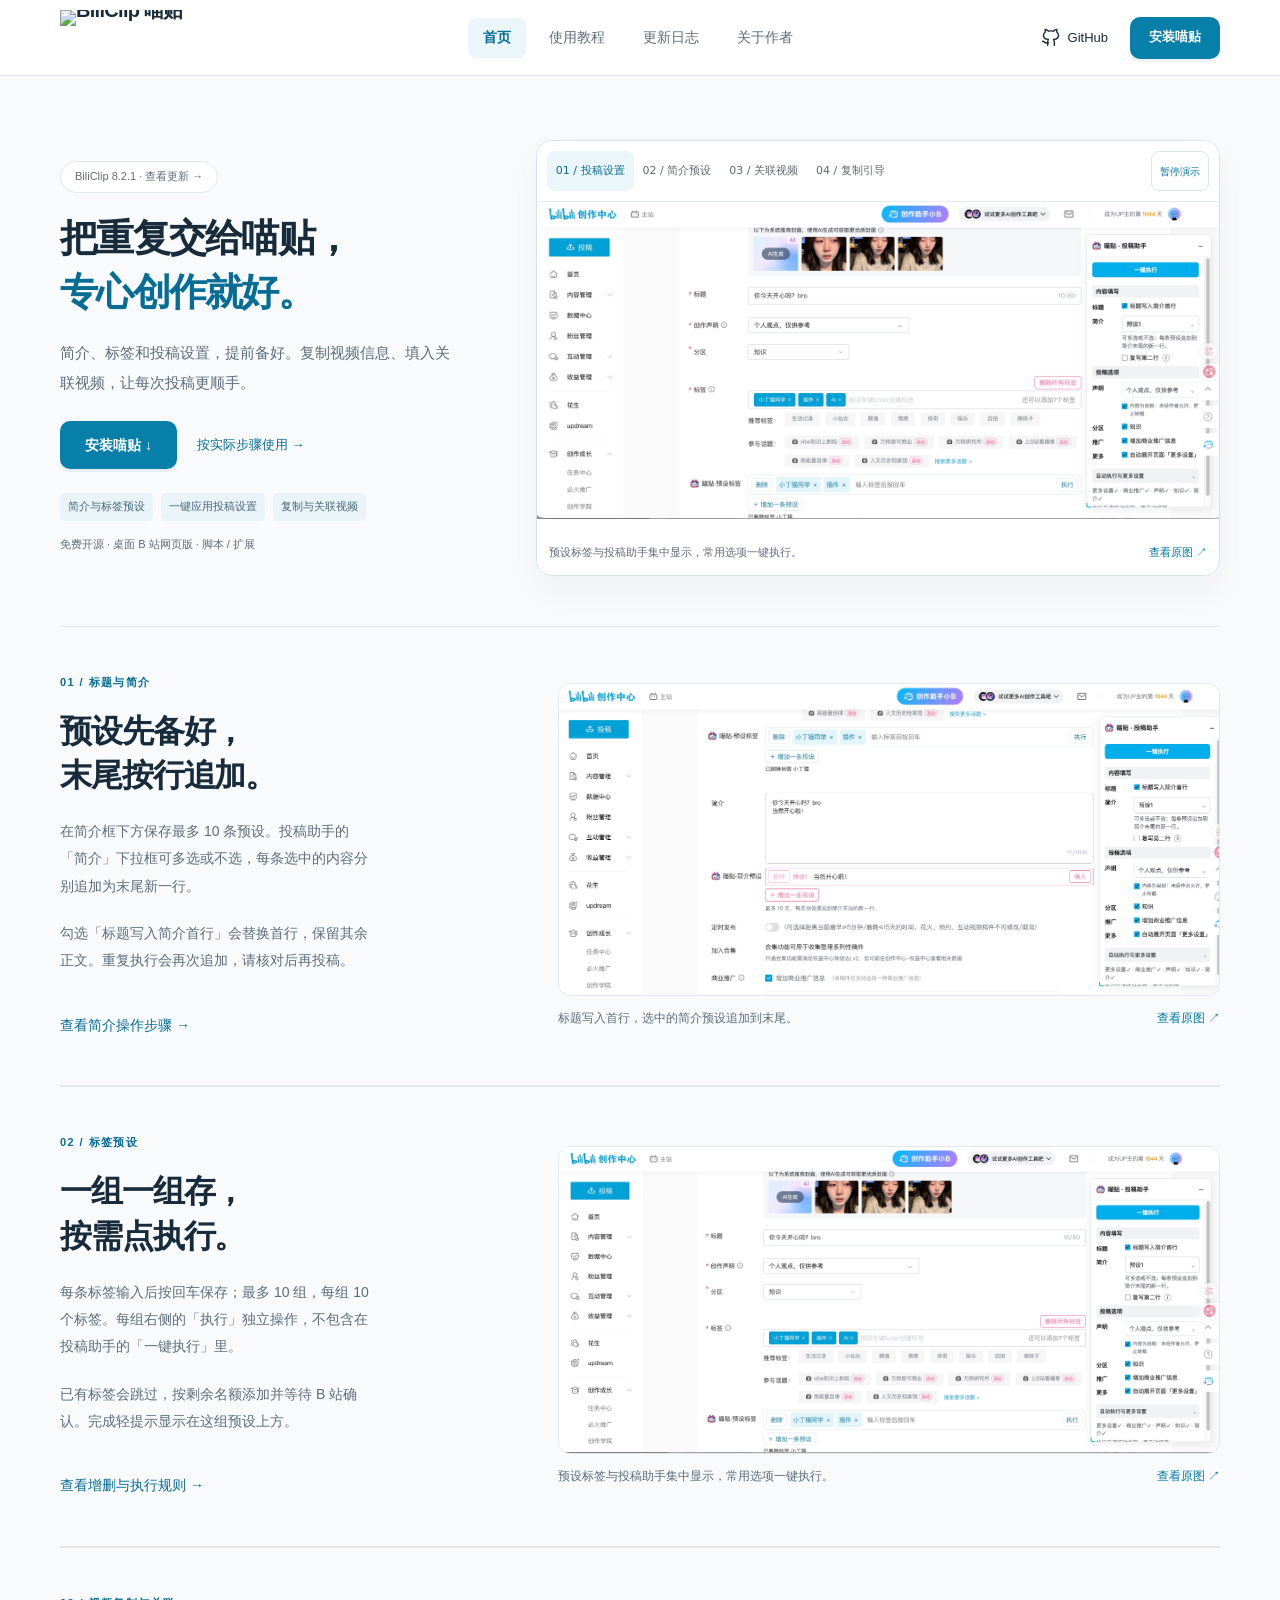
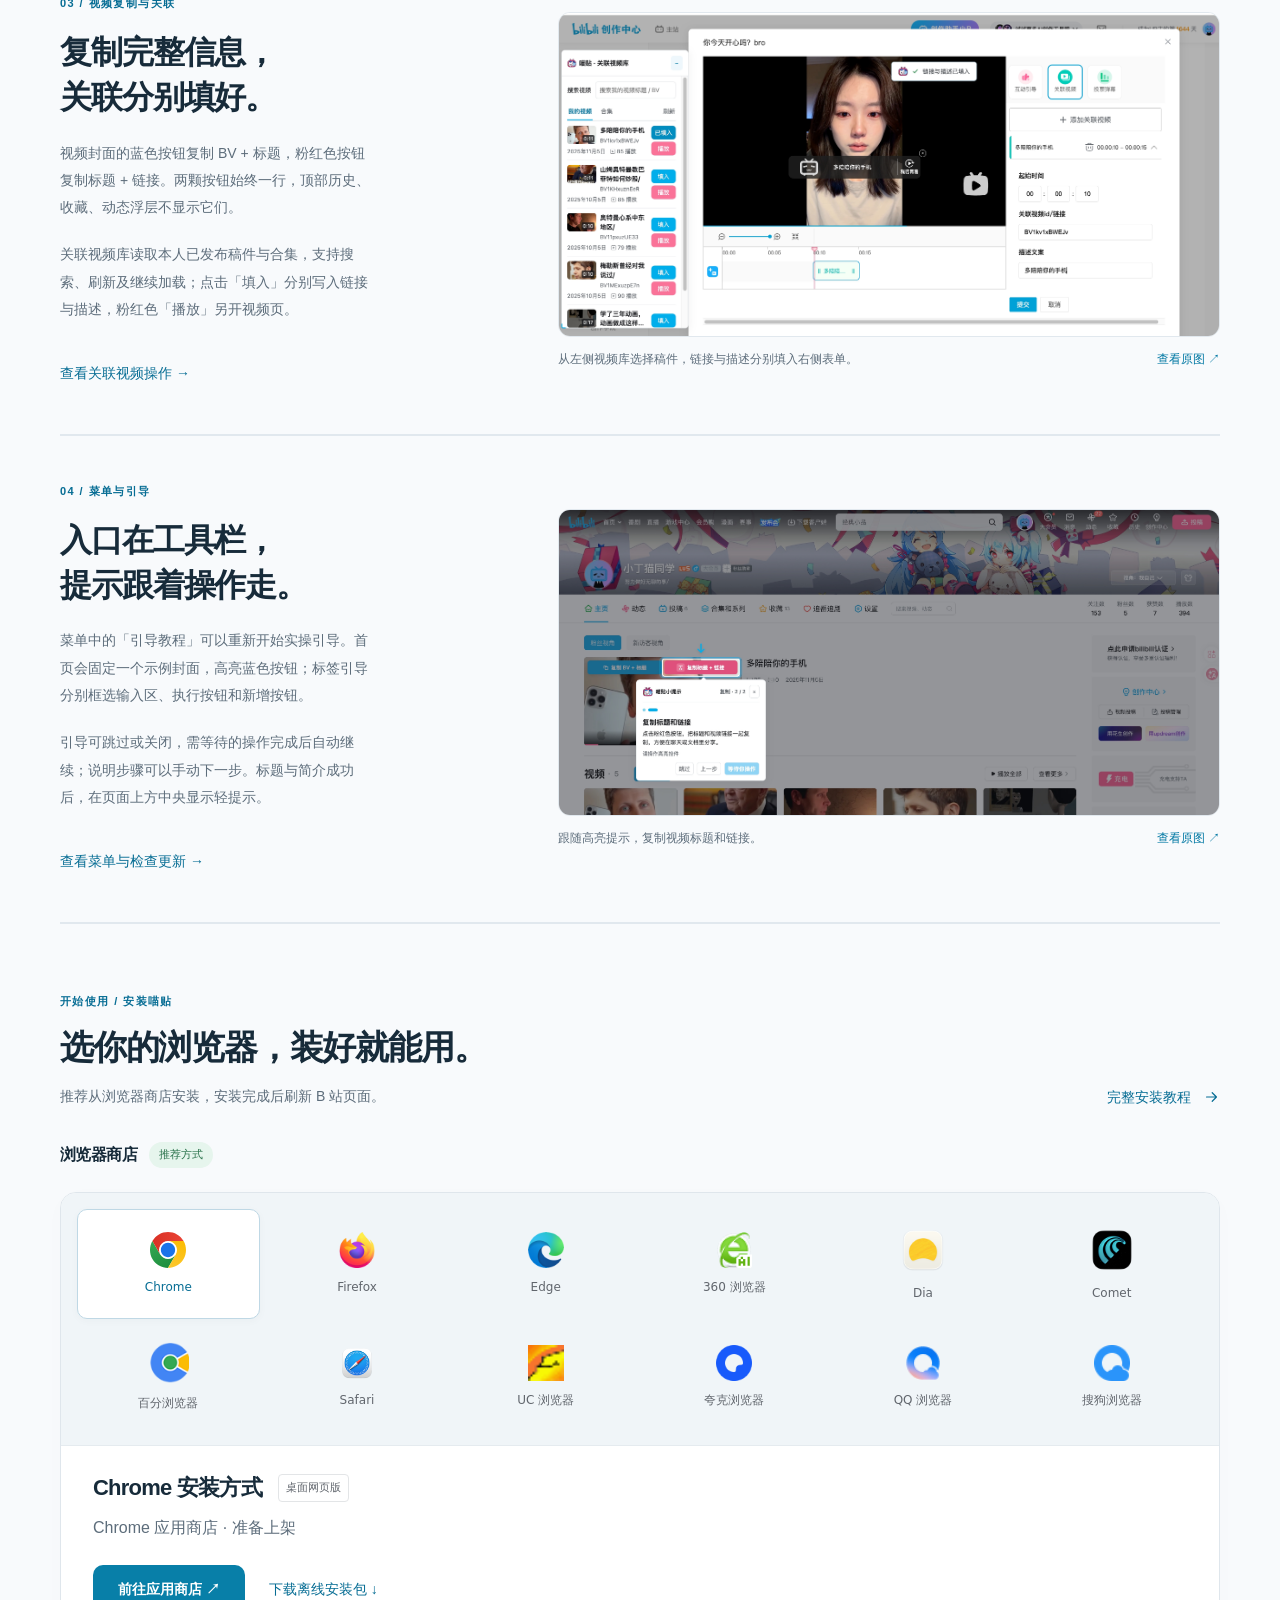
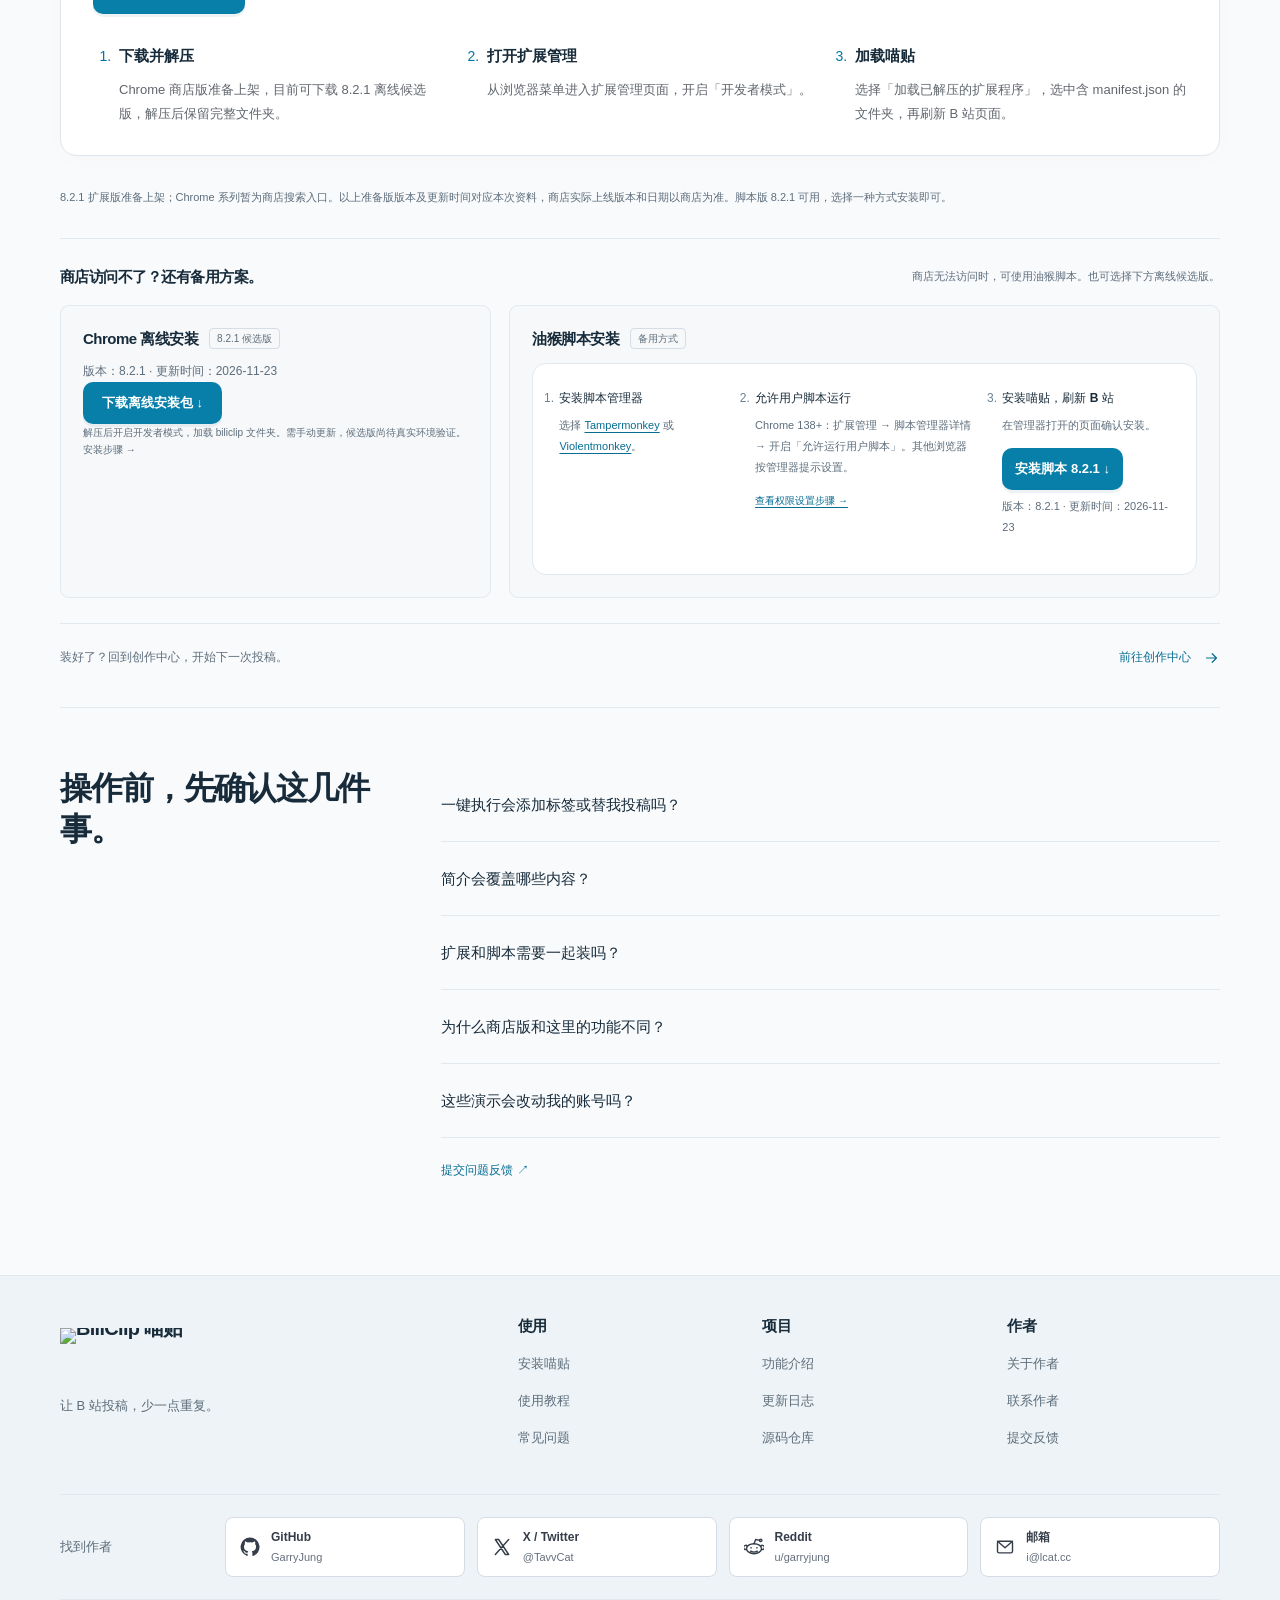
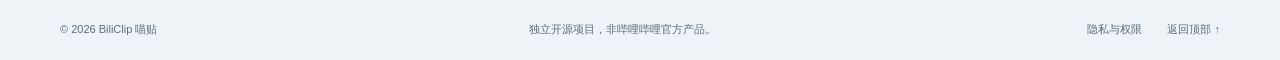
==== commit b24f1893: "Improve README with real product screenshots and enlarge Dia and Comet logos" ====
--- a/index.html
+++ b/index.html
@@ -1,6 +1,6 @@
 <!DOCTYPE html>
 
-<html lang="zh-CN"><head><meta charset="utf-8"/><meta content="width=device-width,initial-scale=1" name="viewport"/><title>B 站投稿助手 · 喵贴 BiliClip</title><meta content="投稿工作台、标签预设、关联视频库。把常用设置提前备好，让 B 站投稿少一点重复。" name="description"/><link href="https://bv.lcat.cc/" rel="canonical"/><meta content="B 站投稿助手 · 喵贴 BiliClip" property="og:title"/><meta content="投稿工作台、标签预设、关联视频库。把常用设置提前备好，让 B 站投稿少一点重复。" property="og:description"/><meta content="https://bv.lcat.cc/assets/og-biliclip-square.png" property="og:image"/><meta content="https://bv.lcat.cc/" property="og:url"/><meta content="#fafbfc" name="theme-color"/><link href="favicon.png" rel="icon"/><link href="assets/apple-touch-icon.png" rel="apple-touch-icon"/><link href="assets/site.css?v=6a911f7ce98b" rel="stylesheet"/><script defer="" src="assets/site.js?v=ca9e370c4918"></script><link href="assets/site-refresh.css?v=49cdedc548c6" rel="stylesheet"/></head><body class="page-index" id="top"><a class="skip" href="#main">跳到正文</a><header class="site-header"><div class="container header-inner"><a aria-label="喵贴 BiliClip 首页" class="brand" href="index.html"><img alt="BiliClip 喵贴" class="header-wordmark" height="700" src="logo-header.png" width="2180"/></a><button aria-controls="main-nav" aria-expanded="false" aria-label="展开导航" class="menu-toggle"><svg aria-hidden="true" class="icon" fill="none" stroke="currentColor" stroke-linecap="round" stroke-linejoin="round" stroke-width="1.7" viewbox="0 0 24 24"><path d="M4 6h16M4 12h16M4 18h16"></path></svg></button><nav aria-label="主导航" id="main-nav"><a aria-current="page" href="index.html">首页</a><a href="tutorial.html">使用教程</a><a href="changelog.html">更新日志</a><a href="author.html">关于作者</a></nav><div class="header-actions"><a class="github-link" href="https://github.com/GarryJung/BiliClip" rel="noopener noreferrer" target="_blank"><svg aria-hidden="true" class="icon" fill="none" stroke="currentColor" stroke-linecap="round" stroke-linejoin="round" stroke-width="1.7" viewbox="0 0 24 24"><path d="M9 19c-5 1-5-2-7-2m14 5v-4a4 4 0 0 0-1-3c3 0 6-1 6-5 0-1-1-3-2-4 0-1 0-2 0-3-2 0-3 1-4 2a15 15 0 0 0-6 0C8 4 7 3 5 3c0 1 0 2 0 3-1 1-2 3-2 4 0 4 3 5 6 5-1 1-1 2-1 3v4"></path></svg><span>GitHub</span></a><a class="button small" href="#install">安装喵贴</a></div></div></header><main id="main"><section class="container hero"><div class="hero-copy"><a class="release-link" href="changelog.html">BiliClip 8.2.1 · 查看更新 →</a><h1>把重复交给喵贴，<br/><span>专心创作就好。</span></h1><p class="hero-lead">简介、标签和投稿设置，提前备好。复制视频信息、填入关联视频，让每次投稿更顺手。</p><div class="hero-actions"><a class="button" href="#install">安装喵贴 ↓</a><a class="text-link" href="tutorial.html#workbench">按实际步骤使用 →</a></div><div aria-label="常用功能" class="hero-scenarios"><span>简介与标签预设</span><span>一键应用投稿设置</span><span>复制与关联视频</span></div><div class="hero-meta">免费开源 · 桌面 B 站网页版 · 脚本 / 扩展</div></div><div class="hero-product"><div class="scene-gallery" data-scene-gallery=""><div class="scene-toolbar"><div aria-label="喵贴实际使用场景" role="tablist"><button aria-controls="scene-upload" aria-selected="true" id="tab-upload" role="tab" tabindex="0" type="button">01 / 投稿设置</button><button aria-controls="scene-description" aria-selected="false" id="tab-description" role="tab" tabindex="-1" type="button">02 / 简介预设</button><button aria-controls="scene-library" aria-selected="false" id="tab-library" role="tab" tabindex="-1" type="button">03 / 关联视频</button><button aria-controls="scene-copy" aria-selected="false" id="tab-copy" role="tab" tabindex="-1" type="button">04 / 复制引导</button></div><button aria-pressed="false" class="scene-play" type="button">播放演示</button></div><div aria-labelledby="tab-upload" class="scene-panel" id="scene-upload" role="tabpanel"><figure class="current-figure real-figure"><a aria-label="查看投稿设置原图（新标签页）" href="assets/screenshots/real-upload.jpg" rel="noopener" target="_blank"><img alt="投稿设置：预设标签与投稿助手集中显示，常用选项一键执行。" height="1420" loading="lazy" src="assets/screenshots/real-upload.jpg" width="3056"/></a><figcaption><span>预设标签与投稿助手集中显示，常用选项一键执行。</span><a href="assets/screenshots/real-upload.jpg" rel="noopener" target="_blank">查看原图 ↗</a></figcaption></figure></div><div aria-labelledby="tab-description" class="scene-panel" hidden="" id="scene-description" role="tabpanel"><figure class="current-figure real-figure"><a aria-label="查看简介预设原图（新标签页）" href="assets/screenshots/real-description.jpg" rel="noopener" target="_blank"><img alt="简介预设：标题写入首行，选中的简介预设追加到末尾。" height="1420" loading="lazy" src="assets/screenshots/real-description.jpg" width="3056"/></a><figcaption><span>标题写入首行，选中的简介预设追加到末尾。</span><a href="assets/screenshots/real-description.jpg" rel="noopener" target="_blank">查看原图 ↗</a></figcaption></figure></div><div aria-labelledby="tab-library" class="scene-panel" hidden="" id="scene-library" role="tabpanel"><figure class="current-figure real-figure"><a aria-label="查看关联视频原图（新标签页）" href="assets/screenshots/real-library.jpg" rel="noopener" target="_blank"><img alt="关联视频：从左侧视频库选择稿件，链接与描述分别填入右侧表单。" height="1420" loading="lazy" src="assets/screenshots/real-library.jpg" width="3056"/></a><figcaption><span>从左侧视频库选择稿件，链接与描述分别填入右侧表单。</span><a href="assets/screenshots/real-library.jpg" rel="noopener" target="_blank">查看原图 ↗</a></figcaption></figure></div><div aria-labelledby="tab-copy" class="scene-panel" hidden="" id="scene-copy" role="tabpanel"><figure class="current-figure real-figure"><a aria-label="查看复制引导原图（新标签页）" href="assets/screenshots/real-copy.jpg" rel="noopener" target="_blank"><img alt="复制引导：跟随高亮提示，复制视频标题和链接。" height="1420" loading="lazy" src="assets/screenshots/real-copy.jpg" width="3056"/></a><figcaption><span>跟随高亮提示，复制视频标题和链接。</span><a href="assets/screenshots/real-copy.jpg" rel="noopener" target="_blank">查看原图 ↗</a></figcaption></figure></div></div></div></section>
+<html lang="zh-CN"><head><meta charset="utf-8"/><meta content="width=device-width,initial-scale=1" name="viewport"/><title>B 站投稿助手 · 喵贴 BiliClip</title><meta content="投稿工作台、标签预设、关联视频库。把常用设置提前备好，让 B 站投稿少一点重复。" name="description"/><link href="https://bv.lcat.cc/" rel="canonical"/><meta content="B 站投稿助手 · 喵贴 BiliClip" property="og:title"/><meta content="投稿工作台、标签预设、关联视频库。把常用设置提前备好，让 B 站投稿少一点重复。" property="og:description"/><meta content="https://bv.lcat.cc/assets/og-biliclip-square.png" property="og:image"/><meta content="https://bv.lcat.cc/" property="og:url"/><meta content="#fafbfc" name="theme-color"/><link href="favicon.png" rel="icon"/><link href="assets/apple-touch-icon.png" rel="apple-touch-icon"/><link href="assets/site.css?v=6a911f7ce98b" rel="stylesheet"/><script defer="" src="assets/site.js?v=ca9e370c4918"></script><link href="assets/site-refresh.css?v=20e86e0da3e3" rel="stylesheet"/></head><body class="page-index" id="top"><a class="skip" href="#main">跳到正文</a><header class="site-header"><div class="container header-inner"><a aria-label="喵贴 BiliClip 首页" class="brand" href="index.html"><img alt="BiliClip 喵贴" class="header-wordmark" height="700" src="logo-header.png" width="2180"/></a><button aria-controls="main-nav" aria-expanded="false" aria-label="展开导航" class="menu-toggle"><svg aria-hidden="true" class="icon" fill="none" stroke="currentColor" stroke-linecap="round" stroke-linejoin="round" stroke-width="1.7" viewbox="0 0 24 24"><path d="M4 6h16M4 12h16M4 18h16"></path></svg></button><nav aria-label="主导航" id="main-nav"><a aria-current="page" href="index.html">首页</a><a href="tutorial.html">使用教程</a><a href="changelog.html">更新日志</a><a href="author.html">关于作者</a></nav><div class="header-actions"><a class="github-link" href="https://github.com/GarryJung/BiliClip" rel="noopener noreferrer" target="_blank"><svg aria-hidden="true" class="icon" fill="none" stroke="currentColor" stroke-linecap="round" stroke-linejoin="round" stroke-width="1.7" viewbox="0 0 24 24"><path d="M9 19c-5 1-5-2-7-2m14 5v-4a4 4 0 0 0-1-3c3 0 6-1 6-5 0-1-1-3-2-4 0-1 0-2 0-3-2 0-3 1-4 2a15 15 0 0 0-6 0C8 4 7 3 5 3c0 1 0 2 0 3-1 1-2 3-2 4 0 4 3 5 6 5-1 1-1 2-1 3v4"></path></svg><span>GitHub</span></a><a class="button small" href="#install">安装喵贴</a></div></div></header><main id="main"><section class="container hero"><div class="hero-copy"><a class="release-link" href="changelog.html">BiliClip 8.2.1 · 查看更新 →</a><h1>把重复交给喵贴，<br/><span>专心创作就好。</span></h1><p class="hero-lead">简介、标签和投稿设置，提前备好。复制视频信息、填入关联视频，让每次投稿更顺手。</p><div class="hero-actions"><a class="button" href="#install">安装喵贴 ↓</a><a class="text-link" href="tutorial.html#workbench">按实际步骤使用 →</a></div><div aria-label="常用功能" class="hero-scenarios"><span>简介与标签预设</span><span>一键应用投稿设置</span><span>复制与关联视频</span></div><div class="hero-meta">免费开源 · 桌面 B 站网页版 · 脚本 / 扩展</div></div><div class="hero-product"><div class="scene-gallery" data-scene-gallery=""><div class="scene-toolbar"><div aria-label="喵贴实际使用场景" role="tablist"><button aria-controls="scene-upload" aria-selected="true" id="tab-upload" role="tab" tabindex="0" type="button">01 / 投稿设置</button><button aria-controls="scene-description" aria-selected="false" id="tab-description" role="tab" tabindex="-1" type="button">02 / 简介预设</button><button aria-controls="scene-library" aria-selected="false" id="tab-library" role="tab" tabindex="-1" type="button">03 / 关联视频</button><button aria-controls="scene-copy" aria-selected="false" id="tab-copy" role="tab" tabindex="-1" type="button">04 / 复制引导</button></div><button aria-pressed="false" class="scene-play" type="button">播放演示</button></div><div aria-labelledby="tab-upload" class="scene-panel" id="scene-upload" role="tabpanel"><figure class="current-figure real-figure"><a aria-label="查看投稿设置原图（新标签页）" href="assets/screenshots/real-upload.jpg" rel="noopener" target="_blank"><img alt="投稿设置：预设标签与投稿助手集中显示，常用选项一键执行。" height="1420" loading="lazy" src="assets/screenshots/real-upload.jpg" width="3056"/></a><figcaption><span>预设标签与投稿助手集中显示，常用选项一键执行。</span><a href="assets/screenshots/real-upload.jpg" rel="noopener" target="_blank">查看原图 ↗</a></figcaption></figure></div><div aria-labelledby="tab-description" class="scene-panel" hidden="" id="scene-description" role="tabpanel"><figure class="current-figure real-figure"><a aria-label="查看简介预设原图（新标签页）" href="assets/screenshots/real-description.jpg" rel="noopener" target="_blank"><img alt="简介预设：标题写入首行，选中的简介预设追加到末尾。" height="1420" loading="lazy" src="assets/screenshots/real-description.jpg" width="3056"/></a><figcaption><span>标题写入首行，选中的简介预设追加到末尾。</span><a href="assets/screenshots/real-description.jpg" rel="noopener" target="_blank">查看原图 ↗</a></figcaption></figure></div><div aria-labelledby="tab-library" class="scene-panel" hidden="" id="scene-library" role="tabpanel"><figure class="current-figure real-figure"><a aria-label="查看关联视频原图（新标签页）" href="assets/screenshots/real-library.jpg" rel="noopener" target="_blank"><img alt="关联视频：从左侧视频库选择稿件，链接与描述分别填入右侧表单。" height="1420" loading="lazy" src="assets/screenshots/real-library.jpg" width="3056"/></a><figcaption><span>从左侧视频库选择稿件，链接与描述分别填入右侧表单。</span><a href="assets/screenshots/real-library.jpg" rel="noopener" target="_blank">查看原图 ↗</a></figcaption></figure></div><div aria-labelledby="tab-copy" class="scene-panel" hidden="" id="scene-copy" role="tabpanel"><figure class="current-figure real-figure"><a aria-label="查看复制引导原图（新标签页）" href="assets/screenshots/real-copy.jpg" rel="noopener" target="_blank"><img alt="复制引导：跟随高亮提示，复制视频标题和链接。" height="1420" loading="lazy" src="assets/screenshots/real-copy.jpg" width="3056"/></a><figcaption><span>跟随高亮提示，复制视频标题和链接。</span><a href="assets/screenshots/real-copy.jpg" rel="noopener" target="_blank">查看原图 ↗</a></figcaption></figure></div></div></div></section>
 <section class="container feature-row" id="features"><div class="feature-copy"><span class="eyebrow">01 / 标题与简介</span><h2>预设先备好，<br/>末尾按行追加。</h2><p>在简介框下方保存最多 10 条预设。投稿助手的「简介」下拉框可多选或不选，每条选中的内容分别追加为末尾新一行。</p><p>勾选「标题写入简介首行」会替换首行，保留其余正文。重复执行会再次追加，请核对后再投稿。</p><a class="text-link" href="tutorial.html#description">查看简介操作步骤 →</a></div><figure class="current-figure real-figure"><a aria-label="查看简介预设原图（新标签页）" href="assets/screenshots/real-description.jpg" rel="noopener" target="_blank"><img alt="简介预设：标题写入首行，选中的简介预设追加到末尾。" height="1420" loading="lazy" src="assets/screenshots/real-description.jpg" width="3056"/></a><figcaption><span>标题写入首行，选中的简介预设追加到末尾。</span><a href="assets/screenshots/real-description.jpg" rel="noopener" target="_blank">查看原图 ↗</a></figcaption></figure></section>
 <section class="container feature-row" id="presets"><div class="feature-copy"><span class="eyebrow">02 / 标签预设</span><h2>一组一组存，<br/>按需点执行。</h2><p>每条标签输入后按回车保存；最多 10 组，每组 10 个标签。每组右侧的「执行」独立操作，不包含在投稿助手的「一键执行」里。</p><p>已有标签会跳过，按剩余名额添加并等待 B 站确认。完成轻提示显示在这组预设上方。</p><a class="text-link" href="tutorial.html#tags">查看增删与执行规则 →</a></div><figure class="current-figure real-figure"><a aria-label="查看投稿设置原图（新标签页）" href="assets/screenshots/real-upload.jpg" rel="noopener" target="_blank"><img alt="投稿设置：预设标签与投稿助手集中显示，常用选项一键执行。" height="1420" loading="lazy" src="assets/screenshots/real-upload.jpg" width="3056"/></a><figcaption><span>预设标签与投稿助手集中显示，常用选项一键执行。</span><a href="assets/screenshots/real-upload.jpg" rel="noopener" target="_blank">查看原图 ↗</a></figcaption></figure></section>
 <section class="container feature-row" id="library"><div class="feature-copy"><span class="eyebrow">03 / 视频复制与关联</span><h2>复制完整信息，<br/>关联分别填好。</h2><p>视频封面的蓝色按钮复制 BV + 标题，粉红色按钮复制标题 + 链接。两颗按钮始终一行，顶部历史、收藏、动态浮层不显示它们。</p><p>关联视频库读取本人已发布稿件与合集，支持搜索、刷新及继续加载；点击「填入」分别写入链接与描述，粉红色「播放」另开视频页。</p><a class="text-link" href="tutorial.html#library">查看关联视频操作 →</a></div><figure class="current-figure real-figure"><a aria-label="查看关联视频原图（新标签页）" href="assets/screenshots/real-library.jpg" rel="noopener" target="_blank"><img alt="关联视频：从左侧视频库选择稿件，链接与描述分别填入右侧表单。" height="1420" loading="lazy" src="assets/screenshots/real-library.jpg" width="3056"/></a><figcaption><span>从左侧视频库选择稿件，链接与描述分别填入右侧表单。</span><a href="assets/screenshots/real-library.jpg" rel="noopener" target="_blank">查看原图 ↗</a></figcaption></figure></section>
--- a/assets/site-refresh.css
+++ b/assets/site-refresh.css
@@ -29,3 +29,6 @@
 
 .browser-tabs [data-install-browser="cent"] img{width:42px;height:42px;object-fit:cover;object-position:left}
 @media(max-width:600px){.browser-tabs [data-install-browser="cent"] img{width:36px;height:36px}}
+/* Match the perceived size of application icons with generous built-in padding. */
+.browser-tabs [data-install-browser="dia"] img,.browser-tabs [data-install-browser="comet"] img{width:48px;height:48px;object-fit:contain}
+@media(max-width:600px){.browser-tabs [data-install-browser="dia"] img,.browser-tabs [data-install-browser="comet"] img{width:42px;height:42px}}
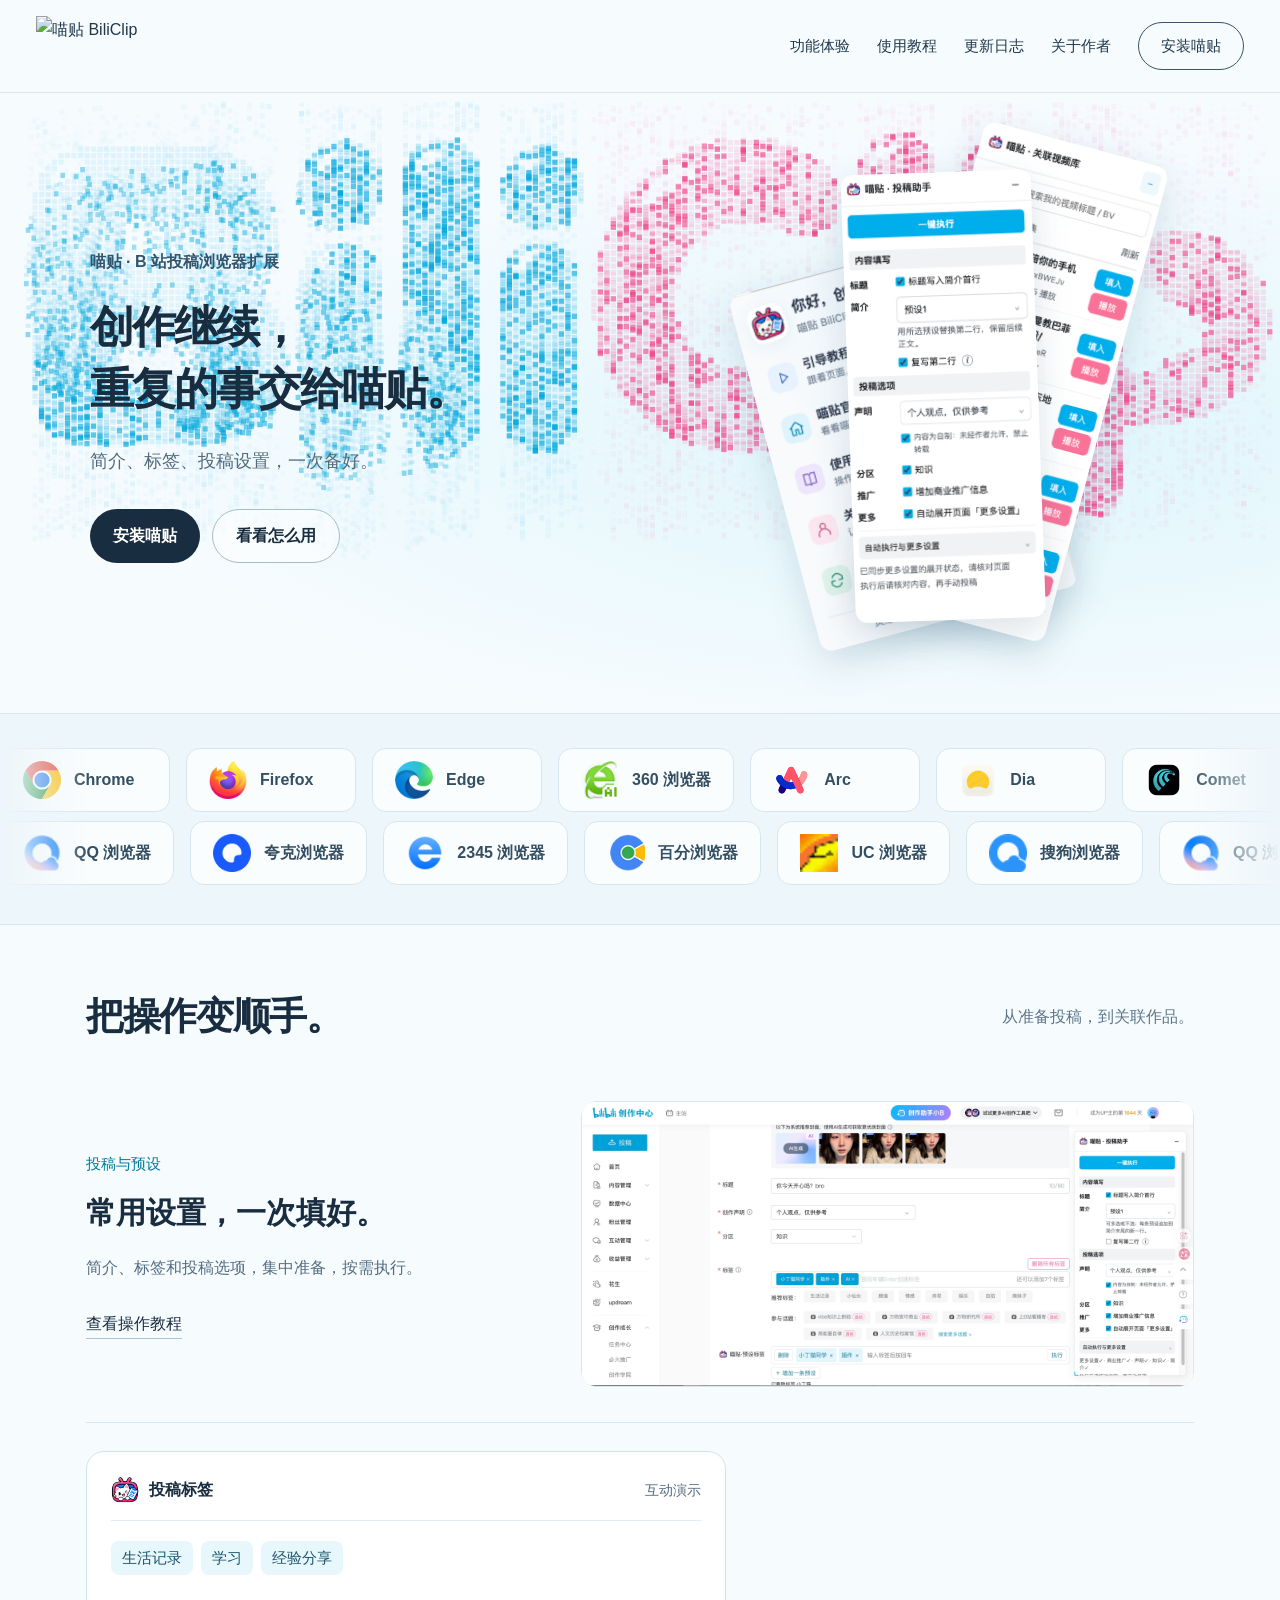
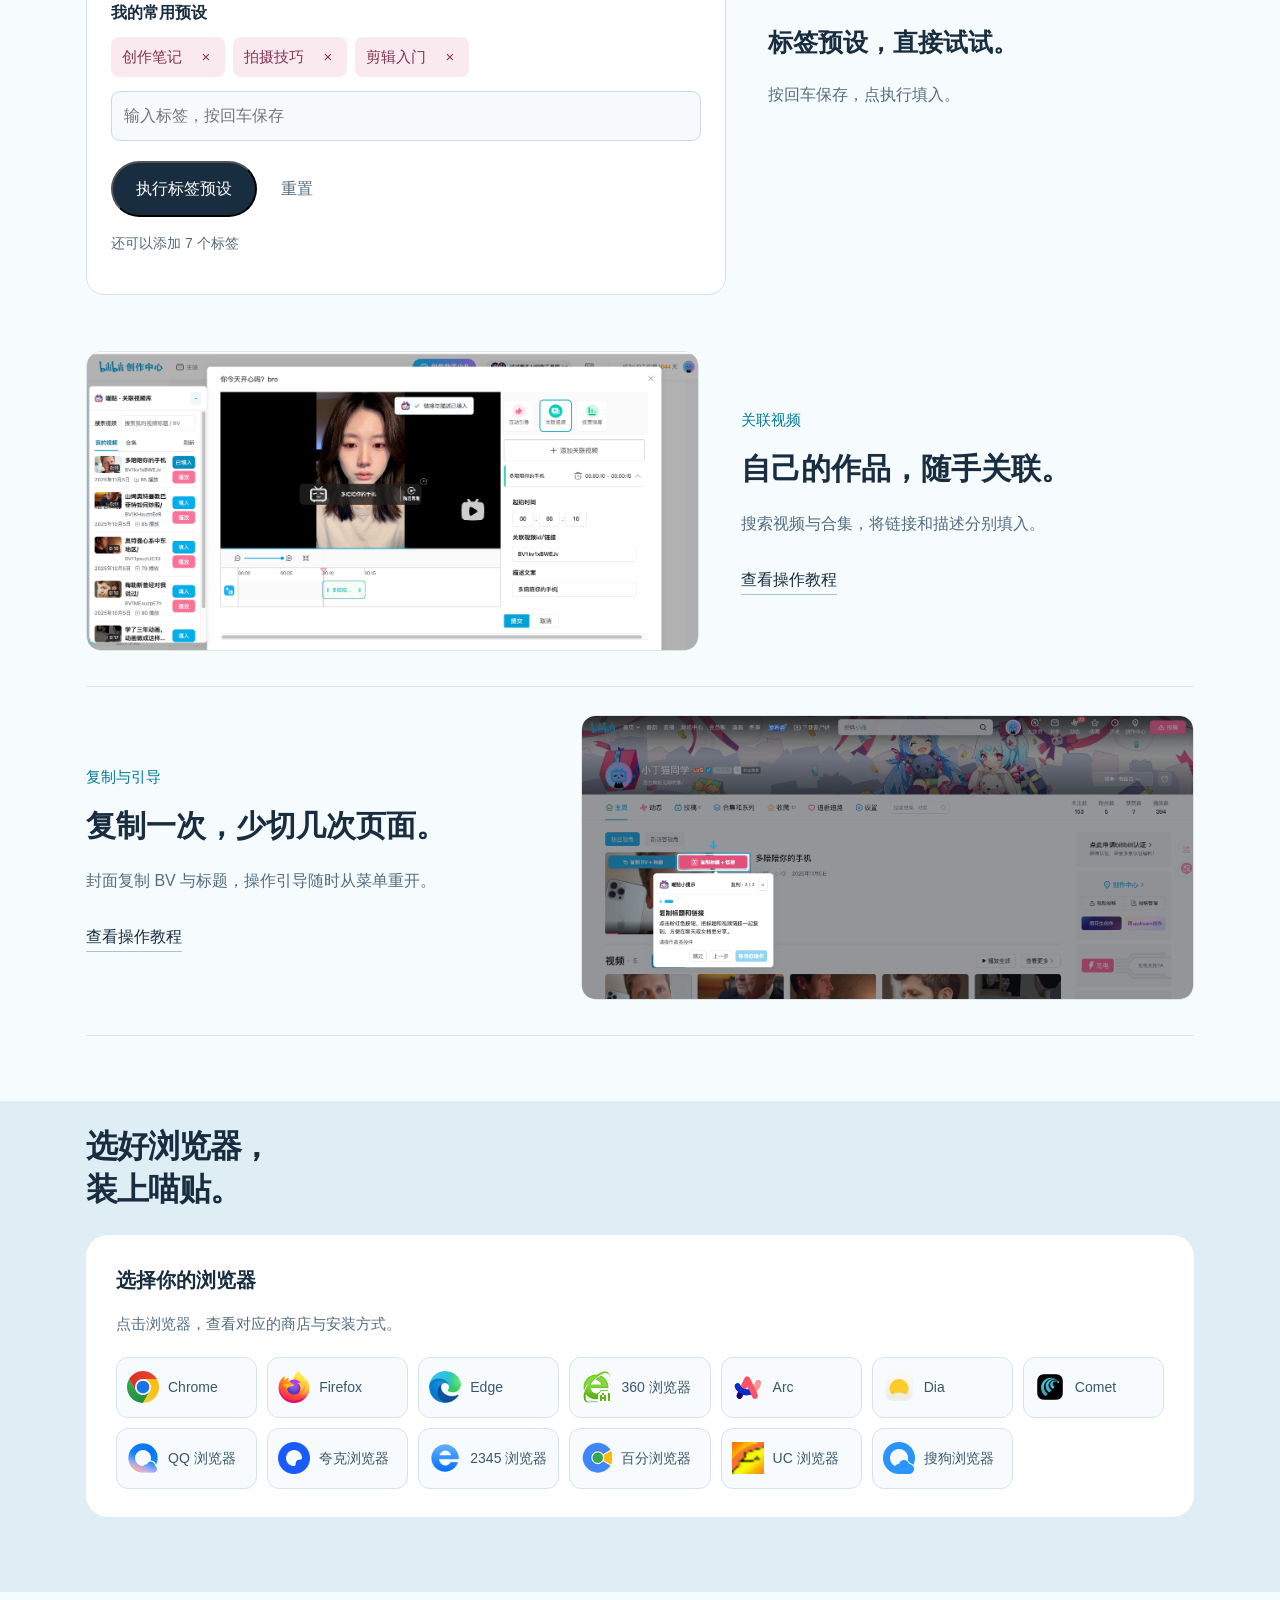
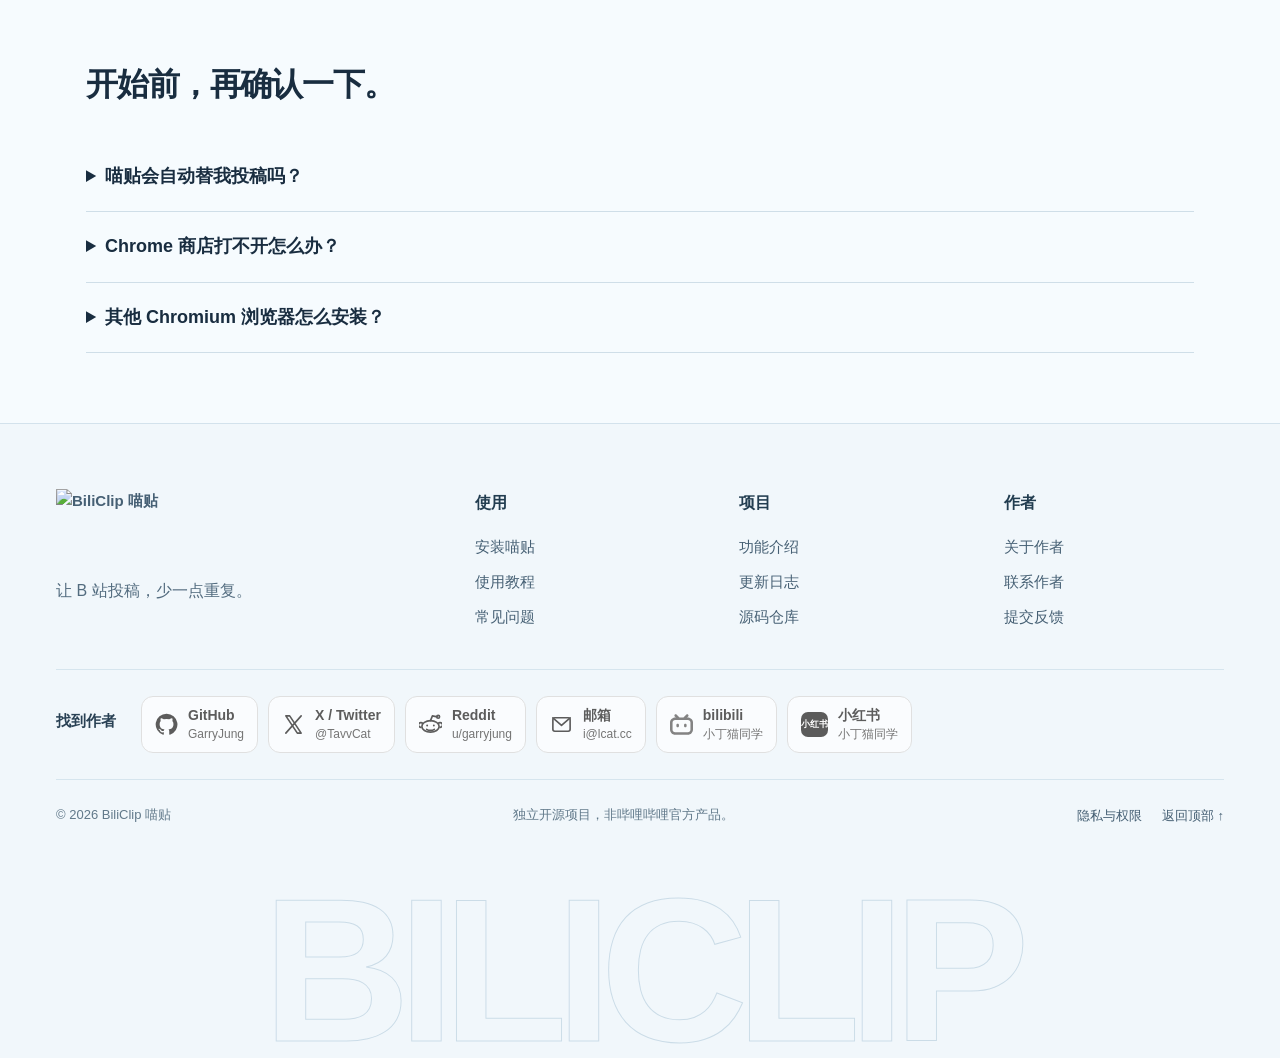
==== commit 54f61aae: "Publish BiliClip website 3.0 and remove legacy scripts and releases" ====
--- a/index.html
+++ b/index.html
@@ -1,7 +1,3 @@
 <!DOCTYPE html>
 
-<html lang="zh-CN"><head><meta charset="utf-8"/><meta content="width=device-width,initial-scale=1" name="viewport"/><title>B 站投稿助手 · 喵贴 BiliClip</title><meta content="投稿工作台、标签预设、关联视频库。把常用设置提前备好，让 B 站投稿少一点重复。" name="description"/><link href="https://bv.lcat.cc/" rel="canonical"/><meta content="B 站投稿助手 · 喵贴 BiliClip" property="og:title"/><meta content="投稿工作台、标签预设、关联视频库。把常用设置提前备好，让 B 站投稿少一点重复。" property="og:description"/><meta content="https://bv.lcat.cc/assets/og-biliclip-square.png" property="og:image"/><meta content="https://bv.lcat.cc/" property="og:url"/><meta content="#fafbfc" name="theme-color"/><link href="favicon.png" rel="icon"/><link href="assets/apple-touch-icon.png" rel="apple-touch-icon"/><link href="assets/site.css?v=6a911f7ce98b" rel="stylesheet"/><script defer="" src="assets/site.js?v=ca9e370c4918"></script><link href="assets/site-refresh.css?v=20e86e0da3e3" rel="stylesheet"/></head><body class="page-index" id="top"><a class="skip" href="#main">跳到正文</a><header class="site-header"><div class="container header-inner"><a aria-label="喵贴 BiliClip 首页" class="brand" href="index.html"><img alt="BiliClip 喵贴" class="header-wordmark" height="700" src="logo-header.png" width="2180"/></a><button aria-controls="main-nav" aria-expanded="false" aria-label="展开导航" class="menu-toggle"><svg aria-hidden="true" class="icon" fill="none" stroke="currentColor" stroke-linecap="round" stroke-linejoin="round" stroke-width="1.7" viewbox="0 0 24 24"><path d="M4 6h16M4 12h16M4 18h16"></path></svg></button><nav aria-label="主导航" id="main-nav"><a aria-current="page" href="index.html">首页</a><a href="tutorial.html">使用教程</a><a href="changelog.html">更新日志</a><a href="author.html">关于作者</a></nav><div class="header-actions"><a class="github-link" href="https://github.com/GarryJung/BiliClip" rel="noopener noreferrer" target="_blank"><svg aria-hidden="true" class="icon" fill="none" stroke="currentColor" stroke-linecap="round" stroke-linejoin="round" stroke-width="1.7" viewbox="0 0 24 24"><path d="M9 19c-5 1-5-2-7-2m14 5v-4a4 4 0 0 0-1-3c3 0 6-1 6-5 0-1-1-3-2-4 0-1 0-2 0-3-2 0-3 1-4 2a15 15 0 0 0-6 0C8 4 7 3 5 3c0 1 0 2 0 3-1 1-2 3-2 4 0 4 3 5 6 5-1 1-1 2-1 3v4"></path></svg><span>GitHub</span></a><a class="button small" href="#install">安装喵贴</a></div></div></header><main id="main"><section class="container hero"><div class="hero-copy"><a class="release-link" href="changelog.html">BiliClip 8.2.1 · 查看更新 →</a><h1>把重复交给喵贴，<br/><span>专心创作就好。</span></h1><p class="hero-lead">简介、标签和投稿设置，提前备好。复制视频信息、填入关联视频，让每次投稿更顺手。</p><div class="hero-actions"><a class="button" href="#install">安装喵贴 ↓</a><a class="text-link" href="tutorial.html#workbench">按实际步骤使用 →</a></div><div aria-label="常用功能" class="hero-scenarios"><span>简介与标签预设</span><span>一键应用投稿设置</span><span>复制与关联视频</span></div><div class="hero-meta">免费开源 · 桌面 B 站网页版 · 脚本 / 扩展</div></div><div class="hero-product"><div class="scene-gallery" data-scene-gallery=""><div class="scene-toolbar"><div aria-label="喵贴实际使用场景" role="tablist"><button aria-controls="scene-upload" aria-selected="true" id="tab-upload" role="tab" tabindex="0" type="button">01 / 投稿设置</button><button aria-controls="scene-description" aria-selected="false" id="tab-description" role="tab" tabindex="-1" type="button">02 / 简介预设</button><button aria-controls="scene-library" aria-selected="false" id="tab-library" role="tab" tabindex="-1" type="button">03 / 关联视频</button><button aria-controls="scene-copy" aria-selected="false" id="tab-copy" role="tab" tabindex="-1" type="button">04 / 复制引导</button></div><button aria-pressed="false" class="scene-play" type="button">播放演示</button></div><div aria-labelledby="tab-upload" class="scene-panel" id="scene-upload" role="tabpanel"><figure class="current-figure real-figure"><a aria-label="查看投稿设置原图（新标签页）" href="assets/screenshots/real-upload.jpg" rel="noopener" target="_blank"><img alt="投稿设置：预设标签与投稿助手集中显示，常用选项一键执行。" height="1420" loading="lazy" src="assets/screenshots/real-upload.jpg" width="3056"/></a><figcaption><span>预设标签与投稿助手集中显示，常用选项一键执行。</span><a href="assets/screenshots/real-upload.jpg" rel="noopener" target="_blank">查看原图 ↗</a></figcaption></figure></div><div aria-labelledby="tab-description" class="scene-panel" hidden="" id="scene-description" role="tabpanel"><figure class="current-figure real-figure"><a aria-label="查看简介预设原图（新标签页）" href="assets/screenshots/real-description.jpg" rel="noopener" target="_blank"><img alt="简介预设：标题写入首行，选中的简介预设追加到末尾。" height="1420" loading="lazy" src="assets/screenshots/real-description.jpg" width="3056"/></a><figcaption><span>标题写入首行，选中的简介预设追加到末尾。</span><a href="assets/screenshots/real-description.jpg" rel="noopener" target="_blank">查看原图 ↗</a></figcaption></figure></div><div aria-labelledby="tab-library" class="scene-panel" hidden="" id="scene-library" role="tabpanel"><figure class="current-figure real-figure"><a aria-label="查看关联视频原图（新标签页）" href="assets/screenshots/real-library.jpg" rel="noopener" target="_blank"><img alt="关联视频：从左侧视频库选择稿件，链接与描述分别填入右侧表单。" height="1420" loading="lazy" src="assets/screenshots/real-library.jpg" width="3056"/></a><figcaption><span>从左侧视频库选择稿件，链接与描述分别填入右侧表单。</span><a href="assets/screenshots/real-library.jpg" rel="noopener" target="_blank">查看原图 ↗</a></figcaption></figure></div><div aria-labelledby="tab-copy" class="scene-panel" hidden="" id="scene-copy" role="tabpanel"><figure class="current-figure real-figure"><a aria-label="查看复制引导原图（新标签页）" href="assets/screenshots/real-copy.jpg" rel="noopener" target="_blank"><img alt="复制引导：跟随高亮提示，复制视频标题和链接。" height="1420" loading="lazy" src="assets/screenshots/real-copy.jpg" width="3056"/></a><figcaption><span>跟随高亮提示，复制视频标题和链接。</span><a href="assets/screenshots/real-copy.jpg" rel="noopener" target="_blank">查看原图 ↗</a></figcaption></figure></div></div></div></section>
-<section class="container feature-row" id="features"><div class="feature-copy"><span class="eyebrow">01 / 标题与简介</span><h2>预设先备好，<br/>末尾按行追加。</h2><p>在简介框下方保存最多 10 条预设。投稿助手的「简介」下拉框可多选或不选，每条选中的内容分别追加为末尾新一行。</p><p>勾选「标题写入简介首行」会替换首行，保留其余正文。重复执行会再次追加，请核对后再投稿。</p><a class="text-link" href="tutorial.html#description">查看简介操作步骤 →</a></div><figure class="current-figure real-figure"><a aria-label="查看简介预设原图（新标签页）" href="assets/screenshots/real-description.jpg" rel="noopener" target="_blank"><img alt="简介预设：标题写入首行，选中的简介预设追加到末尾。" height="1420" loading="lazy" src="assets/screenshots/real-description.jpg" width="3056"/></a><figcaption><span>标题写入首行，选中的简介预设追加到末尾。</span><a href="assets/screenshots/real-description.jpg" rel="noopener" target="_blank">查看原图 ↗</a></figcaption></figure></section>
-<section class="container feature-row" id="presets"><div class="feature-copy"><span class="eyebrow">02 / 标签预设</span><h2>一组一组存，<br/>按需点执行。</h2><p>每条标签输入后按回车保存；最多 10 组，每组 10 个标签。每组右侧的「执行」独立操作，不包含在投稿助手的「一键执行」里。</p><p>已有标签会跳过，按剩余名额添加并等待 B 站确认。完成轻提示显示在这组预设上方。</p><a class="text-link" href="tutorial.html#tags">查看增删与执行规则 →</a></div><figure class="current-figure real-figure"><a aria-label="查看投稿设置原图（新标签页）" href="assets/screenshots/real-upload.jpg" rel="noopener" target="_blank"><img alt="投稿设置：预设标签与投稿助手集中显示，常用选项一键执行。" height="1420" loading="lazy" src="assets/screenshots/real-upload.jpg" width="3056"/></a><figcaption><span>预设标签与投稿助手集中显示，常用选项一键执行。</span><a href="assets/screenshots/real-upload.jpg" rel="noopener" target="_blank">查看原图 ↗</a></figcaption></figure></section>
-<section class="container feature-row" id="library"><div class="feature-copy"><span class="eyebrow">03 / 视频复制与关联</span><h2>复制完整信息，<br/>关联分别填好。</h2><p>视频封面的蓝色按钮复制 BV + 标题，粉红色按钮复制标题 + 链接。两颗按钮始终一行，顶部历史、收藏、动态浮层不显示它们。</p><p>关联视频库读取本人已发布稿件与合集，支持搜索、刷新及继续加载；点击「填入」分别写入链接与描述，粉红色「播放」另开视频页。</p><a class="text-link" href="tutorial.html#library">查看关联视频操作 →</a></div><figure class="current-figure real-figure"><a aria-label="查看关联视频原图（新标签页）" href="assets/screenshots/real-library.jpg" rel="noopener" target="_blank"><img alt="关联视频：从左侧视频库选择稿件，链接与描述分别填入右侧表单。" height="1420" loading="lazy" src="assets/screenshots/real-library.jpg" width="3056"/></a><figcaption><span>从左侧视频库选择稿件，链接与描述分别填入右侧表单。</span><a href="assets/screenshots/real-library.jpg" rel="noopener" target="_blank">查看原图 ↗</a></figcaption></figure></section>
-<section class="container feature-row" id="guide"><div class="feature-copy"><span class="eyebrow">04 / 菜单与引导</span><h2>入口在工具栏，<br/>提示跟着操作走。</h2><p>菜单中的「引导教程」可以重新开始实操引导。首页会固定一个示例封面，高亮蓝色按钮；标签引导分别框选输入区、执行按钮和新增按钮。</p><p>引导可跳过或关闭，需等待的操作完成后自动继续；说明步骤可以手动下一步。标题与简介成功后，在页面上方中央显示轻提示。</p><a class="text-link" href="tutorial.html#menu">查看菜单与检查更新 →</a></div><figure class="current-figure real-figure"><a aria-label="查看复制引导原图（新标签页）" href="assets/screenshots/real-copy.jpg" rel="noopener" target="_blank"><img alt="复制引导：跟随高亮提示，复制视频标题和链接。" height="1420" loading="lazy" src="assets/screenshots/real-copy.jpg" width="3056"/></a><figcaption><span>跟随高亮提示，复制视频标题和链接。</span><a href="assets/screenshots/real-copy.jpg" rel="noopener" target="_blank">查看原图 ↗</a></figcaption></figure></section><section class="container install-section" id="install"><div class="section-heading"><div><span class="eyebrow">开始使用 / 安装喵贴</span><h2 id="install-heading">选你的浏览器，装好就能用。</h2><p class="install-lead">推荐从浏览器商店安装，安装完成后刷新 B 站页面。</p></div><a class="text-link" href="tutorial.html#install">完整安装教程 <svg aria-hidden="true" class="icon" fill="none" stroke="currentColor" stroke-linecap="round" stroke-linejoin="round" stroke-width="1.7" viewbox="0 0 24 24"><path d="M5 12h14m-6-6 6 6-6 6"></path></svg></a></div><div class="install-method-heading"><h3>浏览器商店</h3><span class="recommended-badge">推荐方式</span></div><div class="browser-installer" data-browser-installer=""><div aria-label="选择浏览器查看安装步骤" class="browser-tabs" role="tablist"><button aria-controls="browser-panel-chrome" aria-selected="true" data-install-browser="chrome" id="browser-tab-chrome" role="tab" tabindex="0" type="button"><img alt="" height="36" loading="lazy" src="assets/browser-logos/chrome.svg" width="36"/><span>Chrome</span></button><button aria-controls="browser-panel-firefox" aria-selected="false" data-install-browser="firefox" id="browser-tab-firefox" role="tab" tabindex="-1" type="button"><img alt="" height="36" loading="lazy" src="assets/browser-logos/firefox.png" width="36"/><span>Firefox</span></button><button aria-controls="browser-panel-edge" aria-selected="false" data-install-browser="edge" id="browser-tab-edge" role="tab" tabindex="-1" type="button"><img alt="" height="36" loading="lazy" src="assets/browser-logos/edge.png" width="36"/><span>Edge</span></button><button aria-controls="browser-panel-360" aria-selected="false" data-install-browser="360" id="browser-tab-360" role="tab" tabindex="-1" type="button"><img alt="" height="36" loading="lazy" src="assets/browser-logos/360.png" width="36"/><span>360 浏览器</span></button><button aria-controls="browser-panel-dia" aria-selected="false" data-install-browser="dia" id="browser-tab-dia" role="tab" tabindex="-1" type="button"><img alt="" height="36" loading="lazy" src="assets/browser-logos/dia.png?v=20261123" width="36"/><span>Dia</span></button><button aria-controls="browser-panel-comet" aria-selected="false" data-install-browser="comet" id="browser-tab-comet" role="tab" tabindex="-1" type="button"><img alt="" height="36" loading="lazy" src="assets/browser-logos/comet.png?v=20261123" width="36"/><span>Comet</span></button><button aria-controls="browser-panel-cent" aria-selected="false" data-install-browser="cent" id="browser-tab-cent" role="tab" tabindex="-1" type="button"><img alt="" height="36" loading="lazy" src="assets/browser-logos/cent.png?v=20261123" width="36"/><span>百分浏览器</span></button><button aria-controls="browser-panel-safari" aria-selected="false" data-install-browser="safari" id="browser-tab-safari" role="tab" tabindex="-1" type="button"><img alt="" height="36" loading="lazy" src="assets/browser-logos/safari.png?v=20261123" width="36"/><span>Safari</span></button><button aria-controls="browser-panel-uc" aria-selected="false" data-install-browser="uc" id="browser-tab-uc" role="tab" tabindex="-1" type="button"><img alt="" height="36" loading="lazy" src="assets/browser-logos/uc.ico" width="36"/><span>UC 浏览器</span></button><button aria-controls="browser-panel-quark" aria-selected="false" data-install-browser="quark" id="browser-tab-quark" role="tab" tabindex="-1" type="button"><img alt="" height="36" loading="lazy" src="assets/browser-logos/quark.ico" width="36"/><span>夸克浏览器</span></button><button aria-controls="browser-panel-qq" aria-selected="false" data-install-browser="qq" id="browser-tab-qq" role="tab" tabindex="-1" type="button"><img alt="" height="36" loading="lazy" src="assets/browser-logos/qq.ico" width="36"/><span>QQ 浏览器</span></button><button aria-controls="browser-panel-sogou" aria-selected="false" data-install-browser="sogou" id="browser-tab-sogou" role="tab" tabindex="-1" type="button"><img alt="" height="36" loading="lazy" src="assets/browser-logos/sogou.ico" width="36"/><span>搜狗浏览器</span></button></div><div class="browser-install-content"><section aria-labelledby="browser-tab-chrome" id="browser-panel-chrome" role="tabpanel"><div class="browser-panel-heading"><h3>Chrome 安装方式</h3><span>桌面网页版</span></div><p>Chrome 应用商店 · 准备上架</p><div class="install-panel-actions"><a class="button" href="https://chromewebstore.google.com/search/BiliClip" rel="noopener noreferrer" target="_blank">前往应用商店 ↗</a><a class="text-link" download="" href="downloads/BiliClip-8.2.1-Chrome-offline.zip">下载离线安装包 ↓</a></div><ol class="browser-install-steps"><li><strong>下载并解压</strong><p>Chrome 商店版准备上架，目前可下载 8.2.1 离线候选版，解压后保留完整文件夹。</p></li><li><strong>打开扩展管理</strong><p>从浏览器菜单进入扩展管理页面，开启「开发者模式」。</p></li><li><strong>加载喵贴</strong><p>选择「加载已解压的扩展程序」，选中含 manifest.json 的文件夹，再刷新 B 站页面。</p></li></ol></section><section aria-labelledby="browser-tab-firefox" hidden="" id="browser-panel-firefox" role="tabpanel"><div class="browser-panel-heading"><h3>Firefox 安装方式</h3><span>桌面网页版</span></div><p>Firefox 附加组件</p><div class="install-panel-actions"><a class="button" href="https://addons.mozilla.org/zh-CN/firefox/addon/biliclip%E5%96%B5%E8%B4%B4-b%E7%AB%99%E4%B8%80%E9%94%AE%E5%A4%8D%E5%88%B6bv%E7%A0%81%E6%A0%87%E9%A2%98/" rel="noopener noreferrer" target="_blank">前往应用商店 ↗</a></div><ol class="browser-install-steps"><li><strong>打开应用商店</strong><p>点击上方入口，进入喵贴的商店详情页。</p></li><li><strong>添加到浏览器</strong><p>按商店页面提示完成安装；版本与更新时间以商店页面为准。</p></li><li><strong>刷新 B 站</strong><p>打开 B 站网页版，刷新页面后使用封面复制按钮或投稿助手。</p></li></ol></section><section aria-labelledby="browser-tab-edge" hidden="" id="browser-panel-edge" role="tabpanel"><div class="browser-panel-heading"><h3>Edge 安装方式</h3><span>桌面网页版</span></div><p>Microsoft Edge 商店</p><div class="install-panel-actions"><a class="button" href="https://microsoftedge.microsoft.com/addons/detail/kiifbllklilololdabaifmhnaaaokjlc" rel="noopener noreferrer" target="_blank">前往应用商店 ↗</a></div><ol class="browser-install-steps"><li><strong>打开应用商店</strong><p>点击上方入口，进入喵贴的商店详情页。</p></li><li><strong>添加到浏览器</strong><p>按商店页面提示完成安装；版本与更新时间以商店页面为准。</p></li><li><strong>刷新 B 站</strong><p>打开 B 站网页版，刷新页面后使用封面复制按钮或投稿助手。</p></li></ol></section><section aria-labelledby="browser-tab-360" hidden="" id="browser-panel-360" role="tabpanel"><div class="browser-panel-heading"><h3>360 浏览器 安装方式</h3><span>桌面网页版</span></div><p>360 扩展商店</p><div class="install-panel-actions"><a class="button" href="https://ext.se.360.cn/#/extension-detail?id=dgigoaikkdcenigcnaeimgnfinocefkd" rel="noopener noreferrer" target="_blank">前往应用商店 ↗</a></div><ol class="browser-install-steps"><li><strong>打开应用商店</strong><p>点击上方入口，进入喵贴的商店详情页。</p></li><li><strong>添加到浏览器</strong><p>按商店页面提示完成安装；版本与更新时间以商店页面为准。</p></li><li><strong>刷新 B 站</strong><p>打开 B 站网页版，刷新页面后使用封面复制按钮或投稿助手。</p></li></ol></section><section aria-labelledby="browser-tab-dia" hidden="" id="browser-panel-dia" role="tabpanel"><div class="browser-panel-heading"><h3>Dia 安装方式</h3><span>桌面网页版</span></div><p>Chrome 应用商店 · 准备上架</p><div class="install-panel-actions"><a class="button" href="https://chromewebstore.google.com/search/BiliClip" rel="noopener noreferrer" target="_blank">前往应用商店 ↗</a><a class="text-link" download="" href="downloads/BiliClip-8.2.1-Chrome-offline.zip">下载离线安装包 ↓</a></div><ol class="browser-install-steps"><li><strong>下载并解压</strong><p>Chrome 商店版准备上架，目前可下载 8.2.1 离线候选版，解压后保留完整文件夹。</p></li><li><strong>打开扩展管理</strong><p>从浏览器菜单进入扩展管理页面，开启「开发者模式」。</p></li><li><strong>加载喵贴</strong><p>选择「加载已解压的扩展程序」，选中含 manifest.json 的文件夹，再刷新 B 站页面。</p></li></ol></section><section aria-labelledby="browser-tab-comet" hidden="" id="browser-panel-comet" role="tabpanel"><div class="browser-panel-heading"><h3>Comet 安装方式</h3><span>桌面网页版</span></div><p>Chrome 应用商店 · 准备上架</p><div class="install-panel-actions"><a class="button" href="https://chromewebstore.google.com/search/BiliClip" rel="noopener noreferrer" target="_blank">前往应用商店 ↗</a><a class="text-link" download="" href="downloads/BiliClip-8.2.1-Chrome-offline.zip">下载离线安装包 ↓</a></div><ol class="browser-install-steps"><li><strong>下载并解压</strong><p>Chrome 商店版准备上架，目前可下载 8.2.1 离线候选版，解压后保留完整文件夹。</p></li><li><strong>打开扩展管理</strong><p>从浏览器菜单进入扩展管理页面，开启「开发者模式」。</p></li><li><strong>加载喵贴</strong><p>选择「加载已解压的扩展程序」，选中含 manifest.json 的文件夹，再刷新 B 站页面。</p></li></ol></section><section aria-labelledby="browser-tab-cent" hidden="" id="browser-panel-cent" role="tabpanel"><div class="browser-panel-heading"><h3>百分浏览器 安装方式</h3><span>桌面网页版</span></div><p>Chrome 应用商店 · 准备上架</p><div class="install-panel-actions"><a class="button" href="https://chromewebstore.google.com/search/BiliClip" rel="noopener noreferrer" target="_blank">前往应用商店 ↗</a><a class="text-link" download="" href="downloads/BiliClip-8.2.1-Chrome-offline.zip">下载离线安装包 ↓</a></div><ol class="browser-install-steps"><li><strong>下载并解压</strong><p>Chrome 商店版准备上架，目前可下载 8.2.1 离线候选版，解压后保留完整文件夹。</p></li><li><strong>打开扩展管理</strong><p>从浏览器菜单进入扩展管理页面，开启「开发者模式」。</p></li><li><strong>加载喵贴</strong><p>选择「加载已解压的扩展程序」，选中含 manifest.json 的文件夹，再刷新 B 站页面。</p></li></ol></section><section aria-labelledby="browser-tab-safari" hidden="" id="browser-panel-safari" role="tabpanel"><div class="browser-panel-heading"><h3>Safari 安装方式</h3><span>桌面网页版</span></div><p>Safari 版暂未发布。</p><p>99🔪注册费，攒攒钱再上传。</p><p class="tiny">开发者会员费为 US$99 / 年，非用户安装费。</p></section><section aria-labelledby="browser-tab-uc" hidden="" id="browser-panel-uc" role="tabpanel"><div class="browser-panel-heading"><h3>UC 浏览器 安装方式</h3><span>桌面网页版</span></div><p>先确认桌面版支持脚本管理器；喵贴扩展兼容性待验证。</p><div class="install-panel-actions"><a class="button" href="https://www.tampermonkey.net/" rel="noopener noreferrer" target="_blank">获取 Tampermonkey ↗</a><a class="text-link" href="biliclip.user.js">安装喵贴脚本 ↓</a></div><ol class="browser-install-steps"><li><strong>确认扩展支持</strong><p>在 UC 浏览器 桌面版的扩展管理或应用中心，确认能安装 Tampermonkey。不同版本的支持情况可能不同。</p></li><li><strong>安装脚本管理器</strong><p>通过 Tampermonkey 官网选择适用版本，并完成安装。若当前浏览器不支持，可选择 Edge、Firefox 或 Chrome。</p></li><li><strong>安装并启用喵贴</strong><p>点击「安装喵贴脚本」，在管理器中确认安装，再刷新 B 站网页版。</p></li></ol></section><section aria-labelledby="browser-tab-quark" hidden="" id="browser-panel-quark" role="tabpanel"><div class="browser-panel-heading"><h3>夸克浏览器 安装方式</h3><span>桌面网页版</span></div><p>先确认桌面版支持脚本管理器；喵贴扩展兼容性待验证。</p><div class="install-panel-actions"><a class="button" href="https://www.tampermonkey.net/" rel="noopener noreferrer" target="_blank">获取 Tampermonkey ↗</a><a class="text-link" href="biliclip.user.js">安装喵贴脚本 ↓</a></div><ol class="browser-install-steps"><li><strong>确认扩展支持</strong><p>在 夸克浏览器 桌面版的扩展管理或应用中心，确认能安装 Tampermonkey。不同版本的支持情况可能不同。</p></li><li><strong>安装脚本管理器</strong><p>通过 Tampermonkey 官网选择适用版本，并完成安装。若当前浏览器不支持，可选择 Edge、Firefox 或 Chrome。</p></li><li><strong>安装并启用喵贴</strong><p>点击「安装喵贴脚本」，在管理器中确认安装，再刷新 B 站网页版。</p></li></ol></section><section aria-labelledby="browser-tab-qq" hidden="" id="browser-panel-qq" role="tabpanel"><div class="browser-panel-heading"><h3>QQ 浏览器 安装方式</h3><span>桌面网页版</span></div><p>先确认桌面版支持脚本管理器；喵贴扩展兼容性待验证。</p><div class="install-panel-actions"><a class="button" href="https://www.tampermonkey.net/" rel="noopener noreferrer" target="_blank">获取 Tampermonkey ↗</a><a class="text-link" href="biliclip.user.js">安装喵贴脚本 ↓</a></div><ol class="browser-install-steps"><li><strong>确认扩展支持</strong><p>在 QQ 浏览器 桌面版的扩展管理或应用中心，确认能安装 Tampermonkey。不同版本的支持情况可能不同。</p></li><li><strong>安装脚本管理器</strong><p>通过 Tampermonkey 官网选择适用版本，并完成安装。若当前浏览器不支持，可选择 Edge、Firefox 或 Chrome。</p></li><li><strong>安装并启用喵贴</strong><p>点击「安装喵贴脚本」，在管理器中确认安装，再刷新 B 站网页版。</p></li></ol></section><section aria-labelledby="browser-tab-sogou" hidden="" id="browser-panel-sogou" role="tabpanel"><div class="browser-panel-heading"><h3>搜狗浏览器 安装方式</h3><span>桌面网页版</span></div><p>先确认桌面版支持脚本管理器；喵贴扩展兼容性待验证。</p><div class="install-panel-actions"><a class="button" href="https://www.tampermonkey.net/" rel="noopener noreferrer" target="_blank">获取 Tampermonkey ↗</a><a class="text-link" href="biliclip.user.js">安装喵贴脚本 ↓</a></div><ol class="browser-install-steps"><li><strong>确认扩展支持</strong><p>在 搜狗浏览器 桌面版的扩展管理或应用中心，确认能安装 Tampermonkey。不同版本的支持情况可能不同。</p></li><li><strong>安装脚本管理器</strong><p>通过 Tampermonkey 官网选择适用版本，并完成安装。若当前浏览器不支持，可选择 Edge、Firefox 或 Chrome。</p></li><li><strong>安装并启用喵贴</strong><p>点击「安装喵贴脚本」，在管理器中确认安装，再刷新 B 站网页版。</p></li></ol></section></div></div><p class="store-note">8.2.1 扩展版准备上架；Chrome 系列暂为商店搜索入口。以上准备版版本及更新时间对应本次资料，商店实际上线版本和日期以商店为准。脚本版 8.2.1 可用，选择一种方式安装即可。</p><div class="alternative-heading"><h3>商店访问不了？还有备用方案。</h3><p>商店无法访问时，可使用油猴脚本。也可选择下方离线候选版。</p></div><div class="install-alternatives"><div class="install-alternative offline-install" id="install-offline"><div class="alternative-title"><h3>Chrome 离线安装</h3><span class="method-label">8.2.1 候选版</span></div><p>版本：8.2.1 · 更新时间：2026-11-23</p><a class="button small" download="" href="downloads/BiliClip-8.2.1-Chrome-offline.zip">下载离线安装包 ↓</a><p class="tiny">解压后开启开发者模式，加载 biliclip 文件夹。需手动更新，候选版尚待真实环境验证。<a href="tutorial.html#install-step-2">安装步骤 →</a></p></div><div class="install-alternative userscript-install" id="install-userscript"><div class="alternative-title"><h3>油猴脚本安装</h3><span class="method-label">备用方式</span></div><ol class="script-steps"><li><span>安装脚本管理器</span><p>选择 <a href="https://www.tampermonkey.net/" rel="noopener noreferrer" target="_blank">Tampermonkey</a> 或 <a href="https://violentmonkey.github.io/" rel="noopener noreferrer" target="_blank">Violentmonkey</a>。</p></li><li><span>允许用户脚本运行</span><p>Chrome 138+：扩展管理 → 脚本管理器详情 → 开启「允许运行用户脚本」。其他浏览器按管理器提示设置。</p><a class="permission-help" href="tutorial.html#install-permission">查看权限设置步骤 →</a></li><li><span>安装喵贴，刷新 B 站</span><p>在管理器打开的页面确认安装。</p><a class="button small" href="biliclip.user.js">安装脚本 8.2.1 ↓</a><p class="tiny">版本：8.2.1 · 更新时间：2026-11-23</p></li></ol></div></div><div class="install-complete"><span>装好了？回到创作中心，开始下一次投稿。</span><a class="text-link" href="https://member.bilibili.com/platform/upload/video/frame" rel="noopener noreferrer" target="_blank">前往创作中心 <svg aria-hidden="true" class="icon" fill="none" stroke="currentColor" stroke-linecap="round" stroke-linejoin="round" stroke-width="1.7" viewbox="0 0 24 24"><path d="M5 12h14m-6-6 6 6-6 6"></path></svg></a></div></section><section class="container faq-section" id="faq"><h2>操作前，先确认这几件事。</h2><div><details><summary>一键执行会添加标签或替我投稿吗？</summary><p>不会执行标签预设，也不会替你提交投稿。标签要点击对应组的「执行」，最终投稿仍需你核对表单后自行提交。</p></details><details><summary>简介会覆盖哪些内容？</summary><p>勾选标题选项时只替换简介首行；所选简介预设逐条追加到末尾。原有其余正文保留。每次执行都会再次追加，不会自动去重。</p></details><details><summary>扩展和脚本需要一起装吗？</summary><p>只启用一种，避免重复按钮或操作冲突。安装、更新或切换方式后刷新 B 站页面；不同渠道的数据不会自动迁移。</p></details><details><summary>为什么商店版和这里的功能不同？</summary><p>本页按当前 8.2.1 脚本及待发布扩展编写，旧商店版本可能不同。Chrome 系列目前为商店搜索入口，离线版为待验证候选，实际商店版本以商店为准。</p></details><details><summary>这些演示会改动我的账号吗？</summary><p>不会。本页只使用本地示例数据；真实组件截图并非账号实机认证。视频库需要在 B 站登录后使用。<a href="privacy.html">查看隐私与权限</a>。</p></details><a class="text-link" href="https://github.com/GarryJung/BiliClip/issues" rel="noopener noreferrer" target="_blank">提交问题反馈 ↗</a></div></section></main><footer class="site-footer"><div class="container"><div class="footer-main"><div class="footer-brand"><a aria-label="喵贴 BiliClip 首页" class="brand" href="index.html"><img alt="BiliClip 喵贴" class="footer-wordmark" height="724" src="logo-footer.png" width="2172"/></a><p>让 B 站投稿，少一点重复。</p></div><div class="footer-column"><h3>使用</h3><a href="#install">安装喵贴</a><a href="tutorial.html">使用教程</a><a href="index.html#faq">常见问题</a></div><div class="footer-column"><h3>项目</h3><a href="index.html#features">功能介绍</a><a href="changelog.html">更新日志</a><a href="https://github.com/GarryJung/BiliClip" rel="noopener noreferrer" target="_blank">源码仓库</a></div><div class="footer-column"><h3>作者</h3><a href="author.html">关于作者</a><a href="author.html#contact">联系作者</a><a href="https://github.com/GarryJung/BiliClip/issues" rel="noopener noreferrer" target="_blank">提交反馈</a></div></div><div class="footer-social-row"><span class="footer-social-label">找到作者</span><nav aria-label="作者社交与邮箱" class="socials"><a aria-label="GitHub · GarryJung（在新标签页打开）" class="social-pill social-github" href="https://github.com/GarryJung" rel="noopener noreferrer" target="_blank"><svg aria-hidden="true" class="icon" fill="none" stroke="currentColor" stroke-linecap="round" stroke-linejoin="round" stroke-width="1.7" viewbox="0 0 24 24"><path d="M12 .7a11.3 11.3 0 0 0-3.57 22.02c.56.1.77-.24.77-.54v-2.1c-3.14.68-3.8-1.33-3.8-1.33-.51-1.3-1.26-1.65-1.26-1.65-1.03-.7.08-.69.08-.69 1.14.08 1.74 1.17 1.74 1.17 1.01 1.73 2.65 1.23 3.3.94.1-.73.4-1.23.72-1.51-2.51-.29-5.15-1.26-5.15-5.59 0-1.23.44-2.24 1.17-3.03-.12-.29-.51-1.43.11-2.97 0 0 .95-.3 3.11 1.16a10.8 10.8 0 0 1 5.66 0c2.16-1.46 3.1-1.16 3.1-1.16.63 1.54.24 2.68.12 2.97.73.79 1.16 1.8 1.16 3.03 0 4.34-2.64 5.3-5.17 5.58.41.36.77 1.04.77 2.1v3.1c0 .3.2.65.78.54A11.3 11.3 0 0 0 12 .7Z" fill="currentColor" stroke="none"></path></svg><span class="social-label"><strong>GitHub</strong><small>GarryJung</small></span></a><a aria-label="X / Twitter · @TavvCat（在新标签页打开）" class="social-pill social-x" href="https://x.com/TavvCat" rel="noopener noreferrer" target="_blank"><svg aria-hidden="true" class="icon" fill="none" stroke="currentColor" stroke-linecap="round" stroke-linejoin="round" stroke-width="1.7" viewbox="0 0 24 24"><path d="M4 3h4l12 18h-4L4 3ZM20 3 4 21"></path></svg><span class="social-label"><strong>X / Twitter</strong><small>@TavvCat</small></span></a><a aria-label="Reddit · u/garryjung（在新标签页打开）" class="social-pill social-reddit" href="https://www.reddit.com/user/garryjung/" rel="noopener noreferrer" target="_blank"><svg aria-hidden="true" class="icon" fill="none" stroke="currentColor" stroke-linecap="round" stroke-linejoin="round" stroke-width="1.7" viewbox="0 0 24 24"><path d="m12 8 2-5 5 1"></path><circle cx="20" cy="4" r="1.5"></circle><ellipse cx="12" cy="14" rx="9" ry="6"></ellipse><path d="M4 11a2.5 2.5 0 1 0-2 4m18-4a2.5 2.5 0 1 1 2 4m-14 2c2 1.5 6 1.5 8 0"></path><circle cx="8.5" cy="13" fill="currentColor" r="1" stroke="none"></circle><circle cx="15.5" cy="13" fill="currentColor" r="1" stroke="none"></circle></svg><span class="social-label"><strong>Reddit</strong><small>u/garryjung</small></span></a><a aria-label="邮箱 · i@lcat.cc（在新标签页打开）" class="social-pill social-email" href="mailto:i@lcat.cc" rel="noopener noreferrer" target="_blank"><svg aria-hidden="true" class="icon" fill="none" stroke="currentColor" stroke-linecap="round" stroke-linejoin="round" stroke-width="1.7" viewbox="0 0 24 24"><rect height="14" rx="2" width="18" x="3" y="5"></rect><path d="m3 5 9 8 9-8"></path></svg><span class="social-label"><strong>邮箱</strong><small>i@lcat.cc</small></span></a></nav></div><div class="footer-bottom"><span>© 2026 BiliClip 喵贴</span><span>独立开源项目，非哔哩哔哩官方产品。</span><div><a href="privacy.html">隐私与权限</a><a href="#top">返回顶部 ↑</a></div></div></div></footer></body></html>+<html lang="zh-CN"><head><meta charset="utf-8"/><meta content="width=device-width,initial-scale=1" name="viewport"/><title>喵贴 BiliClip · 让创作顺手发生</title><meta content="喵贴 BiliClip，B 站网页版投稿助手。简介与标签预设、投稿设置、复制与关联视频。下载离线 CRX，开始下一次创作。" name="description"/><link href="https://bv.lcat.cc/" rel="canonical"/><link href="favicon.png" rel="icon"/><link href="assets/home-3.css?v=7de151f649df" rel="stylesheet"/><script defer="" src="assets/home-3.js?v=6f8a2a07be8a"></script><script defer="" src="assets/pixel-logo-points.js?v=6dea4c352670"></script><script defer="" src="assets/pixel-logo.js?v=e3d18c3e4281"></script><script defer="" src="assets/fusion.js?v=b9344f69e663"></script><link href="assets/studio.css?v=def80be12137" rel="stylesheet"/><link href="assets/global-shell.css?v=bb775fb6788b" rel="stylesheet"/><script defer="" src="assets/site-polish.js?v=25cc6bdb39ec"></script><link href="assets/refinement.css?v=2ee86e3d82cd" rel="stylesheet"/></head><body id="top"><a class="skip" href="#main">跳到正文</a><header class="unified-header"><div class="unified-header-inner"><a aria-label="喵贴 BiliClip 首页" class="unified-brand" href="index.html"><img alt="喵贴 BiliClip" height="724" src="logo-header.png" width="2172"/></a><nav aria-label="主导航"><a href="index.html#features">功能体验</a><a href="tutorial.html">使用教程</a><a href="changelog.html">更新日志</a><a href="author.html">关于作者</a><a class="unified-install" href="index.html#install">安装喵贴</a></nav></div></header><main id="main"><section class="hero"><div aria-hidden="true" class="pixel-backdrop"><div class="pixel-fallback"></div><canvas id="pixel-logo"></canvas></div><div class="hero-copy"><p class="product-name">喵贴 · B 站投稿浏览器扩展</p><h1>创作继续，<br/>重复的事交给喵贴。</h1><p>简介、标签、投稿设置，一次备好。</p><div class="actions"><a class="button primary" href="index.html#install">安装喵贴</a><a class="button secondary" href="#features">看看怎么用</a></div></div><div aria-label="喵贴三个功能面板，悬停或滚动时展开" class="hero-fan" tabindex="0"><a class="fan-card fan-menu" href="assets/screenshots/v3-menu.png"><img alt="工具栏菜单" height="836" src="assets/screenshots/v3-menu.png" width="602"/></a><a class="fan-card fan-upload" href="assets/screenshots/v3-upload.png"><img alt="投稿助手" height="1286" src="assets/screenshots/v3-upload.png" width="546"/></a><a class="fan-card fan-library" href="assets/screenshots/v3-library.png"><img alt="关联视频库" height="1416" src="assets/screenshots/v3-library.png" width="548"/></a></div></section><section aria-label="选择常用浏览器" class="browser-parade"><div class="browser-marquee"><div class="marquee-track"><div class="marquee-group"><button class="browser-pill" data-browser-pick="Chrome" type="button"><img alt="" height="38" src="assets/browser-logos/chrome.svg" width="38"/>Chrome</button><button class="browser-pill" data-browser-pick="Firefox" type="button"><img alt="" height="38" src="assets/browser-logos/firefox.png" width="38"/>Firefox</button><button class="browser-pill" data-browser-pick="Edge" type="button"><img alt="" height="38" src="assets/browser-logos/edge.png" width="38"/>Edge</button><button class="browser-pill" data-browser-pick="360 浏览器" type="button"><img alt="" height="38" src="assets/browser-logos/360.png" width="38"/>360 浏览器</button><button class="browser-pill" data-browser-pick="Arc" type="button"><img alt="" height="38" src="assets/browser-logos/arc.svg" width="38"/>Arc</button><button class="browser-pill" data-browser-pick="Dia" type="button"><img alt="" height="38" src="assets/browser-logos/dia.png" width="38"/>Dia</button><button class="browser-pill" data-browser-pick="Comet" type="button"><img alt="" height="38" src="assets/browser-logos/comet.png" width="38"/>Comet</button></div><div aria-hidden="true" class="marquee-group"><span class="browser-pill"><img alt="" height="38" src="assets/browser-logos/chrome.svg" width="38"/>Chrome</span><span class="browser-pill"><img alt="" height="38" src="assets/browser-logos/firefox.png" width="38"/>Firefox</span><span class="browser-pill"><img alt="" height="38" src="assets/browser-logos/edge.png" width="38"/>Edge</span><span class="browser-pill"><img alt="" height="38" src="assets/browser-logos/360.png" width="38"/>360 浏览器</span><span class="browser-pill"><img alt="" height="38" src="assets/browser-logos/arc.svg" width="38"/>Arc</span><span class="browser-pill"><img alt="" height="38" src="assets/browser-logos/dia.png" width="38"/>Dia</span><span class="browser-pill"><img alt="" height="38" src="assets/browser-logos/comet.png" width="38"/>Comet</span></div></div></div><div class="browser-marquee"><div class="marquee-track"><div class="marquee-group"><button class="browser-pill" data-browser-pick="QQ 浏览器" type="button"><img alt="" height="38" src="assets/browser-logos/qq.ico" width="38"/>QQ 浏览器</button><button class="browser-pill" data-browser-pick="夸克浏览器" type="button"><img alt="" height="38" src="assets/browser-logos/quark.ico" width="38"/>夸克浏览器</button><button class="browser-pill" data-browser-pick="2345 浏览器" type="button"><img alt="" height="38" src="assets/browser-logos/2345.ico" width="38"/>2345 浏览器</button><button class="browser-pill" data-browser-pick="百分浏览器" type="button"><img alt="" height="38" src="assets/browser-logos/cent.png" width="38"/>百分浏览器</button><button class="browser-pill" data-browser-pick="UC 浏览器" type="button"><img alt="" height="38" src="assets/browser-logos/uc.ico" width="38"/>UC 浏览器</button><button class="browser-pill" data-browser-pick="搜狗浏览器" type="button"><img alt="" height="38" src="assets/browser-logos/sogou.ico" width="38"/>搜狗浏览器</button></div><div aria-hidden="true" class="marquee-group"><span class="browser-pill"><img alt="" height="38" src="assets/browser-logos/qq.ico" width="38"/>QQ 浏览器</span><span class="browser-pill"><img alt="" height="38" src="assets/browser-logos/quark.ico" width="38"/>夸克浏览器</span><span class="browser-pill"><img alt="" height="38" src="assets/browser-logos/2345.ico" width="38"/>2345 浏览器</span><span class="browser-pill"><img alt="" height="38" src="assets/browser-logos/cent.png" width="38"/>百分浏览器</span><span class="browser-pill"><img alt="" height="38" src="assets/browser-logos/uc.ico" width="38"/>UC 浏览器</span><span class="browser-pill"><img alt="" height="38" src="assets/browser-logos/sogou.ico" width="38"/>搜狗浏览器</span></div></div></div></section><section class="open-features wrap" id="features"><div class="section-heading"><h2>把操作变顺手。</h2><p>从准备投稿，到关联作品。</p></div><article class="open-scene scene-post"><div class="open-scene-copy"><span>投稿与预设</span><h3>常用设置，一次填好。</h3><p>简介、标签和投稿选项，集中准备，按需执行。</p><a href="tutorial.html#workbench">查看操作教程</a></div><div class="open-scene-media"><a class="context-shot" href="assets/screenshots/real-upload.jpg" rel="noopener"><img alt="投稿与预设在B站页面中的实际位置" height="1420" loading="lazy" src="assets/screenshots/real-upload.jpg" width="3056"/></a></div></article><div class="open-tag-demo"><div><h3>标签预设，直接试试。</h3><p>按回车保存，点执行填入。</p></div><div class="tag-console"><div class="console-title"><img alt="" height="28" src="assets/biliclip-logo.png" width="28"/><strong>投稿标签</strong><span>互动演示</span></div><div aria-label="当前稿件标签" class="demo-tags" id="demo-current-tags"></div><div class="preset-editor"><label for="demo-tag-input">我的常用预设</label><div class="demo-tags" id="demo-preset-tags"></div><input autocomplete="off" id="demo-tag-input" maxlength="20" placeholder="输入标签，按回车保存" type="text"/></div><div class="console-actions"><button class="button primary" id="demo-tag-execute" type="button">执行标签预设</button><button class="demo-reset" id="demo-tag-reset" type="button">重置</button></div><p aria-live="polite" id="demo-tag-status" role="status">还可以添加 7 个标签</p></div></div><article class="open-scene scene-library"><div class="open-scene-copy"><span>关联视频</span><h3>自己的作品，随手关联。</h3><p>搜索视频与合集，将链接和描述分别填入。</p><a href="tutorial.html#library">查看操作教程</a></div><div class="open-scene-media"><a class="context-shot" href="assets/screenshots/real-library.jpg" rel="noopener"><img alt="关联视频在B站页面中的实际位置" height="1418" loading="lazy" src="assets/screenshots/real-library.jpg" width="2904"/></a></div></article><article class="open-scene scene-copy"><div class="open-scene-copy"><span>复制与引导</span><h3>复制一次，少切几次页面。</h3><p>封面复制 BV 与标题，操作引导随时从菜单重开。</p><a href="tutorial.html#copy">查看操作教程</a></div><div class="open-scene-media"><a class="context-shot" href="assets/screenshots/real-copy.jpg" rel="noopener"><img alt="复制与引导在B站页面中的实际位置" height="1410" loading="lazy" src="assets/screenshots/real-copy.jpg" width="3050"/></a></div></article></section><section class="download-section" id="install"><div class="wrap"><div class="section-heading"><h2>选好浏览器，<br/>装上喵贴。</h2></div><div class="installer"><div class="install-choice"><h3 class="browser-choice-title">选择你的浏览器</h3><p class="browser-family-info">点击浏览器，查看对应的商店与安装方式。</p><input id="browser-choice" type="hidden" value=""/><div aria-label="选择浏览器" class="browser-choice-grid" role="group"><button aria-controls="browser-instructions" aria-expanded="false" aria-pressed="false" class="browser-choice-button" data-install-browser="Chrome" type="button"><img alt="" height="32" src="assets/browser-logos/chrome.svg" width="32"/><span>Chrome</span></button><button aria-controls="browser-instructions" aria-expanded="false" aria-pressed="false" class="browser-choice-button" data-install-browser="Firefox" type="button"><img alt="" height="32" src="assets/browser-logos/firefox.png" width="32"/><span>Firefox</span></button><button aria-controls="browser-instructions" aria-expanded="false" aria-pressed="false" class="browser-choice-button" data-install-browser="Edge" type="button"><img alt="" height="32" src="assets/browser-logos/edge.png" width="32"/><span>Edge</span></button><button aria-controls="browser-instructions" aria-expanded="false" aria-pressed="false" class="browser-choice-button" data-install-browser="360 浏览器" type="button"><img alt="" height="32" src="assets/browser-logos/360.png" width="32"/><span>360 浏览器</span></button><button aria-controls="browser-instructions" aria-expanded="false" aria-pressed="false" class="browser-choice-button" data-install-browser="Arc" type="button"><img alt="" height="32" src="assets/browser-logos/arc.svg" width="32"/><span>Arc</span></button><button aria-controls="browser-instructions" aria-expanded="false" aria-pressed="false" class="browser-choice-button" data-install-browser="Dia" type="button"><img alt="" height="32" src="assets/browser-logos/dia.png" width="32"/><span>Dia</span></button><button aria-controls="browser-instructions" aria-expanded="false" aria-pressed="false" class="browser-choice-button" data-install-browser="Comet" type="button"><img alt="" height="32" src="assets/browser-logos/comet.png" width="32"/><span>Comet</span></button><button aria-controls="browser-instructions" aria-expanded="false" aria-pressed="false" class="browser-choice-button" data-install-browser="QQ 浏览器" type="button"><img alt="" height="32" src="assets/browser-logos/qq.ico" width="32"/><span>QQ 浏览器</span></button><button aria-controls="browser-instructions" aria-expanded="false" aria-pressed="false" class="browser-choice-button" data-install-browser="夸克浏览器" type="button"><img alt="" height="32" src="assets/browser-logos/quark.ico" width="32"/><span>夸克浏览器</span></button><button aria-controls="browser-instructions" aria-expanded="false" aria-pressed="false" class="browser-choice-button" data-install-browser="2345 浏览器" type="button"><img alt="" height="32" src="assets/browser-logos/2345.ico" width="32"/><span>2345 浏览器</span></button><button aria-controls="browser-instructions" aria-expanded="false" aria-pressed="false" class="browser-choice-button" data-install-browser="百分浏览器" type="button"><img alt="" height="32" src="assets/browser-logos/cent.png" width="32"/><span>百分浏览器</span></button><button aria-controls="browser-instructions" aria-expanded="false" aria-pressed="false" class="browser-choice-button" data-install-browser="UC 浏览器" type="button"><img alt="" height="32" src="assets/browser-logos/uc.ico" width="32"/><span>UC 浏览器</span></button><button aria-controls="browser-instructions" aria-expanded="false" aria-pressed="false" class="browser-choice-button" data-install-browser="搜狗浏览器" type="button"><img alt="" height="32" src="assets/browser-logos/sogou.ico" width="32"/><span>搜狗浏览器</span></button></div></div><div class="install-result" hidden="" id="browser-instructions"><div class="install-result-heading"><div class="install-result-summary"><h3 id="install-steps-title">从 Chrome 商店安装</h3><p aria-live="polite" hidden="" id="browser-note"></p></div><div class="install-buttons" hidden=""><a class="button primary" href="https://chromewebstore.google.com/detail/jmcgccnpgnllbpnebnpkghbmaaaoebfo" id="store-install" rel="noopener noreferrer" target="_blank">前往 Chrome 商店</a><a class="button secondary" download="" href="downloads/BiliClip-8.2.1-offline.crx" id="crx-download">下载离线 CRX</a></div></div><ol id="install-steps"><li>点击商店入口，进入喵贴详情页。</li><li>选择「添加至 Chrome」，确认安装。</li><li>固定喵贴图标，刷新 B 站页面。</li></ol><section id="offline-help" class="offline-guide"><h3>关于 Chromium 与离线安装</h3><p class="chromium-explanation">Arc、Dia、Comet、QQ、夸克、2345、百分、UC 和搜狗等 Chromium 衍生浏览器，与 Chrome 共用扩展版本。可以前往 Chrome 商店直接安装；无法访问商店时，下载离线 CRX，按下方步骤安装。</p><div class="crx-guide"><figure class="crx-step"><a href="assets/screenshots/install-download.png"><img src="assets/screenshots/install-download.png" alt="在下载记录中点击文件夹图标，找到已下载的 CRX 文件" loading="lazy" width="772" height="420"/></a><figcaption><h4><span>1</span>下载 CRX 文件</h4><p>下载后，点击浏览器右上角的下载图标，再点击文件夹图标，找到 <strong>.crx</strong> 文件，无需解压。</p></figcaption></figure><figure class="crx-step"><a href="assets/screenshots/install-extensions.png"><img src="assets/screenshots/install-extensions.png" alt="在地址栏输入 chrome://extensions 打开扩展程序页面" loading="lazy" width="1086" height="582"/></a><figcaption><h4><span>2</span>打开扩展程序页面</h4><p>复制下方地址，粘贴到浏览器地址栏，按回车打开。</p><div class="extensions-copy"><code>chrome://extensions</code><button type="button" data-copy-extensions aria-label="复制 chrome://extensions">复制地址</button><span class="copy-feedback" role="status" aria-live="polite"></span></div></figcaption></figure><figure class="crx-step"><a href="assets/screenshots/install-developer.png"><img src="assets/screenshots/install-developer.png" alt="开启扩展程序页面右上角的开发者模式，再将 CRX 拖入页面" loading="lazy" width="2656" height="1120"/></a><figcaption><h4><span>3</span>开启开发者模式并拖入</h4><p>打开右上角的「开发者模式」，将下载好的 <strong>.crx</strong> 文件拖入此页面，按提示确认。完成后刷新 B 站。</p></figcaption></figure></div><p class="crx-fallback">若浏览器阻止安装本地 CRX，请优先使用商店；也可用解压工具提取 CRX 内容，再通过「加载未打包的扩展程序」选择含 manifest.json 的文件夹。</p></section><a href="tutorial.html#install">完整安装教程</a><p class="store-version" hidden="" id="store-version">商店版本以详情页为准。</p></div></div></div></section><section class="faq wrap" id="faq"><h2>开始前，再确认一下。</h2><details><summary>喵贴会自动替我投稿吗？</summary><p>不会。喵贴辅助填写与操作，标签组按需独立执行，最后仍由你核对并手动投稿。</p></details><details><summary>Chrome 商店打不开怎么办？</summary><p>在上方选择 Chrome，下载官网离线 CRX，按下方图解安装。离线版需要手动更新。</p></details><details><summary>其他 Chromium 浏览器怎么安装？</summary><p>Arc、Dia、Comet、QQ、夸克、2345、百分、UC、搜狗等 Chromium 衍生浏览器可直接从 Chrome 商店安装；无法访问时，下载离线 CRX，按图解安装。</p></details></section></main><footer class="site-footer unified-footer"><div class="container"><div class="footer-main"><div class="footer-brand"><a aria-label="喵贴 BiliClip 首页" class="brand" href="index.html"><img alt="BiliClip 喵贴" class="footer-wordmark" height="724" src="logo-footer.png" width="2172"/></a><p>让 B 站投稿，少一点重复。</p></div><div class="footer-column"><h3>使用</h3><a href="index.html#install">安装喵贴</a><a href="tutorial.html">使用教程</a><a href="index.html#faq">常见问题</a></div><div class="footer-column"><h3>项目</h3><a href="index.html#features">功能介绍</a><a href="changelog.html">更新日志</a><a href="https://github.com/GarryJung/BiliClip" rel="noopener noreferrer" target="_blank">源码仓库</a></div><div class="footer-column"><h3>作者</h3><a href="author.html">关于作者</a><a href="author.html#contact">联系作者</a><a href="https://github.com/GarryJung/BiliClip/issues" rel="noopener noreferrer" target="_blank">提交反馈</a></div></div><div class="footer-social-row"><span class="footer-social-label">找到作者</span><nav aria-label="作者社交与邮箱" class="socials"><a aria-label="GitHub · GarryJung（在新标签页打开）" class="social-pill social-github" href="https://github.com/GarryJung" rel="noopener noreferrer" target="_blank"><svg aria-hidden="true" class="icon" fill="none" stroke="currentColor" stroke-linecap="round" stroke-linejoin="round" stroke-width="1.7" viewbox="0 0 24 24"><path d="M12 .7a11.3 11.3 0 0 0-3.57 22.02c.56.1.77-.24.77-.54v-2.1c-3.14.68-3.8-1.33-3.8-1.33-.51-1.3-1.26-1.65-1.26-1.65-1.03-.7.08-.69.08-.69 1.14.08 1.74 1.17 1.74 1.17 1.01 1.73 2.65 1.23 3.3.94.1-.73.4-1.23.72-1.51-2.51-.29-5.15-1.26-5.15-5.59 0-1.23.44-2.24 1.17-3.03-.12-.29-.51-1.43.11-2.97 0 0 .95-.3 3.11 1.16a10.8 10.8 0 0 1 5.66 0c2.16-1.46 3.1-1.16 3.1-1.16.63 1.54.24 2.68.12 2.97.73.79 1.16 1.8 1.16 3.03 0 4.34-2.64 5.3-5.17 5.58.41.36.77 1.04.77 2.1v3.1c0 .3.2.65.78.54A11.3 11.3 0 0 0 12 .7Z" fill="currentColor" stroke="none"></path></svg><span class="social-label"><strong>GitHub</strong><small>GarryJung</small></span></a><a aria-label="X / Twitter · @TavvCat（在新标签页打开）" class="social-pill social-x" href="https://x.com/TavvCat" rel="noopener noreferrer" target="_blank"><svg aria-hidden="true" class="icon" fill="none" stroke="currentColor" stroke-linecap="round" stroke-linejoin="round" stroke-width="1.7" viewbox="0 0 24 24"><path d="M4 3h4l12 18h-4L4 3ZM20 3 4 21"></path></svg><span class="social-label"><strong>X / Twitter</strong><small>@TavvCat</small></span></a><a aria-label="Reddit · u/garryjung（在新标签页打开）" class="social-pill social-reddit" href="https://www.reddit.com/user/garryjung/" rel="noopener noreferrer" target="_blank"><svg aria-hidden="true" class="icon" fill="none" stroke="currentColor" stroke-linecap="round" stroke-linejoin="round" stroke-width="1.7" viewbox="0 0 24 24"><path d="m12 8 2-5 5 1"></path><circle cx="20" cy="4" r="1.5"></circle><ellipse cx="12" cy="14" rx="9" ry="6"></ellipse><path d="M4 11a2.5 2.5 0 1 0-2 4m18-4a2.5 2.5 0 1 1 2 4m-14 2c2 1.5 6 1.5 8 0"></path><circle cx="8.5" cy="13" fill="currentColor" r="1" stroke="none"></circle><circle cx="15.5" cy="13" fill="currentColor" r="1" stroke="none"></circle></svg><span class="social-label"><strong>Reddit</strong><small>u/garryjung</small></span></a><a aria-label="邮箱 · i@lcat.cc（在新标签页打开）" class="social-pill social-email" href="mailto:i@lcat.cc" rel="noopener noreferrer" target="_blank"><svg aria-hidden="true" class="icon" fill="none" stroke="currentColor" stroke-linecap="round" stroke-linejoin="round" stroke-width="1.7" viewbox="0 0 24 24"><rect height="14" rx="2" width="18" x="3" y="5"></rect><path d="m3 5 9 8 9-8"></path></svg><span class="social-label"><strong>邮箱</strong><small>i@lcat.cc</small></span></a><a class="social-pill social-bilibili" href="https://space.bilibili.com/377939379" rel="noopener noreferrer" target="_blank"><img alt="" class="icon social-brand-icon" height="24" src="assets/bilibili.svg" width="24"/><span class="social-label"><strong>bilibili</strong><small>小丁猫同学</small></span></a><a class="social-pill social-redbook" href="https://www.xiaohongshu.com/user/profile/5d69cf940000000001001a37" rel="noopener noreferrer" target="_blank"><span aria-hidden="true" class="redbook-mark">小红书</span><span class="social-label"><strong>小红书</strong><small>小丁猫同学</small></span></a></nav></div><div class="footer-bottom"><span>© 2026 BiliClip 喵贴</span><span>独立开源项目，非哔哩哔哩官方产品。</span><div><a href="privacy.html">隐私与权限</a><a href="#top">返回顶部 ↑</a></div></div><div aria-hidden="true" class="footer-outline-word">BILICLIP</div></div></footer></body></html>
--- a/assets/home-3.css
+++ b/assets/home-3.css
@@ -0,0 +1,7 @@
+:root{--ink:#192d40;--muted:#536a7a;--blue:#00add7;--pink:#f45b94;--paper:#f6fbfe;--line:#cfdee8}*{box-sizing:border-box}html{scroll-behavior:smooth;scroll-padding-top:90px}body{margin:0;background:var(--paper);color:var(--ink);font-family:"Avenir Next","PingFang SC","Microsoft YaHei",sans-serif;font-size:16px;line-height:1.75}a{color:inherit;text-decoration:none}a:hover{color:#007b9d}button,select{font:inherit}a:focus-visible,select:focus-visible,summary:focus-visible{outline:3px solid #087fbe;outline-offset:5px}.skip{position:absolute;top:-100px}.skip:focus{top:12px;z-index:20;background:white;padding:10px}.nav{max-width:1440px;margin:auto;padding:24px 5%;display:flex;align-items:center;justify-content:space-between;gap:24px;position:relative;z-index:5}.brand{display:flex;align-items:center;gap:10px;font-size:23px;font-weight:800;white-space:nowrap}.brand img{object-fit:contain}.brand span{font-size:17px;font-weight:500}.nav nav{display:flex;align-items:center;gap:30px}.nav-install{border:1px solid var(--ink);border-radius:30px;padding:9px 22px}.hero{max-width:1600px;margin:auto;min-height:790px;position:relative;display:grid;grid-template-columns:1fr 1fr;align-items:center;isolation:isolate;padding:40px 6% 90px;overflow:hidden;background:radial-gradient(ellipse at 78% 50%,#dcf6fc 0,transparent 54%)}.outline-word{position:absolute;top:4%;left:2%;font-family:"Arial Black",Arial,sans-serif;font-size:clamp(100px,18.7vw,298px);font-weight:900;line-height:1;color:transparent;-webkit-text-stroke:1.5px #a0c3d5;letter-spacing:-.065em;white-space:nowrap;z-index:-1;opacity:.65}.hero-copy{position:relative;z-index:3;padding-top:70px}.release{display:inline-block;font-size:14px;border-bottom:1px solid #9caebc;margin-bottom:25px;color:#455c70}h1{font-size:clamp(36px,3.6vw,58px);line-height:1.33;letter-spacing:-.045em;margin:0 0 26px;font-weight:800}.hero-copy>p{color:var(--muted);font-size:17px}.actions{display:flex;gap:12px;margin:32px 0 15px}.button{display:inline-flex;align-items:center;justify-content:center;min-height:50px;padding:12px 23px;border-radius:30px;font-weight:650;transition:transform .2s,background .2s}.primary{background:var(--ink);color:white}.primary:hover{color:white;background:#006f8c;transform:translateY(-2px)}.secondary{border:1px solid #a4bdcd;background:#ffffff90}.hero-copy .hero-meta{font-size:13px;margin-top:17px}.hero-art{position:relative;height:640px;margin-left:10px;perspective:1000px}.orbit{position:absolute;width:530px;height:530px;border:1px solid #a8d6e6;border-radius:50%;top:95px;left:0;transform:rotate(-24deg) scaleY(.76)}.shot{position:absolute;display:block;border:5px solid white;border-radius:15px;overflow:hidden;box-shadow:0 24px 65px #284e7224;transition:transform .3s}.shot img{display:block;width:100%;height:auto}.menu-shot{width:245px;top:85px;left:8px;transform:rotate(-10deg);z-index:1}.library-shot{width:225px;top:125px;right:-12px;transform:rotate(9deg);z-index:2}.upload-shot{width:255px;top:120px;left:145px;transform:rotate(-2deg);z-index:3}.shot:hover{transform:rotate(0) translateY(-8px);z-index:4}.art-note{position:absolute;top:35px;left:130px;font-size:15px;color:#3f6b7e;transform:rotate(-8deg)}.art-sticker{position:absolute;bottom:-5px;left:30px;z-index:4;background:var(--pink);color:white;border-radius:50%;width:112px;height:112px;display:flex;align-items:center;justify-content:center;font-weight:800;font-size:20px;line-height:1.4;transform:rotate(-13deg);box-shadow:6px 8px 0 #f5bed2}.browser-ribbon{text-align:center;border-block:1px solid var(--line);padding:30px 20px;background:#eef7fb}.browser-ribbon span{font-size:14px;color:var(--muted)}.browser-ribbon p{font-size:19px;font-weight:600;margin:8px 0;word-spacing:10px}.wrap{max-width:1180px;margin:auto;padding-inline:36px}.features{padding-top:110px}.section-heading{display:flex;align-items:end;justify-content:space-between;gap:32px;margin-bottom:60px}h2{font-size:clamp(32px,3.2vw,46px);letter-spacing:-.035em;line-height:1.4;margin:0}.section-heading p{color:var(--muted);margin:0}.feature{display:grid;grid-template-columns:1fr 1fr;align-items:center;gap:100px;margin-bottom:100px}.feature-copy{max-width:410px}.feature-label{font-size:15px;color:#007c9d}.feature h3{font-size:34px;line-height:1.45;letter-spacing:-.025em;margin:15px 0 23px}.feature p{color:var(--muted)}.feature a{display:inline-block;border-bottom:1px solid #718b9b;margin-top:16px}.feature-visual{margin:0;border-radius:110px 110px 24px 24px;padding:45px 45px 25px;text-align:center;position:relative}.feature-visual img{display:block;max-width:100%;width:250px;height:auto;margin:auto;border-radius:12px;box-shadow:0 12px 35px #284e721c}.feature-visual figcaption{font-size:14px;margin-top:25px;color:#43586b}.blue{background:#def4fc}.pink{background:#fce7ef}.lavender{background:#eaeafa}.reverse .feature-copy{grid-column:2;grid-row:1}.reverse figure{grid-column:1;grid-row:1}.download-section{background:#dfedf5;padding:90px 0}.installer{display:grid;grid-template-columns:1fr 1.2fr;gap:60px;background:#fff;border-radius:24px;padding:45px}.installer label{display:block;font-weight:650;margin-bottom:16px}.installer select{display:block;width:100%;padding:13px 15px;background:#f6fbfe;border:1px solid #b3c9d7;border-radius:10px;color:var(--ink);min-height:50px}#browser-note{color:#4e6272;min-height:85px;font-size:15px}.download-meta{font-size:13px;color:var(--muted)}.install-instructions{border-left:1px solid var(--line);padding-left:40px}.install-instructions h3{margin-top:0}.install-instructions p{font-size:14px;color:var(--muted)}.install-instructions ol{padding-left:22px}.install-instructions li{padding-bottom:10px}.install-instructions a{text-decoration:underline;text-underline-offset:5px}.faq{padding-block:100px}.faq h2{font-size:32px;margin-bottom:35px}details{border-bottom:1px solid var(--line);padding:19px 0}summary{cursor:pointer;font-size:18px;font-weight:600}details p{max-width:800px;color:var(--muted)}.footer{border-top:1px solid var(--line);padding-top:45px;overflow:hidden}.footer>p{color:var(--muted)}.footer nav{display:flex;gap:25px;flex-wrap:wrap;margin:25px 0}.footer small{color:var(--muted)}.footer-outline{font:900 clamp(70px,14vw,175px)/1.3 "Arial Black",Arial,sans-serif;letter-spacing:-.06em;color:transparent;-webkit-text-stroke:1px #aac6d6;white-space:nowrap;margin-top:30px}a[hidden]{display:none}
+@media(min-width:1500px){.hero-art{margin-left:50px}.library-shot{right:0}}@media(max-width:1100px){.hero{padding-inline:4%;grid-template-columns:1fr 1fr}.hero-art{transform:scale(.82);transform-origin:left center;width:520px;margin-left:-25px}.hero h1{font-size:40px}.actions{flex-wrap:wrap}.feature{gap:45px}.nav nav{gap:20px}}@media(max-width:760px){html{scroll-padding-top:20px}.nav{padding:18px 22px;gap:12px;flex-wrap:wrap}.brand{font-size:21px}.nav nav{width:100%;justify-content:space-between;gap:10px;font-size:14px}.nav-install{padding:6px 14px}.hero{display:block;padding:35px 24px 30px;min-height:0}.hero-copy{padding-top:35px}.outline-word{top:15px;font-size:19vw;left:0;-webkit-text-stroke:1px #a0c3d5}.hero h1{font-size:38px}.hero-copy>p{font-size:16px}.actions{gap:10px;margin-top:25px}.button{font-size:15px;padding:11px 18px}.hero-art{width:520px;height:640px;margin:0 auto -100px;transform:scale(.7);transform-origin:top left;left:calc(50% - 182px);top:35px}.browser-ribbon{padding:24px}.browser-ribbon p{font-size:15px;word-spacing:2px}.wrap{padding-inline:24px}.features{padding-top:65px}.section-heading{display:block;margin-bottom:35px}.section-heading p{margin-top:22px}.feature{display:flex;flex-direction:column;align-items:stretch;gap:28px;margin-bottom:65px}.feature-copy{max-width:none}.feature h3{font-size:30px;margin:12px 0 18px}.feature-visual{padding:35px 25px 25px;border-radius:70px 70px 20px 20px}.feature-visual img{width:230px}.download-section{padding:60px 0}.installer{display:block;padding:25px;gap:20px}.install-instructions{border-left:0;border-top:1px solid var(--line);padding:25px 0 0;margin-top:25px}.faq{padding-block:65px}.faq h2{font-size:28px}.footer{padding-top:35px}.footer nav{gap:20px}.footer-outline{font-size:15vw}}
+@media(prefers-reduced-motion:reduce){html{scroll-behavior:auto}*{transition:none!important}}
+/* Giant brand pixels live behind the content, not in the reading layer. */
+.pixel-backdrop{position:absolute;inset:0;z-index:-1;pointer-events:none;overflow:hidden}.pixel-backdrop canvas{display:block;width:100%;height:100%}.pixel-fallback{position:absolute;top:48px;left:.5%;width:99%;aspect-ratio:1028/350;background:url('biliclip-reference.png') 45.45% 56.15%/211.28% 206.86% no-repeat;opacity:.17}.pixels-ready .pixel-fallback{display:none}.hero{background:radial-gradient(ellipse at 78% 56%,#def6fc 0,transparent 62%);min-height:820px}.hero-copy{padding-top:175px}.hero-copy h1{font-size:clamp(36px,3.5vw,56px);text-shadow:0 2px 20px #f6fbfe}.hero-copy>p{font-size:18px}.hero-art{margin-top:120px}.browser-ribbon{padding:20px}.section-heading{margin-bottom:55px}.feature-visual{padding-bottom:40px}.footer{padding-bottom:40px}.hero-art .orbit{border-color:#b1dbe8}.primary:active,.secondary:active{transform:scale(.97)}
+@media(max-width:760px){.hero{min-height:0;padding-top:30px}.hero-copy{padding-top:150px}.hero-copy h1{font-size:36px}.hero-copy>p{font-size:17px}.hero-art{margin-top:30px;margin-bottom:-115px;top:10px}.pixel-fallback{top:38px}.hero{padding-bottom:70px}.feature-visual{padding-bottom:30px}}
+.pixel-backdrop{z-index:0}.hero-copy,.hero-art{position:relative;z-index:2}
--- a/assets/studio.css
+++ b/assets/studio.css
@@ -0,0 +1,15 @@
+:root{--ease-ui:cubic-bezier(.23,1,.32,1)}
+.nav{padding-block:20px}.nav .brand img{width:180px;height:auto;display:block}.nav nav{gap:28px;font-size:15px}.hero{min-height:730px;padding:180px 7% 60px;grid-template-columns:1.1fr .9fr;gap:60px;align-items:end;max-width:1600px}.hero-copy{padding:0 0 65px;z-index:2}.hero-copy::before{content:"";position:absolute;inset:-30px -45px -5px -50px;background:radial-gradient(ellipse,#f6fbfef5 35%,#f6fbfe00 72%);z-index:-1;pointer-events:none}.hero-copy .product-name{font-size:16px;font-weight:650;color:#31556e;margin:0 0 20px}.hero-copy h1{font-size:clamp(36px,3.45vw,55px);line-height:1.4}.hero-copy>p{font-size:18px}.hero-product{position:relative;z-index:2;justify-self:center;display:block;width:230px;max-width:100%;border-radius:15px;box-shadow:0 20px 60px #284e7225;background:white;overflow:hidden;border:4px solid white}.hero-product img{display:block;width:100%;height:auto}.browser-parade{padding:25px 0 30px;overflow:hidden;border-block:1px solid #d7e7ef;background:#edf6fa}.browser-marquee{overflow:hidden;margin:9px 0;mask-image:linear-gradient(90deg,transparent,#000 7%,#000 93%,transparent)}.marquee-track{display:flex;width:max-content;animation:browser-left 40s linear infinite}.browser-marquee:nth-child(2) .marquee-track{animation-duration:47s}.marquee-group{display:flex;gap:16px;padding-right:16px;flex-shrink:0}.browser-pill{display:inline-flex;align-items:center;gap:13px;white-space:nowrap;min-height:64px;min-width:170px;padding:11px 22px;border:1px solid #d6e6ef;border-radius:14px;background:#ffffffb8;color:#344f62;font:600 16px/1.4 "Avenir Next","PingFang SC",sans-serif;cursor:pointer}.browser-pill img{object-fit:contain}.browser-pill[data-browser-pick="百分浏览器"] img{object-fit:cover;object-position:left;width:38px;height:38px}.browser-pill:hover{background:white;border-color:#8dbed1}.browser-marquee:focus-within .marquee-track{animation-play-state:paused}@keyframes browser-left{to{transform:translateX(-50%)}}
+.product-section{padding-block:85px}.product-section .section-heading{margin-bottom:35px}.scene-tabs{display:flex;border-bottom:1px solid #c6dae6;gap:28px}.scene-tabs button{appearance:none;background:none;border:0;border-bottom:3px solid transparent;padding:15px 4px;color:#526b7e;font:600 18px/1.5 inherit;cursor:pointer}.scene-tabs button[aria-selected=true]{border-color:#00a8d5;color:#00738f}.scene-stage{display:grid;grid-template-columns:.85fr 1.15fr;gap:55px;align-items:center;min-height:560px;padding:35px 45px;background:#e6f3f9;border-radius:0 0 24px 24px}.scene-copy h3{font-size:31px;line-height:1.45;margin:0 0 20px}.scene-copy>p{color:#526b7e;max-width:27em}.scene-copy>a{display:inline-block;margin-top:25px;border-bottom:1px solid #a1b9c8}.scene-details{display:flex;flex-wrap:wrap;gap:8px;margin-top:26px}.scene-details button{font:inherit;font-size:14px;cursor:pointer;border:1px solid #bad3df;background:#f6fbfe;color:#466276;border-radius:24px;padding:8px 13px;min-height:42px}.scene-details button[aria-pressed=true]{background:#25485d;color:white;border-color:#25485d}.scene-image-link{display:flex;align-items:center;justify-content:center;min-width:0;height:500px}.scene-image-link img{width:auto;max-width:100%;height:auto;max-height:100%;border-radius:10px;box-shadow:0 14px 36px #254f7320}.scene-image-link.landscape img{width:100%;height:auto}.tag-try{border-bottom:0;margin-top:16px;padding:20px 25px;background:#fff;border-radius:16px}.tag-try summary{font-size:16px}.tag-demo-body{max-width:650px;margin:25px auto}.tag-console{border:1px solid #d2e2ec;border-radius:18px;padding:24px}.console-title{display:flex;align-items:center;gap:10px;padding-bottom:16px;border-bottom:1px solid #e2edf3;margin-bottom:20px}.console-title span{margin-left:auto;font-size:14px;color:#526b7e}.demo-tags{display:flex;gap:8px;flex-wrap:wrap}.demo-tag{display:inline-flex;align-items:center;gap:8px;background:#e7f7fc;color:#1c566d;padding:4px 11px;border-radius:8px;font-size:15px}.preset-editor{margin-top:24px}.preset-editor label{display:block;margin-bottom:10px;font-weight:650}.preset-editor .demo-tag{background:#fbe9f0;color:#82364e;padding-right:3px}.demo-tag button{font:inherit;color:inherit;background:none;border:0;min-width:32px;min-height:32px;cursor:pointer}.preset-editor input{font:inherit;width:100%;min-height:46px;background:#f7fafc;border:1px solid #c8dae5;border-radius:9px;padding:10px 12px;margin-top:14px}.console-actions{display:flex;align-items:center;gap:18px;margin-top:20px}.console-actions button{font:inherit;cursor:pointer}.demo-reset{background:none;border:0;color:#536a7a;min-height:44px}#demo-tag-status{font-size:14px;color:#536a7a}.install-buttons{display:flex;flex-wrap:wrap;gap:12px}.download-section{padding-block:75px}.installer{grid-template-columns:1fr 1.05fr;gap:50px}#browser-note{min-height:60px;font-size:16px}.store-version{font-size:14px;color:#536a7a;margin:16px 0 0}.install-instructions details{padding:16px 0;margin-bottom:20px}.install-instructions summary{font-size:15px}.install-instructions details ol{font-size:14px;color:#526b7e;margin-top:16px}.install-instructions li{line-height:1.7}.faq{padding-block:70px}.footer .brand img{width:200px;height:auto}.footer{padding-bottom:40px}.footer nav{display:flex;flex-wrap:wrap;gap:22px}.button{transition:transform 160ms var(--ease-ui),background 160ms var(--ease-ui)}button:focus-visible,input:focus-visible{outline:3px solid #087fbe;outline-offset:4px}[hidden]{display:none!important}
+@media(max-width:1000px){.hero{gap:25px;padding-inline:5%}.hero-copy h1{font-size:38px}.scene-stage{gap:25px;padding-inline:28px}.scene-copy h3{font-size:27px}.nav nav{gap:20px}.hero-product{width:210px}}
+@media(max-width:760px){.nav{padding:16px 24px}.nav .brand img{width:155px}.nav nav{gap:14px;font-size:14px}.hero{display:grid;grid-template-columns:1fr;padding:145px 24px 35px;gap:25px;min-height:0}.hero-copy{padding:0}.hero-copy h1{font-size:36px;margin-bottom:20px}.hero-copy .product-name{font-size:14px;margin-bottom:15px}.hero-copy>p{font-size:16px}.hero-copy::before{inset:-25px -24px;background:linear-gradient(90deg,#f6fbfee0,#f6fbfe80,transparent)}.hero .actions{margin:25px 0 0}.hero-product{width:190px;justify-self:center;margin-top:10px}.browser-parade{padding-block:14px}.browser-pill{min-width:145px;min-height:56px;padding:10px 17px;font-size:15px;gap:10px}.browser-pill img{width:30px;height:30px}.marquee-group{gap:12px;padding-right:12px}.product-section{padding-block:55px}.scene-tabs{gap:15px;justify-content:space-between}.scene-tabs button{font-size:16px;padding:12px 2px}.scene-stage{grid-template-columns:1fr;gap:25px;min-height:0;padding:28px 22px}.scene-copy h3{font-size:26px;margin-bottom:14px}.scene-copy p{font-size:16px}.scene-details{margin-top:20px}.scene-copy>a{margin-top:18px}.scene-image-link{height:410px}.scene-image-link.landscape{height:240px}.tag-try{padding:18px}.tag-console{padding:18px}.download-section{padding-block:55px}.installer{display:block;padding:24px}.install-instructions{margin-top:28px}.install-buttons{gap:10px}.install-buttons .button{padding-inline:16px}.faq{padding-block:50px}.footer .brand img{width:180px}}
+@media(prefers-reduced-motion:reduce){.marquee-track{animation:none}.browser-marquee{overflow-x:auto;mask-image:none}.marquee-group[aria-hidden]{display:none}.button{transition:none}}
+.scene-tabs button{font-family:inherit;font-weight:600;font-size:18px;line-height:1.5}.scene-copy h3{text-wrap:balance}.browser-pill img[src$="cent.png"]{object-fit:cover;object-position:left}.hero{min-height:680px;padding-top:125px}.hero-product{width:205px}.hero-copy{padding-bottom:45px}
+@media(max-width:760px){.hero{min-height:0;padding-top:145px}.hero-copy{padding-bottom:0}.hero-product{width:170px;height:280px;overflow:hidden;mask-image:linear-gradient(#000 85%,transparent);box-shadow:none;border-bottom:0;border-radius:13px 13px 0 0}.scene-tabs button{font-size:16px}.scene-copy h3{font-size:25px}}
+/* Open scenes, direct browser choices and a more compact hero. */
+.hero{padding-top:50px;min-height:620px;position:relative}.hero-product{align-self:center;width:210px;animation:panel-float 7s ease-in-out infinite;transition:transform .25s;overflow:hidden}.hero-product::after{content:"";position:absolute;inset:0;border:1px solid #ffffff80;border-radius:14px;pointer-events:none}.hero-task-notes{position:absolute;right:9%;top:52%;z-index:3;display:flex;flex-direction:column;align-items:flex-end;gap:95px;pointer-events:none}.hero-task-notes span{background:#ffffffed;border:1px solid #c8e5ef;padding:10px 17px;border-radius:30px;color:#126078;font-size:14px;box-shadow:0 10px 30px #284e7214;animation:task-float 6s ease-in-out infinite}.hero-task-notes span+span{align-self:flex-start;margin-right:180px;animation-delay:-3s}.hero-copy{padding-top:90px}.hero-product:hover{animation-play-state:paused;transform:translateY(-5px)}@keyframes panel-float{0%,100%{transform:translateY(0)}50%{transform:translateY(-9px)}}@keyframes task-float{0%,100%{transform:translateY(2px)}50%{transform:translateY(-5px)}}.open-features{padding-block:65px}.open-features .section-heading{margin-bottom:30px;align-items:center}.open-features .section-heading h2{font-size:38px}.open-features .section-heading p{color:#5c7588}.open-scene{display:grid;grid-template-columns:.8fr 1.2fr;gap:45px;align-items:center;padding:35px 0 45px;border-bottom:1px solid #d7e5ee}.open-scene-copy>span{font-size:15px;color:#007a9c}.open-scene-copy h3{font-size:30px;line-height:1.4;margin:14px 0 20px;text-wrap:balance}.open-scene-copy p{font-size:16px;color:#536d80;max-width:26em}.open-scene-copy>a{display:inline-block;margin-top:12px;border-bottom:1px solid #aac4d3}.open-scene-media{display:grid;grid-template-columns:1fr 155px;gap:15px;align-items:center;min-width:0;padding:25px 18px;background:#e5f2f8;border-radius:22px}.open-scene-media a{display:block;min-width:0}.open-scene-media img{display:block;width:100%;height:auto;border-radius:9px;box-shadow:0 10px 25px #284e7215}.open-scene-media .detail-shot{max-height:320px;overflow:hidden;border-radius:9px}.scene-library .open-scene-media{background:#f9eaf0}.scene-copy .open-scene-media{background:#efedfa}.description-peek{grid-column:1/-1;display:flex;gap:20px;align-items:center;max-width:550px;background:#fff;border:1px solid #d8e7ef;border-radius:12px;padding:12px}.description-peek img{width:145px;height:65px;object-fit:cover;object-position:right;border-radius:7px}.description-peek span{font-size:14px;color:#536d80}.description-peek strong{font-size:16px;color:#29465a;font-weight:600}.open-tag-demo{display:grid;grid-template-columns:.8fr 1.2fr;gap:45px;align-items:center;padding:35px 0}.open-tag-demo h3{font-size:25px;margin:0 0 12px}.open-tag-demo p{color:#536d80}.open-tag-demo .tag-console{background:#fff;border-radius:18px}.browser-choice-title{font-size:20px;margin:0 0 20px}.browser-choice-grid{display:grid;grid-template-columns:repeat(3,minmax(0,1fr));gap:10px;margin-bottom:20px}.browser-choice-button{display:flex;align-items:center;gap:10px;min-height:67px;padding:11px 12px;border:1px solid #d5e3ec;border-radius:12px;background:#f7fbfd;color:#39576c;font:500 14px/1.4 inherit;cursor:pointer;text-align:left}.browser-choice-button img{object-fit:contain;flex-shrink:0}.browser-choice-button img[src$="cent.png"]{object-fit:cover;object-position:left}.browser-choice-button[aria-pressed=true]{background:#e2f5fc;border-color:#00a7d2;box-shadow:inset 0 0 0 1px #00a7d2;color:#006d8c}.browser-choice-button:hover{border-color:#7abbd2}.installer{align-items:start;grid-template-columns:1.25fr 1fr;padding:32px;gap:30px}.install-instructions{padding-left:28px}#offline-help h4{font-size:15px;margin:0 0 12px}#offline-help{border-top:1px solid #d6e5ee;padding-top:20px;margin-top:20px}#browser-note{min-height:0;margin-block:18px}.install-instructions h3{font-size:21px}.install-instructions>ol{font-size:16px}.install-instructions>ol li{margin-bottom:10px}.browser-choice-button{font-family:inherit;font-size:14px;font-weight:500;line-height:1.4}
+@media(max-width:1050px){.browser-choice-grid{grid-template-columns:repeat(2,minmax(0,1fr))}.hero-task-notes{right:4%}.open-scene-media{grid-template-columns:1fr 125px;padding:18px 14px}.open-scene,.open-tag-demo{gap:28px}.hero-task-notes span+span{margin-right:100px}}
+@media(max-width:760px){.hero{padding-top:65px;min-height:0}.hero-copy{padding-top:25px}.hero-product{width:180px;height:280px;animation-duration:8s}.hero-task-notes{top:auto;bottom:100px;right:24px;gap:65px}.hero-task-notes span{font-size:12px;padding:8px 11px}.hero-task-notes span+span{margin-right:160px}.open-features{padding-block:45px}.open-features .section-heading{display:block}.open-features .section-heading h2{font-size:30px}.open-features .section-heading p{margin-top:12px}.open-scene{grid-template-columns:1fr;gap:22px;padding:26px 0 32px}.open-scene-copy h3{font-size:26px;margin:10px 0 14px}.open-scene-media{grid-template-columns:1fr 110px;padding:17px 13px;gap:12px}.open-scene-media .detail-shot{max-height:250px}.description-peek{gap:12px}.description-peek img{width:110px}.description-peek strong{font-size:14px}.open-tag-demo{grid-template-columns:1fr;gap:20px;padding:28px 0}.open-tag-demo h3{font-size:24px}.installer{display:block;padding:23px}.browser-choice-grid{grid-template-columns:repeat(2,minmax(0,1fr))}.browser-choice-button{font-size:14px;min-height:63px;padding:10px}.browser-choice-button img{width:28px;height:28px}.install-instructions{padding-left:0}.install-buttons .button{font-size:14px}.browser-choice-title{font-size:19px}}
+@media(prefers-reduced-motion:reduce){.hero-product,.hero-task-notes span{animation:none}.hero-product{transition:none}}
+
+.pixel-fallback{top:8px}@media(max-width:760px){.pixel-fallback{top:12px}}
--- a/assets/global-shell.css
+++ b/assets/global-shell.css
@@ -0,0 +1,5 @@
+/* Shared navigation and original grouped footer on every public page. */
+.unified-header{position:sticky;top:0;z-index:100;background:#f6fbfe;color:#192d40;border-bottom:1px solid #dce8ef;font-family:"Avenir Next","PingFang SC","Microsoft YaHei",sans-serif}.unified-header-inner{max-width:1320px;margin:auto;padding:16px 36px;display:flex;align-items:center;justify-content:space-between;gap:25px}.unified-brand{display:block;flex-shrink:0}.unified-brand img{display:block;width:180px;height:auto}.unified-header nav{display:flex;align-items:center;gap:27px;font-size:15px;font-weight:550}.unified-header a{color:#20384b;text-decoration:none}.unified-header a:hover{color:#007e9f}.unified-header .unified-install{padding:10px 22px;border:1px solid #37566d;border-radius:28px}.unified-header a:focus-visible,.unified-footer a:focus-visible{outline:3px solid #0789b3;outline-offset:5px}.unified-footer{position:relative;overflow:hidden;background:#f1f7fb;color:#294154;border-top:1px solid #d3e2ec;font-family:"Avenir Next","PingFang SC","Microsoft YaHei",sans-serif;padding:65px 0 0;margin:0}.unified-footer .container{width:100%;max-width:1240px;margin:auto;padding:0 36px}.unified-footer .footer-main{display:grid;grid-template-columns:1.7fr 1fr 1fr 1fr;gap:45px;padding-bottom:40px}.unified-footer .brand{display:block}.unified-footer .footer-wordmark{display:block;width:210px;height:auto;max-width:100%}.unified-footer .footer-brand p{font-size:16px;color:#536c7f;max-width:22em;margin:18px 0 0}.unified-footer .footer-column{display:flex;flex-direction:column;gap:10px}.unified-footer .footer-column h3{font-size:16px;font-weight:700;margin:0 0 8px;color:#223d50}.unified-footer a{color:#466074;text-decoration:none;font-size:15px;line-height:1.65}.unified-footer a:hover{color:#0084aa}.unified-footer .footer-social-row{display:flex;align-items:flex-start;gap:25px;padding:26px 0;border-block:1px solid #d6e5ee}.unified-footer .footer-social-label{font-size:15px;font-weight:600;white-space:nowrap;padding-top:12px}.unified-footer .socials{display:flex;flex-wrap:wrap;gap:10px;justify-content:flex-start;margin:0}.unified-footer .social-pill{display:flex;align-items:center;gap:10px;padding:9px 13px;border:1px solid #d5e2ec;border-radius:12px;min-height:54px;background:#ffffffa0}.unified-footer .icon,.author-social .icon{width:23px;height:23px;flex-shrink:0}.unified-footer .social-label{display:flex;flex-direction:column;line-height:1.4}.unified-footer .social-label strong{font-size:14px}.unified-footer .social-label small{font-size:12px;color:#61798a}.redbook-mark{display:inline-flex;align-items:center;justify-content:center;background:#eb3153;color:white;border-radius:7px;font-size:9px;font-weight:800;min-width:27px;height:25px;white-space:nowrap}.social-bilibili{color:#008fbc}.unified-footer .footer-bottom{display:flex;flex-wrap:wrap;align-items:center;justify-content:space-between;gap:18px;padding:24px 0;font-size:13px;color:#61798a}.unified-footer .footer-bottom>div{display:flex;gap:20px}.unified-footer .footer-bottom a{font-size:13px}.footer-outline-word{font:900 clamp(90px,16vw,215px)/1.05 "Arial Black",Arial,sans-serif;letter-spacing:-.06em;color:transparent;-webkit-text-stroke:1px #b7cedd;opacity:.65;white-space:nowrap;text-align:center;margin:12px 0 -20px;pointer-events:none}.author-social.social-bilibili,.author-social.social-redbook{color:inherit}.author-social .redbook-mark{margin-right:3px}
+@media(max-width:760px){.unified-header-inner{padding:13px 24px;flex-wrap:wrap;gap:12px}.unified-brand img{width:155px}.unified-header nav{width:100%;justify-content:space-between;gap:9px;font-size:13px}.unified-header .unified-install{padding:7px 12px}.unified-footer{padding-top:40px}.unified-footer .container{padding-inline:24px}.unified-footer .footer-main{grid-template-columns:repeat(3,1fr);gap:25px 15px;padding-bottom:28px}.unified-footer .footer-brand{grid-column:1/-1}.unified-footer .footer-wordmark{width:185px}.unified-footer .footer-column{gap:9px}.unified-footer .footer-column h3{font-size:15px}.unified-footer a{font-size:14px}.unified-footer .footer-social-row{display:block}.unified-footer .footer-social-label{display:block;padding:0;margin-bottom:16px}.unified-footer .socials{display:grid;grid-template-columns:1fr 1fr;width:100%}.unified-footer .social-pill{padding:9px;min-width:0;gap:8px}.unified-footer .social-label small{font-size:11px}.unified-footer .footer-bottom{display:block;font-size:12px}.unified-footer .footer-bottom>span{display:block;margin-bottom:10px}.footer-outline-word{font-size:16vw;margin-bottom:-5px}}
+
+html{scroll-padding-top:calc(var(--site-header-height,90px) + 12px)}
--- a/assets/refinement.css
+++ b/assets/refinement.css
@@ -0,0 +1,17 @@
+/* Keep the shared top navigation intact. */
+.hero-copy::before{display:none}.hero-copy h1{text-shadow:none}.hero{gap:35px;align-items:center}.hero-copy{padding-top:65px;padding-bottom:35px}.hero-fan{--fan-scroll:0;--fan-hover:0;position:relative;z-index:2;width:100%;max-width:530px;height:490px;justify-self:center;isolation:isolate;outline-offset:6px}.hero-fan:hover,.hero-fan:focus-within{--fan-hover:1}.fan-card{position:absolute;bottom:24px;left:50%;width:190px;transform-origin:50% 100%;transition:transform 650ms cubic-bezier(.23,1,.32,1);display:block;background:none;border:0;border-radius:12px;filter:drop-shadow(0 13px 18px #284e7229)}.fan-card img{display:block;width:100%;height:auto;border-radius:12px}.fan-menu{z-index:1;transform:translateX(-50%) rotate(calc(-15deg - var(--fan-scroll)*6deg - var(--fan-hover)*5deg))}.fan-upload{z-index:3;transform:translateX(-50%) rotate(-2deg)}.fan-library{z-index:2;transform:translateX(-50%) rotate(calc(15deg + var(--fan-scroll)*6deg + var(--fan-hover)*5deg))}.hero-fan:focus-visible{outline:3px solid #008ab5;border-radius:16px}.fan-card:hover{z-index:4}.open-scene{grid-template-columns:.85fr 1.15fr;gap:42px;padding:28px 0 35px}.open-scene-media{display:block;padding:0;background:none!important;border-radius:16px;overflow:hidden}.open-scene-media .context-shot{display:block;aspect-ratio:auto;border-radius:14px;border:1px solid #d8e6ee;background:#fff;overflow:hidden}.open-scene-media .context-shot img{display:block;width:100%;height:auto;max-height:310px;object-fit:contain;box-shadow:none;border-radius:12px}.open-tag-demo{padding:28px 0}.download-section{scroll-margin-top:0;padding-top:24px}.download-section>.wrap>.section-heading{margin-bottom:24px}.download-section>.wrap>.section-heading h2{font-size:32px;line-height:1.35}.installer{scroll-margin-top:12px}.installer:not(.has-selection){display:block;max-width:100%}.installer:not(.has-selection) .browser-choice-grid{grid-template-columns:repeat(5,minmax(0,1fr))}.browser-choice-grid{margin-bottom:0}.browser-family-info{font-size:15px;line-height:1.8;color:#536d80;max-width:65em;margin:0 0 20px}.browser-choice-button{font-family:inherit}.install-instructions{animation:instructions-in 220ms ease-out}#offline-help{padding-top:15px}#offline-help summary{font-size:15px;font-weight:650;cursor:pointer}#offline-help ol{font-size:14px;margin-top:16px}.install-buttons{margin-top:18px}.unified-footer .social-pill,.author-social,.contact-list a{filter:grayscale(1);transition:filter 180ms,color 180ms,background 180ms}.unified-footer .social-pill:hover,.unified-footer .social-pill:focus-visible,.author-social:hover,.author-social:focus-visible,.contact-list a:hover,.contact-list a:focus-visible{filter:grayscale(0)}.social-bilibili:hover,.social-bilibili:focus-visible{color:#00a1d6!important}.social-redbook:hover,.social-redbook:focus-visible{color:#eb3153!important}.social-github:hover{color:#24292f!important}.social-x:hover{color:#111!important}.social-reddit:hover{color:#ff4500!important}.social-email:hover{color:#008dbb!important}.social-brand-icon{object-fit:contain}.image-viewer{position:fixed;inset:0;width:fit-content;max-width:96vw;max-height:96vh;padding:48px 18px 18px;border:0;border-radius:18px;background:#f6fbfe;color:#233e51;overflow:auto;box-shadow:0 20px 90px #001a4055}.image-viewer::backdrop{background:#152c43cc;backdrop-filter:blur(7px)}.image-viewer>img{display:block;width:auto;height:auto;max-width:90vw;max-height:78vh;object-fit:contain;margin:auto;border-radius:7px}.image-viewer>p{font-size:14px;text-align:center;margin:14px 0 0;color:#536d80}.image-viewer-close{position:absolute;top:9px;right:13px;background:#e1edf5;color:#24475f;border:0;border-radius:20px;padding:7px 15px;font:inherit;font-size:14px;min-height:34px;cursor:pointer}.image-viewer-open{overflow:hidden!important}main img{cursor:zoom-in}main button img,main .browser-parade img,main .console-title img{cursor:inherit}
+@keyframes instructions-in{from{opacity:0;transform:translateY(5px)}to{opacity:1;transform:translateY(0)}}
+@media(max-width:1100px){.hero-fan{height:450px}.fan-card{width:175px}.installer:not(.has-selection) .browser-choice-grid{grid-template-columns:repeat(4,minmax(0,1fr))}}
+@media(max-width:760px){.hero{gap:18px;padding-top:40px}.hero-copy{padding-top:10px;padding-bottom:0}.hero-fan{height:390px;width:100%;max-width:360px;margin-top:5px}.fan-card{width:145px;bottom:18px}.fan-menu{transform:translateX(-50%) rotate(calc(-13deg - var(--fan-scroll)*5deg - var(--fan-hover)*4deg))}.fan-library{transform:translateX(-50%) rotate(calc(13deg + var(--fan-scroll)*5deg + var(--fan-hover)*4deg))}.open-scene{grid-template-columns:1fr;gap:20px}.open-scene-media .context-shot img{max-height:270px}.installer:not(.has-selection) .browser-choice-grid{grid-template-columns:repeat(2,minmax(0,1fr))}.download-section>.wrap>.section-heading h2{font-size:27px}.download-section{padding-top:20px}.browser-family-info{font-size:14px}.image-viewer{padding:48px 10px 14px;max-width:96vw}.image-viewer>img{max-width:90vw;max-height:76vh}.open-scene-copy h3{font-size:26px}}
+@media(prefers-reduced-motion:reduce){.fan-card{transition:none}.install-instructions{animation:none}.social-pill,.author-social{transition:none}}
+.fan-menu{width:265px}@media(max-width:1100px){.fan-menu{width:240px}}@media(max-width:760px){.fan-menu{width:205px}}
+/* Browser selection always spans the card; details unfold beneath it. */
+#install .installer,#install .installer.has-selection{display:block;padding:28px 30px;border-radius:22px}#install .browser-choice-grid,#install .installer:not(.has-selection) .browser-choice-grid{grid-template-columns:repeat(auto-fit,minmax(138px,1fr));gap:10px}#install .browser-choice-button{min-height:61px;padding:10px 12px;gap:9px}#install .browser-choice-button:focus-visible{outline:2px solid #087fbe;outline-offset:3px}#install .browser-family-info{margin-bottom:20px;font-size:15px;max-width:none}#install .browser-choice-title{margin-bottom:12px}#install .install-result{border-top:1px solid #d4e4ee;margin-top:24px;padding-top:24px;animation:instructions-in 200ms ease-out}#install .install-result-heading{display:flex;align-items:center;justify-content:space-between;gap:24px;margin-bottom:22px}#install .install-result-summary{min-width:0;flex:1}#install #install-steps-title{margin:0 0 8px;font-size:23px;line-height:1.4}#install #browser-note{font-size:15px;line-height:1.7;margin:0;max-width:40em;color:#536d80}#install .install-buttons{flex-shrink:0;margin:0;gap:10px}#install .install-buttons .button{font-size:15px;padding:11px 18px;white-space:nowrap}#install #install-steps{display:grid;grid-template-columns:repeat(3,minmax(0,1fr));list-style:none;counter-reset:install-step;padding:0;margin:0 0 18px;gap:20px}#install #install-steps li{counter-increment:install-step;position:relative;padding:0 0 0 35px;color:#405e73;font-size:15px;line-height:1.8}#install #install-steps li::before{content:counter(install-step);position:absolute;left:0;top:2px;display:flex;align-items:center;justify-content:center;width:25px;height:25px;border-radius:50%;background:#e5f4fb;color:#007f9f;font-size:13px;font-weight:700}#install #offline-help{margin:15px 0;padding:15px 0 0}#install #offline-help summary{font-size:15px}#install #offline-help ol{max-width:65em}#install .install-result>a{display:inline-block;margin-top:6px;font-size:14px;text-decoration:underline;text-underline-offset:4px}#install .store-version{font-size:13px;margin:10px 0 0}
+@media(max-width:1000px){#install .install-result-heading{align-items:flex-start;flex-direction:column;gap:16px}#install #install-steps{gap:15px}}
+@media(max-width:760px){#install .installer,#install .installer.has-selection{padding:22px 18px}#install .browser-choice-grid,#install .installer:not(.has-selection) .browser-choice-grid{grid-template-columns:repeat(2,minmax(0,1fr));gap:8px}#install .browser-choice-button{font-size:13px;gap:8px;padding:10px;min-height:58px}#install .browser-family-info{font-size:14px}#install .install-result{margin-top:20px;padding-top:20px}#install #install-steps-title{font-size:21px}#install .install-buttons{flex-wrap:wrap;width:100%}#install .install-buttons .button{font-size:14px;padding-inline:15px}#install #install-steps{grid-template-columns:1fr;gap:12px}#install #install-steps li{font-size:14px}#install #browser-note{font-size:14px}}
+#install .browser-choice-button span{white-space:nowrap}#install .browser-choice-button{padding-inline:10px}
+/* Alternate feature direction without changing the mobile reading order. */
+@media(min-width:761px){.open-scene.scene-library{grid-template-columns:1.15fr .85fr}.scene-library .open-scene-media{grid-column:1;grid-row:1}.scene-library .open-scene-copy{grid-column:2;grid-row:1}.open-tag-demo{grid-template-columns:1.2fr .8fr;gap:42px}.open-tag-demo>.tag-console{grid-column:1;grid-row:1}.open-tag-demo>div:first-child{grid-column:2;grid-row:1}}
+.offline-guide{border-top:1px solid #d4e4ee}.offline-guide>h3{font-size:21px;line-height:1.4;margin:8px 0 12px}.chromium-explanation{color:#536d80;font-size:15px;line-height:1.85;max-width:72em;margin:0 0 24px}.crx-guide{display:grid;grid-template-columns:repeat(3,minmax(0,1fr));gap:24px;margin:24px 0}.crx-step{margin:0;min-width:0}.crx-step>a{display:flex;align-items:center;justify-content:center;aspect-ratio:1.7;background:#f1f6fa;border:1px solid #dce8ef;border-radius:12px;overflow:hidden;padding:10px;box-sizing:border-box}.crx-step img{width:100%;height:100%;object-fit:contain;border-radius:6px;transition:transform 200ms ease}.crx-step>a:hover img{transform:scale(1.025)}.crx-step h4{display:flex;align-items:center;gap:9px;font-size:17px;line-height:1.5;margin:18px 0 10px}.crx-step h4>span{display:inline-flex;flex-shrink:0;width:25px;height:25px;align-items:center;justify-content:center;background:#e4f5fb;color:#007e9c;border-radius:50%;font-size:13px}.crx-step p{font-size:14px;line-height:1.85;color:#536d80;margin:0}.extensions-copy{display:flex;align-items:center;gap:8px;flex-wrap:wrap;margin-top:12px}.extensions-copy code{font-size:13px;color:#126d8a;overflow-wrap:anywhere}.extensions-copy button{border:1px solid #c3dce8;border-radius:7px;background:#e9f6fb;color:#076c8a;padding:6px 9px;min-height:32px;font:inherit;font-size:12px;cursor:pointer}.extensions-copy button:hover{background:#d6f0fa}.extensions-copy button:focus-visible{outline:2px solid #087fbe;outline-offset:3px}.copy-feedback{font-size:12px;color:#126d8a}.crx-fallback{font-size:13px!important;line-height:1.8;color:#657c8d;margin:12px 0 20px;max-width:80em}.page-tutorial .crx-guide{gap:18px}.page-tutorial .crx-step h4{font-size:16px}.page-tutorial .crx-step p{font-size:14px}
+@media(max-width:760px){.crx-guide{grid-template-columns:1fr;gap:26px}.crx-step>a{max-width:460px}.crx-step h4{margin-top:13px}.offline-guide>h3{font-size:19px}.chromium-explanation{font-size:14px}.crx-fallback{font-size:12px!important}}
+@media(prefers-reduced-motion:reduce){.crx-step img{transition:none}}
